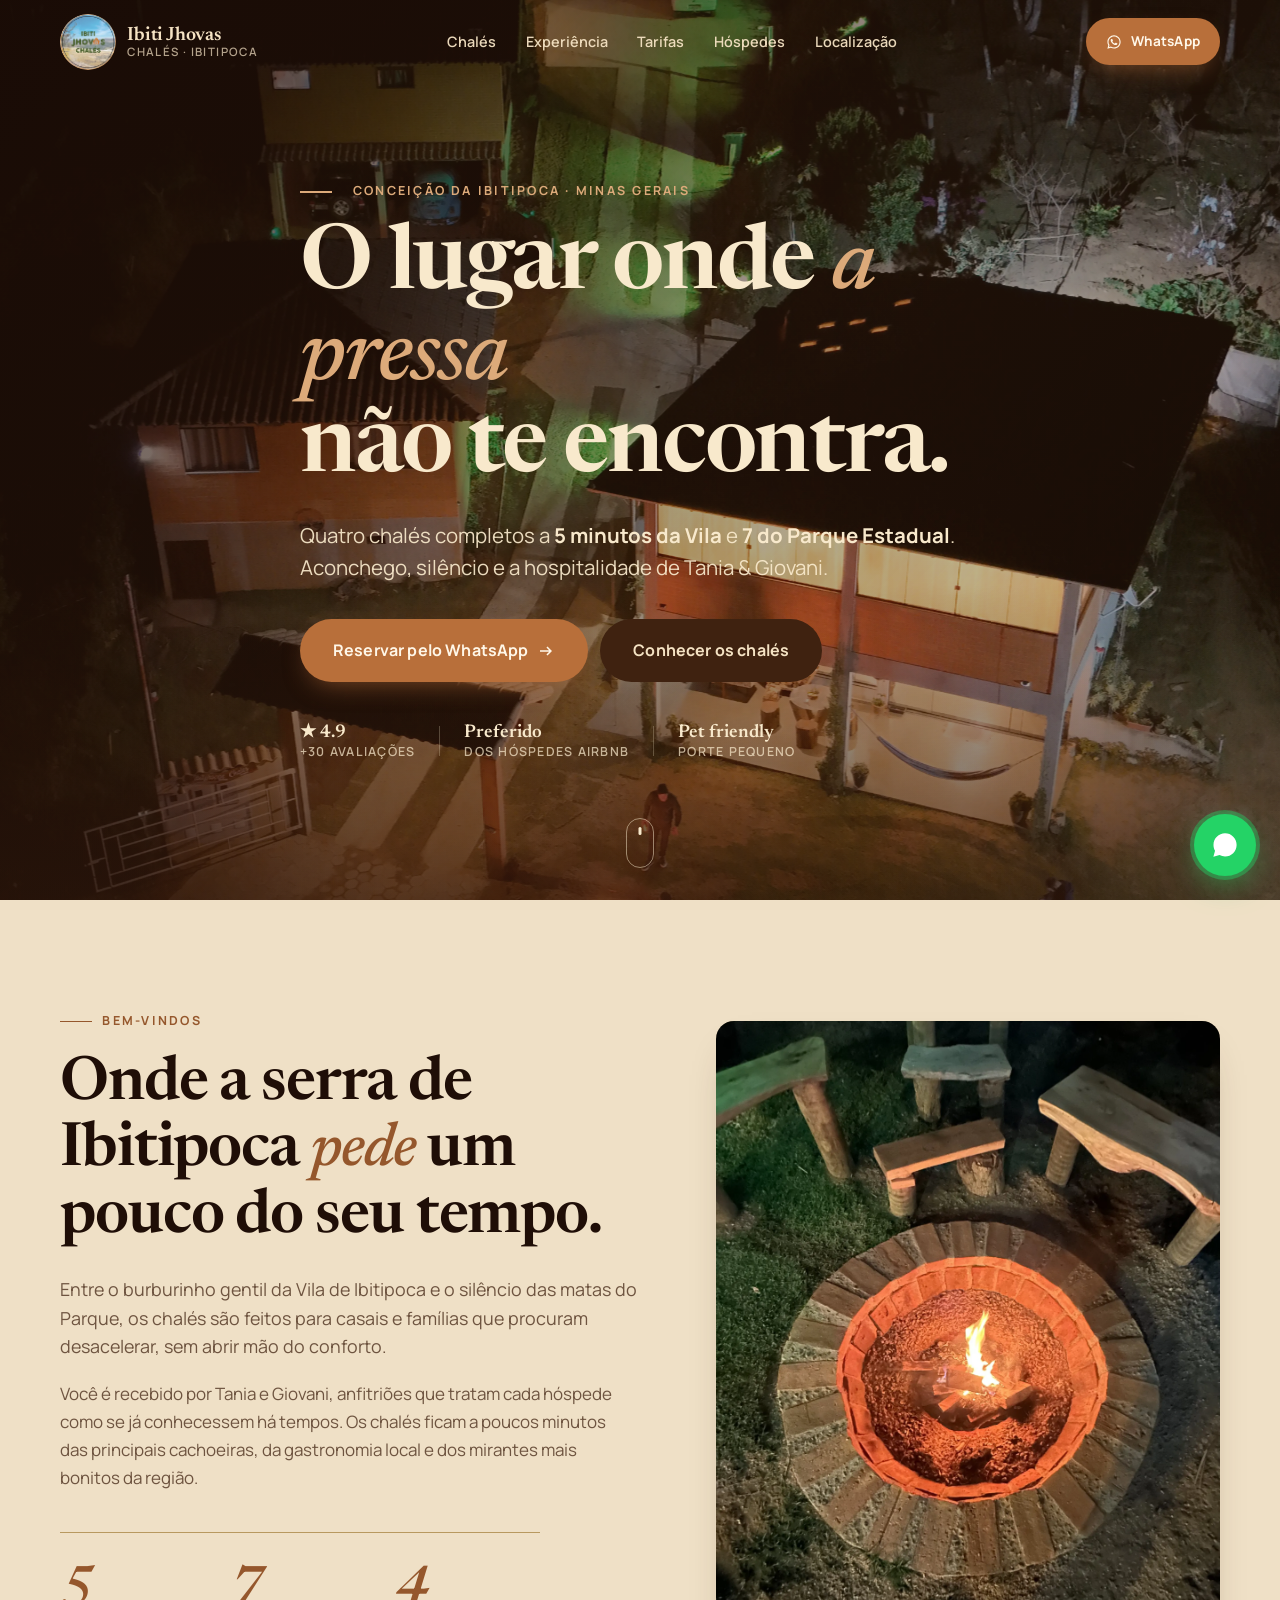
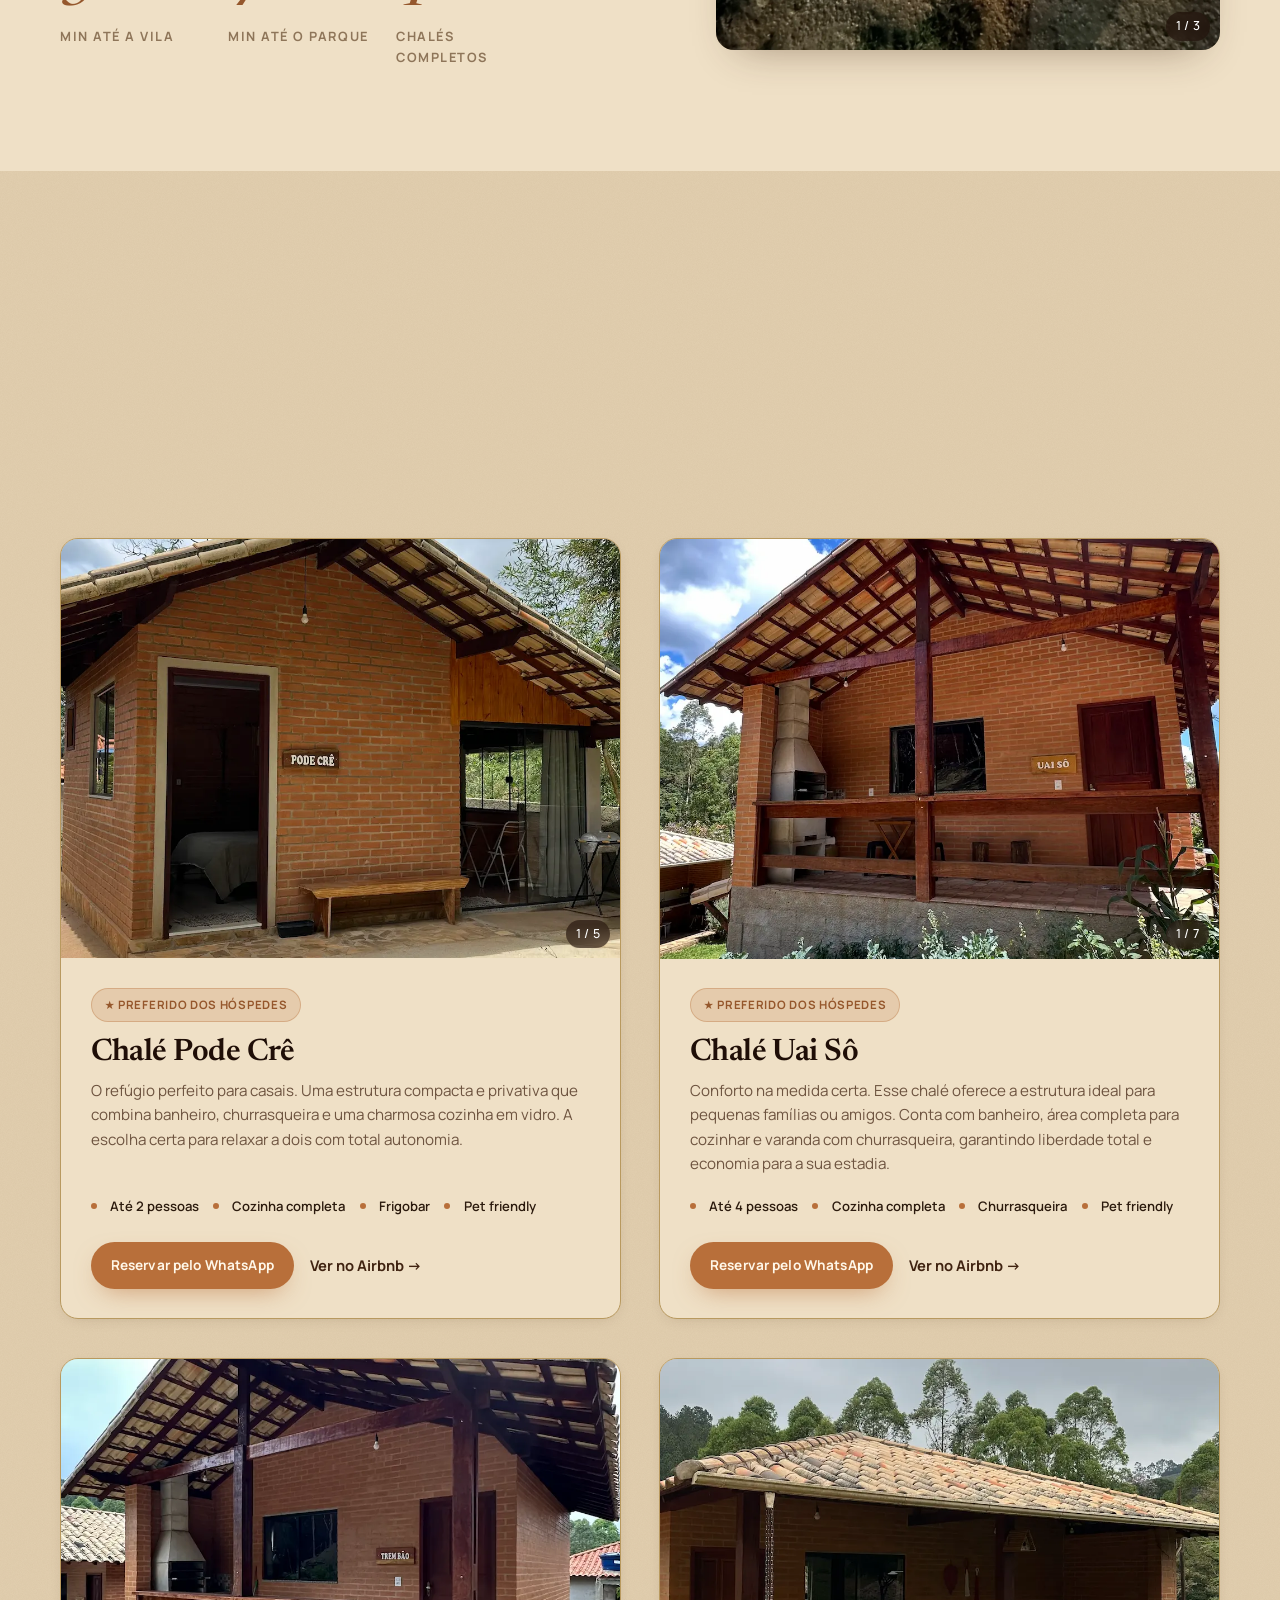
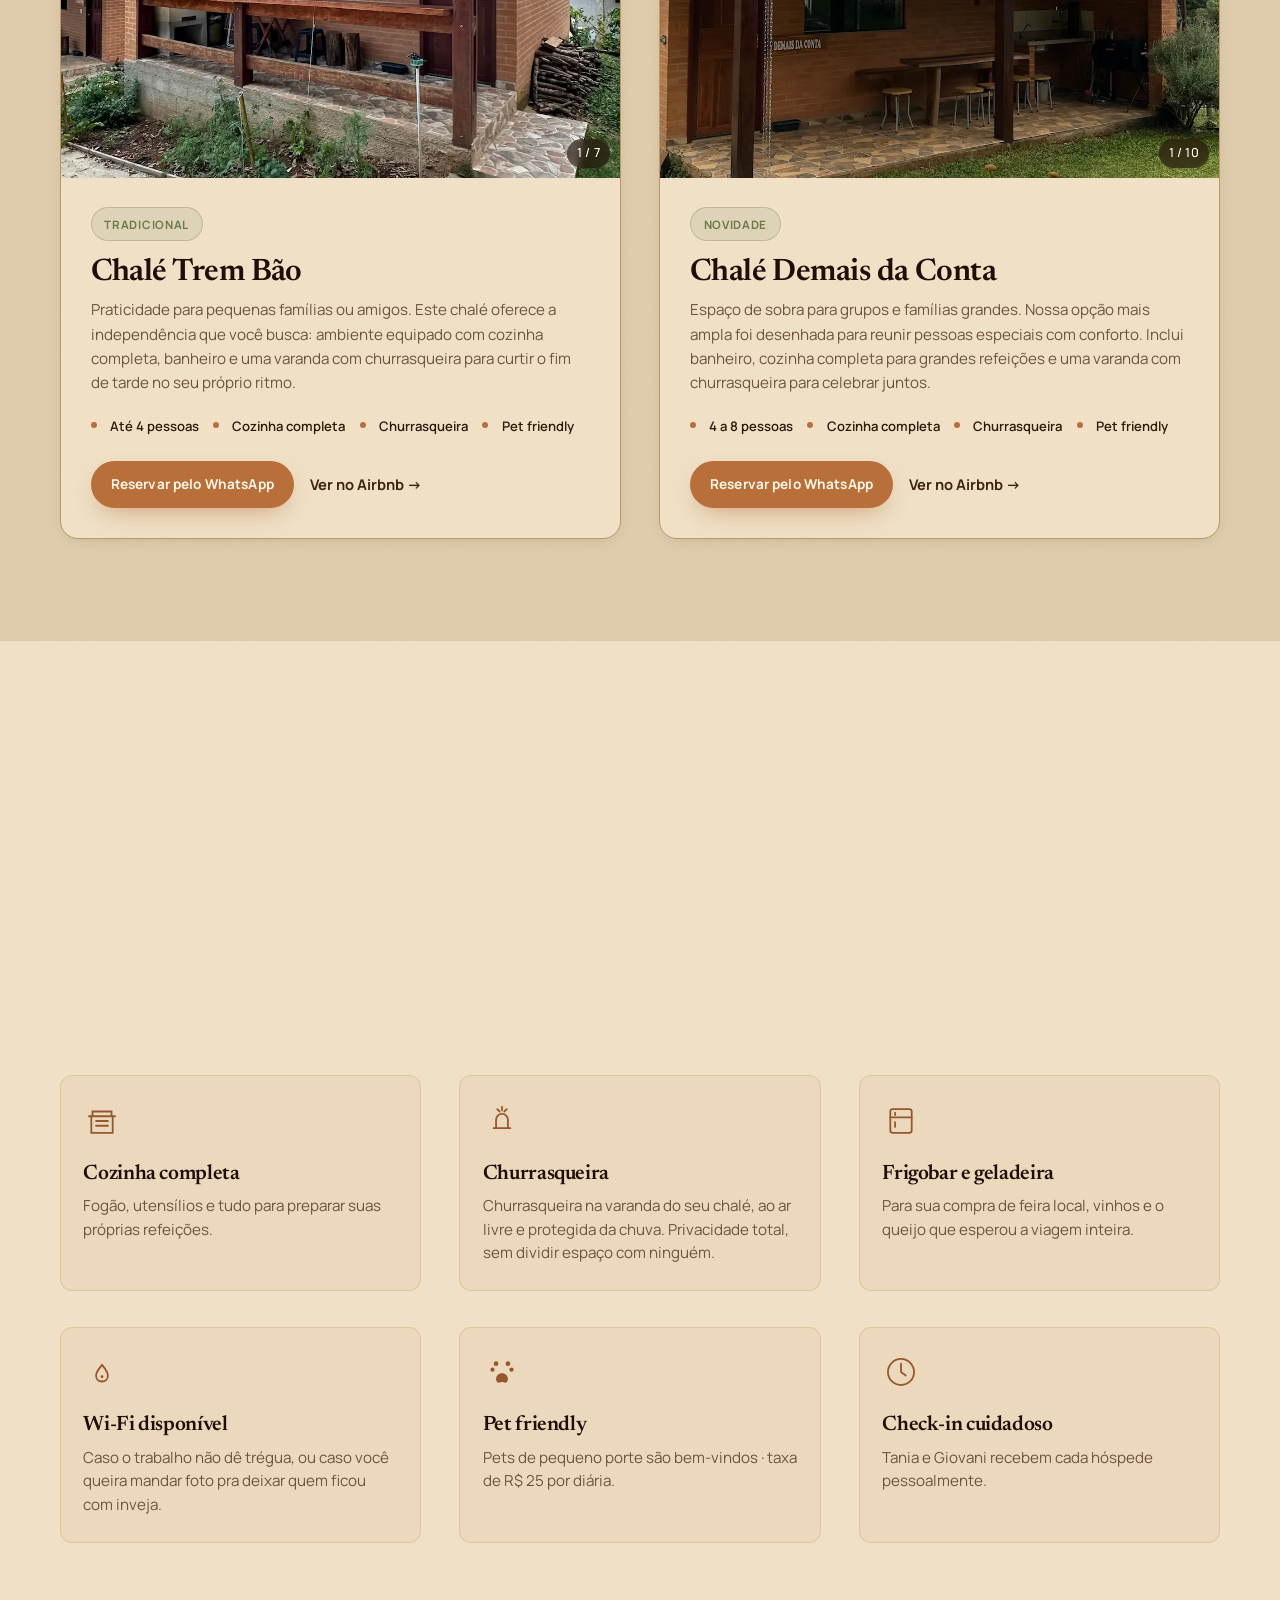
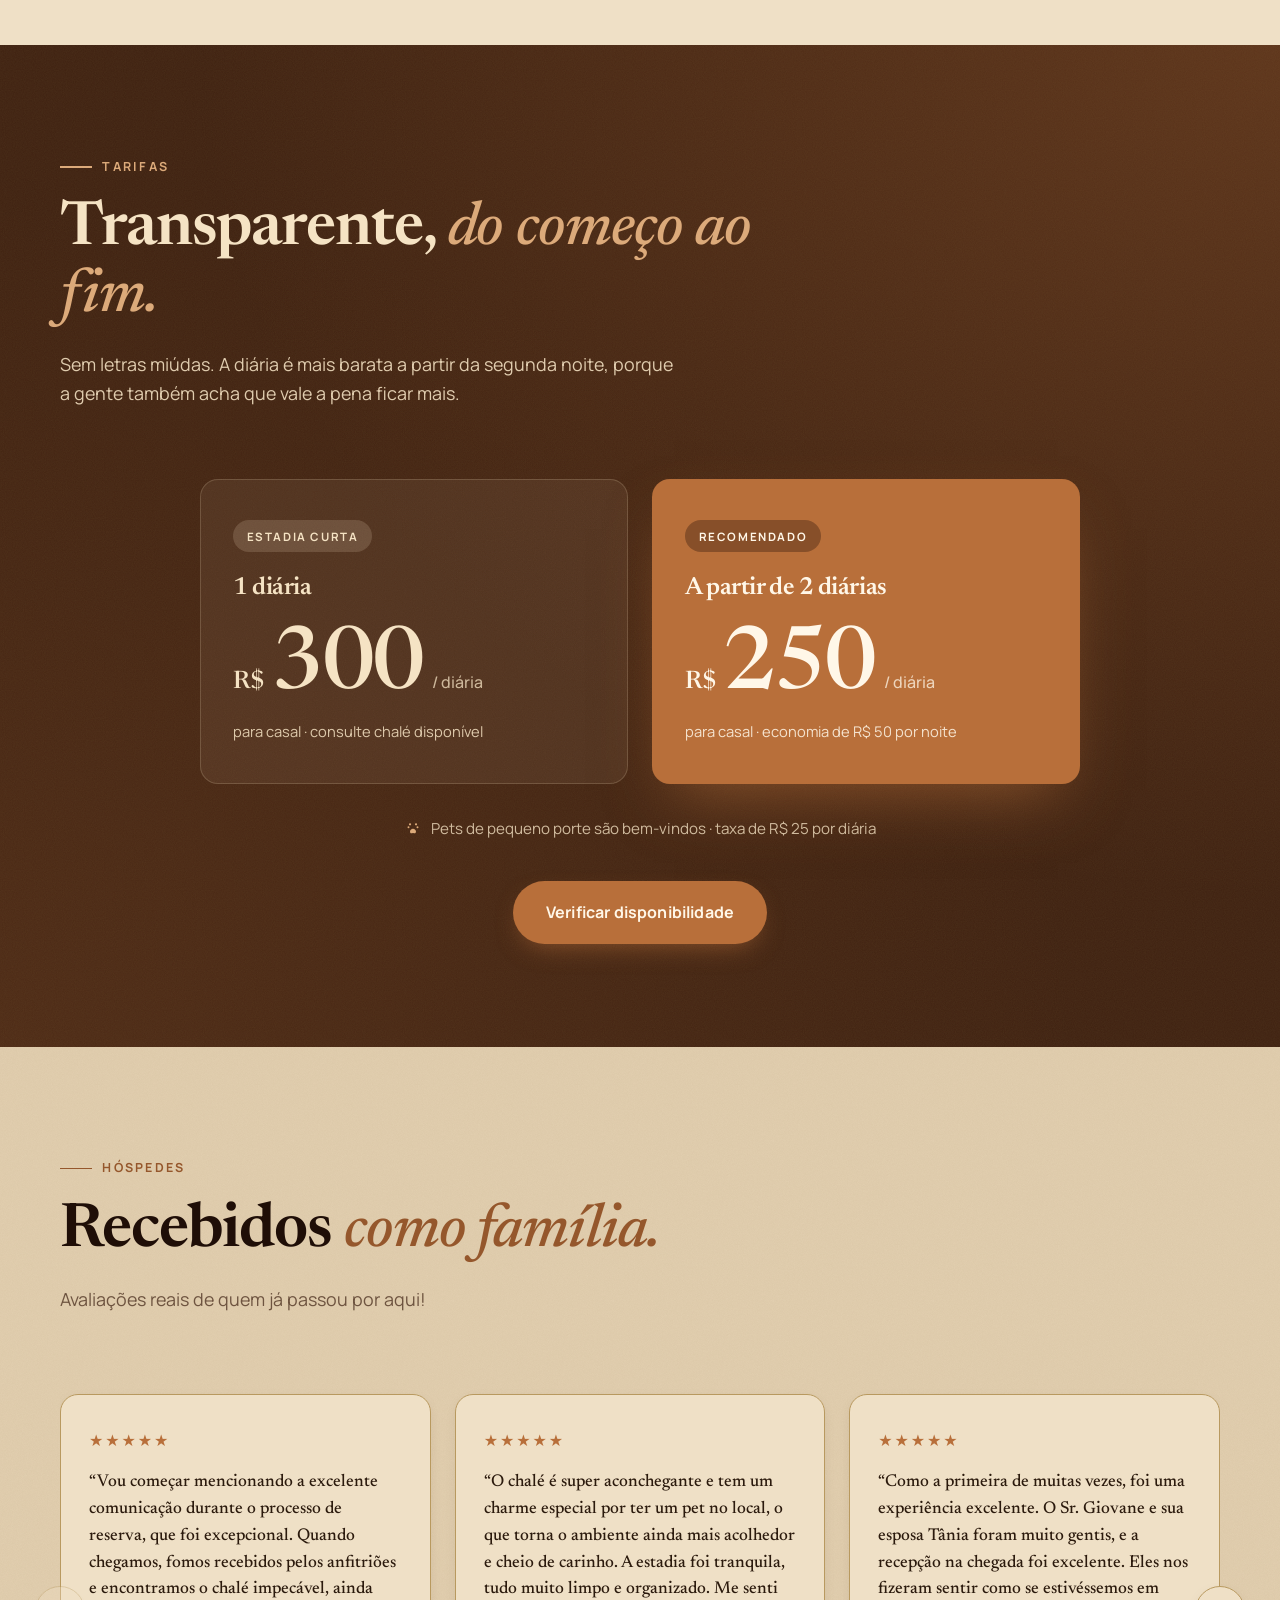
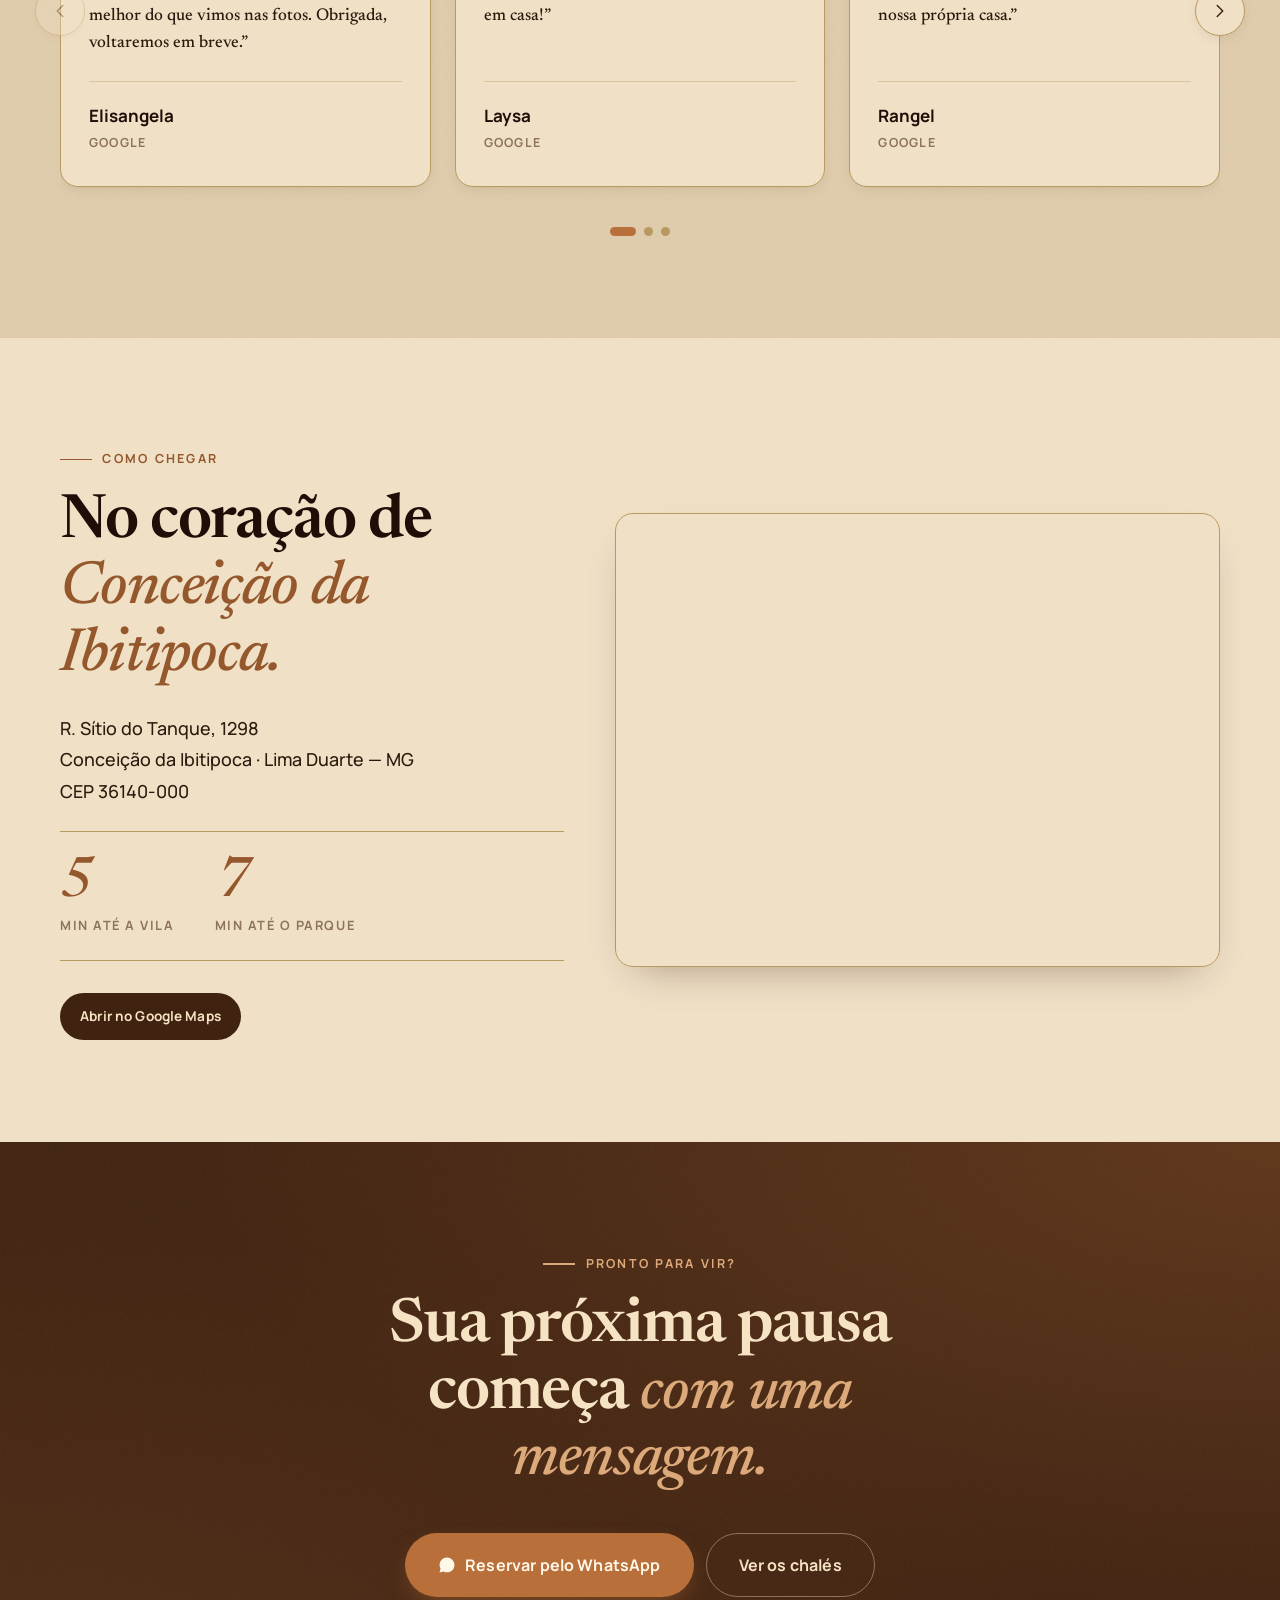
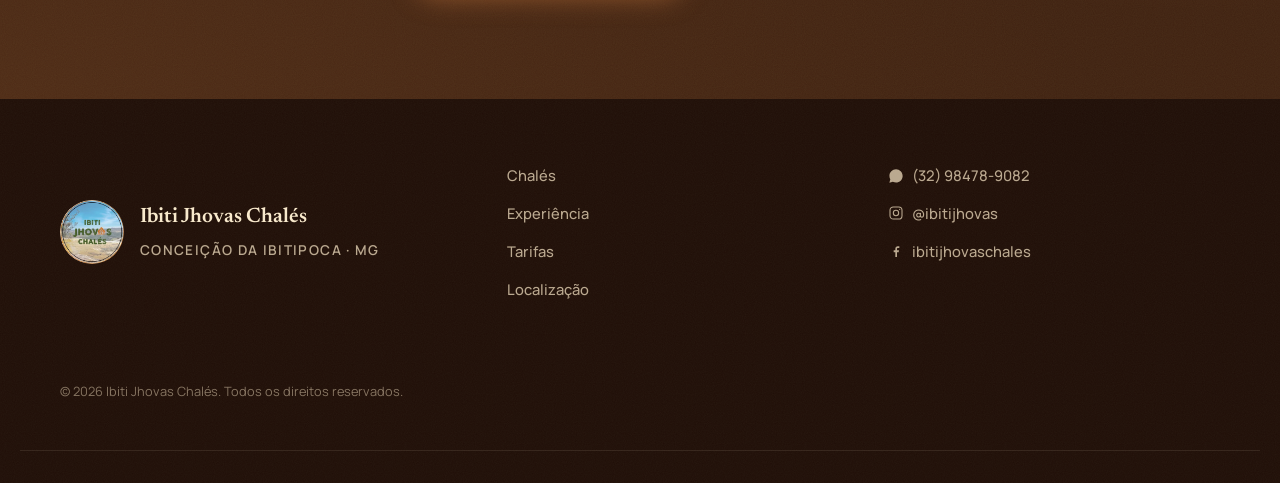
==== index.html @ 6d756c44 "chore: remove pixel/eventos hardcoded (migrado para o GTM) Co-Authored-By: Claude Opus 4.8 <noreply@" ====
<!doctype html>
<html lang="pt-BR">
<head>
  <meta charset="utf-8" />
  <meta name="viewport" content="width=device-width, initial-scale=1.0" />
  <meta name="theme-color" content="#5C3219" />

  <!-- Google Tag Manager -->
  <script>(function(w,d,s,l,i){w[l]=w[l]||[];w[l].push({'gtm.start':
  new Date().getTime(),event:'gtm.js'});var f=d.getElementsByTagName(s)[0],
  j=d.createElement(s),dl=l!='dataLayer'?'&l='+l:'';j.async=true;j.src=
  'https://www.googletagmanager.com/gtm.js?id='+i+dl;f.parentNode.insertBefore(j,f);
  })(window,document,'script','dataLayer','GTM-WJZH2X5V');</script>
  <!-- End Google Tag Manager -->

  <title>Ibiti Jhovas Chalés · Refúgio em Conceição da Ibitipoca, MG</title>
  <meta name="description" content="Quatro chalés completos a 5 minutos da Vila e 7 do Parque Estadual de Ibitipoca. Aconchego, silêncio e a hospitalidade de Tânia & Giovani." />
  <link rel="canonical" href="/" />

  <!-- Open Graph / redes sociais -->
  <meta property="og:type" content="website" />
  <meta property="og:locale" content="pt_BR" />
  <meta property="og:title" content="Ibiti Jhovas Chalés · Refúgio em Conceição da Ibitipoca, MG" />
  <meta property="og:description" content="Quatro chalés completos a 5 min da Vila e 7 min do Parque. Recebidos com cuidado por Tânia & Giovani." />
  <meta property="og:image" content="./images/hero.webp" />

  <!-- Favicon (placeholder usa o logo enviado) -->
  <link rel="icon" type="image/webp" href="./images/logo.webp" />

  <!-- Fontes -->
  <link rel="preconnect" href="https://fonts.googleapis.com" />
  <link rel="preconnect" href="https://fonts.gstatic.com" crossorigin />
  <link rel="stylesheet" href="https://fonts.googleapis.com/css2?family=Newsreader:ital,opsz,wght@0,6..72,400..700;1,6..72,400..700&family=Manrope:wght@300..700&display=swap" />

  <!-- Preload da imagem do hero (acelera o LCP no tráfego pago) -->
  <link rel="preload" as="image" href="./images/hero.webp" />

  <link rel="stylesheet" href="./styles.css" />

  <!-- Rastreamento (Meta Pixel + eventos) migrado para o Google Tag Manager (GTM-WJZH2X5V) -->
</head>

<body>
  <!-- Google Tag Manager (noscript) -->
  <noscript><iframe src="https://www.googletagmanager.com/ns.html?id=GTM-WJZH2X5V"
  height="0" width="0" style="display:none;visibility:hidden"></iframe></noscript>
  <!-- End Google Tag Manager (noscript) -->

  <!-- ================== HEADER / NAV ================== -->
  <header class="nav" id="top">
    <div class="container nav__inner">
      <a href="#top" class="nav__brand" aria-label="Ibiti Jhovas Chalés — Início">
        <img src="./images/logo.webp" alt="" class="nav__logo" />
        <span class="nav__brand-text">
          <span class="nav__brand-name">Ibiti Jhovas</span>
          <span class="nav__brand-sub">Chalés · Ibitipoca</span>
        </span>
      </a>

      <nav class="nav__links" aria-label="Navegação principal">
        <a href="#chales">Chalés</a>
        <a href="#experiencia">Experiência</a>
        <a href="#valores">Tarifas</a>
        <a href="#depoimentos">Hóspedes</a>
        <a href="#localizacao">Localização</a>
      </nav>

      <a class="btn btn--small btn--primary nav__cta"
         href="https://wa.me/5532984789082?text=Ol%C3%A1!%20Vim%20pelo%20site%20e%20gostaria%20de%20saber%20sobre%20disponibilidade%20nos%20chal%C3%A9s."
         target="_blank" rel="noopener"
         data-cta="nav-whatsapp">
        <svg viewBox="0 0 24 24" width="16" height="16" aria-hidden="true"><path fill="currentColor" d="M12.04 2C6.58 2 2.13 6.45 2.13 11.91c0 1.75.46 3.45 1.32 4.95L2.05 22l5.25-1.38a9.86 9.86 0 0 0 4.74 1.21h.01c5.46 0 9.91-4.45 9.91-9.91 0-2.65-1.03-5.14-2.91-7.01A9.82 9.82 0 0 0 12.04 2zm0 18.15h-.01a8.2 8.2 0 0 1-4.18-1.15l-.3-.18-3.11.82.83-3.04-.2-.31a8.18 8.18 0 0 1-1.26-4.38c0-4.54 3.7-8.23 8.24-8.23 2.2 0 4.27.86 5.82 2.42a8.18 8.18 0 0 1 2.41 5.83c0 4.54-3.7 8.23-8.24 8.23zm4.52-6.16c-.25-.12-1.47-.72-1.7-.81-.23-.08-.39-.12-.56.12-.16.25-.64.81-.78.97-.14.16-.29.18-.54.06-.25-.12-1.04-.38-1.99-1.22-.74-.66-1.23-1.47-1.38-1.72-.14-.25-.02-.39.11-.51.11-.11.25-.29.37-.43.12-.14.16-.25.25-.41.08-.16.04-.31-.02-.43-.06-.12-.56-1.34-.76-1.84-.2-.48-.4-.42-.56-.42-.14-.01-.31-.01-.48-.01s-.43.06-.66.31c-.23.25-.86.84-.86 2.06s.88 2.39 1 2.55c.12.16 1.74 2.66 4.21 3.73.59.25 1.04.4 1.4.52.59.19 1.12.16 1.55.1.47-.07 1.47-.6 1.68-1.18.21-.58.21-1.08.14-1.18-.06-.1-.22-.16-.47-.28z"/></svg>
        WhatsApp
      </a>

      <button class="nav__toggle" type="button" aria-label="Abrir menu" aria-expanded="false" aria-controls="mobile-menu">
        <span></span><span></span><span></span>
      </button>
    </div>

    <div class="nav__mobile" id="mobile-menu" hidden>
      <a href="#chales">Chalés</a>
      <a href="#experiencia">Experiência</a>
      <a href="#valores">Tarifas</a>
      <a href="#depoimentos">Hóspedes</a>
      <a href="#localizacao">Localização</a>
    </div>
  </header>


  <!-- ================== HERO ================== -->
  <section class="hero" aria-labelledby="hero-title">
    <div class="hero__media">
      <img src="./images/hero.webp" alt="Vista dos Ibiti Jhovas Chalés em Conceição da Ibitipoca" fetchpriority="high" />
      <div class="hero__media-overlay" aria-hidden="true"></div>
    </div>

    <div class="hero__content">
      <div class="container hero__container">
        <span class="eyebrow eyebrow--light">
          <span class="eyebrow__dot"></span> Conceição da Ibitipoca · Minas Gerais
        </span>

        <h1 id="hero-title" class="hero__title">
          O lugar onde <em>a pressa</em><br/>
          <span class="hero__title-2">não te encontra.</span>
        </h1>

        <p class="hero__sub">
          Quatro chalés completos a <strong>5 minutos da Vila</strong> e <strong>7 do Parque Estadual</strong>.
          Aconchego, silêncio e a hospitalidade de Tania &amp; Giovani.
        </p>

        <div class="hero__cta">
          <a class="btn btn--primary btn--large"
             href="https://wa.me/5532984789082?text=Ol%C3%A1!%20Vim%20pelo%20site%20e%20gostaria%20de%20saber%20sobre%20disponibilidade%20nos%20chal%C3%A9s."
             target="_blank" rel="noopener"
             data-cta="hero-whatsapp">
            Reservar pelo WhatsApp
            <svg viewBox="0 0 24 24" width="18" height="18" aria-hidden="true"><path fill="currentColor" d="M14 6l-1.41 1.41L16.17 11H4v2h12.17l-3.58 3.59L14 18l6-6z"/></svg>
          </a>
          <a class="btn btn--secondary btn--large" href="#chales">Conhecer os chalés</a>
        </div>

        <ul class="hero__trust" aria-label="Avaliações">
          <li>
            <strong>★ 4.9</strong>
            <span>+30 avaliações</span>
          </li>
          <li class="hero__trust-sep" aria-hidden="true"></li>
          <li>
            <strong>Preferido</strong>
            <span>dos hóspedes Airbnb</span>
          </li>
          <li class="hero__trust-sep" aria-hidden="true"></li>
          <li>
            <strong>Pet friendly</strong>
            <span>porte pequeno</span>
          </li>
        </ul>
      </div>
    </div>

    <a class="hero__scroll" href="#sobre" aria-label="Rolar para a próxima seção">
      <span></span>
    </a>
  </section>


  <!-- ================== SOBRE / INTRO ================== -->
  <section class="intro section" id="sobre" aria-labelledby="intro-title">
    <div class="container intro__grid reveal">
      <div class="intro__text">
        <span class="eyebrow">Bem-vindos</span>
        <h2 id="intro-title" class="h2">
          Onde a serra de Ibitipoca <em>pede</em> um pouco do seu tempo.
        </h2>
        <p class="lede">
          Entre o burburinho gentil da Vila de Ibitipoca e o silêncio das matas do Parque,
          os chalés são feitos para casais e famílias que
          procuram desacelerar, sem abrir mão do conforto.
        </p>
        <p>
          Você é recebido por Tania e Giovani, anfitriões que tratam cada hóspede como se já
          conhecessem há tempos. Os chalés ficam a poucos minutos das principais cachoeiras,
          da gastronomia local e dos mirantes mais bonitos da região.
        </p>

        <div class="intro__highlights">
          <div>
            <span class="big-num">5</span>
            <span>min até a Vila</span>
          </div>
          <div>
            <span class="big-num">7</span>
            <span>min até o Parque</span>
          </div>
          <div>
            <span class="big-num">4</span>
            <span>chalés completos</span>
          </div>
        </div>
      </div>

      <figure class="intro__photo intro__photo--gallery" data-gallery>
        <div class="intro__photo-track" data-track>
          <img src="./images/area-fogueira.webp" alt="Fogueira acesa ao entardecer no espaço comum dos chalés" loading="lazy" />
          <img src="./images/area-fogueira-noite.webp" alt="Fogueira acesa à noite no espaço comum" loading="lazy" />
          <img src="./images/area-piscina.webp" alt="Piscina dos Ibiti Jhovas Chalés" loading="lazy" />
        </div>
        <button class="intro__photo-nav intro__photo-nav--prev" type="button" data-prev aria-label="Foto anterior">
          <svg viewBox="0 0 24 24" width="20" height="20" aria-hidden="true"><path fill="none" stroke="currentColor" stroke-width="1.8" stroke-linecap="round" stroke-linejoin="round" d="M15 18l-6-6 6-6"/></svg>
        </button>
        <button class="intro__photo-nav intro__photo-nav--next" type="button" data-next aria-label="Próxima foto">
          <svg viewBox="0 0 24 24" width="20" height="20" aria-hidden="true"><path fill="none" stroke="currentColor" stroke-width="1.8" stroke-linecap="round" stroke-linejoin="round" d="M9 18l6-6-6-6"/></svg>
        </button>
        <span class="intro__photo-counter" data-counter aria-live="polite">1 / 3</span>
      </figure>
    </div>
  </section>


  <!-- ================== OS CHALÉS ================== -->
  <section class="chales section section--cream" id="chales" aria-labelledby="chales-title">
    <div class="container">
      <header class="section__head reveal">
        <span class="eyebrow">Acomodações</span>
        <h2 id="chales-title" class="h2">
          Quatro chalés, <em>um só convite</em>.
        </h2>
        <p class="lede">
          Cada chalé tem nome próprio, charme próprio e cozinha completa.
          A reserva é feita diretamente com a gente pelo WhatsApp ou pelo Airbnb.
        </p>
      </header>

      <div class="chales__grid">

        <!-- Chalé Pode Crê -->
        <article class="chale-card reveal">
          <div class="chale-card__media chale-card__gallery" data-gallery>
            <div class="chale-card__track" data-track>
              <img src="./images/chale-pode-cre/Frente.webp" alt="Fachada do Chalé Pode Crê" loading="lazy" />
              <img src="./images/chale-pode-cre/Vista.webp" alt="Vista a partir do Chalé Pode Crê" loading="lazy" />
              <img src="./images/chale-pode-cre/Quarto.webp" alt="Quarto do Chalé Pode Crê" loading="lazy" />
              <img src="./images/chale-pode-cre/Cozinha_1.webp" alt="Cozinha do Chalé Pode Crê" loading="lazy" />
              <img src="./images/chale-pode-cre/Banheiro.webp" alt="Banheiro do Chalé Pode Crê" loading="lazy" />
            </div>
            <button class="chale-card__nav chale-card__nav--prev" type="button" data-prev aria-label="Foto anterior">
              <svg viewBox="0 0 24 24" width="20" height="20" aria-hidden="true"><path fill="none" stroke="currentColor" stroke-width="1.8" stroke-linecap="round" stroke-linejoin="round" d="M15 18l-6-6 6-6"/></svg>
            </button>
            <button class="chale-card__nav chale-card__nav--next" type="button" data-next aria-label="Próxima foto">
              <svg viewBox="0 0 24 24" width="20" height="20" aria-hidden="true"><path fill="none" stroke="currentColor" stroke-width="1.8" stroke-linecap="round" stroke-linejoin="round" d="M9 18l6-6-6-6"/></svg>
            </button>
            <span class="chale-card__counter" data-counter aria-live="polite">1 / 5</span>
          </div>
          <div class="chale-card__body">
            <div class="chale-card__badges">
              <span class="badge badge--airbnb">★ Preferido dos hóspedes</span>
            </div>
            <h3 class="chale-card__name">Chalé Pode Crê</h3>
            <p class="chale-card__desc">
              O refúgio perfeito para casais. Uma estrutura compacta e privativa que combina
              banheiro, churrasqueira e uma charmosa cozinha em vidro. A escolha certa para
              relaxar a dois com total autonomia.
            </p>
            <ul class="chale-card__meta">
              <li>Até 2 pessoas</li>
              <li>Cozinha completa</li>
              <li>Frigobar</li>
              <li>Pet friendly</li>
            </ul>
            <div class="chale-card__actions">
              <a class="btn btn--primary btn--small" target="_blank" rel="noopener"
                 href="https://wa.me/5532984789082?text=Ol%C3%A1!%20Vim%20pelo%20site%20e%20tenho%20interesse%20no%20Chal%C3%A9%20Pode%20Cr%C3%AA."
                 data-cta="chale-pode-cre-whatsapp">
                Reservar pelo WhatsApp
              </a>
              <a class="btn-link" target="_blank" rel="noopener"
                 href="https://www.airbnb.com.br/rooms/1216608289338170598"
                 data-cta="chale-pode-cre-airbnb">
                Ver no Airbnb →
              </a>
            </div>
          </div>
        </article>

        <!-- Chalé Uai Sô -->
        <article class="chale-card reveal">
          <div class="chale-card__media chale-card__gallery" data-gallery>
            <div class="chale-card__track" data-track>
              <img src="./images/chale-uai-so/Frente.webp" alt="Fachada do Chalé Uai Sô" loading="lazy" />
              <img src="./images/chale-uai-so/Varanda.webp" alt="Varanda do Chalé Uai Sô" loading="lazy" />
              <img src="./images/chale-uai-so/Dentro_Geral.webp" alt="Interior do Chalé Uai Sô" loading="lazy" />
              <img src="./images/chale-uai-so/Cama.webp" alt="Quarto do Chalé Uai Sô" loading="lazy" />
              <img src="./images/chale-uai-so/Cozinha.webp" alt="Cozinha do Chalé Uai Sô" loading="lazy" />
              <img src="./images/chale-uai-so/Cozinha_2.webp" alt="Detalhe da cozinha do Chalé Uai Sô" loading="lazy" />
              <img src="./images/chale-uai-so/Banheiro.webp" alt="Banheiro do Chalé Uai Sô" loading="lazy" />
            </div>
            <button class="chale-card__nav chale-card__nav--prev" type="button" data-prev aria-label="Foto anterior">
              <svg viewBox="0 0 24 24" width="20" height="20" aria-hidden="true"><path fill="none" stroke="currentColor" stroke-width="1.8" stroke-linecap="round" stroke-linejoin="round" d="M15 18l-6-6 6-6"/></svg>
            </button>
            <button class="chale-card__nav chale-card__nav--next" type="button" data-next aria-label="Próxima foto">
              <svg viewBox="0 0 24 24" width="20" height="20" aria-hidden="true"><path fill="none" stroke="currentColor" stroke-width="1.8" stroke-linecap="round" stroke-linejoin="round" d="M9 18l6-6-6-6"/></svg>
            </button>
            <span class="chale-card__counter" data-counter aria-live="polite">1 / 7</span>
          </div>
          <div class="chale-card__body">
            <div class="chale-card__badges">
              <span class="badge badge--airbnb">★ Preferido dos hóspedes</span>
            </div>
            <h3 class="chale-card__name">Chalé Uai Sô</h3>
            <p class="chale-card__desc">
              Conforto na medida certa. Esse chalé oferece a estrutura ideal para pequenas
              famílias ou amigos. Conta com banheiro, área completa para cozinhar e varanda
              com churrasqueira, garantindo liberdade total e economia para a sua estadia.
            </p>
            <ul class="chale-card__meta">
              <li>Até 4 pessoas</li>
              <li>Cozinha completa</li>
              <li>Churrasqueira</li>
              <li>Pet friendly</li>
            </ul>
            <div class="chale-card__actions">
              <a class="btn btn--primary btn--small" target="_blank" rel="noopener"
                 href="https://wa.me/5532984789082?text=Ol%C3%A1!%20Vim%20pelo%20site%20e%20tenho%20interesse%20no%20Chal%C3%A9%20Uai%20S%C3%B4."
                 data-cta="chale-uai-so-whatsapp">
                Reservar pelo WhatsApp
              </a>
              <a class="btn-link" target="_blank" rel="noopener"
                 href="https://www.airbnb.com.br/rooms/1211599839389237705"
                 data-cta="chale-uai-so-airbnb">
                Ver no Airbnb →
              </a>
            </div>
          </div>
        </article>

        <!-- Chalé Trem Bão -->
        <article class="chale-card reveal">
          <div class="chale-card__media chale-card__gallery" data-gallery>
            <div class="chale-card__track" data-track>
              <img src="./images/chale-trem-bao/Frente.webp" alt="Fachada do Chalé Trem Bão com placa em madeira" loading="lazy" />
              <img src="./images/chale-trem-bao/Varanda.webp" alt="Varanda do Chalé Trem Bão" loading="lazy" />
              <img src="./images/chale-trem-bao/Dentro_Geral.webp" alt="Interior do Chalé Trem Bão" loading="lazy" />
              <img src="./images/chale-trem-bao/Cozinha_1.webp" alt="Cozinha do Chalé Trem Bão" loading="lazy" />
              <img src="./images/chale-trem-bao/Cozinha_2.webp" alt="Detalhe da cozinha do Chalé Trem Bão" loading="lazy" />
              <img src="./images/chale-trem-bao/Cozinha_3.webp" alt="Outro ângulo da cozinha do Chalé Trem Bão" loading="lazy" />
              <img src="./images/chale-trem-bao/Banheiro.webp" alt="Banheiro do Chalé Trem Bão" loading="lazy" />
            </div>
            <button class="chale-card__nav chale-card__nav--prev" type="button" data-prev aria-label="Foto anterior">
              <svg viewBox="0 0 24 24" width="20" height="20" aria-hidden="true"><path fill="none" stroke="currentColor" stroke-width="1.8" stroke-linecap="round" stroke-linejoin="round" d="M15 18l-6-6 6-6"/></svg>
            </button>
            <button class="chale-card__nav chale-card__nav--next" type="button" data-next aria-label="Próxima foto">
              <svg viewBox="0 0 24 24" width="20" height="20" aria-hidden="true"><path fill="none" stroke="currentColor" stroke-width="1.8" stroke-linecap="round" stroke-linejoin="round" d="M9 18l6-6-6-6"/></svg>
            </button>
            <span class="chale-card__counter" data-counter aria-live="polite">1 / 7</span>
          </div>
          <div class="chale-card__body">
            <div class="chale-card__badges">
              <span class="badge badge--soft">Tradicional</span>
            </div>
            <h3 class="chale-card__name">Chalé Trem Bão</h3>
            <p class="chale-card__desc">
              Praticidade para pequenas famílias ou amigos. Este chalé oferece a independência
              que você busca: ambiente equipado com cozinha completa, banheiro e uma varanda
              com churrasqueira para curtir o fim de tarde no seu próprio ritmo.
            </p>
            <ul class="chale-card__meta">
              <li>Até 4 pessoas</li>
              <li>Cozinha completa</li>
              <li>Churrasqueira</li>
              <li>Pet friendly</li>
            </ul>
            <div class="chale-card__actions">
              <a class="btn btn--primary btn--small" target="_blank" rel="noopener"
                 href="https://wa.me/5532984789082?text=Ol%C3%A1!%20Vim%20pelo%20site%20e%20tenho%20interesse%20no%20Chal%C3%A9%20Trem%20B%C3%A3o."
                 data-cta="chale-trem-bao-whatsapp">
                Reservar pelo WhatsApp
              </a>
              <a class="btn-link" target="_blank" rel="noopener"
                 href="https://www.airbnb.com.br/rooms/1226760146619483748"
                 data-cta="chale-trem-bao-airbnb">
                Ver no Airbnb →
              </a>
            </div>
          </div>
        </article>

        <!-- Chalé Demais da Conta -->
        <article class="chale-card reveal">
          <div class="chale-card__media chale-card__gallery" data-gallery>
            <div class="chale-card__track" data-track>
              <img src="./images/chale-demais/Frente.webp" alt="Fachada do Chalé Demais da Conta" loading="lazy" />
              <img src="./images/chale-demais/Varanda_1.webp" alt="Varanda do Chalé Demais da Conta" loading="lazy" />
              <img src="./images/chale-demais/Varanda_2.webp" alt="Outro ângulo da varanda do Chalé Demais da Conta" loading="lazy" />
              <img src="./images/chale-demais/Dentro_Geral.webp" alt="Interior do Chalé Demais da Conta" loading="lazy" />
              <img src="./images/chale-demais/Sofa.webp" alt="Sala do Chalé Demais da Conta" loading="lazy" />
              <img src="./images/chale-demais/Quarto_1.webp" alt="Quarto do Chalé Demais da Conta" loading="lazy" />
              <img src="./images/chale-demais/Quarto_2.webp" alt="Segundo quarto do Chalé Demais da Conta" loading="lazy" />
              <img src="./images/chale-demais/Cozinha_1.webp" alt="Cozinha do Chalé Demais da Conta" loading="lazy" />
              <img src="./images/chale-demais/Cozinha_2.webp" alt="Detalhe da cozinha do Chalé Demais da Conta" loading="lazy" />
              <img src="./images/chale-demais/Banheiro.webp" alt="Banheiro do Chalé Demais da Conta" loading="lazy" />
            </div>
            <button class="chale-card__nav chale-card__nav--prev" type="button" data-prev aria-label="Foto anterior">
              <svg viewBox="0 0 24 24" width="20" height="20" aria-hidden="true"><path fill="none" stroke="currentColor" stroke-width="1.8" stroke-linecap="round" stroke-linejoin="round" d="M15 18l-6-6 6-6"/></svg>
            </button>
            <button class="chale-card__nav chale-card__nav--next" type="button" data-next aria-label="Próxima foto">
              <svg viewBox="0 0 24 24" width="20" height="20" aria-hidden="true"><path fill="none" stroke="currentColor" stroke-width="1.8" stroke-linecap="round" stroke-linejoin="round" d="M9 18l6-6-6-6"/></svg>
            </button>
            <span class="chale-card__counter" data-counter aria-live="polite">1 / 10</span>
          </div>
          <div class="chale-card__body">
            <div class="chale-card__badges">
              <span class="badge badge--soft">Novidade</span>
            </div>
            <h3 class="chale-card__name">Chalé Demais da Conta</h3>
            <p class="chale-card__desc">
              Espaço de sobra para grupos e famílias grandes. Nossa opção mais ampla foi
              desenhada para reunir pessoas especiais com conforto. Inclui banheiro, cozinha
              completa para grandes refeições e uma varanda com churrasqueira para celebrar juntos.
            </p>
            <ul class="chale-card__meta">
              <li>4 a 8 pessoas</li>
              <li>Cozinha completa</li>
              <li>Churrasqueira</li>
              <li>Pet friendly</li>
            </ul>
            <div class="chale-card__actions">
              <a class="btn btn--primary btn--small" target="_blank" rel="noopener"
                 href="https://wa.me/5532984789082?text=Ol%C3%A1!%20Vim%20pelo%20site%20e%20tenho%20interesse%20no%20Chal%C3%A9%20Demais%20da%20Conta."
                 data-cta="chale-demais-whatsapp">
                Reservar pelo WhatsApp
              </a>
              <a class="btn-link" target="_blank" rel="noopener"
                 href="https://www.airbnb.com.br/rooms/1216592617285512392"
                 data-cta="chale-demais-airbnb">
                Ver no Airbnb →
              </a>
            </div>
          </div>
        </article>

      </div>
    </div>
  </section>


  <!-- ================== A EXPERIÊNCIA / DIFERENCIAIS ================== -->
  <section class="experiencia section" id="experiencia" aria-labelledby="exp-title">
    <div class="container">
      <header class="section__head reveal">
        <span class="eyebrow">Detalhes que importam</span>
        <h2 id="exp-title" class="h2">
          Tudo o que você precisa. <em>Nada que você não precise.</em>
        </h2>
        <p class="lede">
          Os chalés são completos, você chega com sua mala, enche a geladeira, acende a churrasqueira e o resto a Mantiqueira faz por você.
        </p>
      </header>

      <ul class="features-grid reveal">
        <li>
          <svg class="feature-icon" viewBox="0 0 32 32" aria-hidden="true"><path d="M5 12h22M8 12V8h16v4M7 12v14h18V12M11 16h10M11 20h10" fill="none" stroke="currentColor" stroke-width="1.5" stroke-linecap="round"/></svg>
          <h3>Cozinha completa</h3>
          <p>Fogão, utensílios e tudo para preparar suas próprias refeições.</p>
        </li>
        <li>
          <svg class="feature-icon" viewBox="0 0 32 32" aria-hidden="true"><path d="M9 22h14M11 22v-7a5 5 0 0 1 10 0v7M16 4v3M12 6l2 2M20 6l-2 2" fill="none" stroke="currentColor" stroke-width="1.5" stroke-linecap="round"/></svg>
          <h3>Churrasqueira</h3>
          <p>Churrasqueira na varanda do seu chalé, ao ar livre e protegida da chuva. Privacidade total, sem dividir espaço com ninguém.</p>
        </li>
        <li>
          <svg class="feature-icon" viewBox="0 0 32 32" aria-hidden="true"><rect x="7" y="6" width="18" height="20" rx="2" fill="none" stroke="currentColor" stroke-width="1.5"/><path d="M7 13h18M11 9v2M11 17v4" fill="none" stroke="currentColor" stroke-width="1.5" stroke-linecap="round"/></svg>
          <h3>Frigobar e geladeira</h3>
          <p>Para sua compra de feira local, vinhos e o queijo que esperou a viagem inteira.</p>
        </li>
        <li>
          <svg class="feature-icon" viewBox="0 0 32 32" aria-hidden="true"><path d="M16 24c-3 0-5-2-5-5 0-3 5-9 5-9s5 6 5 9c0 3-2 5-5 5z" fill="none" stroke="currentColor" stroke-width="1.5"/><circle cx="16" cy="20" r="1.2" fill="currentColor"/></svg>
          <h3>Wi‑Fi disponível</h3>
          <p>Caso o trabalho não dê trégua, ou caso você queira mandar foto pra deixar quem ficou com inveja.</p>
        </li>
        <li>
          <svg class="feature-icon" viewBox="0 0 32 32" aria-hidden="true"><circle cx="11" cy="9" r="2" fill="currentColor"/><circle cx="21" cy="9" r="2" fill="currentColor"/><circle cx="8" cy="14" r="1.8" fill="currentColor"/><circle cx="24" cy="14" r="1.8" fill="currentColor"/><path d="M11 22c0-3 2-5 5-5s5 2 5 5c0 1.5-1 3-2.5 3-1 0-1.5-.5-2.5-.5s-1.5.5-2.5.5C12 25 11 23.5 11 22z" fill="currentColor"/></svg>
          <h3>Pet friendly</h3>
          <p>Pets de pequeno porte são bem‑vindos · taxa de R$ 25 por diária.</p>
        </li>
        <li>
          <svg class="feature-icon" viewBox="0 0 32 32" aria-hidden="true"><circle cx="16" cy="16" r="11" fill="none" stroke="currentColor" stroke-width="1.5"/><path d="M16 9v7l4 3" fill="none" stroke="currentColor" stroke-width="1.5" stroke-linecap="round"/></svg>
          <h3>Check‑in cuidadoso</h3>
          <p>Tania e Giovani recebem cada hóspede pessoalmente.</p>
        </li>
      </ul>
    </div>
  </section>


  <!-- ================== VALORES / TARIFAS ================== -->
  <section class="valores section section--wood" id="valores" aria-labelledby="val-title">
    <div class="container">
      <header class="section__head section__head--light reveal">
        <span class="eyebrow eyebrow--light">Tarifas</span>
        <h2 id="val-title" class="h2 h2--light">
          Transparente, <em>do começo ao fim.</em>
        </h2>
        <p class="lede lede--light">
          Sem letras miúdas. A diária é mais barata a partir da segunda noite, porque a gente também acha que vale a pena ficar mais.
        </p>
      </header>

      <div class="valores__grid reveal">
        <div class="valor-card">
          <span class="valor-card__label">Estadia curta</span>
          <h3 class="valor-card__name">1 diária</h3>
          <div class="valor-card__price">
            <span class="valor-card__currency">R$</span>
            <span class="valor-card__amount">300</span>
            <span class="valor-card__per">/ diária</span>
          </div>
          <p class="valor-card__detail">para casal · consulte chalé disponível</p>
        </div>

        <div class="valor-card valor-card--feature">
          <span class="valor-card__label">Recomendado</span>
          <h3 class="valor-card__name">A partir de 2 diárias</h3>
          <div class="valor-card__price">
            <span class="valor-card__currency">R$</span>
            <span class="valor-card__amount">250</span>
            <span class="valor-card__per">/ diária</span>
          </div>
          <p class="valor-card__detail">para casal · economia de R$ 50 por noite</p>
        </div>
      </div>

      <p class="valores__pet reveal">
        <svg viewBox="0 0 24 24" width="18" height="18" aria-hidden="true"><circle cx="8" cy="7" r="1.5" fill="currentColor"/><circle cx="16" cy="7" r="1.5" fill="currentColor"/><circle cx="6" cy="11" r="1.3" fill="currentColor"/><circle cx="18" cy="11" r="1.3" fill="currentColor"/><path d="M8 17c0-2.2 1.8-4 4-4s4 1.8 4 4c0 1.2-.8 2-2 2s-1-.4-2-.4-.5.4-2 .4-2-.8-2-2z" fill="currentColor"/></svg>
        Pets de pequeno porte são bem‑vindos · taxa de R$ 25 por diária
      </p>

      <div class="valores__cta reveal">
        <a class="btn btn--primary btn--large"
           href="https://wa.me/5532984789082?text=Ol%C3%A1!%20Vim%20pelo%20site%20e%20gostaria%20de%20verificar%20disponibilidade%20e%20valores."
           target="_blank" rel="noopener"
           data-cta="valores-whatsapp">
          Verificar disponibilidade
        </a>
      </div>
    </div>
  </section>


  <!-- ================== EVENTOS (oculto temporariamente — descomentar para reativar) ==================
  <section class="eventos section" id="eventos" aria-labelledby="eve-title">
    <div class="container eventos__grid reveal">
      <div class="eventos__text">
        <span class="eyebrow">Espaço para eventos</span>
        <h2 id="eve-title" class="h2">
          O seu encontro especial <em>em Ibitipoca.</em>
        </h2>
        <p class="lede">
          Temos um espaço dedicado que pode ser alugado para confraternizações, aniversários,
          casamentos pequenos e encontros de família — sempre com a privacidade e a calma
          que definem o lugar.
        </p>
        <p>
          Cada evento tem uma cara, e por isso preferimos conversar antes de fechar preço:
          conta o que você tem em mente que a gente monta uma proposta sob medida.
        </p>
        <a class="btn btn--secondary btn--large"
           href="https://wa.me/5532984789082?text=Ol%C3%A1!%20Vim%20pelo%20site%20e%20gostaria%20de%20consultar%20disponibilidade%20do%20espa%C3%A7o%20para%20eventos."
           target="_blank" rel="noopener"
           data-cta="eventos-whatsapp">
          Consultar disponibilidade
          <svg viewBox="0 0 24 24" width="18" height="18" aria-hidden="true"><path fill="currentColor" d="M14 6l-1.41 1.41L16.17 11H4v2h12.17l-3.58 3.59L14 18l6-6z"/></svg>
        </a>
      </div>

      <div class="eventos__visual" aria-hidden="true">
        <div class="eventos__sticker">
          <span class="eventos__sticker-num">∞</span>
          <span class="eventos__sticker-text">possibilidades</span>
        </div>
        <div class="eventos__tags">
          <span>Aniversários</span>
          <span>Bodas</span>
          <span>Casamentos íntimos</span>
          <span>Encontros de família</span>
          <span>Confraternizações</span>
          <span>Retreats</span>
        </div>
      </div>
    </div>
  </section>
  ================== /EVENTOS ================== -->


  <!-- ================== DEPOIMENTOS ================== -->
  <section class="depoimentos section section--cream" id="depoimentos" aria-labelledby="dep-title">
    <div class="container">
      <header class="section__head reveal">
        <span class="eyebrow">Hóspedes</span>
        <h2 id="dep-title" class="h2">
          Recebidos <em>como família.</em>
        </h2>
        <p class="lede">
          Avaliações reais de quem já passou por aqui!
        </p>
      </header>

      <div class="depoimentos__carousel reveal" data-carousel>
        <button class="depoimentos__nav depoimentos__nav--prev" type="button" aria-label="Depoimento anterior" data-prev>
          <svg viewBox="0 0 24 24" width="22" height="22" aria-hidden="true"><path fill="none" stroke="currentColor" stroke-width="1.6" stroke-linecap="round" stroke-linejoin="round" d="M15 18l-6-6 6-6"/></svg>
        </button>

        <div class="depoimentos__track" data-track>

          <figure class="dep-card">
            <div class="dep-card__stars" aria-label="5 estrelas">★★★★★</div>
            <blockquote>
              <p>“Vou começar mencionando a excelente comunicação durante o processo de reserva, que foi excepcional. Quando chegamos, fomos recebidos pelos anfitriões e encontramos o chalé impecável, ainda melhor do que vimos nas fotos. Obrigada, voltaremos em breve.”</p>
            </blockquote>
            <figcaption>
              <strong>Elisangela</strong>
              <span>Google</span>
            </figcaption>
          </figure>

          <figure class="dep-card">
            <div class="dep-card__stars" aria-label="5 estrelas">★★★★★</div>
            <blockquote>
              <p>“O chalé é super aconchegante e tem um charme especial por ter um pet no local, o que torna o ambiente ainda mais acolhedor e cheio de carinho. A estadia foi tranquila, tudo muito limpo e organizado. Me senti em casa!”</p>
            </blockquote>
            <figcaption>
              <strong>Laysa</strong>
              <span>Google</span>
            </figcaption>
          </figure>

          <figure class="dep-card">
            <div class="dep-card__stars" aria-label="5 estrelas">★★★★★</div>
            <blockquote>
              <p>“Como a primeira de muitas vezes, foi uma experiência excelente. O Sr. Giovane e sua esposa Tânia foram muito gentis, e a recepção na chegada foi excelente. Eles nos fizeram sentir como se estivéssemos em nossa própria casa.”</p>
            </blockquote>
            <figcaption>
              <strong>Rangel</strong>
              <span>Google</span>
            </figcaption>
          </figure>

          <figure class="dep-card">
            <div class="dep-card__stars" aria-label="5 estrelas">★★★★★</div>
            <blockquote>
              <p>“Experiência incrível! Passei o Ano Novo lá com meu namorado. Os anfitriões são atenciosos e gentis, e o chalé tem tudo o que você precisa. Recomendo e com certeza voltarei!”</p>
            </blockquote>
            <figcaption>
              <strong>Fefê</strong>
              <span>Google</span>
            </figcaption>
          </figure>

          <figure class="dep-card">
            <div class="dep-card__stars" aria-label="5 estrelas">★★★★★</div>
            <blockquote>
              <p>“A melhor recepção, um lugar acolhedor, muito bem cuidado e que transmite uma paz incrível. Dá para sentir o carinho e a atenção em cada detalhe. Recomendo de coração a todos que procuram um lugar tranquilo, confortável e cheio de boas energias.”</p>
            </blockquote>
            <figcaption>
              <strong>Isabela</strong>
              <span>Google</span>
            </figcaption>
          </figure>

          <figure class="dep-card">
            <div class="dep-card__stars" aria-label="5 estrelas">★★★★★</div>
            <blockquote>
              <p>“Estadia maravilhosa, vale muito a visita. O chalé em que ficamos estava impecável, muito limpo, com todos os utensílios necessários. Os anfitriões, Tânia e Giovani, foram muito prestativos e atenciosos. Voltaremos em breve!”</p>
            </blockquote>
            <figcaption>
              <strong>Cristiane</strong>
              <span>Google</span>
            </figcaption>
          </figure>

          <figure class="dep-card">
            <div class="dep-card__stars" aria-label="5 estrelas">★★★★★</div>
            <blockquote>
              <p>“Sensacional, tudo perfeito, que lugar tranquilo, tudo novinho e extremamente limpo, área de churrasco, sinuca, fogueira, obrigado aos anfitriões, atendimento impecável, voltaremos muito mais vezes, recomendo.”</p>
            </blockquote>
            <figcaption>
              <strong>Alexandre</strong>
              <span>Google</span>
            </figcaption>
          </figure>

        </div>

        <button class="depoimentos__nav depoimentos__nav--next" type="button" aria-label="Próximo depoimento" data-next>
          <svg viewBox="0 0 24 24" width="22" height="22" aria-hidden="true"><path fill="none" stroke="currentColor" stroke-width="1.6" stroke-linecap="round" stroke-linejoin="round" d="M9 18l6-6-6-6"/></svg>
        </button>

        <div class="depoimentos__dots" data-dots aria-hidden="true"></div>
      </div>
    </div>
  </section>


  <!-- ================== LOCALIZAÇÃO ================== -->
  <section class="localizacao section" id="localizacao" aria-labelledby="loc-title">
    <div class="container localizacao__grid reveal">
      <div class="localizacao__text">
        <span class="eyebrow">Como chegar</span>
        <h2 id="loc-title" class="h2">
          No coração de <em>Conceição da Ibitipoca.</em>
        </h2>
        <address class="localizacao__address">
          R. Sítio do Tanque, 1298<br/>
          Conceição da Ibitipoca · Lima Duarte — MG<br/>
          CEP 36140‑000
        </address>

        <ul class="localizacao__distancias">
          <li>
            <span class="big-num">5</span>
            <span>min até a Vila</span>
          </li>
          <li>
            <span class="big-num">7</span>
            <span>min até o Parque</span>
          </li>
        </ul>

        <div class="localizacao__actions">
          <a class="btn btn--secondary btn--small" target="_blank" rel="noopener"
             href="https://www.google.com/maps/dir/?api=1&destination=Ibiti+Jhovas+Chal%C3%A9s+Concei%C3%A7%C3%A3o+da+Ibitipoca">
            Abrir no Google Maps
          </a>
          <!-- Botão do Waze oculto temporariamente — descomentar para reativar
          <a class="btn btn--ghost btn--small" target="_blank" rel="noopener"
             href="https://waze.com/ul?q=Ibiti+Jhovas+Chal%C3%A9s+Concei%C3%A7%C3%A3o+da+Ibitipoca">
            Ir com Waze
          </a>
          -->

        </div>
      </div>

      <div class="localizacao__map">
        <iframe
          title="Mapa do Ibiti Jhovas Chalés"
          src="https://www.google.com/maps?q=R.+S%C3%ADtio+do+Tanque,+1298,+Concei%C3%A7%C3%A3o+da+Ibitipoca,+Lima+Duarte+-+MG,+36140-000&output=embed"
          loading="lazy"
          referrerpolicy="no-referrer-when-downgrade"
          allowfullscreen></iframe>
      </div>
    </div>
  </section>


  <!-- ================== CTA FINAL ================== -->
  <section class="cta-final section section--wood" aria-labelledby="cta-title">
    <div class="container cta-final__inner reveal">
      <span class="eyebrow eyebrow--light">Pronto para vir?</span>
      <h2 id="cta-title" class="h2 h2--light cta-final__title">
        Sua próxima pausa começa <em>com uma mensagem.</em>
      </h2>
      <div class="cta-final__actions">
        <a class="btn btn--primary btn--large"
           href="https://wa.me/5532984789082?text=Ol%C3%A1!%20Vim%20pelo%20site%20e%20gostaria%20de%20fazer%20uma%20reserva."
           target="_blank" rel="noopener"
           data-cta="cta-final-whatsapp">
          <svg viewBox="0 0 24 24" width="18" height="18" aria-hidden="true"><path fill="currentColor" d="M12.04 2C6.58 2 2.13 6.45 2.13 11.91c0 1.75.46 3.45 1.32 4.95L2.05 22l5.25-1.38a9.86 9.86 0 0 0 4.74 1.21h.01c5.46 0 9.91-4.45 9.91-9.91 0-2.65-1.03-5.14-2.91-7.01A9.82 9.82 0 0 0 12.04 2z"/></svg>
          Reservar pelo WhatsApp
        </a>
        <a class="btn btn--ghost btn--ghost--light btn--large" href="#chales">
          Ver os chalés
        </a>
      </div>
    </div>
  </section>


  <!-- ================== FOOTER ================== -->
  <footer class="footer">
    <div class="container footer__inner">
      <div class="footer__brand">
        <img src="./images/logo.webp" alt="" class="footer__logo" />
        <div>
          <strong>Ibiti Jhovas Chalés</strong>
          <span>Conceição da Ibitipoca · MG</span>
        </div>
      </div>

      <nav class="footer__nav" aria-label="Rodapé">
        <a href="#chales">Chalés</a>
        <a href="#experiencia">Experiência</a>
        <a href="#valores">Tarifas</a>
        <a href="#localizacao">Localização</a>
      </nav>

      <div class="footer__contact">
        <a href="https://wa.me/5532984789082" target="_blank" rel="noopener" data-cta="footer-whatsapp">
          <svg viewBox="0 0 24 24" width="16" height="16" aria-hidden="true"><path fill="currentColor" d="M12.04 2C6.58 2 2.13 6.45 2.13 11.91c0 1.75.46 3.45 1.32 4.95L2.05 22l5.25-1.38a9.86 9.86 0 0 0 4.74 1.21h.01c5.46 0 9.91-4.45 9.91-9.91 0-2.65-1.03-5.14-2.91-7.01A9.82 9.82 0 0 0 12.04 2z"/></svg>
          (32) 98478‑9082
        </a>
        <a href="https://www.instagram.com/ibitijhovas/" target="_blank" rel="noopener">
          <svg viewBox="0 0 24 24" width="16" height="16" aria-hidden="true"><rect x="3" y="3" width="18" height="18" rx="5" fill="none" stroke="currentColor" stroke-width="1.6"/><circle cx="12" cy="12" r="4" fill="none" stroke="currentColor" stroke-width="1.6"/><circle cx="17.5" cy="6.5" r="1" fill="currentColor"/></svg>
          @ibitijhovas
        </a>
        <a href="https://www.facebook.com/ibitijhovaschales/" target="_blank" rel="noopener">
          <svg viewBox="0 0 24 24" width="16" height="16" aria-hidden="true"><path fill="currentColor" d="M13.5 21v-7h2.5l.5-3h-3V9c0-.9.3-1.5 1.6-1.5H17V5c-.3 0-1.2-.1-2.3-.1-2.3 0-3.7 1.4-3.7 3.9V11H8.5v3H11v7h2.5z"/></svg>
          ibitijhovaschales
        </a>
      </div>

      <div class="footer__legal">
        <p>© <span data-year>2026</span> Ibiti Jhovas Chalés. Todos os direitos reservados.</p>
      </div>
    </div>
  </footer>


  <!-- ================== WHATSAPP FLOAT ================== -->
  <a class="wa-float"
     href="https://wa.me/5532984789082?text=Ol%C3%A1!%20Vim%20pelo%20site%20e%20gostaria%20de%20saber%20sobre%20disponibilidade."
     target="_blank" rel="noopener"
     aria-label="Falar pelo WhatsApp"
     data-cta="floating-whatsapp">
    <svg viewBox="0 0 24 24" width="28" height="28" aria-hidden="true"><path fill="currentColor" d="M12.04 2C6.58 2 2.13 6.45 2.13 11.91c0 1.75.46 3.45 1.32 4.95L2.05 22l5.25-1.38a9.86 9.86 0 0 0 4.74 1.21h.01c5.46 0 9.91-4.45 9.91-9.91 0-2.65-1.03-5.14-2.91-7.01A9.82 9.82 0 0 0 12.04 2zm4.52 13.99c-.25-.12-1.47-.72-1.7-.81-.23-.08-.39-.12-.56.12-.16.25-.64.81-.78.97-.14.16-.29.18-.54.06-.25-.12-1.04-.38-1.99-1.22-.74-.66-1.23-1.47-1.38-1.72-.14-.25-.02-.39.11-.51.11-.11.25-.29.37-.43.12-.14.16-.25.25-.41.08-.16.04-.31-.02-.43-.06-.12-.56-1.34-.76-1.84-.2-.48-.4-.42-.56-.42-.14-.01-.31-.01-.48-.01s-.43.06-.66.31c-.23.25-.86.84-.86 2.06s.88 2.39 1 2.55c.12.16 1.74 2.66 4.21 3.73.59.25 1.04.4 1.4.52.59.19 1.12.16 1.55.1.47-.07 1.47-.6 1.68-1.18.21-.58.21-1.08.14-1.18-.06-.1-.22-.16-.47-.28z"/></svg>
  </a>

  <script src="./script.js" defer></script>
</body>
</html>
---- styles.css ----
/* ==========================================================================
   Ibiti Jhovas Chalés — Landing Page
   Estilo: calor mineiro, paleta terra + madeira saturada, papel pardo
   ========================================================================== */

/* ===================== Reset & base ===================== */

*, *::before, *::after { box-sizing: border-box; }

html { scroll-behavior: smooth; -webkit-text-size-adjust: 100%; }

body {
  margin: 0;
  font-family: 'Manrope', system-ui, -apple-system, Segoe UI, sans-serif;
  font-weight: 400;
  font-size: 17px;
  line-height: 1.65;
  color: var(--ink);
  background: var(--paper);
  background-image:
    url("data:image/svg+xml;utf8,<svg xmlns='http://www.w3.org/2000/svg' width='240' height='240'><filter id='n'><feTurbulence type='fractalNoise' baseFrequency='0.85' numOctaves='2' stitchTiles='stitch'/><feColorMatrix values='0 0 0 0 0.35  0 0 0 0 0.22  0 0 0 0 0.1  0 0 0 0.08 0'/></filter><rect width='100%25' height='100%25' filter='url(%23n)'/></svg>");
  background-attachment: fixed;
  -webkit-font-smoothing: antialiased;
  text-rendering: optimizeLegibility;
}

img { display: block; max-width: 100%; height: auto; }
a { color: inherit; text-decoration: none; }
button { font: inherit; cursor: pointer; }

/* ===================== Tokens ===================== */

:root {
  /* Cor — paleta esquentada */
  --terracotta:       #B86F3A;
  --terracotta-deep:  #95572C;
  --terracotta-soft:  #DCAA7A;

  --wood:             #6B3A1A;
  --wood-deep:        #3F2210;
  --wood-darkest:     #1F0E07;

  --moss:             #6B7A4A;

  --ink:              #2B1A0D;
  --ink-soft:         #6E5440;
  --ink-mute:         #8E7559;

  --paper:            #EFE0C6;
  --paper-soft:       #E8D5B0;
  --cream:            #E2CFB0;
  --cream-deep:       #C9B594;
  --line:             #B8995F;

  /* Espaços */
  --container: 1240px;
  --pad: clamp(1.25rem, 4vw, 2.5rem);
  --section-y: clamp(4rem, 8vw, 7rem);

  /* Radius e shadow */
  --r-sm: 8px;
  --r:    12px;
  --r-lg: 18px;

  --shadow-sm: 0 4px 16px -8px rgba(63, 34, 16, 0.25);
  --shadow:    0 18px 40px -22px rgba(63, 34, 16, 0.45);
  --shadow-lg: 0 32px 80px -30px rgba(63, 34, 16, 0.55);
}

/* ===================== Tipografia ===================== */

h1, h2, h3, h4 {
  font-family: 'Newsreader', Georgia, serif;
  font-weight: 600;
  font-variation-settings: 'opsz' 24;
  letter-spacing: -0.018em;
  line-height: 1.08;
  color: var(--wood-darkest);
  margin: 0;
}

h2 em, h1 em {
  font-style: italic;
  font-weight: 500;
  color: var(--terracotta-deep);
  font-variation-settings: 'opsz' 24;
}

.h2 {
  font-size: clamp(2.2rem, 4.8vw, 3.9rem);
  max-width: 22ch;
  font-variation-settings: 'opsz' 48;
}

.h2--light { color: #F5E3C4; }
.h2--light em { color: var(--terracotta-soft); }

.lede {
  font-size: clamp(1.06rem, 1.4vw, 1.2rem);
  color: var(--ink-soft);
  max-width: 56ch;
  margin: 1.25rem 0 0;
  line-height: 1.6;
}

.lede--light { color: rgba(245,227,196,0.88); }

.eyebrow {
  display: inline-flex;
  align-items: center;
  gap: 0.65rem;
  font-family: 'Manrope', sans-serif;
  font-size: 0.78rem;
  font-weight: 700;
  letter-spacing: 0.18em;
  text-transform: uppercase;
  color: var(--terracotta-deep);
  margin-bottom: 1.25rem;
}

.eyebrow::before {
  content: '';
  width: 32px;
  height: 1.5px;
  background: currentColor;
  display: inline-block;
}

.eyebrow--light { color: var(--terracotta-soft); }

.big-num {
  font-family: 'Newsreader', serif;
  font-size: clamp(2.4rem, 4.5vw, 3.4rem);
  font-weight: 500;
  font-style: italic;
  font-variation-settings: 'opsz' 72;
  color: var(--terracotta-deep);
  line-height: 1;
  display: block;
}

/* ===================== Layout ===================== */

.container {
  width: 100%;
  max-width: var(--container);
  margin: 0 auto;
  padding-inline: var(--pad);
}

.section {
  padding-block: var(--section-y);
  position: relative;
}

.section--cream {
  background: var(--cream);
  position: relative;
}
.section--cream::before {
  content: '';
  position: absolute;
  inset: 0;
  background-image:
    url("data:image/svg+xml;utf8,<svg xmlns='http://www.w3.org/2000/svg' width='160' height='160'><filter id='n'><feTurbulence type='fractalNoise' baseFrequency='1.2' numOctaves='2' stitchTiles='stitch'/><feColorMatrix values='0 0 0 0 0.25  0 0 0 0 0.15  0 0 0 0 0.05  0 0 0 0.12 0'/></filter><rect width='100%25' height='100%25' filter='url(%23n)'/></svg>");
  opacity: 0.6;
  pointer-events: none;
}

.section--wood {
  background: var(--wood-deep);
  color: rgba(245,227,196,0.9);
  position: relative;
  overflow: hidden;
}

.section--wood::before {
  content: '';
  position: absolute;
  inset: 0;
  background:
    radial-gradient(ellipse at top right, rgba(184,111,58,0.25), transparent 60%),
    radial-gradient(ellipse at bottom left, rgba(184,111,58,0.12), transparent 60%),
    url("data:image/svg+xml;utf8,<svg xmlns='http://www.w3.org/2000/svg' width='200' height='200'><filter id='n'><feTurbulence type='fractalNoise' baseFrequency='0.9' numOctaves='3' stitchTiles='stitch'/><feColorMatrix values='0 0 0 0 1  0 0 0 0 0.85  0 0 0 0 0.6  0 0 0 0.05 0'/></filter><rect width='100%25' height='100%25' filter='url(%23n)'/></svg>");
  pointer-events: none;
}

.section__head {
  max-width: 760px;
  margin-bottom: clamp(3rem, 6vw, 4.5rem);
}

.section__head--light { color: #F5E3C4; }

/* ===================== Botões ===================== */

.btn {
  display: inline-flex;
  align-items: center;
  justify-content: center;
  gap: 0.55rem;
  padding: 1rem 1.7rem;
  border-radius: 999px;
  border: 1.5px solid transparent;
  font-family: 'Manrope', sans-serif;
  font-weight: 700;
  font-size: 0.95rem;
  letter-spacing: 0.01em;
  transition: all 0.25s cubic-bezier(0.2, 0.7, 0.3, 1);
  white-space: nowrap;
  text-align: center;
}

.btn--large { padding: 1.1rem 2rem; font-size: 1rem; }
.btn--small { padding: 0.7rem 1.2rem; font-size: 0.85rem; }

.btn--primary {
  background: var(--terracotta);
  color: #FFF7E8;
  box-shadow: 0 10px 26px -10px rgba(184,111,58,0.65);
}
.btn--primary:hover {
  background: var(--terracotta-deep);
  transform: translateY(-2px);
  box-shadow: 0 16px 34px -12px rgba(149,87,44,0.75);
}

.btn--secondary {
  background: var(--wood-deep);
  color: #F5E3C4;
}
.btn--secondary:hover {
  background: var(--wood-darkest);
  transform: translateY(-2px);
}

.btn--ghost {
  background: transparent;
  color: var(--wood-deep);
  border-color: var(--wood-deep);
}
.btn--ghost:hover {
  background: var(--wood-deep);
  color: #F5E3C4;
}

.btn--ghost--light {
  color: #F5E3C4;
  border-color: rgba(245,227,196,0.4);
}
.btn--ghost--light:hover {
  background: #F5E3C4;
  color: var(--wood-deep);
}

.btn-link {
  display: inline-flex;
  align-items: center;
  gap: 0.3rem;
  color: var(--wood-deep);
  font-weight: 700;
  font-size: 0.92rem;
  border-bottom: 1.5px solid transparent;
  padding: 0.2rem 0;
  transition: all 0.2s ease;
}
.btn-link:hover {
  color: var(--terracotta-deep);
  border-bottom-color: currentColor;
}

/* ===================== Nav ===================== */

.nav {
  position: fixed;
  top: 0; left: 0; right: 0;
  z-index: 50;
  padding-block: 0.85rem;
  background: rgba(239, 224, 198, 0);
  transition: background 0.3s ease, box-shadow 0.3s ease, padding 0.3s ease;
}
.nav.is-scrolled {
  background: rgba(239, 224, 198, 0.96);
  backdrop-filter: blur(10px) saturate(1.1);
  -webkit-backdrop-filter: blur(10px) saturate(1.1);
  box-shadow: 0 1px 0 rgba(63, 34, 16, 0.1);
  padding-block: 0.5rem;
}

.nav__inner {
  display: flex;
  align-items: center;
  justify-content: space-between;
  gap: 1.5rem;
}

.nav__brand {
  display: flex;
  align-items: center;
  gap: 0.7rem;
}
.nav__logo {
  width: 56px; height: 56px;
  border-radius: 50%;
  object-fit: cover;
}
.nav__brand-text { display: flex; flex-direction: column; line-height: 1.1; }
.nav__brand-name {
  font-family: 'Newsreader', serif;
  font-size: 1.2rem;
  font-weight: 600;
  color: var(--wood-darkest);
  letter-spacing: -0.01em;
  font-variation-settings: 'opsz' 24;
}
.nav__brand-sub {
  font-size: 0.72rem;
  color: var(--ink-mute);
  text-transform: uppercase;
  letter-spacing: 0.12em;
  font-weight: 600;
}

.nav__links {
  display: flex;
  gap: 1.85rem;
  font-size: 0.9rem;
  font-weight: 600;
}
.nav__links a {
  color: var(--wood-darkest);
  opacity: 0.82;
  transition: opacity 0.2s ease, color 0.2s ease;
  position: relative;
  padding: 0.3rem 0;
}
.nav__links a:hover { opacity: 1; color: var(--terracotta-deep); }

.nav__toggle {
  display: none;
  background: transparent;
  border: 0;
  padding: 0.5rem;
  width: 44px; height: 44px;
  flex-direction: column;
  justify-content: center;
  gap: 5px;
}
.nav__toggle span {
  display: block;
  width: 22px; height: 2px;
  background: var(--wood-darkest);
  transition: transform 0.25s, opacity 0.25s;
}
.nav__toggle[aria-expanded="true"] span:nth-child(1) { transform: translateY(7px) rotate(45deg); }
.nav__toggle[aria-expanded="true"] span:nth-child(2) { opacity: 0; }
.nav__toggle[aria-expanded="true"] span:nth-child(3) { transform: translateY(-7px) rotate(-45deg); }

.nav__mobile {
  display: none;
  flex-direction: column;
  padding: 1rem var(--pad) 1.5rem;
  background: var(--paper);
  border-top: 1px solid var(--line);
  gap: 0.25rem;
}
.nav__mobile a {
  padding: 0.95rem 0.5rem;
  border-bottom: 1px solid rgba(184, 153, 95, 0.4);
  font-family: 'Newsreader', serif;
  font-size: 1.25rem;
  font-weight: 600;
  color: var(--wood-darkest);
}
.nav__mobile a:last-child { border-bottom: 0; }

.nav:not(.is-scrolled) .nav__brand-name,
.nav:not(.is-scrolled) .nav__links a {
  color: #F5E3C4;
}
.nav:not(.is-scrolled) .nav__brand-sub { color: rgba(245, 227, 196, 0.7); }
.nav:not(.is-scrolled) .nav__links a { opacity: 0.95; }
.nav:not(.is-scrolled) .nav__toggle span { background: #F5E3C4; }


/* ===================== Hero ===================== */

.hero {
  position: relative;
  min-height: 100vh;
  min-height: 100svh;
  display: flex;
  align-items: center;
  overflow: hidden;
  color: #F5E3C4;
}

.hero__media {
  position: absolute;
  inset: 0;
  z-index: 0;
}
.hero__media img {
  width: 100%; height: 100%;
  object-fit: cover;
  object-position: center 40%;
  transform: scale(1.08);
  animation: heroZoom 20s ease-out forwards;
  filter: saturate(1.05) contrast(1.02);
}
.hero__media-overlay {
  position: absolute;
  inset: 0;
  background:
    linear-gradient(135deg, rgba(31,14,7,0.82) 0%, rgba(63,34,16,0.45) 55%, rgba(107,58,26,0.2) 100%),
    linear-gradient(0deg, rgba(31,14,7,0.65) 0%, rgba(31,14,7,0) 35%);
}

@keyframes heroZoom {
  from { transform: scale(1.18); }
  to   { transform: scale(1.04); }
}

.hero__content {
  position: relative;
  z-index: 2;
  width: 100%;
  padding-top: 6rem;
  padding-bottom: 4rem;
}

.hero__container {
  max-width: 760px;
}

.hero__title {
  font-size: clamp(2.8rem, 7vw, 5.6rem);
  line-height: 1.02;
  color: #F8E9CC;
  letter-spacing: -0.025em;
  margin-bottom: 1.5rem;
  font-weight: 600;
  font-variation-settings: 'opsz' 72;
}
.hero__title em {
  font-style: italic;
  color: var(--terracotta-soft);
  font-weight: 500;
}
.hero__title-2 { display: inline-block; }

.hero__sub {
  font-size: clamp(1.08rem, 1.6vw, 1.32rem);
  max-width: 56ch;
  margin: 0 0 2.2rem;
  color: rgba(248, 233, 204, 0.92);
  line-height: 1.55;
}
.hero__sub strong { color: #F8E9CC; font-weight: 700; }

.hero__cta {
  display: flex;
  flex-wrap: wrap;
  gap: 0.75rem;
  margin-bottom: 2.5rem;
}

.hero__trust {
  display: flex;
  align-items: center;
  gap: 1.5rem;
  list-style: none;
  padding: 0;
  margin: 0;
  flex-wrap: wrap;
}
.hero__trust li {
  display: flex;
  flex-direction: column;
  line-height: 1.2;
}
.hero__trust strong {
  font-family: 'Newsreader', serif;
  font-size: 1.15rem;
  font-weight: 600;
  color: #F8E9CC;
  font-variation-settings: 'opsz' 24;
}
.hero__trust span {
  font-size: 0.78rem;
  text-transform: uppercase;
  letter-spacing: 0.1em;
  color: rgba(248, 233, 204, 0.72);
  font-weight: 600;
}
.hero__trust-sep {
  width: 1px; height: 30px;
  background: rgba(248, 233, 204, 0.25);
}

.hero__scroll {
  position: absolute;
  bottom: 2rem;
  left: 50%;
  transform: translateX(-50%);
  width: 28px;
  height: 50px;
  border: 1.5px solid rgba(248, 233, 204, 0.5);
  border-radius: 999px;
  z-index: 2;
  display: none;
}
.hero__scroll span {
  position: absolute;
  top: 8px; left: 50%;
  width: 3px; height: 8px;
  background: #F8E9CC;
  border-radius: 999px;
  transform: translateX(-50%);
  animation: scrollDot 1.8s infinite ease-in-out;
}
@keyframes scrollDot {
  0% { opacity: 0; transform: translate(-50%, 0); }
  35% { opacity: 1; }
  100% { opacity: 0; transform: translate(-50%, 14px); }
}

@media (min-width: 900px) {
  .hero__scroll { display: block; }
}


/* ===================== Intro / Sobre ===================== */

.intro__grid {
  display: grid;
  grid-template-columns: 1.15fr 1fr;
  gap: clamp(2.5rem, 6vw, 5rem);
  align-items: center;
  position: relative;
  z-index: 1;
}

.intro__text .lede { margin-top: 1.5rem; }
.intro__text p { margin: 1.2rem 0 0; max-width: 56ch; color: var(--ink-soft); }

.intro__highlights {
  display: grid;
  grid-template-columns: repeat(3, 1fr);
  gap: 1.5rem;
  margin-top: 2.5rem;
  padding-top: 2rem;
  border-top: 1.5px solid var(--line);
  max-width: 480px;
}
.intro__highlights > div { display: flex; flex-direction: column; }
.intro__highlights span:not(.big-num) {
  font-size: 0.8rem;
  color: var(--ink-mute);
  text-transform: uppercase;
  letter-spacing: 0.12em;
  margin-top: 0.4rem;
  font-weight: 700;
}

.intro__photo {
  margin: 0;
  position: relative;
}
.intro__photo img {
  width: 100%;
  aspect-ratio: 4/5;
  object-fit: cover;
  border-radius: var(--r-lg);
  box-shadow: var(--shadow);
}
.intro__photo figcaption {
  position: absolute;
  bottom: -1.25rem;
  right: 1.5rem;
  background: var(--terracotta);
  color: #F8E9CC;
  padding: 0.8rem 1.4rem;
  border-radius: 999px;
  font-family: 'Newsreader', serif;
  font-style: italic;
  font-size: 1rem;
  font-weight: 500;
  box-shadow: var(--shadow);
  font-variation-settings: 'opsz' 24;
  transform: rotate(-2deg);
}

/* ---- Carrossel do espaço (dentro da intro) ---- */
.intro__photo--gallery {
  border-radius: var(--r-lg);
  overflow: hidden;
  box-shadow: var(--shadow);
  aspect-ratio: 4/5;
  background: var(--cream-deep);
}
.intro__photo-track {
  display: flex;
  width: 100%;
  height: 100%;
  overflow-x: auto;
  overflow-y: hidden;
  scroll-snap-type: x mandatory;
  scroll-behavior: smooth;
  -webkit-overflow-scrolling: touch;
  scrollbar-width: none;
}
.intro__photo-track::-webkit-scrollbar { display: none; }
.intro__photo--gallery .intro__photo-track img {
  flex: 0 0 100%;
  width: 100%;
  height: 100%;
  aspect-ratio: auto;
  object-fit: cover;
  border-radius: 0;
  box-shadow: none;
  scroll-snap-align: start;
  scroll-snap-stop: always;
  user-select: none;
  -webkit-user-drag: none;
}
.intro__photo-nav {
  position: absolute;
  top: 50%;
  transform: translateY(-50%);
  width: 38px;
  height: 38px;
  border-radius: 999px;
  border: none;
  background: rgba(31, 14, 7, 0.55);
  color: #fff;
  display: flex;
  align-items: center;
  justify-content: center;
  cursor: pointer;
  opacity: 0;
  transition: opacity 0.25s ease, background 0.2s ease, transform 0.2s ease;
  z-index: 2;
  backdrop-filter: blur(4px);
  -webkit-backdrop-filter: blur(4px);
}
.intro__photo-nav:hover { background: rgba(31, 14, 7, 0.8); }
.intro__photo-nav:disabled { opacity: 0 !important; pointer-events: none; }
.intro__photo-nav--prev { left: 10px; }
.intro__photo-nav--next { right: 10px; }
.intro__photo--gallery:hover .intro__photo-nav,
.intro__photo--gallery:focus-within .intro__photo-nav { opacity: 1; }
@media (hover: none) {
  .intro__photo-nav { opacity: 1; }
}
.intro__photo-counter {
  position: absolute;
  bottom: 10px;
  right: 10px;
  padding: 4px 10px;
  border-radius: 999px;
  background: rgba(31, 14, 7, 0.6);
  color: #fff;
  font-size: 0.78rem;
  font-family: 'Manrope', sans-serif;
  font-weight: 500;
  letter-spacing: 0.02em;
  backdrop-filter: blur(4px);
  -webkit-backdrop-filter: blur(4px);
  z-index: 2;
}

@media (max-width: 860px) {
  .intro__grid { grid-template-columns: 1fr; }
  .intro__photo { order: -1; }
  .intro__photo img { aspect-ratio: 4/3; }
  .intro__photo--gallery { aspect-ratio: 4/3; }
  .intro__highlights { grid-template-columns: repeat(3, 1fr); }
}


/* ===================== Chalés ===================== */

.chales__grid {
  display: grid;
  grid-template-columns: repeat(2, 1fr);
  gap: clamp(1.5rem, 3vw, 2.5rem);
  position: relative;
  z-index: 1;
}

@media (max-width: 720px) {
  .chales__grid { grid-template-columns: 1fr; }
}

.chale-card {
  background: var(--paper);
  border-radius: var(--r-lg);
  overflow: hidden;
  border: 1.5px solid var(--line);
  display: flex;
  flex-direction: column;
  transition: transform 0.4s cubic-bezier(0.2,0.7,0.3,1), box-shadow 0.4s ease, border-color 0.3s ease;
  box-shadow: var(--shadow-sm);
}
.chale-card:hover {
  transform: translateY(-6px);
  box-shadow: var(--shadow);
  border-color: var(--terracotta);
}

.chale-card__media {
  position: relative;
  aspect-ratio: 4/3;
  background: var(--cream-deep);
  overflow: hidden;
}
.chale-card__media > img {
  width: 100%; height: 100%;
  object-fit: cover;
  transition: transform 0.6s ease;
}
.chale-card:hover .chale-card__media > img { transform: scale(1.05); }

/* ---- Mini-carrossel dentro do card ---- */
.chale-card__gallery { position: relative; }

.chale-card__track {
  display: flex;
  width: 100%;
  height: 100%;
  overflow-x: auto;
  overflow-y: hidden;
  scroll-snap-type: x mandatory;
  scroll-behavior: smooth;
  -webkit-overflow-scrolling: touch;
  scrollbar-width: none;
}
.chale-card__track::-webkit-scrollbar { display: none; }

.chale-card__track img {
  flex: 0 0 100%;
  width: 100%;
  height: 100%;
  object-fit: cover;
  scroll-snap-align: start;
  scroll-snap-stop: always;
  user-select: none;
  -webkit-user-drag: none;
}

.chale-card__nav {
  position: absolute;
  top: 50%;
  transform: translateY(-50%);
  width: 38px;
  height: 38px;
  border-radius: 999px;
  border: none;
  background: rgba(31, 14, 7, 0.55);
  color: #fff;
  display: flex;
  align-items: center;
  justify-content: center;
  cursor: pointer;
  opacity: 0;
  transition: opacity 0.25s ease, background 0.2s ease, transform 0.2s ease;
  z-index: 2;
  backdrop-filter: blur(4px);
  -webkit-backdrop-filter: blur(4px);
}
.chale-card__nav:hover { background: rgba(31, 14, 7, 0.8); }
.chale-card__nav:disabled { opacity: 0 !important; pointer-events: none; }
.chale-card__nav--prev { left: 10px; }
.chale-card__nav--next { right: 10px; }

.chale-card__gallery:hover .chale-card__nav,
.chale-card__gallery:focus-within .chale-card__nav { opacity: 1; }

@media (hover: none) {
  .chale-card__nav { opacity: 1; }
}

.chale-card__counter {
  position: absolute;
  bottom: 10px;
  right: 10px;
  padding: 4px 10px;
  border-radius: 999px;
  background: rgba(31, 14, 7, 0.6);
  color: #fff;
  font-size: 0.78rem;
  font-family: 'Manrope', sans-serif;
  font-weight: 500;
  letter-spacing: 0.02em;
  backdrop-filter: blur(4px);
  -webkit-backdrop-filter: blur(4px);
  z-index: 2;
  pointer-events: none;
}

.chale-card__media--placeholder {
  display: flex; align-items: center; justify-content: center;
  position: relative;
}
.chale-card__media--placeholder::before {
  font-family: 'Newsreader', serif;
  font-size: clamp(2rem, 5vw, 2.8rem);
  font-style: italic;
  font-weight: 500;
  font-variation-settings: 'opsz' 72;
  color: rgba(248, 233, 204, 0.65);
  letter-spacing: -0.02em;
  text-shadow: 0 2px 12px rgba(31, 14, 7, 0.3);
}

.placeholder-uai-so {
  background:
    radial-gradient(circle at 30% 30%, rgba(220, 170, 122, 0.5), transparent 50%),
    radial-gradient(circle at 70% 70%, rgba(149, 87, 44, 0.5), transparent 55%),
    linear-gradient(135deg, #6B3A1A 0%, #3F2210 100%);
}
.placeholder-pode-cre {
  background:
    radial-gradient(circle at 70% 20%, rgba(220, 170, 122, 0.55), transparent 55%),
    radial-gradient(circle at 20% 80%, rgba(107, 122, 74, 0.35), transparent 55%),
    linear-gradient(135deg, #7A3F1F 0%, #2E1A0E 100%);
}
.placeholder-demais {
  background:
    radial-gradient(circle at 50% 30%, rgba(184, 111, 58, 0.55), transparent 60%),
    linear-gradient(160deg, #8E5024 0%, #3F2210 100%);
}

.placeholder-uai-so::before { content: 'Uai Sô'; }
.placeholder-pode-cre::before { content: 'Pode Crê'; }
.placeholder-demais::before { content: 'Demais da Conta'; }

.placeholder-label {
  position: absolute;
  bottom: 1rem; right: 1rem;
  font-size: 0.72rem;
  text-transform: uppercase;
  letter-spacing: 0.14em;
  font-weight: 700;
  color: rgba(248, 233, 204, 0.85);
  background: rgba(31, 14, 7, 0.55);
  padding: 0.4rem 0.8rem;
  border-radius: 999px;
  z-index: 1;
  backdrop-filter: blur(4px);
}

.chale-card__body {
  padding: 1.85rem;
  display: flex;
  flex-direction: column;
  flex: 1;
}

.chale-card__badges {
  display: flex;
  gap: 0.4rem;
  margin-bottom: 0.9rem;
  flex-wrap: wrap;
}

.badge {
  display: inline-flex;
  align-items: center;
  font-size: 0.72rem;
  font-weight: 700;
  letter-spacing: 0.06em;
  padding: 0.4rem 0.8rem;
  border-radius: 999px;
  text-transform: uppercase;
}
.badge--airbnb {
  background: rgba(184, 111, 58, 0.18);
  color: var(--terracotta-deep);
  border: 1.5px solid rgba(184, 111, 58, 0.35);
}
.badge--soft {
  background: rgba(107, 122, 74, 0.12);
  color: var(--moss);
  border: 1.5px solid rgba(107, 122, 74, 0.3);
}

.chale-card__name {
  font-size: clamp(1.6rem, 2.4vw, 2rem);
  margin-bottom: 0.6rem;
  font-variation-settings: 'opsz' 36;
  font-weight: 600;
}

.chale-card__desc {
  color: var(--ink-soft);
  font-size: 0.95rem;
  margin: 0 0 1.25rem;
  flex: 1;
  line-height: 1.6;
}

.chale-card__meta {
  display: flex;
  flex-wrap: wrap;
  gap: 0.4rem 0.9rem;
  list-style: none;
  padding: 0;
  margin: 0 0 1.5rem;
}
.chale-card__meta li {
  font-size: 0.82rem;
  color: var(--ink);
  position: relative;
  padding-left: 1.2rem;
  font-weight: 600;
}
.chale-card__meta li::before {
  content: '';
  position: absolute;
  left: 0;
  top: 0.5em;
  width: 6px; height: 6px;
  background: var(--terracotta);
  border-radius: 50%;
}

.chale-card__actions {
  display: flex;
  align-items: center;
  gap: 1rem;
  flex-wrap: wrap;
}


/* ===================== Experiência / Features ===================== */

.features-grid {
  display: grid;
  grid-template-columns: repeat(3, 1fr);
  gap: clamp(1.5rem, 2.8vw, 2.2rem) clamp(1.5rem, 3vw, 3rem);
  list-style: none;
  padding: 0;
  margin: 0;
  position: relative;
  z-index: 1;
}

@media (max-width: 880px) { .features-grid { grid-template-columns: repeat(2, 1fr); } }
@media (max-width: 540px) { .features-grid { grid-template-columns: 1fr; } }

.features-grid li {
  padding: 1.6rem 1.4rem;
  background: rgba(184, 111, 58, 0.06);
  border-radius: var(--r);
  border: 1px solid rgba(184, 153, 95, 0.3);
  transition: all 0.3s ease;
}
.features-grid li:hover {
  background: rgba(184, 111, 58, 0.11);
  border-color: var(--terracotta);
  transform: translateY(-2px);
}

.feature-icon {
  width: 38px; height: 38px;
  color: var(--terracotta-deep);
  margin-bottom: 1rem;
}

.features-grid h3 {
  font-size: 1.3rem;
  margin-bottom: 0.5rem;
  color: var(--wood-darkest);
  font-weight: 600;
  font-variation-settings: 'opsz' 24;
}
.features-grid p {
  color: var(--ink-soft);
  font-size: 0.95rem;
  margin: 0;
  max-width: 36ch;
  line-height: 1.55;
}


/* ===================== Valores / Tarifas ===================== */

.valores__grid {
  display: grid;
  grid-template-columns: repeat(2, 1fr);
  gap: 1.5rem;
  max-width: 880px;
  margin: 0 auto;
  position: relative;
  z-index: 1;
}

@media (max-width: 720px) {
  .valores__grid { grid-template-columns: 1fr; }
}

.valor-card {
  background: rgba(245, 227, 196, 0.07);
  border: 1.5px solid rgba(245, 227, 196, 0.18);
  border-radius: var(--r-lg);
  padding: 2.5rem 2rem;
  color: #F5E3C4;
  position: relative;
  transition: transform 0.3s ease, background 0.3s ease;
}
.valor-card:hover {
  transform: translateY(-4px);
  background: rgba(245, 227, 196, 0.11);
}

.valor-card--feature {
  background: var(--terracotta);
  border-color: transparent;
  color: #FFF7E8;
  box-shadow: 0 28px 60px -22px rgba(184, 111, 58, 0.6);
}
.valor-card--feature:hover { background: var(--terracotta-deep); }

.valor-card__label {
  display: inline-block;
  font-size: 0.72rem;
  text-transform: uppercase;
  letter-spacing: 0.14em;
  padding: 0.4rem 0.85rem;
  background: rgba(245, 227, 196, 0.16);
  border-radius: 999px;
  margin-bottom: 1.5rem;
  font-weight: 700;
}
.valor-card--feature .valor-card__label {
  background: rgba(31, 14, 7, 0.32);
  color: #FFF7E8;
}

.valor-card__name {
  font-size: 1.55rem;
  color: inherit;
  margin-bottom: 1.5rem;
  font-weight: 600;
  font-variation-settings: 'opsz' 24;
}

.valor-card__price {
  display: flex;
  align-items: baseline;
  gap: 0.15rem;
  margin-bottom: 0.6rem;
  font-family: 'Newsreader', serif;
  font-variation-settings: 'opsz' 72;
}
.valor-card__currency {
  font-size: 1.5rem;
  font-weight: 500;
  margin-right: 0.25rem;
}
.valor-card__amount {
  font-size: clamp(3.8rem, 7.5vw, 5.4rem);
  font-weight: 500;
  line-height: 0.95;
  letter-spacing: -0.04em;
}
.valor-card__per {
  font-size: 1rem;
  font-family: 'Manrope', sans-serif;
  font-weight: 500;
  opacity: 0.75;
  margin-left: 0.4rem;
}

.valor-card__detail {
  font-size: 0.92rem;
  margin: 0;
  opacity: 0.85;
}

.valores__pet {
  display: flex;
  align-items: center;
  justify-content: center;
  gap: 0.6rem;
  margin-top: 2rem;
  font-size: 0.95rem;
  color: rgba(245, 227, 196, 0.78);
  position: relative;
  z-index: 1;
}
.valores__pet svg { color: var(--terracotta-soft); }

.valores__cta {
  text-align: center;
  margin-top: 2.5rem;
  position: relative;
  z-index: 1;
}


/* ===================== Eventos ===================== */

.eventos__grid {
  display: grid;
  grid-template-columns: 1fr 1fr;
  gap: clamp(2rem, 5vw, 4rem);
  align-items: center;
  position: relative;
  z-index: 1;
}

@media (max-width: 880px) {
  .eventos__grid { grid-template-columns: 1fr; }
}

.eventos__text .btn { margin-top: 2rem; }

.eventos__visual {
  position: relative;
  aspect-ratio: 1/1;
  background: linear-gradient(135deg, var(--paper-soft) 0%, var(--cream-deep) 100%);
  border-radius: var(--r-lg);
  padding: 3rem 2rem;
  display: flex;
  flex-direction: column;
  justify-content: space-between;
  overflow: hidden;
  border: 1.5px solid var(--line);
}

.eventos__visual::before {
  content: '';
  position: absolute;
  top: -60px; right: -60px;
  width: 220px; height: 220px;
  border-radius: 50%;
  background: radial-gradient(circle, rgba(184, 111, 58, 0.3) 0%, transparent 70%);
}

.eventos__sticker {
  position: relative;
  z-index: 1;
}
.eventos__sticker-num {
  font-family: 'Newsreader', serif;
  font-size: clamp(5rem, 12vw, 9rem);
  font-style: italic;
  font-weight: 500;
  font-variation-settings: 'opsz' 72;
  color: var(--terracotta-deep);
  line-height: 0.85;
  display: block;
}
.eventos__sticker-text {
  font-family: 'Newsreader', serif;
  font-size: clamp(1.35rem, 2.5vw, 1.75rem);
  font-style: italic;
  font-weight: 500;
  color: var(--wood-deep);
  margin-left: 0.5rem;
  font-variation-settings: 'opsz' 24;
}

.eventos__tags {
  display: flex;
  flex-wrap: wrap;
  gap: 0.5rem;
  position: relative;
  z-index: 1;
}
.eventos__tags span {
  padding: 0.5rem 1rem;
  background: var(--paper);
  border: 1.5px solid rgba(184, 153, 95, 0.5);
  border-radius: 999px;
  font-size: 0.85rem;
  color: var(--wood-deep);
  font-weight: 600;
}


/* ===================== Depoimentos ===================== */

.depoimentos__carousel {
  position: relative;
  z-index: 1;
}

.depoimentos__track {
  display: flex;
  gap: 1.5rem;
  overflow-x: auto;
  scroll-snap-type: x mandatory;
  scroll-padding: 0;
  padding: 0.5rem 0 2rem;
  scrollbar-width: none;
  -ms-overflow-style: none;
}
.depoimentos__track::-webkit-scrollbar { display: none; }

.dep-card {
  flex: 0 0 calc(33.333% - 1rem);
  min-width: 320px;
  scroll-snap-align: start;
  background: var(--paper);
  border: 1.5px solid var(--line);
  border-radius: var(--r-lg);
  padding: 2rem 1.75rem;
  margin: 0;
  display: flex;
  flex-direction: column;
  position: relative;
  box-shadow: var(--shadow-sm);
}

@media (max-width: 900px) {
  .dep-card { flex: 0 0 calc(80% - 1rem); }
}

.dep-card__stars {
  color: var(--terracotta);
  font-size: 1rem;
  letter-spacing: 0.12em;
  margin-bottom: 1rem;
}

.dep-card blockquote {
  margin: 0 0 1.5rem;
  font-family: 'Newsreader', serif;
  font-size: 1.08rem;
  line-height: 1.55;
  color: var(--ink);
  font-weight: 500;
  flex: 1;
  font-variation-settings: 'opsz' 18;
}
.dep-card blockquote p { margin: 0; }

.dep-card figcaption {
  display: flex;
  flex-direction: column;
  padding-top: 1.25rem;
  border-top: 1.5px solid rgba(184, 153, 95, 0.4);
}
.dep-card figcaption strong {
  color: var(--wood-darkest);
  font-weight: 700;
  margin-bottom: 0.2rem;
}
.dep-card figcaption span {
  font-size: 0.78rem;
  color: var(--ink-mute);
  text-transform: uppercase;
  letter-spacing: 0.1em;
  font-weight: 700;
}

.depoimentos__nav {
  position: absolute;
  top: 50%;
  transform: translateY(-50%);
  width: 50px; height: 50px;
  border-radius: 50%;
  background: var(--paper);
  border: 1.5px solid var(--line);
  color: var(--wood-deep);
  display: flex;
  align-items: center;
  justify-content: center;
  z-index: 2;
  transition: all 0.2s ease;
  box-shadow: var(--shadow-sm);
}
.depoimentos__nav:hover {
  background: var(--terracotta);
  color: #F8E9CC;
  border-color: var(--terracotta);
}
.depoimentos__nav:disabled {
  opacity: 0.35;
  cursor: not-allowed;
}
.depoimentos__nav--prev { left: -25px; }
.depoimentos__nav--next { right: -25px; }

@media (max-width: 760px) {
  .depoimentos__nav { display: none; }
}

.depoimentos__dots {
  display: flex;
  justify-content: center;
  gap: 0.5rem;
  margin-top: 0.5rem;
}
.depoimentos__dots button {
  width: 9px; height: 9px;
  border-radius: 50%;
  background: var(--line);
  border: 0;
  padding: 0;
  transition: all 0.2s ease;
}
.depoimentos__dots button.is-active {
  background: var(--terracotta);
  width: 26px;
  border-radius: 999px;
}


/* ===================== Localização ===================== */

.localizacao__grid {
  display: grid;
  grid-template-columns: 1fr 1.2fr;
  gap: clamp(2rem, 4vw, 4rem);
  align-items: center;
}

@media (max-width: 880px) {
  .localizacao__grid { grid-template-columns: 1fr; }
}

.localizacao__address {
  font-style: normal;
  font-size: 1.12rem;
  line-height: 1.75;
  margin: 1.5rem 0;
  color: var(--ink);
  font-weight: 500;
}

.localizacao__distancias {
  display: flex;
  gap: 2.5rem;
  list-style: none;
  padding: 1.5rem 0;
  border-top: 1.5px solid var(--line);
  border-bottom: 1.5px solid var(--line);
  margin: 1.5rem 0 2rem;
}
.localizacao__distancias li { display: flex; flex-direction: column; }
.localizacao__distancias span:not(.big-num) {
  font-size: 0.8rem;
  color: var(--ink-mute);
  text-transform: uppercase;
  letter-spacing: 0.12em;
  margin-top: 0.3rem;
  font-weight: 700;
}

.localizacao__actions {
  display: flex;
  gap: 0.75rem;
  flex-wrap: wrap;
}

.localizacao__map {
  border-radius: var(--r-lg);
  overflow: hidden;
  border: 1.5px solid var(--line);
  aspect-ratio: 4/3;
  box-shadow: var(--shadow);
}
.localizacao__map iframe {
  width: 100%; height: 100%;
  border: 0;
  filter: saturate(0.9) contrast(1.04) sepia(0.05);
}


/* ===================== CTA Final ===================== */

.cta-final__inner {
  text-align: center;
  max-width: 720px;
  position: relative;
  z-index: 1;
  margin: 0 auto;
}
.cta-final__inner .eyebrow {
  display: inline-flex;
}
.cta-final__title {
  max-width: 22ch;
  margin: 0 auto;
}
.cta-final__inner .lede {
  margin-left: auto;
  margin-right: auto;
}

.cta-final__actions {
  display: flex;
  justify-content: center;
  gap: 0.75rem;
  flex-wrap: wrap;
  margin-top: 2.5rem;
}


/* ===================== Footer ===================== */

.footer {
  background: var(--wood-darkest);
  color: rgba(245, 227, 196, 0.72);
  padding: 4rem 0 2rem;
  position: relative;
  overflow: hidden;
}

.footer::before {
  content: '';
  position: absolute;
  inset: 0;
  background: url("data:image/svg+xml;utf8,<svg xmlns='http://www.w3.org/2000/svg' width='200' height='200'><filter id='n'><feTurbulence type='fractalNoise' baseFrequency='0.9' numOctaves='3' stitchTiles='stitch'/><feColorMatrix values='0 0 0 0 1  0 0 0 0 0.85  0 0 0 0 0.6  0 0 0 0.04 0'/></filter><rect width='100%25' height='100%25' filter='url(%23n)'/></svg>");
  pointer-events: none;
}

.footer__inner {
  display: grid;
  grid-template-columns: 1.2fr 1fr 1fr;
  gap: 3rem;
  padding-bottom: 3rem;
  border-bottom: 1px solid rgba(245, 227, 196, 0.1);
  position: relative;
  z-index: 1;
}

@media (max-width: 760px) {
  .footer__inner { grid-template-columns: 1fr; gap: 2rem; }
}

.footer__brand {
  display: flex;
  gap: 1rem;
  align-items: center;
}
.footer__logo {
  width: 64px; height: 64px;
  border-radius: 50%;
}
.footer__brand strong {
  color: #F8E9CC;
  font-family: 'Newsreader', serif;
  font-size: 1.3rem;
  font-weight: 600;
  display: block;
  font-variation-settings: 'opsz' 24;
}
.footer__brand span {
  font-size: 0.85rem;
  text-transform: uppercase;
  letter-spacing: 0.1em;
  font-weight: 600;
}

.footer__nav,
.footer__contact {
  display: flex;
  flex-direction: column;
  gap: 0.85rem;
}
.footer__nav a,
.footer__contact a {
  font-size: 0.92rem;
  font-weight: 500;
  display: inline-flex;
  align-items: center;
  gap: 0.55rem;
  transition: color 0.2s ease;
}
.footer__nav a:hover,
.footer__contact a:hover { color: var(--terracotta-soft); }

.footer__legal {
  padding-top: 2rem;
  font-size: 0.8rem;
  display: flex;
  justify-content: space-between;
  flex-wrap: wrap;
  gap: 0.5rem;
  position: relative;
  z-index: 1;
}
.footer__legal p { margin: 0; opacity: 0.65; }


/* ===================== Floating WhatsApp ===================== */

.wa-float {
  position: fixed;
  bottom: 1.5rem;
  right: 1.5rem;
  width: 62px; height: 62px;
  border-radius: 50%;
  background: #25D366;
  color: #FFF;
  display: flex;
  align-items: center;
  justify-content: center;
  z-index: 40;
  box-shadow: 0 12px 32px -8px rgba(37, 211, 102, 0.65);
  transition: transform 0.25s ease;
}
.wa-float:hover { transform: scale(1.08); }

.wa-float::before {
  content: '';
  position: absolute;
  inset: -4px;
  border-radius: 50%;
  background: #25D366;
  opacity: 0.4;
  animation: pulse 2s infinite;
  z-index: -1;
}
@keyframes pulse {
  0% { transform: scale(1); opacity: 0.4; }
  100% { transform: scale(1.4); opacity: 0; }
}


/* ===================== Reveal on scroll ===================== */

.reveal {
  opacity: 0;
  transform: translateY(28px);
  transition: opacity 0.9s cubic-bezier(0.2,0.7,0.3,1), transform 0.9s cubic-bezier(0.2,0.7,0.3,1);
}
.reveal.is-visible {
  opacity: 1;
  transform: translateY(0);
}

@media (prefers-reduced-motion: reduce) {
  .reveal { opacity: 1; transform: none; transition: none; }
  .hero__media img { animation: none; transform: none; }
  .wa-float::before { animation: none; }
  html { scroll-behavior: auto; }
}


/* ===================== Áreas Comuns ===================== */

.areas__grid {
  display: grid;
  grid-template-columns: repeat(2, 1fr);
  gap: clamp(1.5rem, 3vw, 2.5rem);
  position: relative;
  z-index: 1;
}

@media (max-width: 720px) {
  .areas__grid { grid-template-columns: 1fr; }
}

.area-card {
  margin: 0;
  background: var(--paper);
  border-radius: var(--r-lg);
  overflow: hidden;
  border: 1.5px solid var(--line);
  box-shadow: var(--shadow-sm);
  transition: transform 0.4s cubic-bezier(0.2,0.7,0.3,1), box-shadow 0.4s ease, border-color 0.3s ease;
  display: flex;
  flex-direction: column;
}
.area-card:hover {
  transform: translateY(-4px);
  box-shadow: var(--shadow-md);
  border-color: var(--terracotta);
}

.area-card__media {
  position: relative;
  aspect-ratio: 4/3;
  overflow: hidden;
  background: var(--cream-deep);
}
.area-card__media img {
  width: 100%; height: 100%;
  object-fit: cover;
  transition: transform 0.6s ease;
}
.area-card:hover .area-card__media img { transform: scale(1.05); }

.area-card__caption {
  padding: 1.4rem 1.5rem 1.6rem;
}
.area-card__name {
  font-family: 'Newsreader', serif;
  font-weight: 600;
  font-size: clamp(1.25rem, 2.4vw, 1.55rem);
  margin: 0 0 0.4rem;
  color: var(--ink);
}
.area-card__caption p {
  margin: 0;
  color: var(--ink-soft);
  line-height: 1.55;
}


/* ===================== Responsive Nav ===================== */

@media (max-width: 960px) {
  .nav__links { display: none; }
  .nav__cta { display: none; }
  .nav__toggle { display: flex; }
  .nav.is-open .nav__mobile { display: flex; }
}
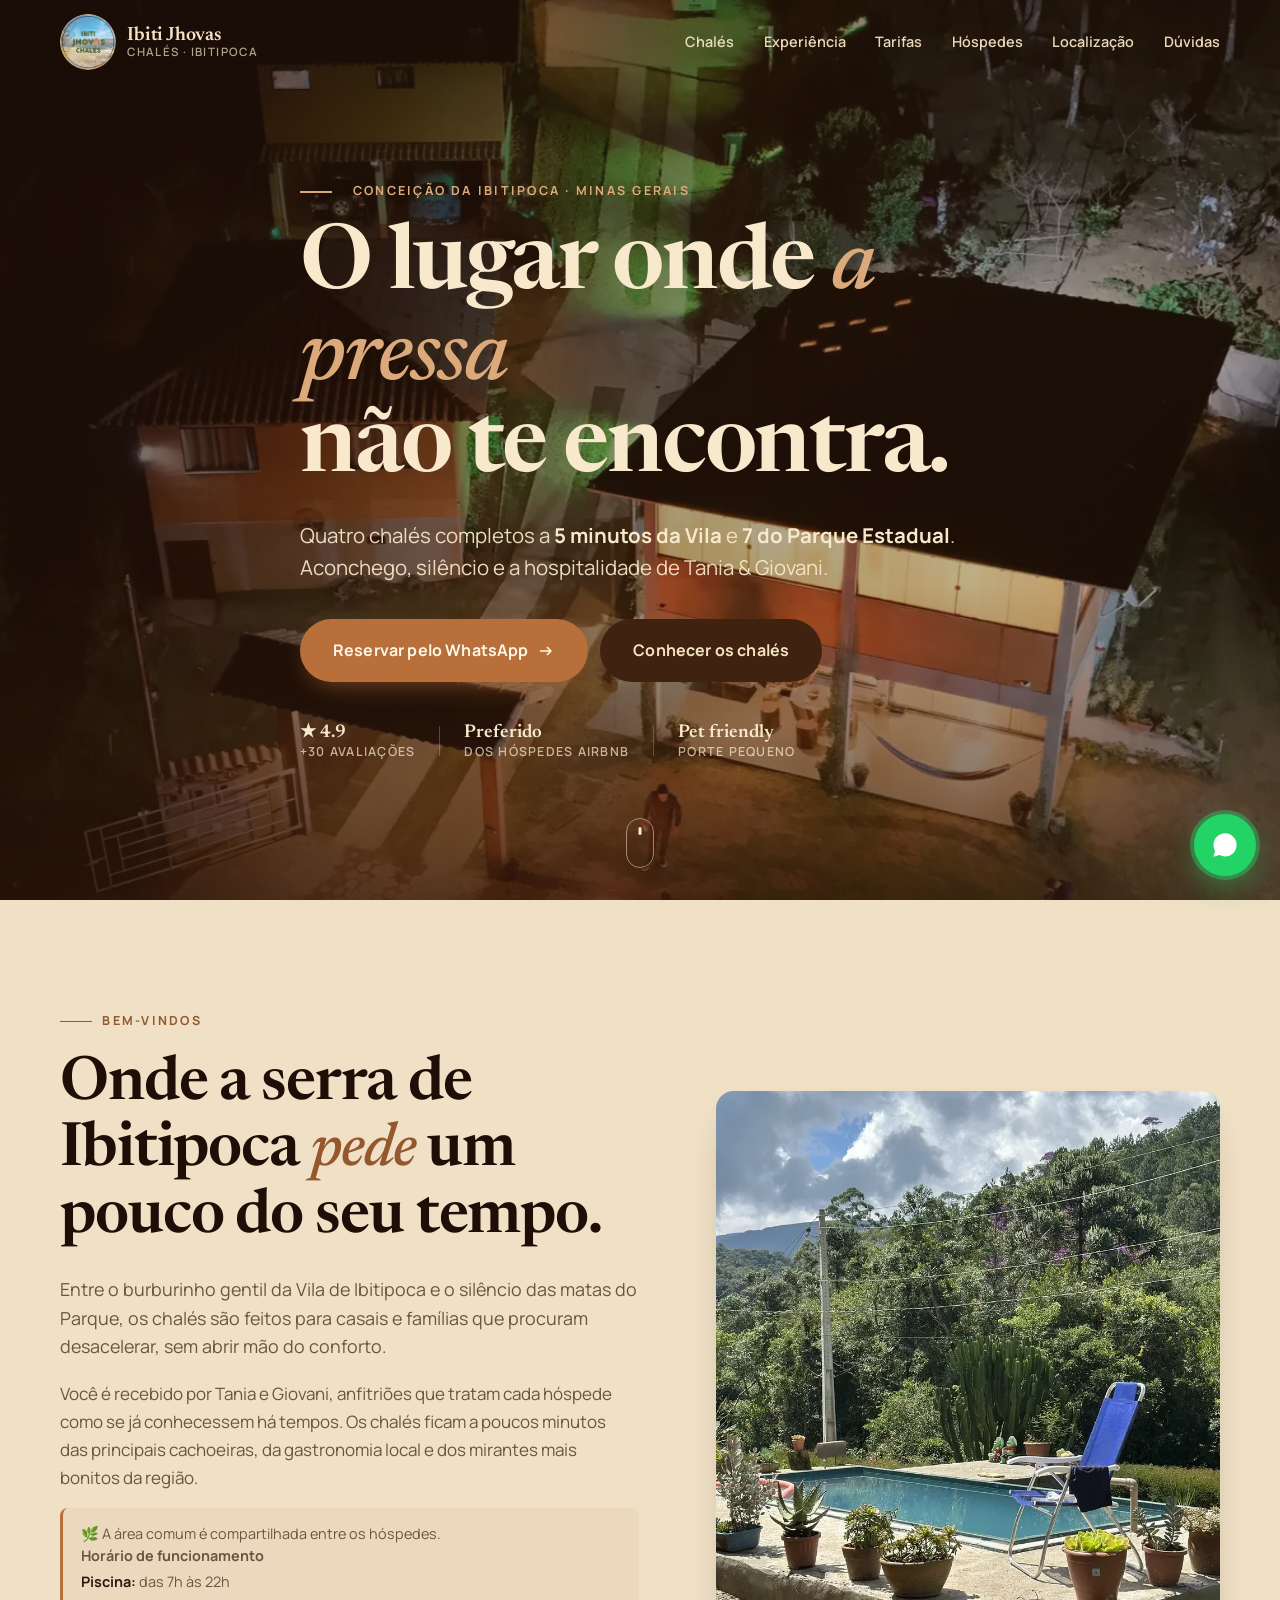
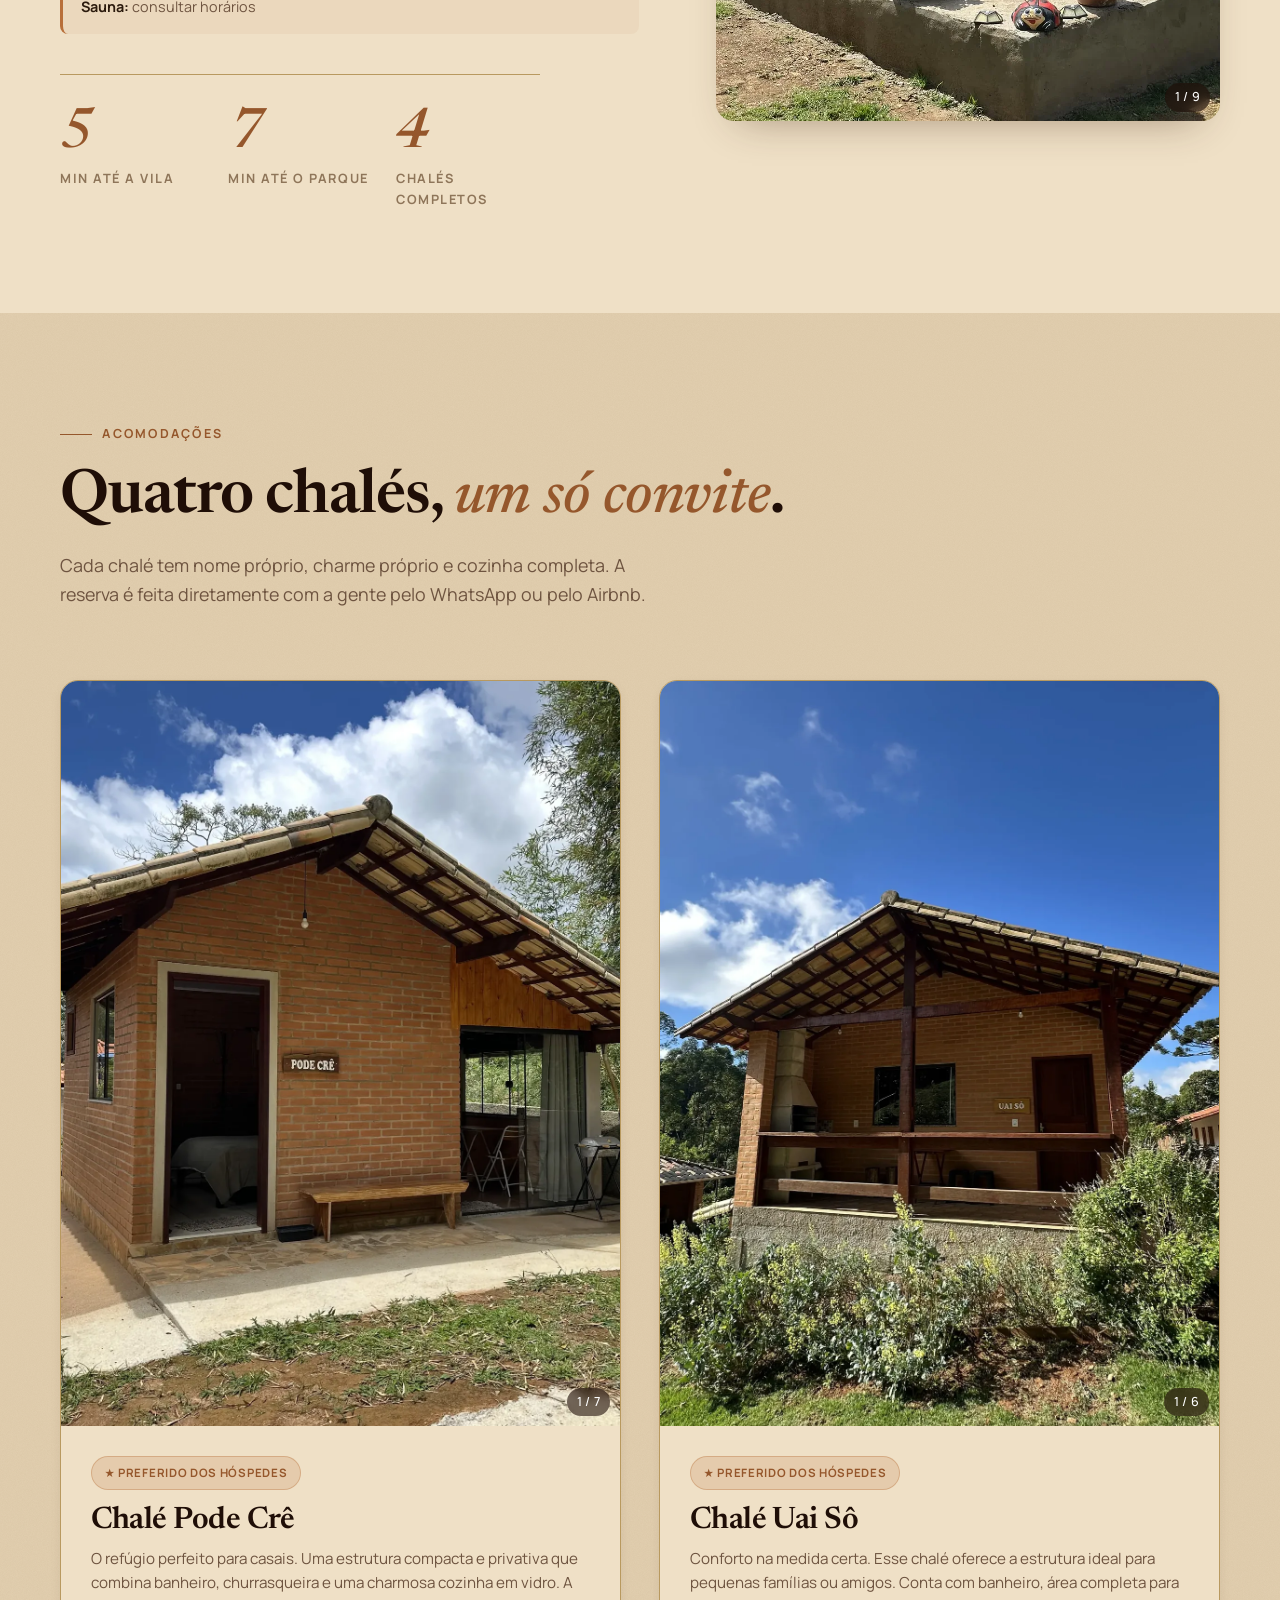
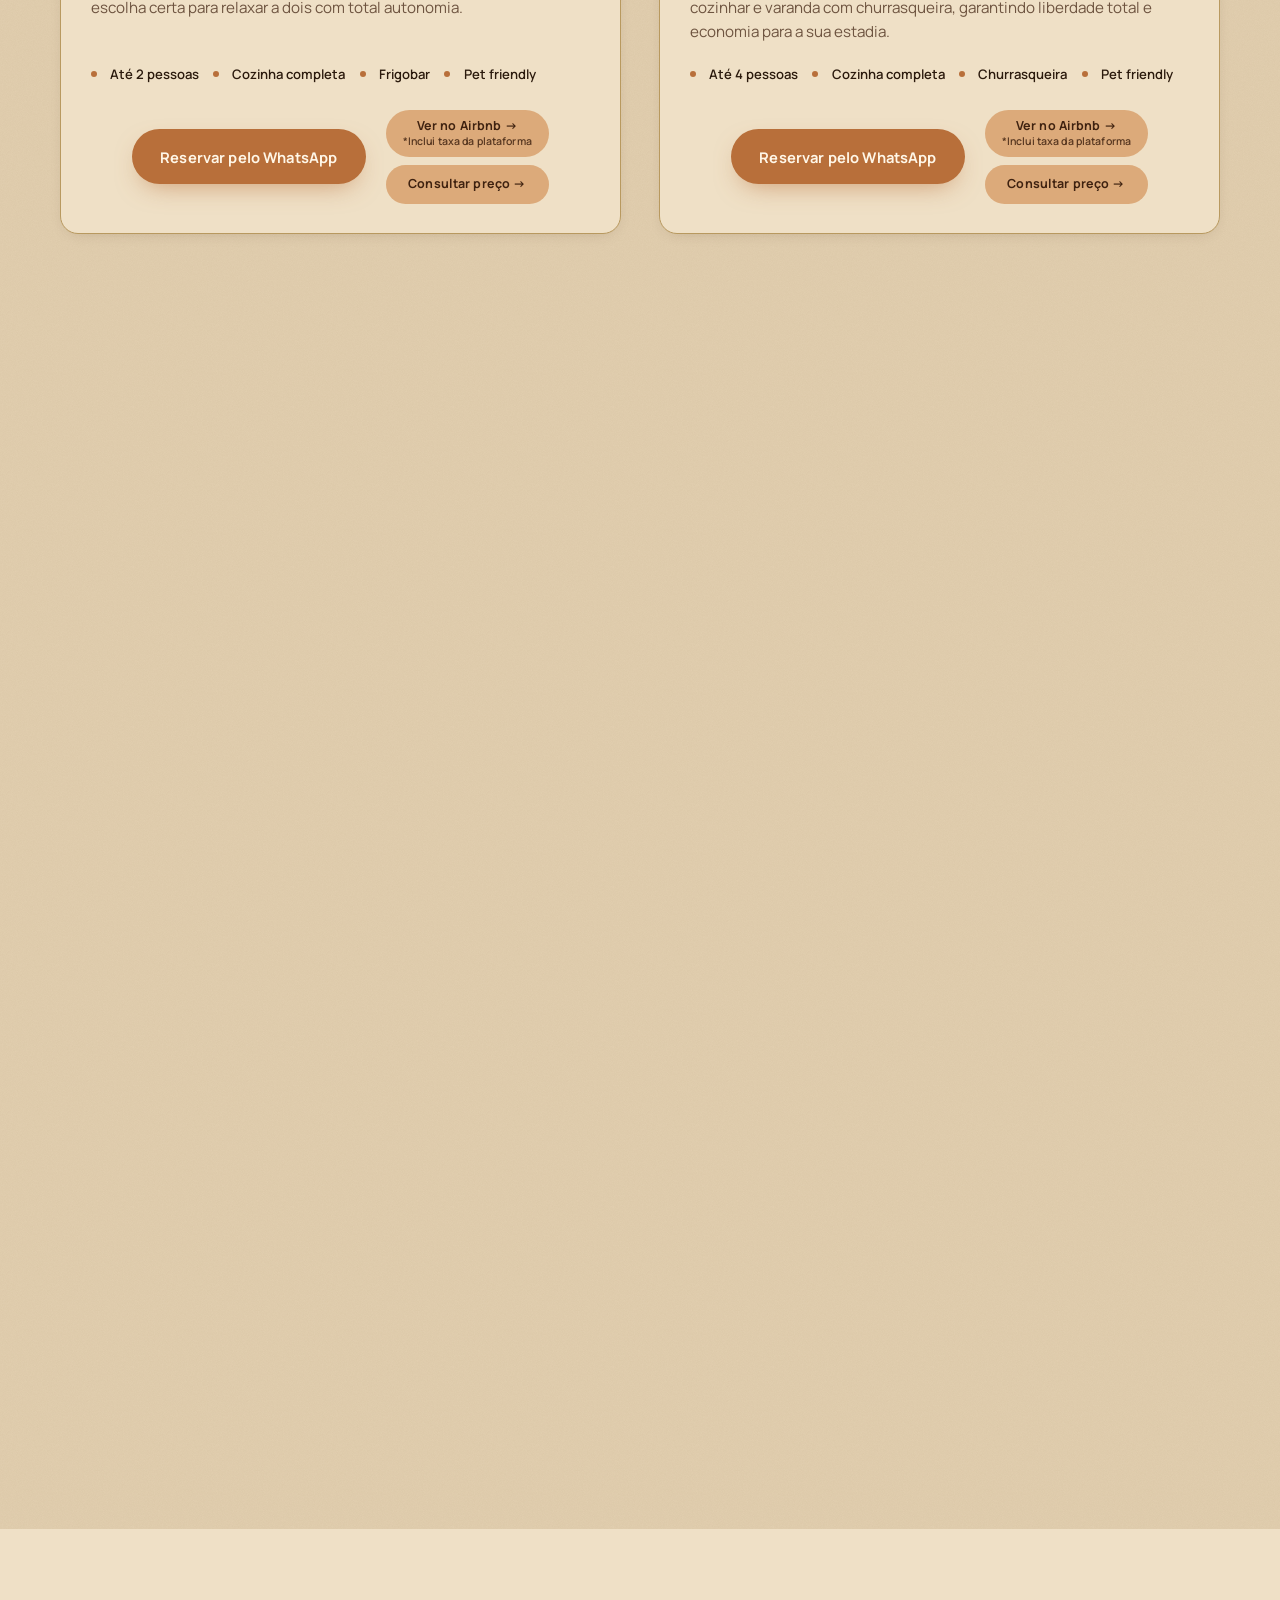
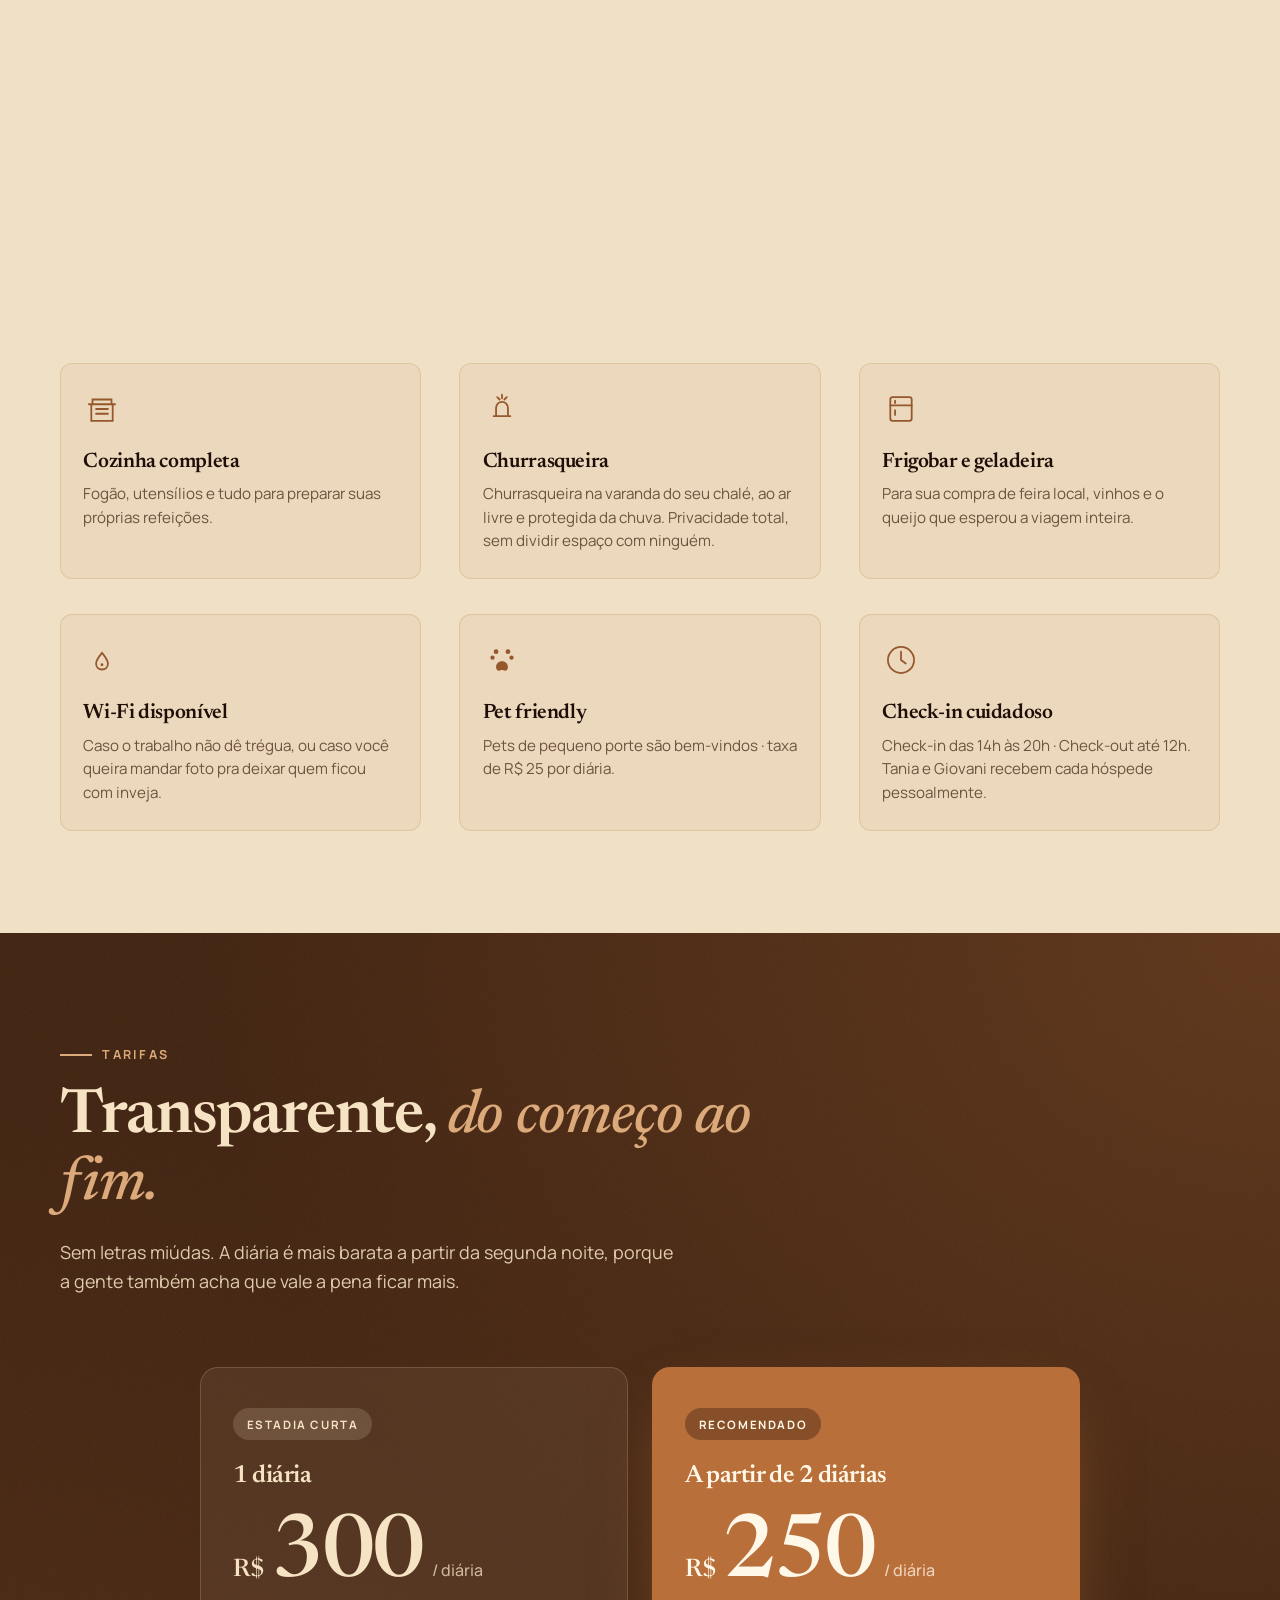
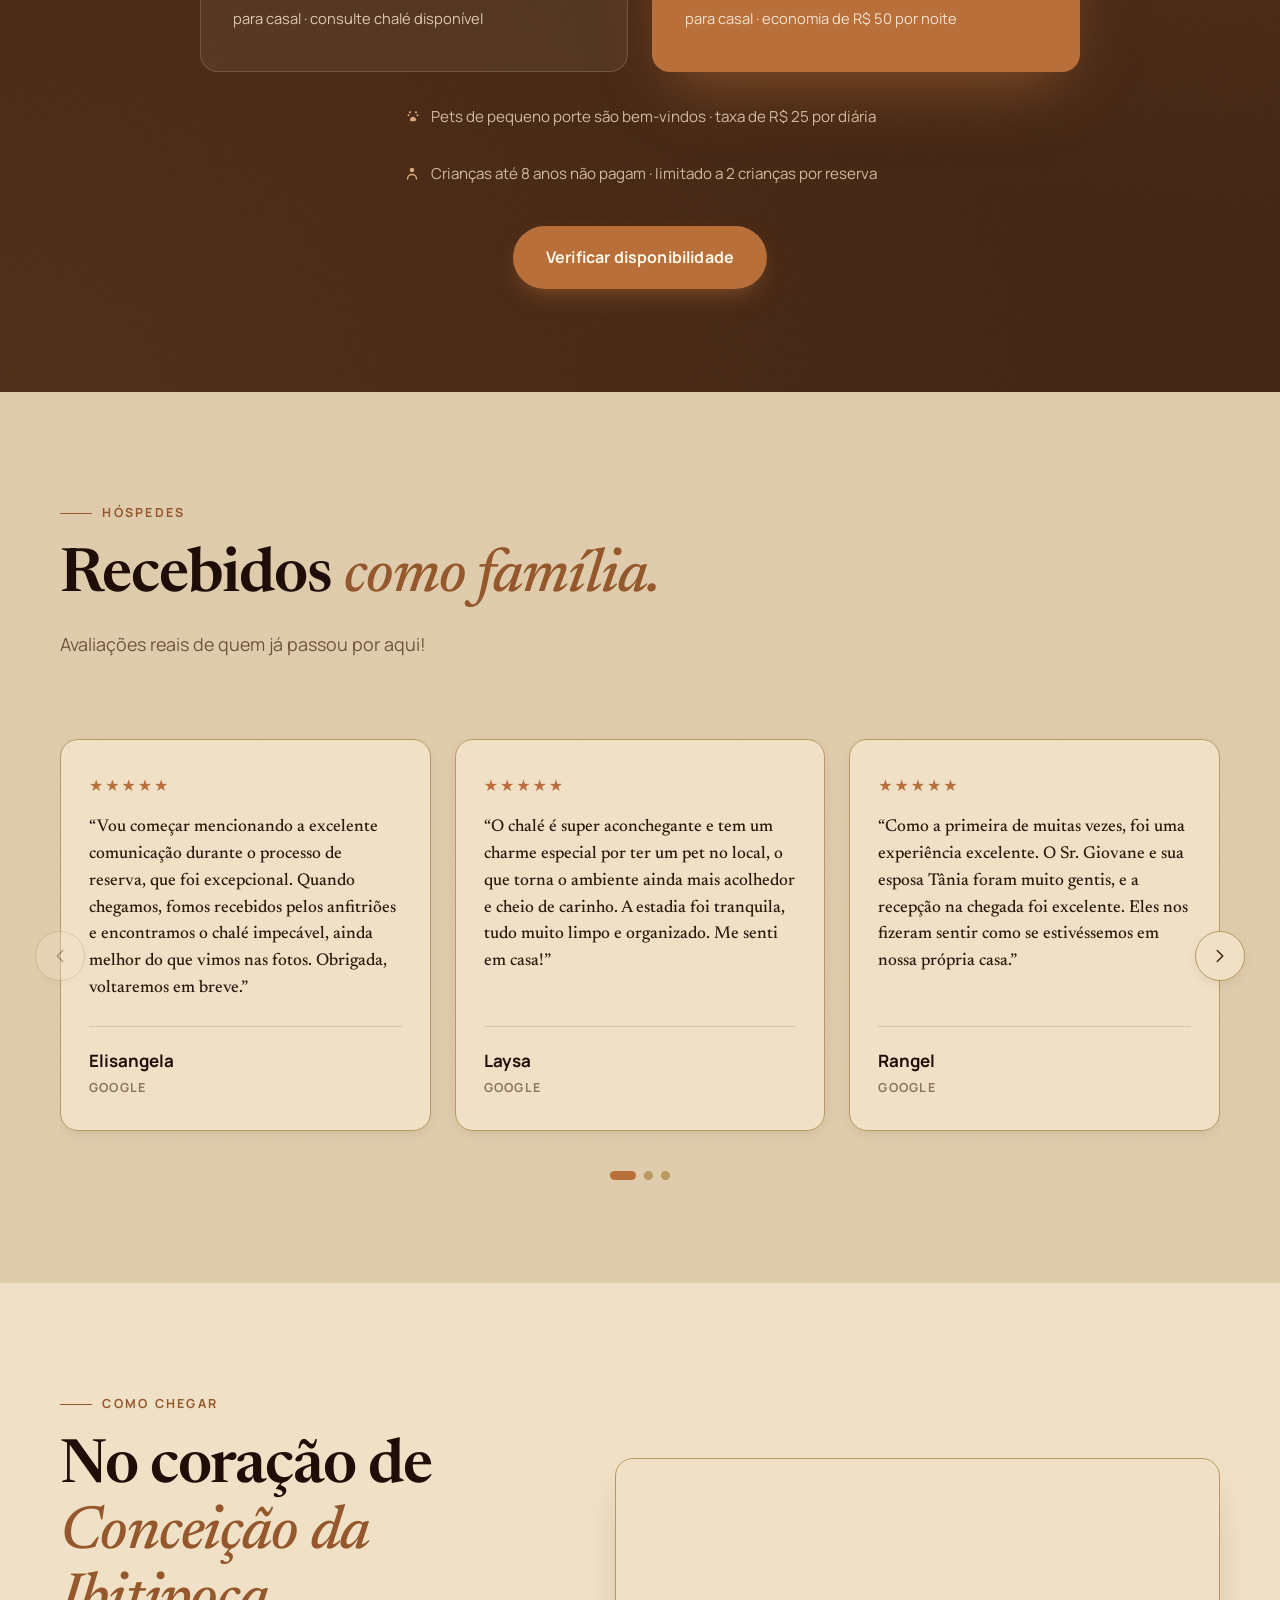
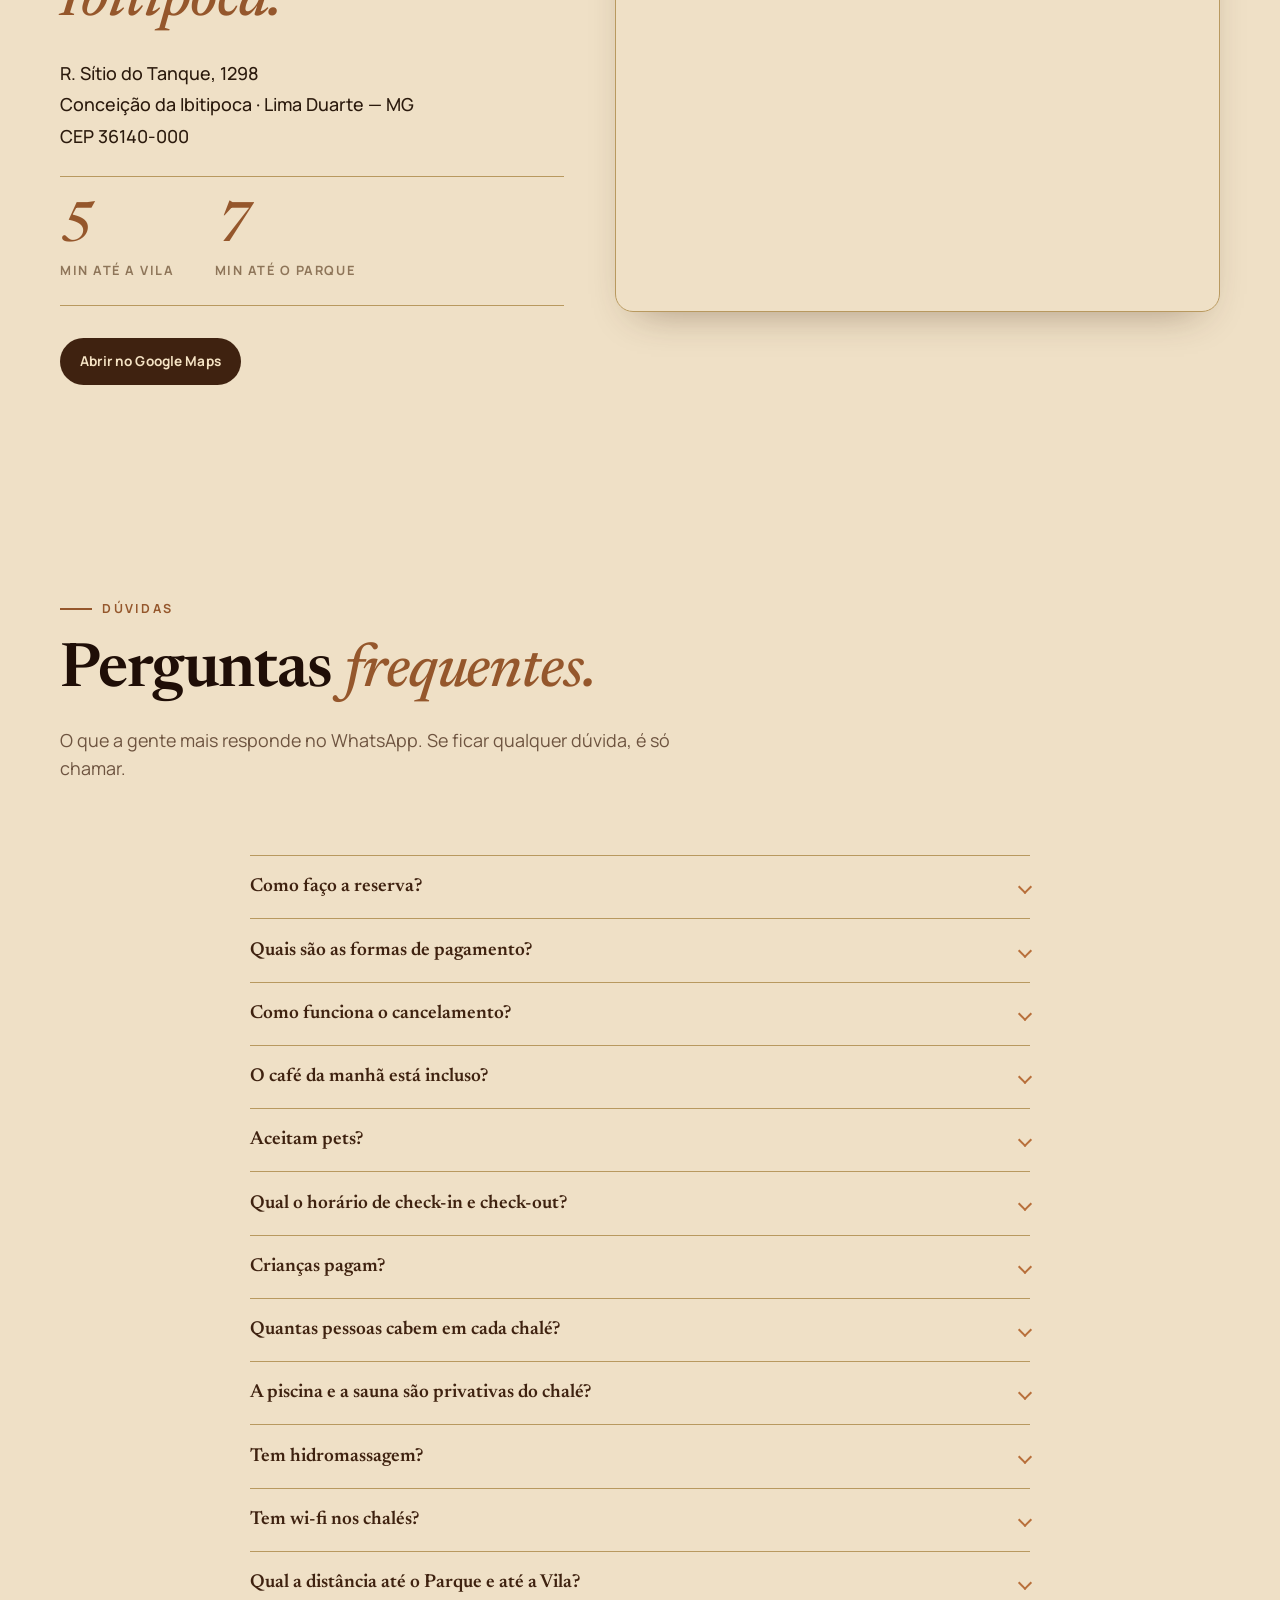
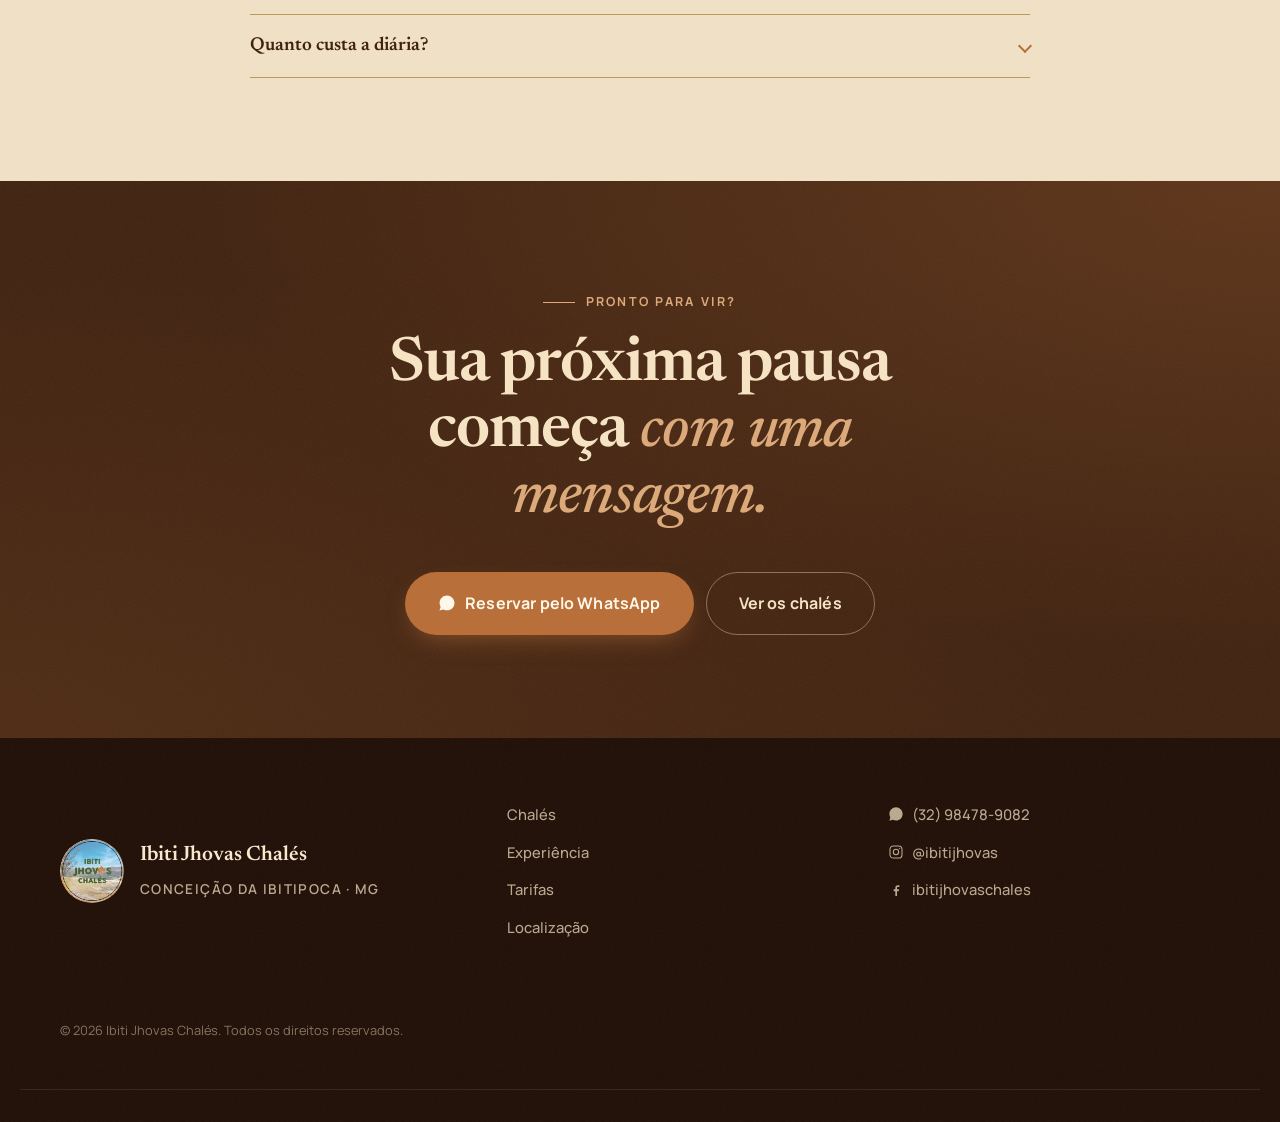
==== commit a24f6d16: "feat: FAQ, lightbox, cards verticais e curadoria completa das fotos Site - FAQ em accordion com 13 p" ====
--- a/index.html
+++ b/index.html
@@ -22,7 +22,7 @@
   <meta property="og:locale" content="pt_BR" />
   <meta property="og:title" content="Ibiti Jhovas Chalés · Refúgio em Conceição da Ibitipoca, MG" />
   <meta property="og:description" content="Quatro chalés completos a 5 min da Vila e 7 min do Parque. Recebidos com cuidado por Tânia & Giovani." />
-  <meta property="og:image" content="./images/hero.webp" />
+  <meta property="og:image" content="./images/Utilizar/Hero/hero.webp" />
 
   <!-- Favicon (placeholder usa o logo enviado) -->
   <link rel="icon" type="image/webp" href="./images/logo.webp" />
@@ -33,11 +33,48 @@
   <link rel="stylesheet" href="https://fonts.googleapis.com/css2?family=Newsreader:ital,opsz,wght@0,6..72,400..700;1,6..72,400..700&family=Manrope:wght@300..700&display=swap" />
 
   <!-- Preload da imagem do hero (acelera o LCP no tráfego pago) -->
-  <link rel="preload" as="image" href="./images/hero.webp" />
+  <link rel="preload" as="image" href="./images/Utilizar/Hero/hero.webp" />
 
   <link rel="stylesheet" href="./styles.css" />
 
   <!-- Rastreamento (Meta Pixel + eventos) migrado para o Google Tag Manager (GTM-WJZH2X5V) -->
+
+  <!-- Estilos do modal de pré-reserva -->
+  <style>
+    .prereserva[hidden]{ display:none; }
+    .prereserva{ position:fixed; inset:0; z-index:1000; display:flex; align-items:center; justify-content:center; padding:1rem; }
+    .prereserva__overlay{ position:absolute; inset:0; background:rgba(31,14,7,.6); }
+    .prereserva__box{ position:relative; width:100%; max-width:440px; max-height:92vh; overflow-y:auto; background:var(--paper); border:1px solid var(--line); border-radius:var(--r-lg); box-shadow:var(--shadow-lg); padding:clamp(1.5rem,4vw,2.25rem); }
+    .prereserva__close{ position:absolute; top:.6rem; right:.85rem; background:none; border:none; font-size:1.9rem; line-height:1; color:var(--ink-soft); }
+    .prereserva__titulo{ font-family:'Newsreader',Georgia,serif; font-size:1.7rem; margin:0 0 .25rem; color:var(--wood-deep); }
+    .prereserva__sub{ margin:0 0 1.25rem; font-size:.82rem; color:var(--ink-soft); line-height:1.5; }
+    .prereserva__form{ display:flex; flex-direction:column; gap:.85rem; }
+    .prereserva__label{ display:flex; flex-direction:column; gap:.3rem; font-size:.82rem; font-weight:700; color:var(--ink); }
+    .prereserva__label input, .prereserva__label select{ font:inherit; font-weight:400; padding:.6rem .7rem; border:1px solid var(--line); border-radius:var(--r-sm); background:#fff; color:var(--ink); }
+    .prereserva__label input:focus, .prereserva__label select:focus{ outline:2px solid var(--terracotta); outline-offset:1px; }
+    .prereserva__row{ display:flex; gap:.7rem; }
+    .prereserva__row .prereserva__label{ flex:1; }
+    .prereserva__nota{ margin:.15rem 0 .1rem; font-size:.82rem; color:var(--ink-soft); }
+    .prereserva__enviar{ margin-top:.4rem; padding:.85rem; border:none; border-radius:var(--r); background:var(--terracotta); color:#fff; font-weight:700; font-size:1rem; }
+    .prereserva__enviar:hover{ background:var(--terracotta-deep); }
+    .prereserva__aviso{ margin:.6rem 0 0; font-size:.75rem; color:var(--ink-mute); text-align:center; line-height:1.45; }
+    body.modal-aberto{ overflow:hidden; }
+    .chale-card__actions{ flex-direction:row; align-items:center; justify-content:center; gap:1.25rem; flex-wrap:wrap; }
+    .chale-card__actions .btn--primary{ padding:.9rem 1.7rem; font-size:.92rem; }
+    .chale-card__sec{ display:flex; flex-direction:column; align-items:stretch; gap:.5rem; }
+    .btn--xs{ padding:.5rem 1rem; font-size:.78rem; }
+    .chale-card__actions .btn--secondary{ background:var(--terracotta-soft); color:var(--wood-deep); }
+    .chale-card__actions .btn--secondary:hover{ background:var(--line); }
+    .btn--stacked{ flex-direction:column; gap:.1rem; line-height:1.2; }
+    .btn--stacked .btn-sub{ font-size:.66rem; font-weight:600; opacity:.85; }
+    @media (max-width:600px){ .chale-card__actions{ flex-direction:column; align-items:stretch; gap:.65rem; } }
+    .intro__area-nota{ margin-top:1rem; font-size:.9rem; color:var(--ink-soft); background:rgba(184,111,58,0.06); border-left:3px solid var(--terracotta); padding:.9rem 1.1rem; border-radius:var(--r-sm); line-height:1.55; }
+    .intro__area-nota p{ margin:0; }
+    .intro__area-nota__titulo{ margin-top:1.15rem; font-weight:700; color:var(--ink); }
+    .intro__area-nota__lista{ margin:.25rem 0 0; padding:0; list-style:none; }
+    .intro__area-nota__lista li{ margin:.12rem 0; }
+    .intro__area-nota__lista strong{ color:var(--ink); font-weight:700; }
+  </style>
 </head>
 
 <body>
@@ -63,15 +100,12 @@
         <a href="#valores">Tarifas</a>
         <a href="#depoimentos">Hóspedes</a>
         <a href="#localizacao">Localização</a>
+        <a href="#faq">Dúvidas</a>
       </nav>
 
-      <a class="btn btn--small btn--primary nav__cta"
-         href="https://wa.me/5532984789082?text=Ol%C3%A1!%20Vim%20pelo%20site%20e%20gostaria%20de%20saber%20sobre%20disponibilidade%20nos%20chal%C3%A9s."
-         target="_blank" rel="noopener"
-         data-cta="nav-whatsapp">
-        <svg viewBox="0 0 24 24" width="16" height="16" aria-hidden="true"><path fill="currentColor" d="M12.04 2C6.58 2 2.13 6.45 2.13 11.91c0 1.75.46 3.45 1.32 4.95L2.05 22l5.25-1.38a9.86 9.86 0 0 0 4.74 1.21h.01c5.46 0 9.91-4.45 9.91-9.91 0-2.65-1.03-5.14-2.91-7.01A9.82 9.82 0 0 0 12.04 2zm0 18.15h-.01a8.2 8.2 0 0 1-4.18-1.15l-.3-.18-3.11.82.83-3.04-.2-.31a8.18 8.18 0 0 1-1.26-4.38c0-4.54 3.7-8.23 8.24-8.23 2.2 0 4.27.86 5.82 2.42a8.18 8.18 0 0 1 2.41 5.83c0 4.54-3.7 8.23-8.24 8.23zm4.52-6.16c-.25-.12-1.47-.72-1.7-.81-.23-.08-.39-.12-.56.12-.16.25-.64.81-.78.97-.14.16-.29.18-.54.06-.25-.12-1.04-.38-1.99-1.22-.74-.66-1.23-1.47-1.38-1.72-.14-.25-.02-.39.11-.51.11-.11.25-.29.37-.43.12-.14.16-.25.25-.41.08-.16.04-.31-.02-.43-.06-.12-.56-1.34-.76-1.84-.2-.48-.4-.42-.56-.42-.14-.01-.31-.01-.48-.01s-.43.06-.66.31c-.23.25-.86.84-.86 2.06s.88 2.39 1 2.55c.12.16 1.74 2.66 4.21 3.73.59.25 1.04.4 1.4.52.59.19 1.12.16 1.55.1.47-.07 1.47-.6 1.68-1.18.21-.58.21-1.08.14-1.18-.06-.1-.22-.16-.47-.28z"/></svg>
-        WhatsApp
-      </a>
+      <!-- Botão de WhatsApp do menu removido em 31/07/2026:
+           só o flutuante (inferior direito) fica como canal de dúvida.
+           Os demais CTAs passam pelo formulário de pré-reserva. -->
 
       <button class="nav__toggle" type="button" aria-label="Abrir menu" aria-expanded="false" aria-controls="mobile-menu">
         <span></span><span></span><span></span>
@@ -84,6 +118,7 @@
       <a href="#valores">Tarifas</a>
       <a href="#depoimentos">Hóspedes</a>
       <a href="#localizacao">Localização</a>
+      <a href="#faq">Dúvidas</a>
     </div>
   </header>
 
@@ -91,7 +126,7 @@
   <!-- ================== HERO ================== -->
   <section class="hero" aria-labelledby="hero-title">
     <div class="hero__media">
-      <img src="./images/hero.webp" alt="Vista dos Ibiti Jhovas Chalés em Conceição da Ibitipoca" fetchpriority="high" />
+      <img src="./images/Utilizar/Hero/hero.webp" alt="Vista dos Ibiti Jhovas Chalés em Conceição da Ibitipoca" fetchpriority="high" />
       <div class="hero__media-overlay" aria-hidden="true"></div>
     </div>
 
@@ -166,6 +201,15 @@
           da gastronomia local e dos mirantes mais bonitos da região.
         </p>
 
+        <div class="intro__area-nota">
+          <p>🌿 A área comum é compartilhada entre os hóspedes.</p>
+          <p class="intro__area-nota__titulo">Horário de funcionamento</p>
+          <ul class="intro__area-nota__lista">
+            <li><strong>Piscina:</strong> das 7h às 22h</li>
+            <li><strong>Sauna:</strong> consultar horários</li>
+          </ul>
+        </div>
+
         <div class="intro__highlights">
           <div>
             <span class="big-num">5</span>
@@ -184,17 +228,23 @@
 
       <figure class="intro__photo intro__photo--gallery" data-gallery>
         <div class="intro__photo-track" data-track>
-          <img src="./images/area-fogueira.webp" alt="Fogueira acesa ao entardecer no espaço comum dos chalés" loading="lazy" />
-          <img src="./images/area-fogueira-noite.webp" alt="Fogueira acesa à noite no espaço comum" loading="lazy" />
-          <img src="./images/area-piscina.webp" alt="Piscina dos Ibiti Jhovas Chalés" loading="lazy" />
-        </div>
+              <img src="./images/Utilizar/area/Piscina.webp" alt="Piscina da área comum dos Ibiti Jhovas Chalés" loading="lazy" />
+              <img src="./images/Utilizar/area/Fogueira.webp" alt="Fogueira acesa no espaço comum" loading="lazy" />
+              <img src="./images/Utilizar/area/Sauna.webp" alt="Sauna da área comum" loading="lazy" />
+              <img src="./images/Utilizar/area/Sinuca_1.webp" alt="Mesa de sinuca da área comum" loading="lazy" />
+              <img src="./images/Utilizar/area/Sinuca_2.webp" alt="Mesa de sinuca no espaço comum" loading="lazy" />
+              <img src="./images/Utilizar/area/Rede.webp" alt="Rede para descanso na área comum" loading="lazy" />
+              <img src="./images/Utilizar/area/Vinhos.webp" alt="Adega com seleção de vinhos" loading="lazy" />
+              <img src="./images/Utilizar/area/Banco%20caixa%20dagua.webp" alt="Banco no jardim da área comum" loading="lazy" />
+              <img src="./images/Utilizar/area/Ca%CC%83ofitrio%CC%83es.webp" alt="Cãofitriões" loading="lazy" />
+            </div>
         <button class="intro__photo-nav intro__photo-nav--prev" type="button" data-prev aria-label="Foto anterior">
           <svg viewBox="0 0 24 24" width="20" height="20" aria-hidden="true"><path fill="none" stroke="currentColor" stroke-width="1.8" stroke-linecap="round" stroke-linejoin="round" d="M15 18l-6-6 6-6"/></svg>
         </button>
         <button class="intro__photo-nav intro__photo-nav--next" type="button" data-next aria-label="Próxima foto">
           <svg viewBox="0 0 24 24" width="20" height="20" aria-hidden="true"><path fill="none" stroke="currentColor" stroke-width="1.8" stroke-linecap="round" stroke-linejoin="round" d="M9 18l6-6-6-6"/></svg>
         </button>
-        <span class="intro__photo-counter" data-counter aria-live="polite">1 / 3</span>
+        <span class="intro__photo-counter" data-counter aria-live="polite">1 / 9</span>
       </figure>
     </div>
   </section>
@@ -220,11 +270,13 @@
         <article class="chale-card reveal">
           <div class="chale-card__media chale-card__gallery" data-gallery>
             <div class="chale-card__track" data-track>
-              <img src="./images/chale-pode-cre/Frente.webp" alt="Fachada do Chalé Pode Crê" loading="lazy" />
-              <img src="./images/chale-pode-cre/Vista.webp" alt="Vista a partir do Chalé Pode Crê" loading="lazy" />
-              <img src="./images/chale-pode-cre/Quarto.webp" alt="Quarto do Chalé Pode Crê" loading="lazy" />
-              <img src="./images/chale-pode-cre/Cozinha_1.webp" alt="Cozinha do Chalé Pode Crê" loading="lazy" />
-              <img src="./images/chale-pode-cre/Banheiro.webp" alt="Banheiro do Chalé Pode Crê" loading="lazy" />
+              <img src="./images/Utilizar/chale-pode-cre/Frente.webp" alt="Fachada do Chalé Pode Crê" loading="lazy" />
+              <img src="./images/Utilizar/chale-pode-cre/Vista.webp" alt="Vista a partir do Chalé Pode Crê" loading="lazy" />
+              <img src="./images/Utilizar/chale-pode-cre/Quarto.webp" alt="Quarto do Chalé Pode Crê" loading="lazy" />
+              <img src="./images/Utilizar/chale-pode-cre/Cozinha_1.webp" alt="Cozinha equipada do Chalé Pode Crê" loading="lazy" />
+              <img src="./images/Utilizar/chale-pode-cre/Cozinha_2.webp" alt="Cozinha equipada do Chalé Pode Crê" loading="lazy" />
+              <img src="./images/Utilizar/chale-pode-cre/Cozinha_3.webp" alt="Cozinha equipada do Chalé Pode Crê" loading="lazy" />
+              <img src="./images/Utilizar/chale-pode-cre/Banheiro.webp" alt="Banheiro do Chalé Pode Crê" loading="lazy" />
             </div>
             <button class="chale-card__nav chale-card__nav--prev" type="button" data-prev aria-label="Foto anterior">
               <svg viewBox="0 0 24 24" width="20" height="20" aria-hidden="true"><path fill="none" stroke="currentColor" stroke-width="1.8" stroke-linecap="round" stroke-linejoin="round" d="M15 18l-6-6 6-6"/></svg>
@@ -232,7 +284,7 @@
             <button class="chale-card__nav chale-card__nav--next" type="button" data-next aria-label="Próxima foto">
               <svg viewBox="0 0 24 24" width="20" height="20" aria-hidden="true"><path fill="none" stroke="currentColor" stroke-width="1.8" stroke-linecap="round" stroke-linejoin="round" d="M9 18l6-6-6-6"/></svg>
             </button>
-            <span class="chale-card__counter" data-counter aria-live="polite">1 / 5</span>
+            <span class="chale-card__counter" data-counter aria-live="polite">1 / 7</span>
           </div>
           <div class="chale-card__body">
             <div class="chale-card__badges">
@@ -256,11 +308,15 @@
                  data-cta="chale-pode-cre-whatsapp">
                 Reservar pelo WhatsApp
               </a>
-              <a class="btn-link" target="_blank" rel="noopener"
+              <div class="chale-card__sec">
+              <a class="btn btn--secondary btn--xs btn--stacked" target="_blank" rel="noopener"
                  href="https://www.airbnb.com.br/rooms/1216608289338170598"
                  data-cta="chale-pode-cre-airbnb">
-                Ver no Airbnb →
+                <span>Ver no Airbnb →</span>
+                <span class="btn-sub">*Inclui taxa da plataforma</span>
               </a>
+              <a class="btn btn--secondary btn--xs" href="#valores">Consultar preço →</a>
+              </div>
             </div>
           </div>
         </article>
@@ -269,13 +325,12 @@
         <article class="chale-card reveal">
           <div class="chale-card__media chale-card__gallery" data-gallery>
             <div class="chale-card__track" data-track>
-              <img src="./images/chale-uai-so/Frente.webp" alt="Fachada do Chalé Uai Sô" loading="lazy" />
-              <img src="./images/chale-uai-so/Varanda.webp" alt="Varanda do Chalé Uai Sô" loading="lazy" />
-              <img src="./images/chale-uai-so/Dentro_Geral.webp" alt="Interior do Chalé Uai Sô" loading="lazy" />
-              <img src="./images/chale-uai-so/Cama.webp" alt="Quarto do Chalé Uai Sô" loading="lazy" />
-              <img src="./images/chale-uai-so/Cozinha.webp" alt="Cozinha do Chalé Uai Sô" loading="lazy" />
-              <img src="./images/chale-uai-so/Cozinha_2.webp" alt="Detalhe da cozinha do Chalé Uai Sô" loading="lazy" />
-              <img src="./images/chale-uai-so/Banheiro.webp" alt="Banheiro do Chalé Uai Sô" loading="lazy" />
+              <img src="./images/Utilizar/chale-uai-so/Frente.webp" alt="Fachada do Chalé Uai Sô" loading="lazy" />
+              <img src="./images/Utilizar/chale-uai-so/Varanda.webp" alt="Varanda do Chalé Uai Sô" loading="lazy" />
+              <img src="./images/Utilizar/chale-uai-so/Dentro_Geral.webp" alt="Interior do Chalé Uai Sô" loading="lazy" />
+              <img src="./images/Utilizar/chale-uai-so/Cama.webp" alt="Quarto do Chalé Uai Sô" loading="lazy" />
+              <img src="./images/Utilizar/chale-uai-so/Cozinha.webp" alt="Cozinha equipada do Chalé Uai Sô" loading="lazy" />
+              <img src="./images/Utilizar/chale-uai-so/Banheiro.webp" alt="Banheiro do Chalé Uai Sô" loading="lazy" />
             </div>
             <button class="chale-card__nav chale-card__nav--prev" type="button" data-prev aria-label="Foto anterior">
               <svg viewBox="0 0 24 24" width="20" height="20" aria-hidden="true"><path fill="none" stroke="currentColor" stroke-width="1.8" stroke-linecap="round" stroke-linejoin="round" d="M15 18l-6-6 6-6"/></svg>
@@ -283,7 +338,7 @@
             <button class="chale-card__nav chale-card__nav--next" type="button" data-next aria-label="Próxima foto">
               <svg viewBox="0 0 24 24" width="20" height="20" aria-hidden="true"><path fill="none" stroke="currentColor" stroke-width="1.8" stroke-linecap="round" stroke-linejoin="round" d="M9 18l6-6-6-6"/></svg>
             </button>
-            <span class="chale-card__counter" data-counter aria-live="polite">1 / 7</span>
+            <span class="chale-card__counter" data-counter aria-live="polite">1 / 6</span>
           </div>
           <div class="chale-card__body">
             <div class="chale-card__badges">
@@ -307,11 +362,15 @@
                  data-cta="chale-uai-so-whatsapp">
                 Reservar pelo WhatsApp
               </a>
-              <a class="btn-link" target="_blank" rel="noopener"
+              <div class="chale-card__sec">
+              <a class="btn btn--secondary btn--xs btn--stacked" target="_blank" rel="noopener"
                  href="https://www.airbnb.com.br/rooms/1211599839389237705"
                  data-cta="chale-uai-so-airbnb">
-                Ver no Airbnb →
+                <span>Ver no Airbnb →</span>
+                <span class="btn-sub">*Inclui taxa da plataforma</span>
               </a>
+              <a class="btn btn--secondary btn--xs" href="#valores">Consultar preço →</a>
+              </div>
             </div>
           </div>
         </article>
@@ -320,13 +379,12 @@
         <article class="chale-card reveal">
           <div class="chale-card__media chale-card__gallery" data-gallery>
             <div class="chale-card__track" data-track>
-              <img src="./images/chale-trem-bao/Frente.webp" alt="Fachada do Chalé Trem Bão com placa em madeira" loading="lazy" />
-              <img src="./images/chale-trem-bao/Varanda.webp" alt="Varanda do Chalé Trem Bão" loading="lazy" />
-              <img src="./images/chale-trem-bao/Dentro_Geral.webp" alt="Interior do Chalé Trem Bão" loading="lazy" />
-              <img src="./images/chale-trem-bao/Cozinha_1.webp" alt="Cozinha do Chalé Trem Bão" loading="lazy" />
-              <img src="./images/chale-trem-bao/Cozinha_2.webp" alt="Detalhe da cozinha do Chalé Trem Bão" loading="lazy" />
-              <img src="./images/chale-trem-bao/Cozinha_3.webp" alt="Outro ângulo da cozinha do Chalé Trem Bão" loading="lazy" />
-              <img src="./images/chale-trem-bao/Banheiro.webp" alt="Banheiro do Chalé Trem Bão" loading="lazy" />
+              <img src="./images/Utilizar/chale-trem-bao/Frente.webp" alt="Fachada do Chalé Trem Bão" loading="lazy" />
+              <img src="./images/Utilizar/chale-trem-bao/Varanda.webp" alt="Varanda do Chalé Trem Bão" loading="lazy" />
+              <img src="./images/Utilizar/chale-trem-bao/Dentro_Geral.webp" alt="Interior do Chalé Trem Bão" loading="lazy" />
+              <img src="./images/Utilizar/chale-trem-bao/Cozinha_1.webp" alt="Cozinha equipada do Chalé Trem Bão" loading="lazy" />
+              <img src="./images/Utilizar/chale-trem-bao/Cozinha_2.webp" alt="Cozinha equipada do Chalé Trem Bão" loading="lazy" />
+              <img src="./images/Utilizar/chale-trem-bao/Banheiro.webp" alt="Banheiro do Chalé Trem Bão" loading="lazy" />
             </div>
             <button class="chale-card__nav chale-card__nav--prev" type="button" data-prev aria-label="Foto anterior">
               <svg viewBox="0 0 24 24" width="20" height="20" aria-hidden="true"><path fill="none" stroke="currentColor" stroke-width="1.8" stroke-linecap="round" stroke-linejoin="round" d="M15 18l-6-6 6-6"/></svg>
@@ -334,7 +392,7 @@
             <button class="chale-card__nav chale-card__nav--next" type="button" data-next aria-label="Próxima foto">
               <svg viewBox="0 0 24 24" width="20" height="20" aria-hidden="true"><path fill="none" stroke="currentColor" stroke-width="1.8" stroke-linecap="round" stroke-linejoin="round" d="M9 18l6-6-6-6"/></svg>
             </button>
-            <span class="chale-card__counter" data-counter aria-live="polite">1 / 7</span>
+            <span class="chale-card__counter" data-counter aria-live="polite">1 / 6</span>
           </div>
           <div class="chale-card__body">
             <div class="chale-card__badges">
@@ -358,11 +416,15 @@
                  data-cta="chale-trem-bao-whatsapp">
                 Reservar pelo WhatsApp
               </a>
-              <a class="btn-link" target="_blank" rel="noopener"
+              <div class="chale-card__sec">
+              <a class="btn btn--secondary btn--xs btn--stacked" target="_blank" rel="noopener"
                  href="https://www.airbnb.com.br/rooms/1226760146619483748"
                  data-cta="chale-trem-bao-airbnb">
-                Ver no Airbnb →
+                <span>Ver no Airbnb →</span>
+                <span class="btn-sub">*Inclui taxa da plataforma</span>
               </a>
+              <a class="btn btn--secondary btn--xs" href="#valores">Consultar preço →</a>
+              </div>
             </div>
           </div>
         </article>
@@ -371,16 +433,15 @@
         <article class="chale-card reveal">
           <div class="chale-card__media chale-card__gallery" data-gallery>
             <div class="chale-card__track" data-track>
-              <img src="./images/chale-demais/Frente.webp" alt="Fachada do Chalé Demais da Conta" loading="lazy" />
-              <img src="./images/chale-demais/Varanda_1.webp" alt="Varanda do Chalé Demais da Conta" loading="lazy" />
-              <img src="./images/chale-demais/Varanda_2.webp" alt="Outro ângulo da varanda do Chalé Demais da Conta" loading="lazy" />
-              <img src="./images/chale-demais/Dentro_Geral.webp" alt="Interior do Chalé Demais da Conta" loading="lazy" />
-              <img src="./images/chale-demais/Sofa.webp" alt="Sala do Chalé Demais da Conta" loading="lazy" />
-              <img src="./images/chale-demais/Quarto_1.webp" alt="Quarto do Chalé Demais da Conta" loading="lazy" />
-              <img src="./images/chale-demais/Quarto_2.webp" alt="Segundo quarto do Chalé Demais da Conta" loading="lazy" />
-              <img src="./images/chale-demais/Cozinha_1.webp" alt="Cozinha do Chalé Demais da Conta" loading="lazy" />
-              <img src="./images/chale-demais/Cozinha_2.webp" alt="Detalhe da cozinha do Chalé Demais da Conta" loading="lazy" />
-              <img src="./images/chale-demais/Banheiro.webp" alt="Banheiro do Chalé Demais da Conta" loading="lazy" />
+              <img src="./images/Utilizar/chale-demais/Frente.webp" alt="Fachada do Chalé Demais da Conta" loading="lazy" />
+              <img src="./images/Utilizar/chale-demais/Varanda_1.webp" alt="Varanda do Chalé Demais da Conta" loading="lazy" />
+              <img src="./images/Utilizar/chale-demais/Varanda_2.webp" alt="Varanda do Chalé Demais da Conta" loading="lazy" />
+              <img src="./images/Utilizar/chale-demais/Dentro_Geral.webp" alt="Interior do Chalé Demais da Conta" loading="lazy" />
+              <img src="./images/Utilizar/chale-demais/Sofa.webp" alt="Sala do Chalé Demais da Conta" loading="lazy" />
+              <img src="./images/Utilizar/chale-demais/Quarto_1.webp" alt="Quarto do Chalé Demais da Conta" loading="lazy" />
+              <img src="./images/Utilizar/chale-demais/Quarto_2.webp" alt="Quarto do Chalé Demais da Conta" loading="lazy" />
+              <img src="./images/Utilizar/chale-demais/Cozinha_2.webp" alt="Cozinha equipada do Chalé Demais da Conta" loading="lazy" />
+              <img src="./images/Utilizar/chale-demais/Banheiro.webp" alt="Banheiro do Chalé Demais da Conta" loading="lazy" />
             </div>
             <button class="chale-card__nav chale-card__nav--prev" type="button" data-prev aria-label="Foto anterior">
               <svg viewBox="0 0 24 24" width="20" height="20" aria-hidden="true"><path fill="none" stroke="currentColor" stroke-width="1.8" stroke-linecap="round" stroke-linejoin="round" d="M15 18l-6-6 6-6"/></svg>
@@ -388,7 +449,7 @@
             <button class="chale-card__nav chale-card__nav--next" type="button" data-next aria-label="Próxima foto">
               <svg viewBox="0 0 24 24" width="20" height="20" aria-hidden="true"><path fill="none" stroke="currentColor" stroke-width="1.8" stroke-linecap="round" stroke-linejoin="round" d="M9 18l6-6-6-6"/></svg>
             </button>
-            <span class="chale-card__counter" data-counter aria-live="polite">1 / 10</span>
+            <span class="chale-card__counter" data-counter aria-live="polite">1 / 9</span>
           </div>
           <div class="chale-card__body">
             <div class="chale-card__badges">
@@ -412,11 +473,15 @@
                  data-cta="chale-demais-whatsapp">
                 Reservar pelo WhatsApp
               </a>
-              <a class="btn-link" target="_blank" rel="noopener"
+              <div class="chale-card__sec">
+              <a class="btn btn--secondary btn--xs btn--stacked" target="_blank" rel="noopener"
                  href="https://www.airbnb.com.br/rooms/1216592617285512392"
                  data-cta="chale-demais-airbnb">
-                Ver no Airbnb →
+                <span>Ver no Airbnb →</span>
+                <span class="btn-sub">*Inclui taxa da plataforma</span>
               </a>
+              <a class="btn btn--secondary btn--xs" href="#valores">Consultar preço →</a>
+              </div>
             </div>
           </div>
         </article>
@@ -468,7 +533,7 @@
         <li>
           <svg class="feature-icon" viewBox="0 0 32 32" aria-hidden="true"><circle cx="16" cy="16" r="11" fill="none" stroke="currentColor" stroke-width="1.5"/><path d="M16 9v7l4 3" fill="none" stroke="currentColor" stroke-width="1.5" stroke-linecap="round"/></svg>
           <h3>Check‑in cuidadoso</h3>
-          <p>Tania e Giovani recebem cada hóspede pessoalmente.</p>
+          <p>Check-in das 14h às 20h · Check-out até 12h. Tania e Giovani recebem cada hóspede pessoalmente.</p>
         </li>
       </ul>
     </div>
@@ -515,6 +580,11 @@
       <p class="valores__pet reveal">
         <svg viewBox="0 0 24 24" width="18" height="18" aria-hidden="true"><circle cx="8" cy="7" r="1.5" fill="currentColor"/><circle cx="16" cy="7" r="1.5" fill="currentColor"/><circle cx="6" cy="11" r="1.3" fill="currentColor"/><circle cx="18" cy="11" r="1.3" fill="currentColor"/><path d="M8 17c0-2.2 1.8-4 4-4s4 1.8 4 4c0 1.2-.8 2-2 2s-1-.4-2-.4-.5.4-2 .4-2-.8-2-2z" fill="currentColor"/></svg>
         Pets de pequeno porte são bem‑vindos · taxa de R$ 25 por diária
+      </p>
+
+      <p class="valores__pet reveal">
+        <svg viewBox="0 0 24 24" width="18" height="18" aria-hidden="true"><circle cx="12" cy="8" r="3" fill="currentColor"/><path d="M6 20c0-3.4 2.7-6 6-6s6 2.6 6 6" fill="none" stroke="currentColor" stroke-width="1.8" stroke-linecap="round"/></svg>
+        Crianças até 8 anos não pagam · limitado a 2 crianças por reserva
       </p>
 
       <div class="valores__cta reveal">
@@ -735,6 +805,150 @@
   </section>
 
 
+  <!-- ================== FAQ ================== -->
+  <section class="faq section" id="faq" aria-labelledby="faq-title">
+    <div class="container">
+      <header class="section__head reveal">
+        <span class="eyebrow">Dúvidas</span>
+        <h2 id="faq-title" class="h2">Perguntas <em>frequentes.</em></h2>
+        <p class="lede">
+          O que a gente mais responde no WhatsApp. Se ficar qualquer dúvida, é só chamar.
+        </p>
+      </header>
+
+      <div class="faq__list reveal">
+
+        <details class="faq__item">
+          <summary class="faq__q">Como faço a reserva?</summary>
+          <div class="faq__a">
+            <p>Direto pelo WhatsApp, preenchendo a pré-reserva aqui no site, ou pelo link do Airbnb. Pelo Airbnb, o valor pode ser maior, pois inclui a taxa da plataforma.</p>
+          </div>
+        </details>
+
+        <details class="faq__item">
+          <summary class="faq__q">Quais são as formas de pagamento?</summary>
+          <div class="faq__a">
+            <p><strong>Reserva direta:</strong> Pix, com <strong>50% de sinal</strong> para garantir a data. O restante na chegada.</p>
+            <p><strong>Pelo Airbnb:</strong> o pagamento é processado pela plataforma, nas formas disponíveis lá. O valor pode sofrer alteração, pois pode incluir a taxa da plataforma.</p>
+          </div>
+        </details>
+
+        <details class="faq__item">
+          <summary class="faq__q">Como funciona o cancelamento?</summary>
+          <div class="faq__a">
+            <p>Nossa política é restrita: <strong>o sinal não é reembolsado e não há troca de datas</strong> após a confirmação. A data fica bloqueada exclusivamente para você.</p>
+            <p>Reservas feitas pelo Airbnb seguem a política da plataforma.</p>
+          </div>
+        </details>
+
+        <details class="faq__item">
+          <summary class="faq__q">O café da manhã está incluso?</summary>
+          <div class="faq__a">
+            <p>Não. Cada chalé tem <strong>cozinha própria equipada</strong>, para você fazer suas refeições no seu horário, com total autonomia.</p>
+          </div>
+        </details>
+
+        <details class="faq__item">
+          <summary class="faq__q">Aceitam pets?</summary>
+          <div class="faq__a">
+            <p>Sim. Pets de <strong>pequeno porte</strong>, com taxa de <strong>R$ 25 por diária</strong>.</p>
+          </div>
+        </details>
+
+        <details class="faq__item">
+          <summary class="faq__q">Qual o horário de check-in e check-out?</summary>
+          <div class="faq__a">
+            <p><strong>Check-in</strong> das 14h às 20h. <strong>Check-out</strong> até as 12h.</p>
+          </div>
+        </details>
+
+        <details class="faq__item">
+          <summary class="faq__q">Crianças pagam?</summary>
+          <div class="faq__a">
+            <p>Crianças <strong>até 8 anos não pagam</strong>, limitado a 2 por reserva. Acima dessa idade, contam como hóspedes.</p>
+          </div>
+        </details>
+
+        <details class="faq__item">
+          <summary class="faq__q">Quantas pessoas cabem em cada chalé?</summary>
+          <div class="faq__a">
+            <ul>
+              <li><strong>Pode-Cré:</strong> até 2 pessoas</li>
+              <li><strong>Uai-Só:</strong> até 4 pessoas</li>
+              <li><strong>Trem-Bão:</strong> até 4 pessoas</li>
+              <li><strong>Demais da Conta:</strong> de 4 a 8 pessoas</li>
+            </ul>
+          </div>
+        </details>
+
+        <details class="faq__item">
+          <summary class="faq__q">A piscina e a sauna são privativas do chalé?</summary>
+          <div class="faq__a">
+            <p>Não. Piscina, sauna, sinuca e fogueira ficam na <strong>área comum</strong>, compartilhada entre os quatro chalés. Piscina das <strong>7h às 22h</strong>; horários da sauna a combinar com os anfitriões.</p>
+            <p>Privativos de cada chalé: varanda, cozinha, quarto e banheiro.</p>
+          </div>
+        </details>
+
+        <details class="faq__item">
+          <summary class="faq__q">Tem hidromassagem?</summary>
+          <div class="faq__a">
+            <p>Não. A propriedade tem <strong>sauna</strong>, na área comum, com horários a combinar com os anfitriões.</p>
+          </div>
+        </details>
+
+        <details class="faq__item">
+          <summary class="faq__q">Tem wi-fi nos chalés?</summary>
+          <div class="faq__a">
+            <p>Sim. O wi-fi atende <strong>todos os chalés e a área comum</strong>.</p>
+            <p>Já o sinal de celular pode oscilar na estrada e em alguns pontos da região, variando conforme a operadora.</p>
+          </div>
+        </details>
+
+        <details class="faq__item">
+          <summary class="faq__q">Qual a distância até o Parque e até a Vila?</summary>
+          <div class="faq__a">
+            <p><strong>5 minutos</strong> da Vila e <strong>7 minutos</strong> do Parque Estadual. As principais cachoeiras ficam a poucos minutos.</p>
+            <p class="faq__nota">A visitação do Parque tem limite diário de visitantes e exige agendamento antecipado pelo <a href="https://lpv.parquedoibitipoca.com.br/" target="_blank" rel="noopener">site oficial do parque</a>.</p>
+          </div>
+        </details>
+
+        <details class="faq__item">
+          <summary class="faq__q">Quanto custa a diária?</summary>
+          <div class="faq__a">
+            <p>Para casal: <strong>R$ 300</strong> a diária avulsa e <strong>R$ 250</strong> por diária a partir de 2 noites. Chalés maiores e datas específicas podem variar. Consulte disponibilidade pelo WhatsApp.</p>
+          </div>
+        </details>
+
+
+      </div>
+    </div>
+  </section>
+
+  <!-- FAQPage: ajuda o Google e as buscas por IA a mostrarem essas respostas direto.
+       Manter em sincronia com as perguntas visiveis acima. -->
+  <script type="application/ld+json">
+  {
+    "@context": "https://schema.org",
+    "@type": "FAQPage",
+    "mainEntity": [
+      {"@type":"Question","name":"Como faço a reserva?","acceptedAnswer":{"@type":"Answer","text":"Direto pelo WhatsApp, preenchendo a pré-reserva no site, ou pelo link do Airbnb. Pelo Airbnb, o valor pode ser maior, pois inclui a taxa da plataforma."}},
+      {"@type":"Question","name":"Quais são as formas de pagamento?","acceptedAnswer":{"@type":"Answer","text":"Reserva direta: Pix, com 50% de sinal para garantir a data. O restante na chegada. Pelo Airbnb, o pagamento é processado pela plataforma, nas formas disponíveis lá, e o valor pode sofrer alteração pois pode incluir a taxa da plataforma."}},
+      {"@type":"Question","name":"Como funciona o cancelamento?","acceptedAnswer":{"@type":"Answer","text":"A política é restrita: o sinal não é reembolsado e não há troca de datas após a confirmação. Reservas feitas pelo Airbnb seguem a política da plataforma."}},
+      {"@type":"Question","name":"O café da manhã está incluso?","acceptedAnswer":{"@type":"Answer","text":"Não. Cada chalé tem cozinha própria equipada, para você fazer suas refeições no seu horário, com total autonomia."}},
+      {"@type":"Question","name":"Aceitam pets?","acceptedAnswer":{"@type":"Answer","text":"Sim. Pets de pequeno porte, com taxa de R$ 25 por diária."}},
+      {"@type":"Question","name":"Qual o horário de check-in e check-out?","acceptedAnswer":{"@type":"Answer","text":"Check-in das 14h às 20h. Check-out até as 12h."}},
+      {"@type":"Question","name":"Crianças pagam?","acceptedAnswer":{"@type":"Answer","text":"Crianças até 8 anos não pagam, limitado a 2 por reserva. Acima dessa idade, contam como hóspedes."}},
+      {"@type":"Question","name":"Quantas pessoas cabem em cada chalé?","acceptedAnswer":{"@type":"Answer","text":"Pode-Cré até 2 pessoas, Uai-Só até 4, Trem-Bão até 4 e Demais da Conta de 4 a 8 pessoas."}},
+      {"@type":"Question","name":"A piscina e a sauna são privativas do chalé?","acceptedAnswer":{"@type":"Answer","text":"Não. Piscina, sauna, sinuca e fogueira ficam na área comum, compartilhada entre os quatro chalés. A piscina funciona das 7h às 22h e os horários da sauna são combinados com os anfitriões."}},
+      {"@type":"Question","name":"Tem hidromassagem?","acceptedAnswer":{"@type":"Answer","text":"Não. A propriedade tem sauna, na área comum, com horários a combinar com os anfitriões."}},
+      {"@type":"Question","name":"Tem wi-fi nos chalés?","acceptedAnswer":{"@type":"Answer","text":"Sim. O wi-fi atende todos os chalés e a área comum. Já o sinal de celular pode oscilar na estrada e em alguns pontos da região, variando conforme a operadora."}},
+      {"@type":"Question","name":"Qual a distância até o Parque e até a Vila?","acceptedAnswer":{"@type":"Answer","text":"5 minutos da Vila de Conceição da Ibitipoca e 7 minutos do Parque Estadual do Ibitipoca. A visitação do Parque tem limite diário de visitantes e exige agendamento antecipado pelo site oficial."}},
+      {"@type":"Question","name":"Quanto custa a diária?","acceptedAnswer":{"@type":"Answer","text":"Para casal: R$ 300 a diária avulsa e R$ 250 por diária a partir de 2 noites. Chalés maiores e datas específicas podem variar."}}
+    ]
+  }
+  </script>
+
+
   <!-- ================== CTA FINAL ================== -->
   <section class="cta-final section section--wood" aria-labelledby="cta-title">
     <div class="container cta-final__inner reveal">
@@ -807,6 +1021,83 @@
     <svg viewBox="0 0 24 24" width="28" height="28" aria-hidden="true"><path fill="currentColor" d="M12.04 2C6.58 2 2.13 6.45 2.13 11.91c0 1.75.46 3.45 1.32 4.95L2.05 22l5.25-1.38a9.86 9.86 0 0 0 4.74 1.21h.01c5.46 0 9.91-4.45 9.91-9.91 0-2.65-1.03-5.14-2.91-7.01A9.82 9.82 0 0 0 12.04 2zm4.52 13.99c-.25-.12-1.47-.72-1.7-.81-.23-.08-.39-.12-.56.12-.16.25-.64.81-.78.97-.14.16-.29.18-.54.06-.25-.12-1.04-.38-1.99-1.22-.74-.66-1.23-1.47-1.38-1.72-.14-.25-.02-.39.11-.51.11-.11.25-.29.37-.43.12-.14.16-.25.25-.41.08-.16.04-.31-.02-.43-.06-.12-.56-1.34-.76-1.84-.2-.48-.4-.42-.56-.42-.14-.01-.31-.01-.48-.01s-.43.06-.66.31c-.23.25-.86.84-.86 2.06s.88 2.39 1 2.55c.12.16 1.74 2.66 4.21 3.73.59.25 1.04.4 1.4.52.59.19 1.12.16 1.55.1.47-.07 1.47-.6 1.68-1.18.21-.58.21-1.08.14-1.18-.06-.1-.22-.16-.47-.28z"/></svg>
   </a>
 
+  <!-- ================== LIGHTBOX (foto em tamanho real) ================== -->
+  <div class="lightbox" id="lightbox" hidden aria-hidden="true" role="dialog" aria-modal="true" aria-label="Foto ampliada">
+    <div class="lightbox__overlay" data-fechar-lightbox></div>
+    <button class="lightbox__close" type="button" data-fechar-lightbox aria-label="Fechar foto">&times;</button>
+    <button class="lightbox__nav lightbox__nav--prev" type="button" data-lb-prev aria-label="Foto anterior">
+      <svg viewBox="0 0 24 24" width="26" height="26" aria-hidden="true"><path fill="none" stroke="currentColor" stroke-width="2" stroke-linecap="round" stroke-linejoin="round" d="M15 18l-6-6 6-6"/></svg>
+    </button>
+    <figure class="lightbox__fig">
+      <img class="lightbox__img" id="lightbox-img" src="" alt="" />
+      <figcaption class="lightbox__cap"><span id="lightbox-cap"></span> <span class="lightbox__contador" id="lightbox-contador"></span></figcaption>
+    </figure>
+    <button class="lightbox__nav lightbox__nav--next" type="button" data-lb-next aria-label="Próxima foto">
+      <svg viewBox="0 0 24 24" width="26" height="26" aria-hidden="true"><path fill="none" stroke="currentColor" stroke-width="2" stroke-linecap="round" stroke-linejoin="round" d="M9 18l6-6-6-6"/></svg>
+    </button>
+  </div>
+
+  <!-- ================== MODAL PRÉ-RESERVA ================== -->
+  <div class="prereserva" id="prereserva" hidden role="dialog" aria-modal="true" aria-labelledby="prereserva-titulo">
+    <div class="prereserva__overlay" data-fechar-modal></div>
+    <div class="prereserva__box">
+      <button type="button" class="prereserva__close" data-fechar-modal aria-label="Fechar">&times;</button>
+      <h2 class="prereserva__titulo" id="prereserva-titulo">Pré-reserva</h2>
+      <p class="prereserva__sub">Preencha os dados abaixo para ser direcionado ao atendimento.</p>
+
+      <form class="prereserva__form" id="prereserva-form">
+        <label class="prereserva__label">
+          Nome
+          <input type="text" name="nome" required placeholder="Seu nome" autocomplete="name">
+        </label>
+
+        <label class="prereserva__label">
+          Seu WhatsApp
+          <input type="tel" name="whatsapp" required placeholder="(00) 00000-0000" autocomplete="tel">
+        </label>
+
+        <label class="prereserva__label">
+          Chalé
+          <select name="chale" id="prereserva-chale" required>
+            <option value="Ainda não escolhi">Ainda não escolhi</option>
+            <option value="Chalé Pode-Cré">Chalé Pode-Cré</option>
+            <option value="Chalé Uai-Só">Chalé Uai-Só</option>
+            <option value="Chalé Trem-Bão">Chalé Trem-Bão</option>
+            <option value="Chalé Demais da Conta">Chalé Demais da Conta</option>
+          </select>
+        </label>
+
+        <div class="prereserva__row">
+          <label class="prereserva__label">
+            Check-in
+            <input type="date" name="checkin" required>
+          </label>
+          <label class="prereserva__label">
+            Check-out
+            <input type="date" name="checkout" required>
+          </label>
+        </div>
+
+        <label class="prereserva__label">
+          Hóspedes
+          <select name="hospedes" required>
+            <option value="1">1</option>
+            <option value="2" selected>2</option>
+            <option value="3">3</option>
+            <option value="4">4</option>
+            <option value="5">5</option>
+            <option value="6 ou mais">6 ou mais</option>
+          </select>
+        </label>
+
+        <p class="prereserva__nota">🕐 Check-in das 14h às 20h · Check-out até 12h</p>
+
+        <button type="submit" class="prereserva__enviar">Enviar pré-reserva</button>
+        <p class="prereserva__aviso">A reserva só é confirmada após a continuidade do atendimento via WhatsApp.</p>
+      </form>
+    </div>
+  </div>
+
   <script src="./script.js" defer></script>
 </body>
 </html>
--- a/styles.css
+++ b/styles.css
@@ -711,7 +711,9 @@
 
 .chale-card__media {
   position: relative;
-  aspect-ratio: 4/3;
+  /* 3/4 (retrato): as fotos são todas 9:16 verticais. Em 4/3 deitado
+     o cover cortava ~58% da altura e dava sensação de zoom. */
+  aspect-ratio: 3/4;
   background: var(--cream-deep);
   overflow: hidden;
 }
@@ -1609,7 +1611,190 @@
 
 @media (max-width: 960px) {
   .nav__links { display: none; }
-  .nav__cta { display: none; }
   .nav__toggle { display: flex; }
   .nav.is-open .nav__mobile { display: flex; }
 }
+
+
+/* ===================== FAQ (accordion) ===================== */
+
+.faq__list {
+  max-width: 780px;
+  margin: 0 auto;
+  border-top: 1px solid var(--line);
+}
+
+.faq__item {
+  border-bottom: 1px solid var(--line);
+}
+
+.faq__q {
+  display: flex;
+  align-items: flex-start;
+  justify-content: space-between;
+  gap: 1rem;
+  padding: 1.15rem 0;
+  cursor: pointer;
+  list-style: none;
+  font-family: 'Newsreader', Georgia, serif;
+  font-size: clamp(1.02rem, 2.2vw, 1.18rem);
+  font-weight: 600;
+  line-height: 1.35;
+  color: var(--wood-deep);
+  transition: color .2s ease;
+}
+
+/* Esconde o marcador nativo (Safari usa ::-webkit-details-marker) */
+.faq__q::-webkit-details-marker { display: none; }
+
+.faq__q:hover { color: var(--terracotta); }
+
+.faq__q:focus-visible {
+  outline: 2px solid var(--terracotta);
+  outline-offset: 3px;
+  border-radius: var(--r-sm);
+}
+
+/* Seta desenhada em CSS, sem depender de fonte de ícone */
+.faq__q::after {
+  content: '';
+  flex: none;
+  width: 10px;
+  height: 10px;
+  margin-top: .42em;
+  border-right: 2px solid var(--terracotta);
+  border-bottom: 2px solid var(--terracotta);
+  transform: rotate(45deg);
+  transform-origin: center;
+  transition: transform .25s ease;
+}
+
+.faq__item[open] .faq__q { color: var(--terracotta); }
+.faq__item[open] .faq__q::after { transform: rotate(-135deg); }
+
+.faq__a {
+  padding: 0 0 1.3rem;
+  max-width: 66ch;
+  color: var(--ink);
+  font-size: .95rem;
+  line-height: 1.65;
+}
+
+.faq__a p { margin: 0 0 .7rem; }
+.faq__a p:last-child { margin-bottom: 0; }
+
+.faq__a ul {
+  margin: 0;
+  padding-left: 1.1rem;
+}
+
+.faq__a li { margin-bottom: .35rem; }
+.faq__a li:last-child { margin-bottom: 0; }
+
+.faq__nota {
+  font-size: .85rem;
+  color: var(--ink-soft, var(--ink));
+  opacity: .8;
+  border-left: 2px solid var(--line);
+  padding-left: .75rem;
+}
+
+@media (prefers-reduced-motion: reduce) {
+  .faq__q,
+  .faq__q::after { transition: none; }
+}
+
+
+/* ===================== Lightbox (foto em tamanho real) ===================== */
+
+.lightbox[hidden] { display: none; }
+.lightbox {
+  position: fixed;
+  inset: 0;
+  z-index: 1200;
+  display: flex;
+  align-items: center;
+  justify-content: center;
+  padding: clamp(0.75rem, 3vw, 2.5rem);
+}
+.lightbox__overlay {
+  position: absolute;
+  inset: 0;
+  background: rgba(15, 7, 3, 0.92);
+}
+
+/* dica visual de que a foto do card abre */
+[data-gallery] [data-track] img { cursor: zoom-in; }
+
+.lightbox__fig {
+  position: relative;
+  margin: 0;
+  max-width: min(100%, 1100px);
+  max-height: 100%;
+  display: flex;
+  flex-direction: column;
+  align-items: center;
+  gap: 0.6rem;
+}
+.lightbox__img {
+  max-width: 100%;
+  /* desconta a legenda pra imagem nunca estourar a tela */
+  max-height: calc(100vh - 8rem);
+  width: auto;
+  height: auto;
+  object-fit: contain;
+  border-radius: var(--r-sm);
+  box-shadow: 0 30px 90px -20px rgba(0,0,0,0.8);
+}
+.lightbox__cap {
+  color: rgba(255,255,255,0.86);
+  font-size: 0.85rem;
+  text-align: center;
+  line-height: 1.4;
+  max-width: 60ch;
+}
+.lightbox__contador {
+  color: rgba(255,255,255,0.55);
+  white-space: nowrap;
+}
+
+.lightbox__close,
+.lightbox__nav {
+  position: absolute;
+  z-index: 2;
+  display: flex;
+  align-items: center;
+  justify-content: center;
+  border: none;
+  background: rgba(255,255,255,0.12);
+  color: #fff;
+  cursor: pointer;
+  transition: background 0.2s ease, opacity 0.2s ease;
+}
+.lightbox__close:hover,
+.lightbox__nav:hover { background: rgba(255,255,255,0.26); }
+.lightbox__close:focus-visible,
+.lightbox__nav:focus-visible { outline: 2px solid #fff; outline-offset: 2px; }
+
+.lightbox__close {
+  top: clamp(0.5rem, 2vw, 1.25rem);
+  right: clamp(0.5rem, 2vw, 1.25rem);
+  width: 44px; height: 44px;
+  border-radius: 50%;
+  font-size: 1.9rem;
+  line-height: 1;
+}
+.lightbox__nav {
+  top: 50%;
+  transform: translateY(-50%);
+  width: 48px; height: 48px;
+  border-radius: 50%;
+}
+.lightbox__nav--prev { left: clamp(0.35rem, 2vw, 1.5rem); }
+.lightbox__nav--next { right: clamp(0.35rem, 2vw, 1.5rem); }
+.lightbox__nav[disabled] { opacity: 0; pointer-events: none; }
+
+@media (max-width: 560px) {
+  .lightbox__nav { width: 42px; height: 42px; }
+  .lightbox__img { max-height: calc(100vh - 9rem); }
+}
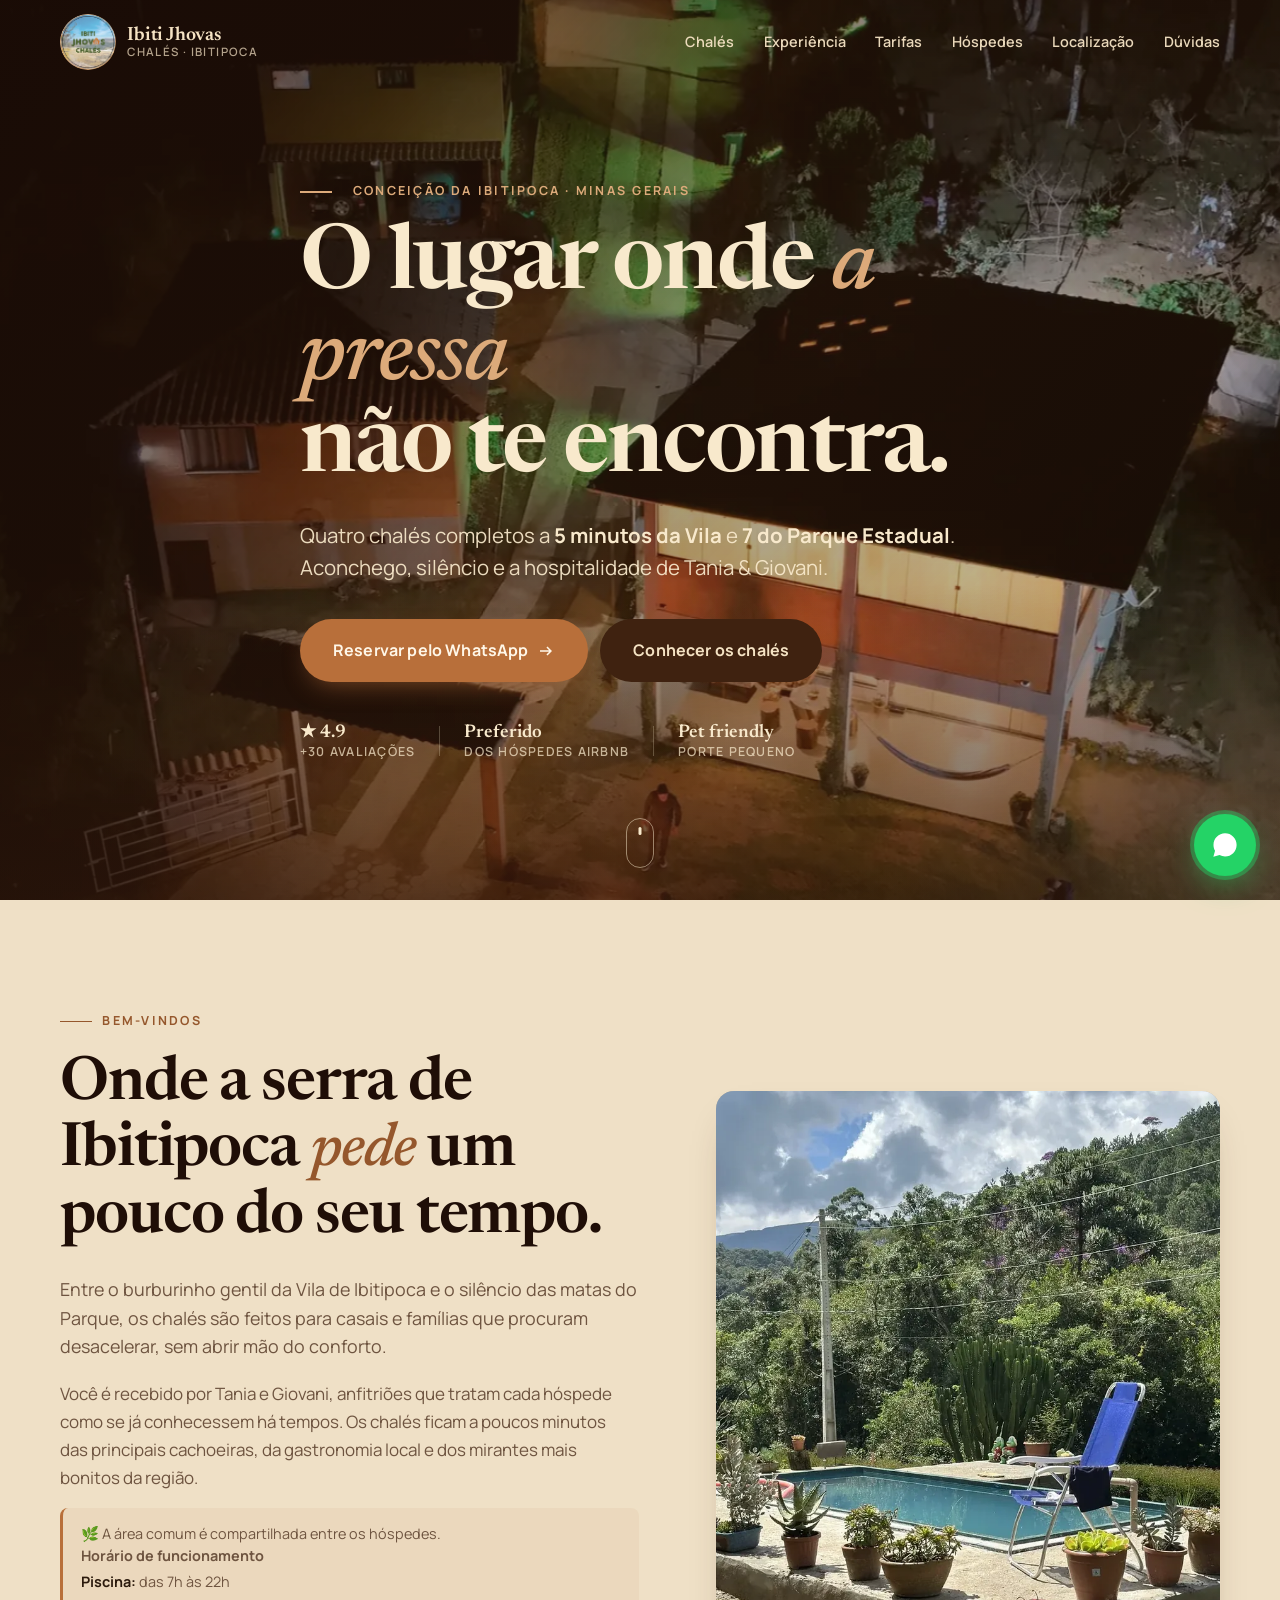
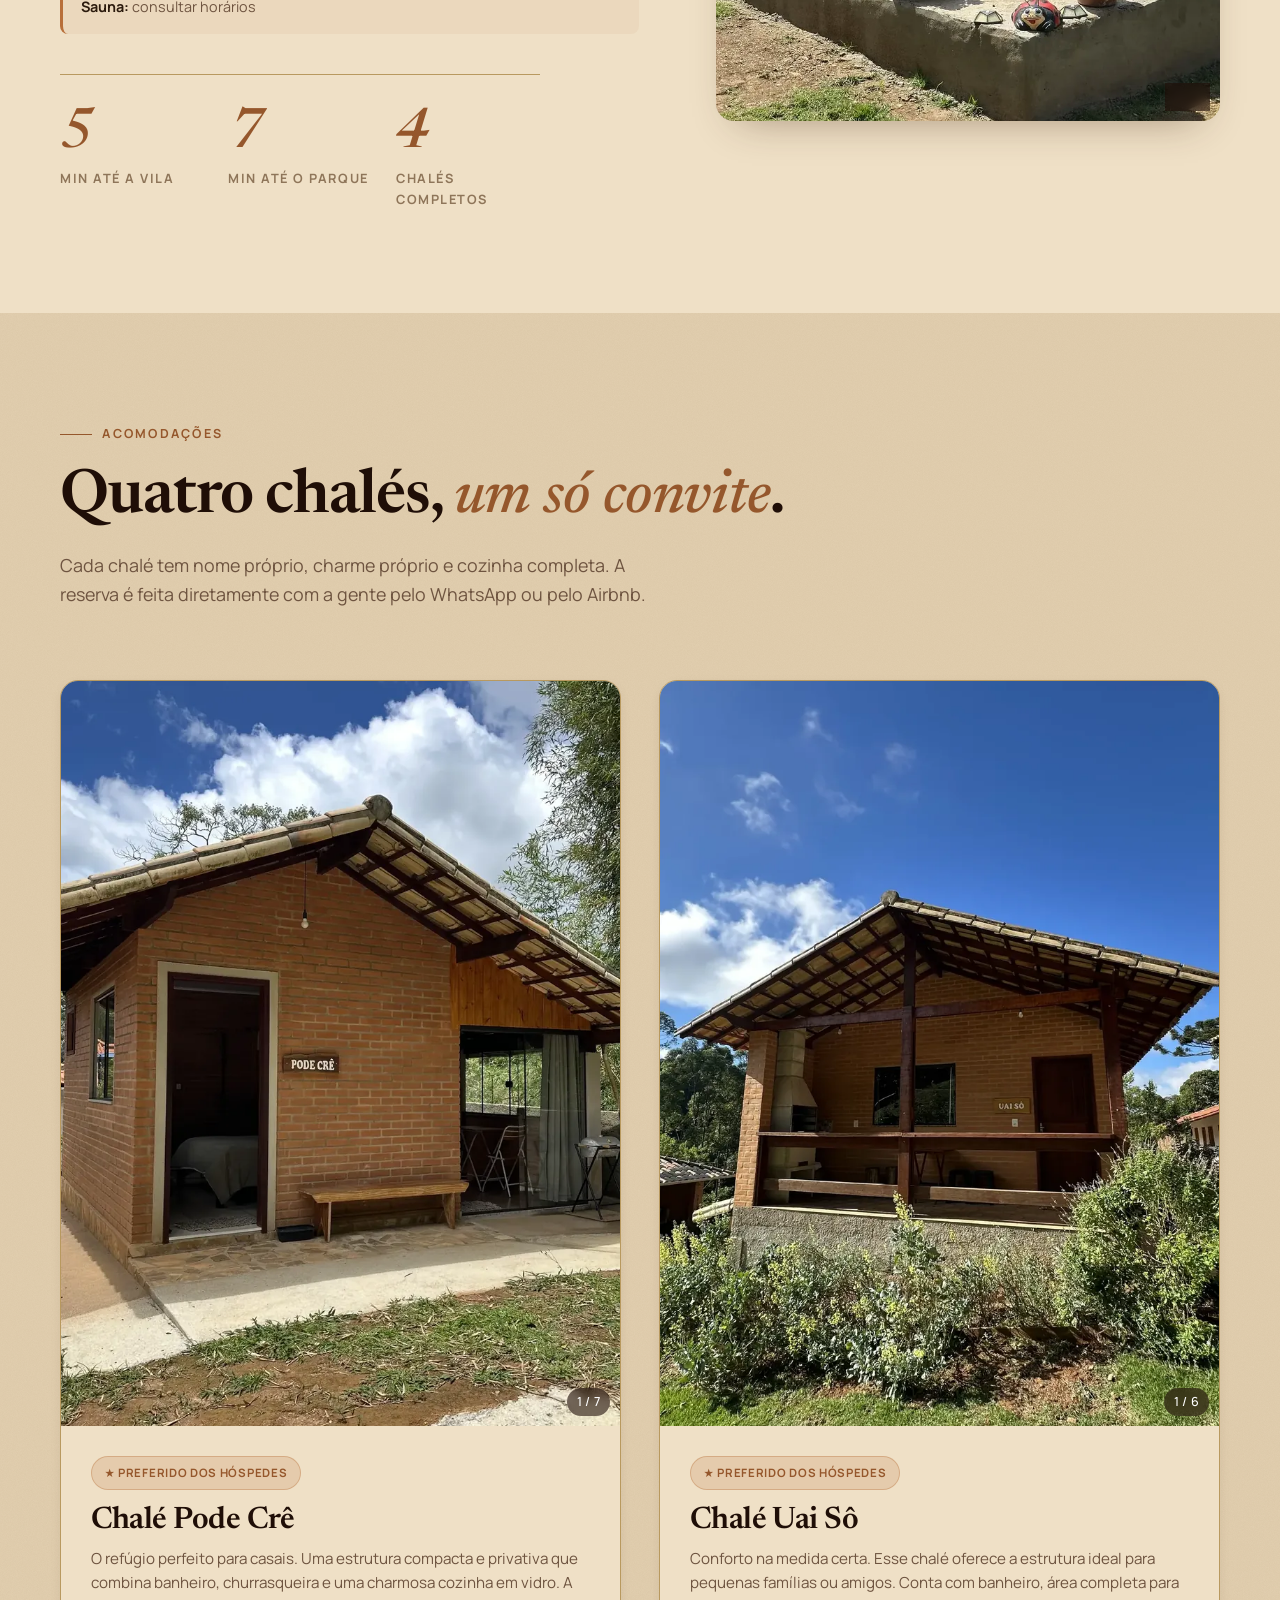
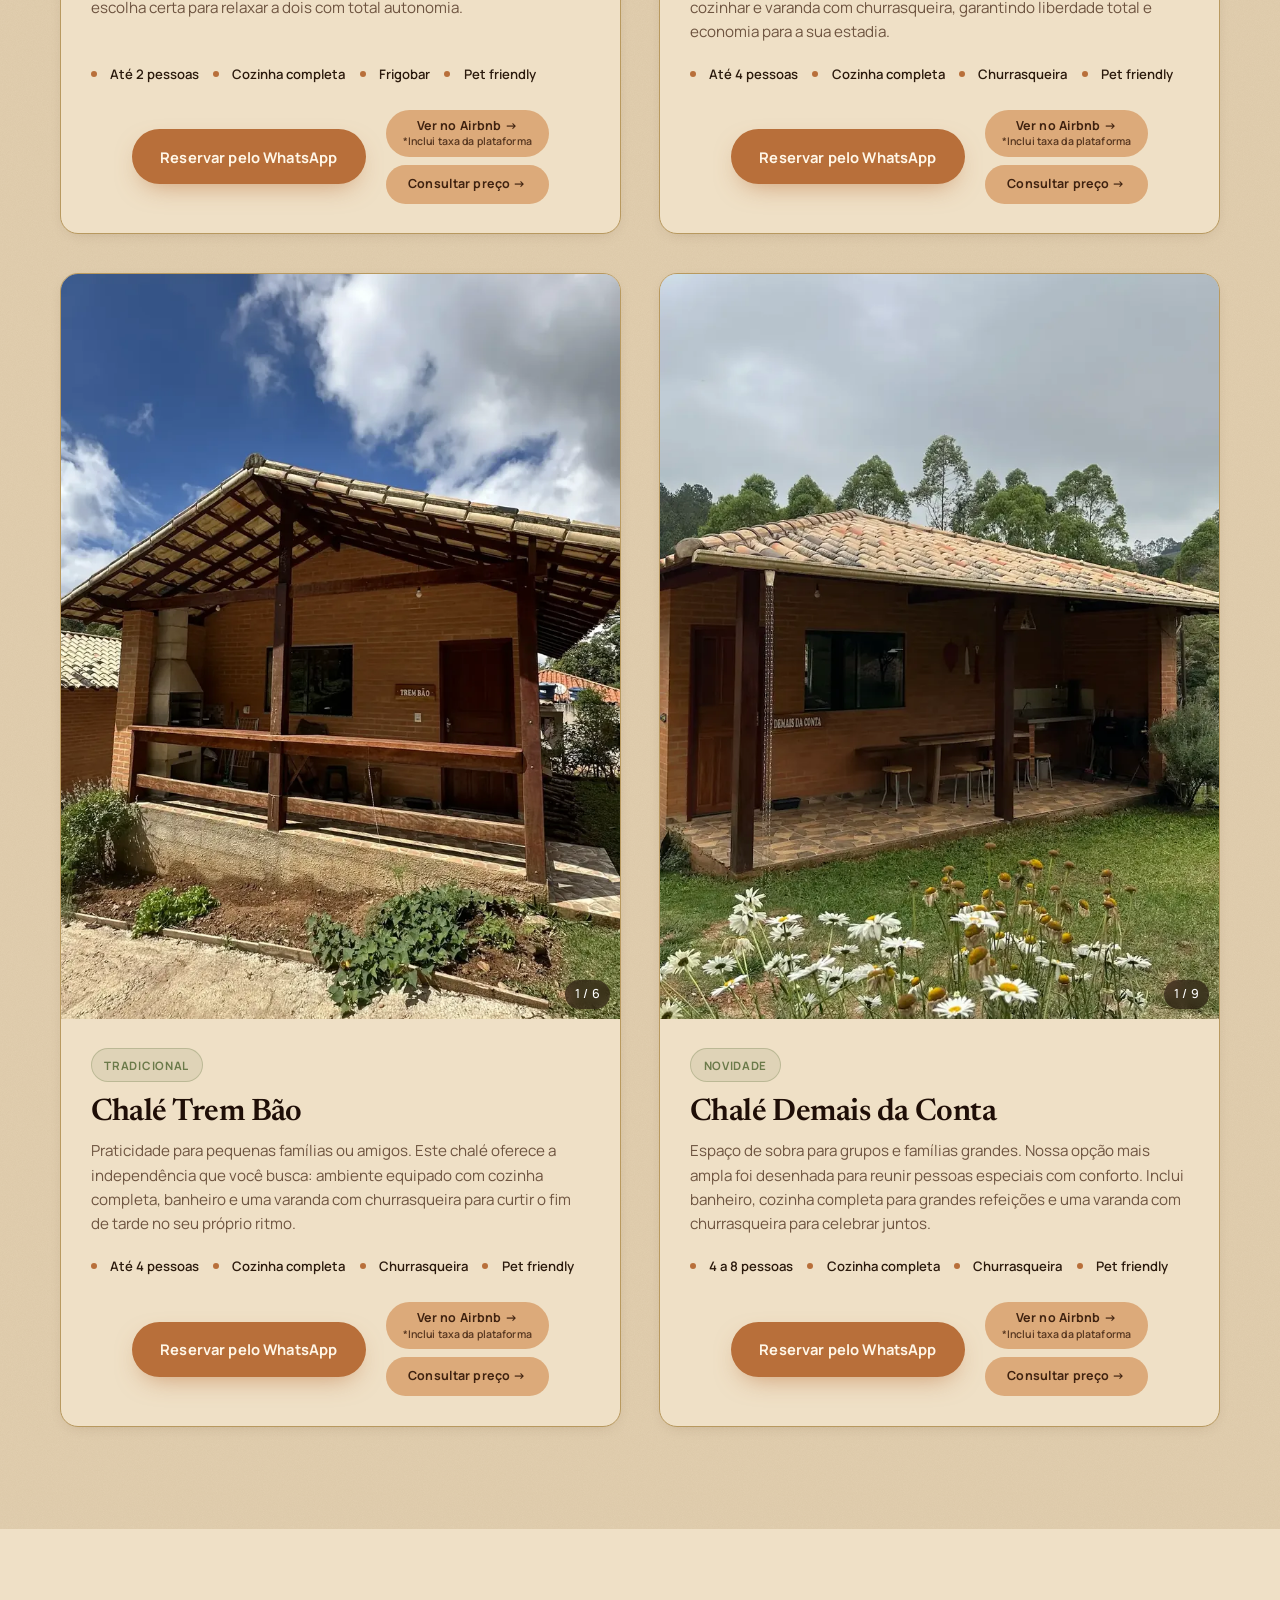
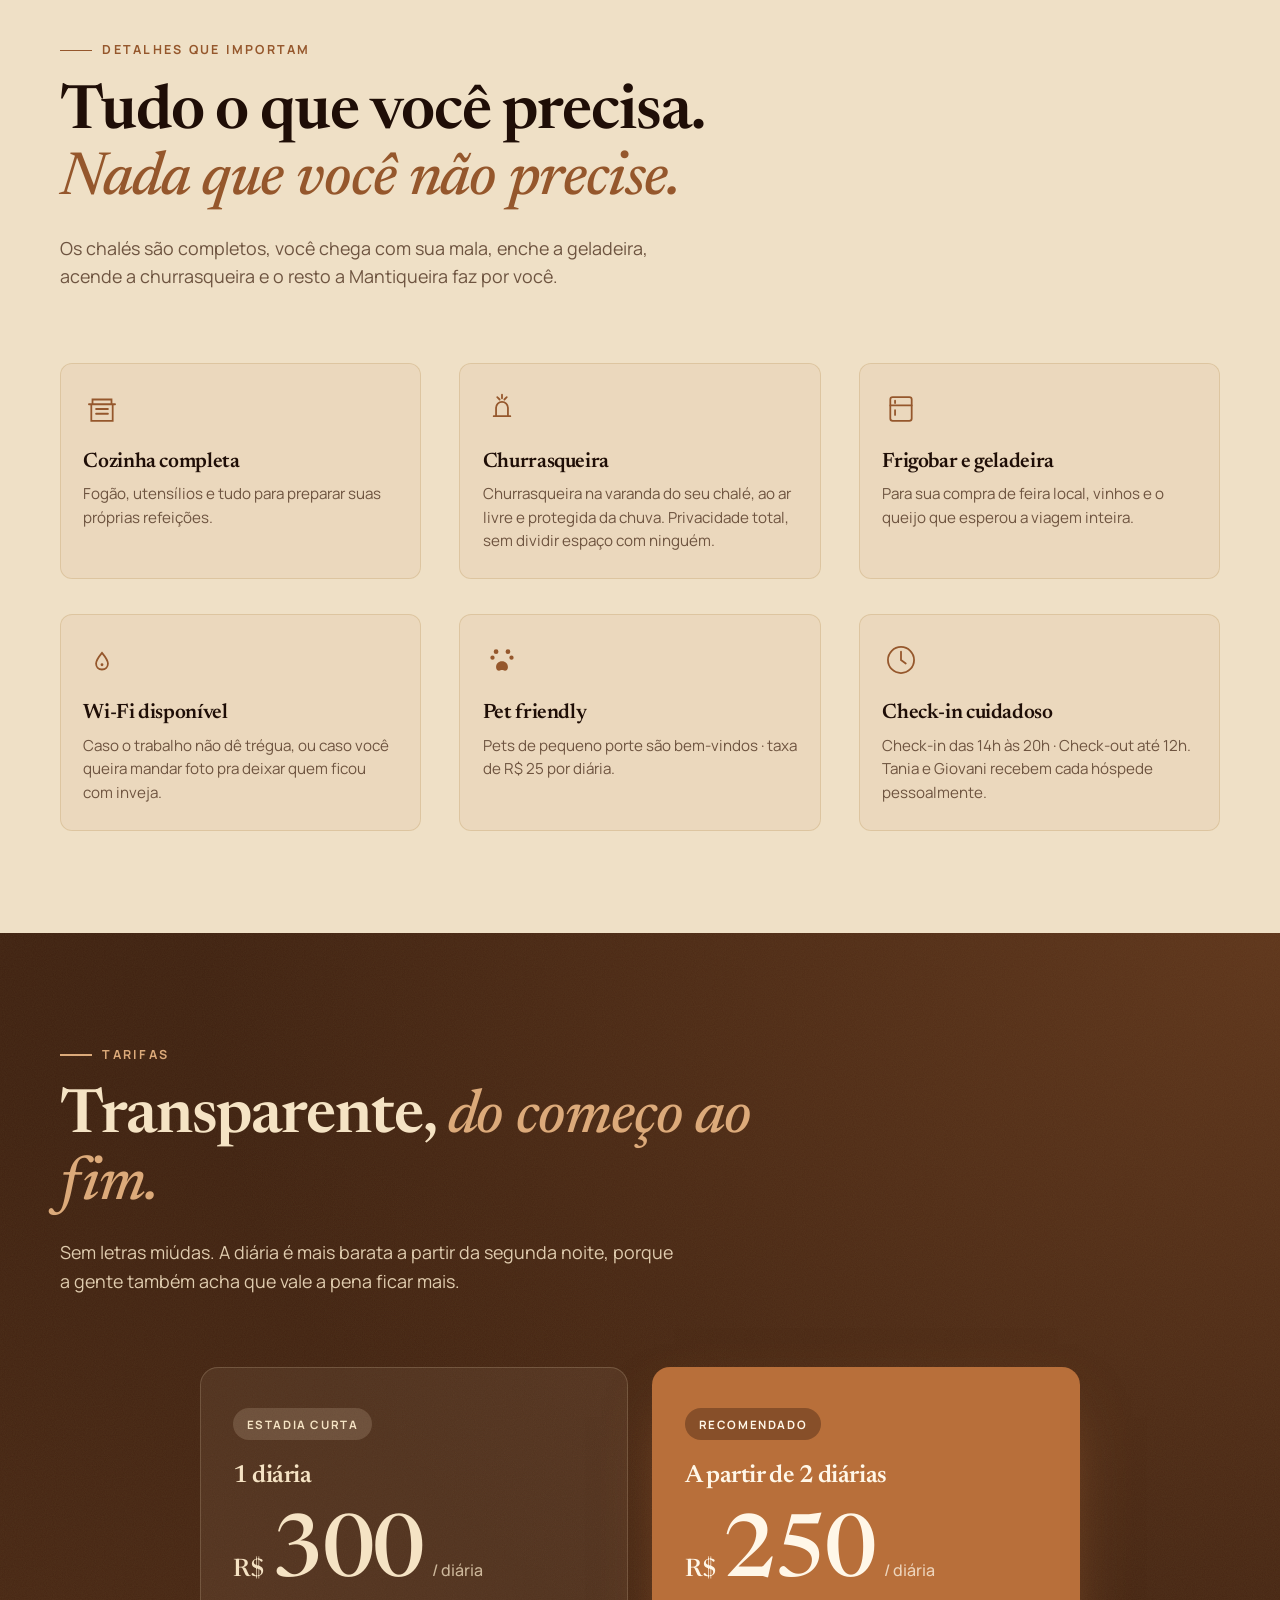
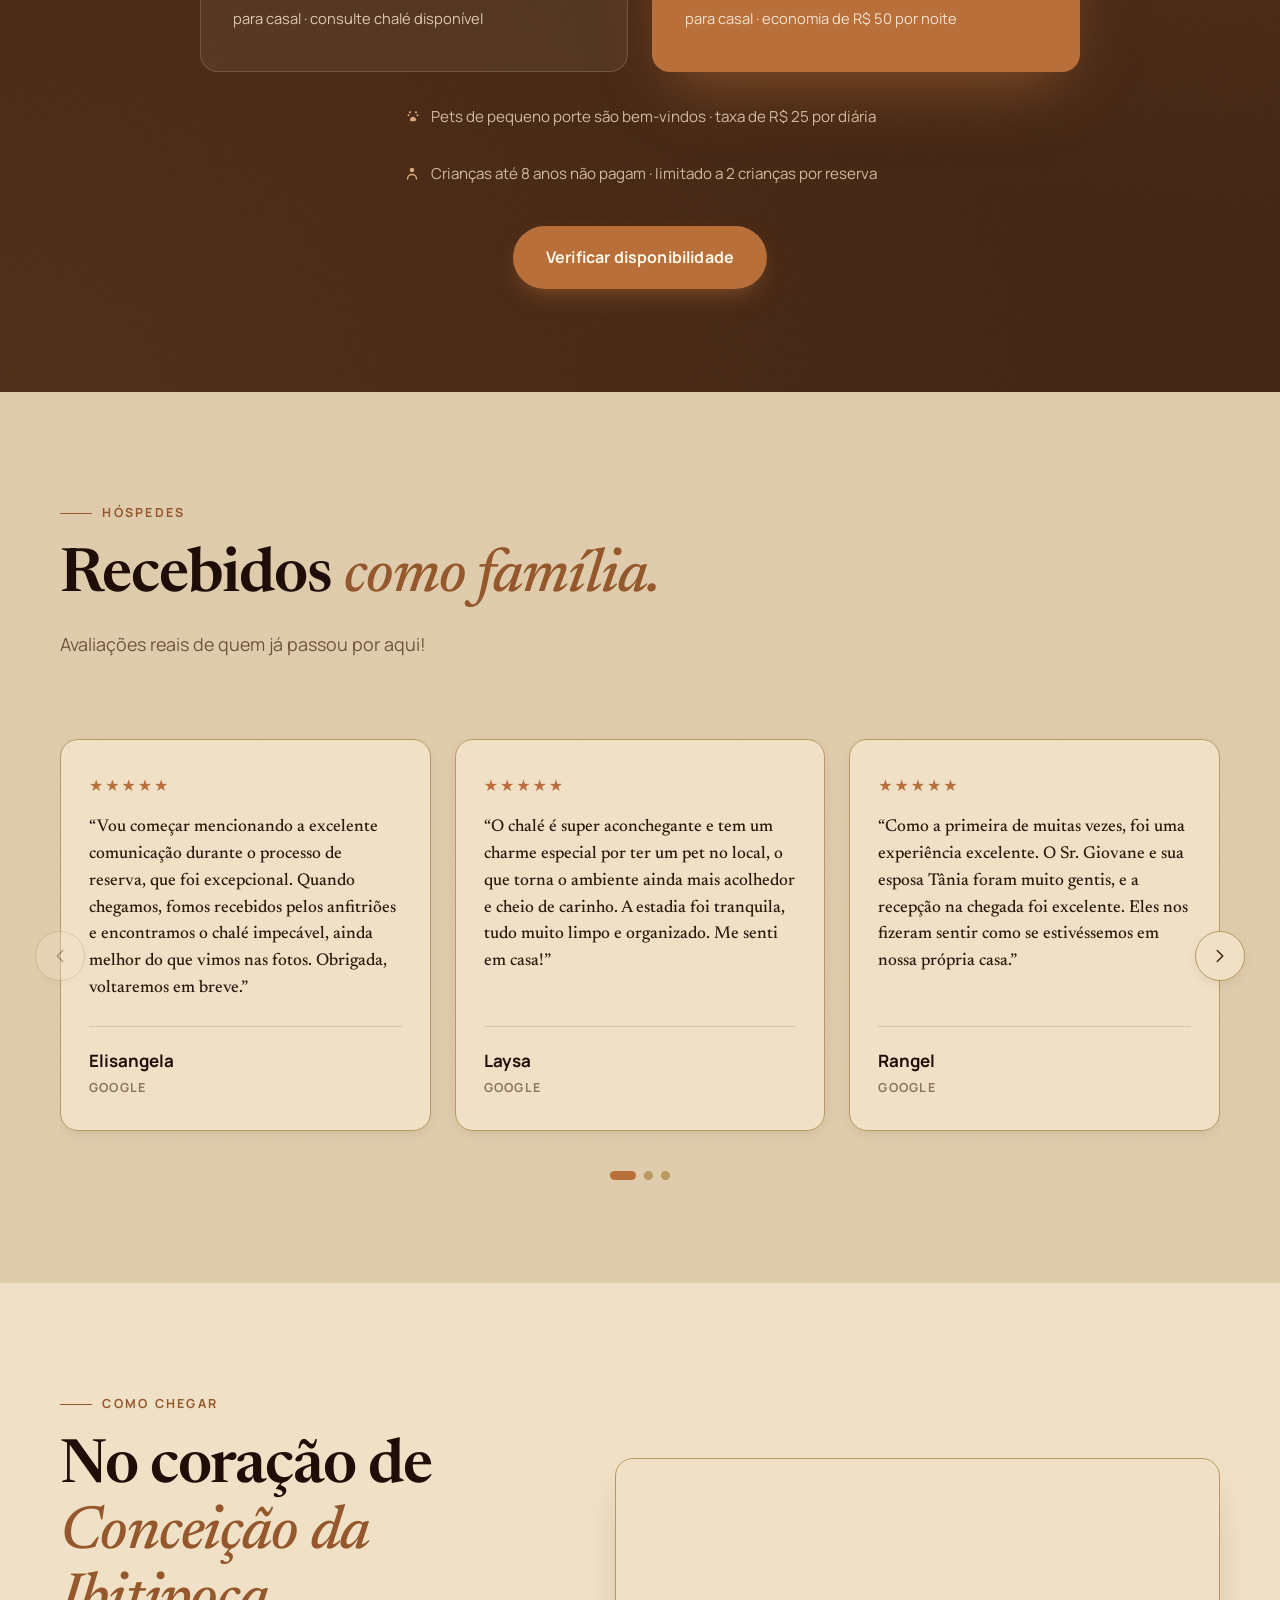
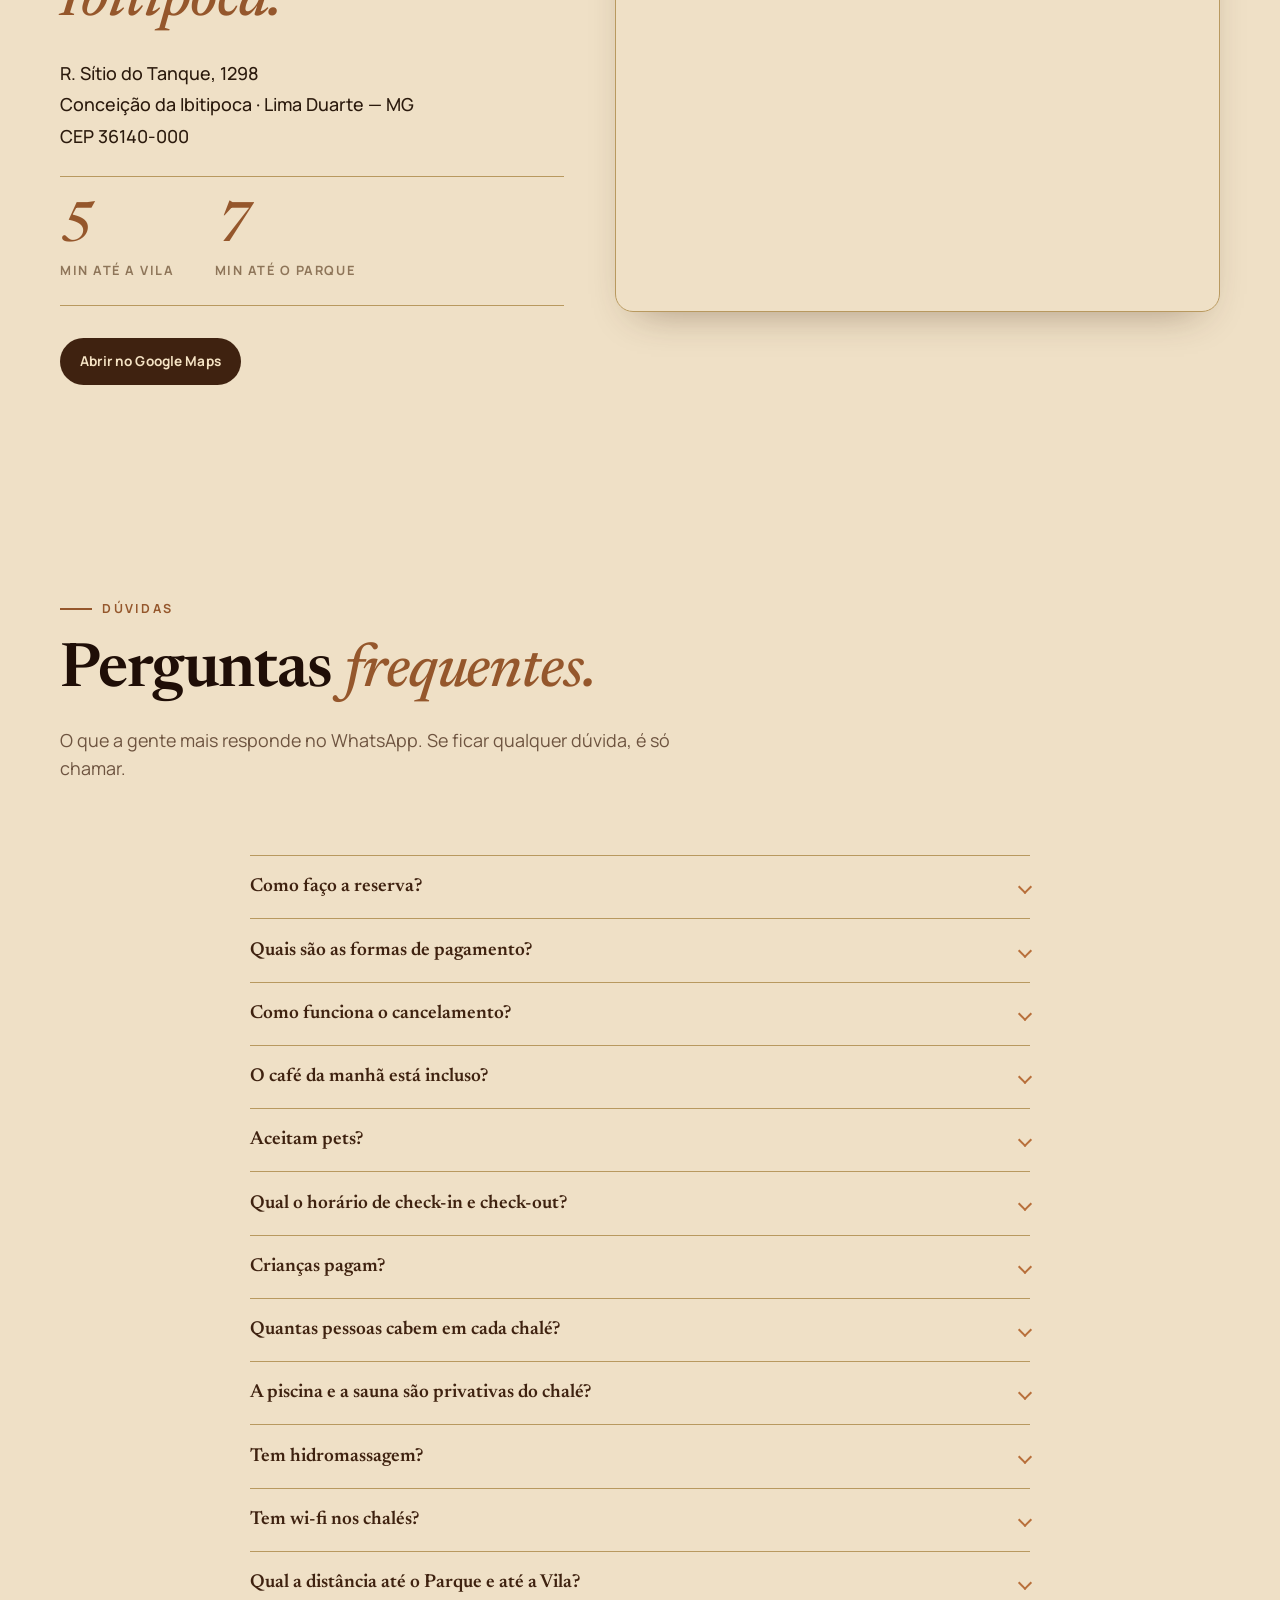
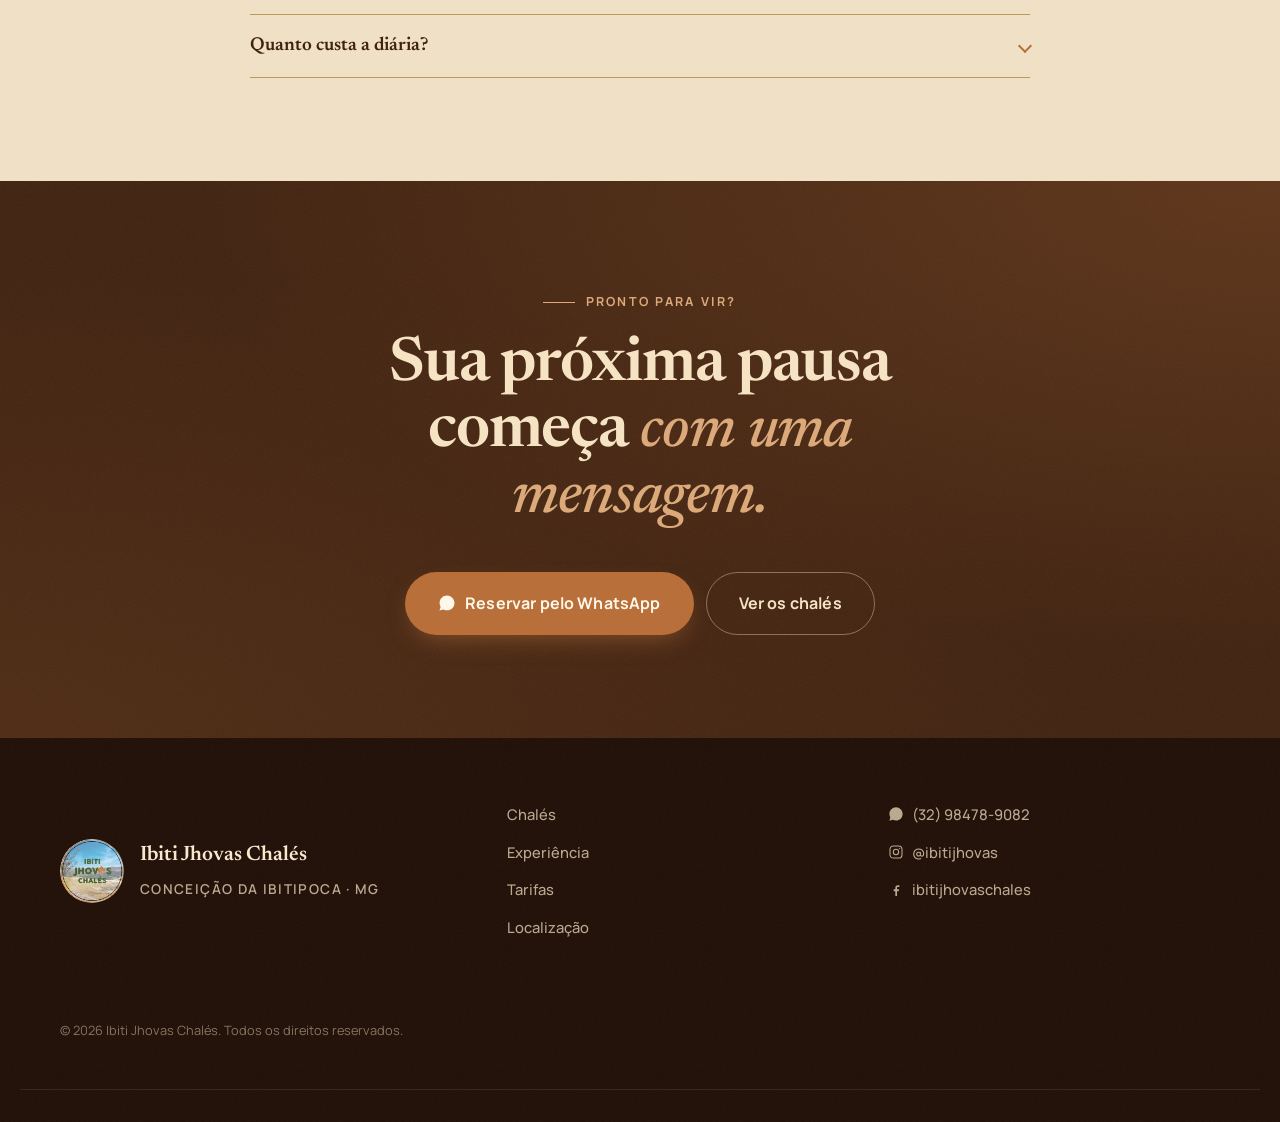
==== commit b7d1a41d: "perf: otimizações do PageSpeed (imagens, fontes, cache e canonical) Imagens - Três tamanhos por foto" ====
--- a/index.html
+++ b/index.html
@@ -15,7 +15,7 @@
 
   <title>Ibiti Jhovas Chalés · Refúgio em Conceição da Ibitipoca, MG</title>
   <meta name="description" content="Quatro chalés completos a 5 minutos da Vila e 7 do Parque Estadual de Ibitipoca. Aconchego, silêncio e a hospitalidade de Tânia & Giovani." />
-  <link rel="canonical" href="/" />
+  <link rel="canonical" href="https://ibitijhovas.vercel.app/" />
 
   <!-- Open Graph / redes sociais -->
   <meta property="og:type" content="website" />
@@ -27,13 +27,20 @@
   <!-- Favicon (placeholder usa o logo enviado) -->
   <link rel="icon" type="image/webp" href="./images/logo.webp" />
 
-  <!-- Fontes -->
+  <!-- Fontes: carregam SEM travar a tela. O texto aparece na hora com a fonte
+       do sistema e troca pela definitiva quando chega (economia de ~2,9s no 4G). -->
   <link rel="preconnect" href="https://fonts.googleapis.com" />
   <link rel="preconnect" href="https://fonts.gstatic.com" crossorigin />
-  <link rel="stylesheet" href="https://fonts.googleapis.com/css2?family=Newsreader:ital,opsz,wght@0,6..72,400..700;1,6..72,400..700&family=Manrope:wght@300..700&display=swap" />
-
-  <!-- Preload da imagem do hero (acelera o LCP no tráfego pago) -->
-  <link rel="preload" as="image" href="./images/Utilizar/Hero/hero.webp" />
+  <link rel="stylesheet" media="print" onload="this.media='all'"
+        href="https://fonts.googleapis.com/css2?family=Newsreader:ital,opsz,wght@0,6..72,400..700;1,6..72,400..700&family=Manrope:wght@300..700&display=swap" />
+  <noscript>
+    <link rel="stylesheet" href="https://fonts.googleapis.com/css2?family=Newsreader:ital,opsz,wght@0,6..72,400..700;1,6..72,400..700&family=Manrope:wght@300..700&display=swap" />
+  </noscript>
+
+  <!-- Preload do hero na versão que o celular realmente usa (acelera o LCP) -->
+  <link rel="preload" as="image" href="./images/Utilizar/Hero/hero.webp"
+        imagesrcset="./images/Utilizar/Hero/hero-400.webp 400w, ./images/Utilizar/Hero/hero-800.webp 800w, ./images/Utilizar/Hero/hero.webp 1200w"
+        imagesizes="100vw" />
 
   <link rel="stylesheet" href="./styles.css" />
 
@@ -126,7 +133,7 @@
   <!-- ================== HERO ================== -->
   <section class="hero" aria-labelledby="hero-title">
     <div class="hero__media">
-      <img src="./images/Utilizar/Hero/hero.webp" alt="Vista dos Ibiti Jhovas Chalés em Conceição da Ibitipoca" fetchpriority="high" />
+      <img src="./images/Utilizar/Hero/hero.webp" srcset="./images/Utilizar/Hero/hero-400.webp 400w, ./images/Utilizar/Hero/hero-800.webp 800w, ./images/Utilizar/Hero/hero.webp 1200w" sizes="100vw" alt="Vista dos Ibiti Jhovas Chalés em Conceição da Ibitipoca" fetchpriority="high" />
       <div class="hero__media-overlay" aria-hidden="true"></div>
     </div>
 
@@ -228,15 +235,15 @@
 
       <figure class="intro__photo intro__photo--gallery" data-gallery>
         <div class="intro__photo-track" data-track>
-              <img src="./images/Utilizar/area/Piscina.webp" alt="Piscina da área comum dos Ibiti Jhovas Chalés" loading="lazy" />
-              <img src="./images/Utilizar/area/Fogueira.webp" alt="Fogueira acesa no espaço comum" loading="lazy" />
-              <img src="./images/Utilizar/area/Sauna.webp" alt="Sauna da área comum" loading="lazy" />
-              <img src="./images/Utilizar/area/Sinuca_1.webp" alt="Mesa de sinuca da área comum" loading="lazy" />
-              <img src="./images/Utilizar/area/Sinuca_2.webp" alt="Mesa de sinuca no espaço comum" loading="lazy" />
-              <img src="./images/Utilizar/area/Rede.webp" alt="Rede para descanso na área comum" loading="lazy" />
-              <img src="./images/Utilizar/area/Vinhos.webp" alt="Adega com seleção de vinhos" loading="lazy" />
-              <img src="./images/Utilizar/area/Banco%20caixa%20dagua.webp" alt="Banco no jardim da área comum" loading="lazy" />
-              <img src="./images/Utilizar/area/Ca%CC%83ofitrio%CC%83es.webp" alt="Cãofitriões" loading="lazy" />
+              <img src="./images/Utilizar/area/Piscina.webp" srcset="./images/Utilizar/area/Piscina-400.webp 400w, ./images/Utilizar/area/Piscina-800.webp 800w, ./images/Utilizar/area/Piscina.webp 1200w" sizes="(max-width: 960px) 92vw, 45vw" alt="Piscina da área comum dos Ibiti Jhovas Chalés" loading="lazy" />
+              <img src="data:image/svg+xml,%3Csvg xmlns='http://www.w3.org/2000/svg'/%3E" data-src="./images/Utilizar/area/Fogueira.webp" data-srcset="./images/Utilizar/area/Fogueira-400.webp 400w, ./images/Utilizar/area/Fogueira-800.webp 800w, ./images/Utilizar/area/Fogueira.webp 1200w" sizes="(max-width: 960px) 92vw, 45vw" alt="Fogueira acesa no espaço comum" />
+              <img src="data:image/svg+xml,%3Csvg xmlns='http://www.w3.org/2000/svg'/%3E" data-src="./images/Utilizar/area/Sauna.webp" data-srcset="./images/Utilizar/area/Sauna-400.webp 400w, ./images/Utilizar/area/Sauna-800.webp 800w, ./images/Utilizar/area/Sauna.webp 1200w" sizes="(max-width: 960px) 92vw, 45vw" alt="Sauna da área comum" />
+              <img src="data:image/svg+xml,%3Csvg xmlns='http://www.w3.org/2000/svg'/%3E" data-src="./images/Utilizar/area/Sinuca_1.webp" data-srcset="./images/Utilizar/area/Sinuca_1-400.webp 400w, ./images/Utilizar/area/Sinuca_1-800.webp 800w, ./images/Utilizar/area/Sinuca_1.webp 1200w" sizes="(max-width: 960px) 92vw, 45vw" alt="Mesa de sinuca da área comum" />
+              <img src="data:image/svg+xml,%3Csvg xmlns='http://www.w3.org/2000/svg'/%3E" data-src="./images/Utilizar/area/Sinuca_2.webp" data-srcset="./images/Utilizar/area/Sinuca_2-400.webp 400w, ./images/Utilizar/area/Sinuca_2-800.webp 800w, ./images/Utilizar/area/Sinuca_2.webp 1200w" sizes="(max-width: 960px) 92vw, 45vw" alt="Mesa de sinuca no espaço comum" />
+              <img src="data:image/svg+xml,%3Csvg xmlns='http://www.w3.org/2000/svg'/%3E" data-src="./images/Utilizar/area/Rede.webp" data-srcset="./images/Utilizar/area/Rede-400.webp 400w, ./images/Utilizar/area/Rede-800.webp 800w, ./images/Utilizar/area/Rede.webp 1200w" sizes="(max-width: 960px) 92vw, 45vw" alt="Rede para descanso na área comum" />
+              <img src="data:image/svg+xml,%3Csvg xmlns='http://www.w3.org/2000/svg'/%3E" data-src="./images/Utilizar/area/Vinhos.webp" data-srcset="./images/Utilizar/area/Vinhos-400.webp 400w, ./images/Utilizar/area/Vinhos-800.webp 800w, ./images/Utilizar/area/Vinhos.webp 1200w" sizes="(max-width: 960px) 92vw, 45vw" alt="Adega com seleção de vinhos" />
+              <img src="data:image/svg+xml,%3Csvg xmlns='http://www.w3.org/2000/svg'/%3E" data-src="./images/Utilizar/area/Banco%20caixa%20dagua.webp" data-srcset="./images/Utilizar/area/Banco%20caixa%20dagua-400.webp 400w, ./images/Utilizar/area/Banco%20caixa%20dagua-800.webp 800w, ./images/Utilizar/area/Banco%20caixa%20dagua.webp 1200w" sizes="(max-width: 960px) 92vw, 45vw" alt="Banco no jardim da área comum" />
+              <img src="data:image/svg+xml,%3Csvg xmlns='http://www.w3.org/2000/svg'/%3E" data-src="./images/Utilizar/area/Ca%CC%83ofitrio%CC%83es.webp" data-srcset="./images/Utilizar/area/Ca%CC%83ofitrio%CC%83es-400.webp 400w, ./images/Utilizar/area/Ca%CC%83ofitrio%CC%83es-800.webp 800w, ./images/Utilizar/area/Ca%CC%83ofitrio%CC%83es.webp 1200w" sizes="(max-width: 960px) 92vw, 45vw" alt="Cãofitriões" />
             </div>
         <button class="intro__photo-nav intro__photo-nav--prev" type="button" data-prev aria-label="Foto anterior">
           <svg viewBox="0 0 24 24" width="20" height="20" aria-hidden="true"><path fill="none" stroke="currentColor" stroke-width="1.8" stroke-linecap="round" stroke-linejoin="round" d="M15 18l-6-6 6-6"/></svg>
@@ -270,13 +277,13 @@
         <article class="chale-card reveal">
           <div class="chale-card__media chale-card__gallery" data-gallery>
             <div class="chale-card__track" data-track>
-              <img src="./images/Utilizar/chale-pode-cre/Frente.webp" alt="Fachada do Chalé Pode Crê" loading="lazy" />
-              <img src="./images/Utilizar/chale-pode-cre/Vista.webp" alt="Vista a partir do Chalé Pode Crê" loading="lazy" />
-              <img src="./images/Utilizar/chale-pode-cre/Quarto.webp" alt="Quarto do Chalé Pode Crê" loading="lazy" />
-              <img src="./images/Utilizar/chale-pode-cre/Cozinha_1.webp" alt="Cozinha equipada do Chalé Pode Crê" loading="lazy" />
-              <img src="./images/Utilizar/chale-pode-cre/Cozinha_2.webp" alt="Cozinha equipada do Chalé Pode Crê" loading="lazy" />
-              <img src="./images/Utilizar/chale-pode-cre/Cozinha_3.webp" alt="Cozinha equipada do Chalé Pode Crê" loading="lazy" />
-              <img src="./images/Utilizar/chale-pode-cre/Banheiro.webp" alt="Banheiro do Chalé Pode Crê" loading="lazy" />
+              <img src="./images/Utilizar/chale-pode-cre/Frente.webp" srcset="./images/Utilizar/chale-pode-cre/Frente-400.webp 400w, ./images/Utilizar/chale-pode-cre/Frente-800.webp 800w, ./images/Utilizar/chale-pode-cre/Frente.webp 1200w" sizes="(max-width: 960px) 92vw, 45vw" alt="Fachada do Chalé Pode Crê" loading="lazy" />
+              <img src="data:image/svg+xml,%3Csvg xmlns='http://www.w3.org/2000/svg'/%3E" data-src="./images/Utilizar/chale-pode-cre/Vista.webp" data-srcset="./images/Utilizar/chale-pode-cre/Vista-400.webp 400w, ./images/Utilizar/chale-pode-cre/Vista-800.webp 800w, ./images/Utilizar/chale-pode-cre/Vista.webp 1200w" sizes="(max-width: 960px) 92vw, 45vw" alt="Vista a partir do Chalé Pode Crê" />
+              <img src="data:image/svg+xml,%3Csvg xmlns='http://www.w3.org/2000/svg'/%3E" data-src="./images/Utilizar/chale-pode-cre/Quarto.webp" data-srcset="./images/Utilizar/chale-pode-cre/Quarto-400.webp 400w, ./images/Utilizar/chale-pode-cre/Quarto-800.webp 800w, ./images/Utilizar/chale-pode-cre/Quarto.webp 1200w" sizes="(max-width: 960px) 92vw, 45vw" alt="Quarto do Chalé Pode Crê" />
+              <img src="data:image/svg+xml,%3Csvg xmlns='http://www.w3.org/2000/svg'/%3E" data-src="./images/Utilizar/chale-pode-cre/Cozinha_1.webp" data-srcset="./images/Utilizar/chale-pode-cre/Cozinha_1-400.webp 400w, ./images/Utilizar/chale-pode-cre/Cozinha_1-800.webp 800w, ./images/Utilizar/chale-pode-cre/Cozinha_1.webp 1200w" sizes="(max-width: 960px) 92vw, 45vw" alt="Cozinha equipada do Chalé Pode Crê" />
+              <img src="data:image/svg+xml,%3Csvg xmlns='http://www.w3.org/2000/svg'/%3E" data-src="./images/Utilizar/chale-pode-cre/Cozinha_2.webp" data-srcset="./images/Utilizar/chale-pode-cre/Cozinha_2-400.webp 400w, ./images/Utilizar/chale-pode-cre/Cozinha_2-800.webp 800w, ./images/Utilizar/chale-pode-cre/Cozinha_2.webp 1200w" sizes="(max-width: 960px) 92vw, 45vw" alt="Cozinha equipada do Chalé Pode Crê" />
+              <img src="data:image/svg+xml,%3Csvg xmlns='http://www.w3.org/2000/svg'/%3E" data-src="./images/Utilizar/chale-pode-cre/Cozinha_3.webp" data-srcset="./images/Utilizar/chale-pode-cre/Cozinha_3-400.webp 400w, ./images/Utilizar/chale-pode-cre/Cozinha_3-800.webp 800w, ./images/Utilizar/chale-pode-cre/Cozinha_3.webp 1200w" sizes="(max-width: 960px) 92vw, 45vw" alt="Cozinha equipada do Chalé Pode Crê" />
+              <img src="data:image/svg+xml,%3Csvg xmlns='http://www.w3.org/2000/svg'/%3E" data-src="./images/Utilizar/chale-pode-cre/Banheiro.webp" data-srcset="./images/Utilizar/chale-pode-cre/Banheiro-400.webp 400w, ./images/Utilizar/chale-pode-cre/Banheiro-800.webp 800w, ./images/Utilizar/chale-pode-cre/Banheiro.webp 1200w" sizes="(max-width: 960px) 92vw, 45vw" alt="Banheiro do Chalé Pode Crê" />
             </div>
             <button class="chale-card__nav chale-card__nav--prev" type="button" data-prev aria-label="Foto anterior">
               <svg viewBox="0 0 24 24" width="20" height="20" aria-hidden="true"><path fill="none" stroke="currentColor" stroke-width="1.8" stroke-linecap="round" stroke-linejoin="round" d="M15 18l-6-6 6-6"/></svg>
@@ -325,12 +332,12 @@
         <article class="chale-card reveal">
           <div class="chale-card__media chale-card__gallery" data-gallery>
             <div class="chale-card__track" data-track>
-              <img src="./images/Utilizar/chale-uai-so/Frente.webp" alt="Fachada do Chalé Uai Sô" loading="lazy" />
-              <img src="./images/Utilizar/chale-uai-so/Varanda.webp" alt="Varanda do Chalé Uai Sô" loading="lazy" />
-              <img src="./images/Utilizar/chale-uai-so/Dentro_Geral.webp" alt="Interior do Chalé Uai Sô" loading="lazy" />
-              <img src="./images/Utilizar/chale-uai-so/Cama.webp" alt="Quarto do Chalé Uai Sô" loading="lazy" />
-              <img src="./images/Utilizar/chale-uai-so/Cozinha.webp" alt="Cozinha equipada do Chalé Uai Sô" loading="lazy" />
-              <img src="./images/Utilizar/chale-uai-so/Banheiro.webp" alt="Banheiro do Chalé Uai Sô" loading="lazy" />
+              <img src="./images/Utilizar/chale-uai-so/Frente.webp" srcset="./images/Utilizar/chale-uai-so/Frente-400.webp 400w, ./images/Utilizar/chale-uai-so/Frente-800.webp 800w, ./images/Utilizar/chale-uai-so/Frente.webp 1200w" sizes="(max-width: 960px) 92vw, 45vw" alt="Fachada do Chalé Uai Sô" loading="lazy" />
+              <img src="data:image/svg+xml,%3Csvg xmlns='http://www.w3.org/2000/svg'/%3E" data-src="./images/Utilizar/chale-uai-so/Varanda.webp" data-srcset="./images/Utilizar/chale-uai-so/Varanda-400.webp 400w, ./images/Utilizar/chale-uai-so/Varanda-800.webp 800w, ./images/Utilizar/chale-uai-so/Varanda.webp 1200w" sizes="(max-width: 960px) 92vw, 45vw" alt="Varanda do Chalé Uai Sô" />
+              <img src="data:image/svg+xml,%3Csvg xmlns='http://www.w3.org/2000/svg'/%3E" data-src="./images/Utilizar/chale-uai-so/Dentro_Geral.webp" data-srcset="./images/Utilizar/chale-uai-so/Dentro_Geral-400.webp 400w, ./images/Utilizar/chale-uai-so/Dentro_Geral-800.webp 800w, ./images/Utilizar/chale-uai-so/Dentro_Geral.webp 1200w" sizes="(max-width: 960px) 92vw, 45vw" alt="Interior do Chalé Uai Sô" />
+              <img src="data:image/svg+xml,%3Csvg xmlns='http://www.w3.org/2000/svg'/%3E" data-src="./images/Utilizar/chale-uai-so/Cama.webp" data-srcset="./images/Utilizar/chale-uai-so/Cama-400.webp 400w, ./images/Utilizar/chale-uai-so/Cama-800.webp 800w, ./images/Utilizar/chale-uai-so/Cama.webp 1200w" sizes="(max-width: 960px) 92vw, 45vw" alt="Quarto do Chalé Uai Sô" />
+              <img src="data:image/svg+xml,%3Csvg xmlns='http://www.w3.org/2000/svg'/%3E" data-src="./images/Utilizar/chale-uai-so/Cozinha.webp" data-srcset="./images/Utilizar/chale-uai-so/Cozinha-400.webp 400w, ./images/Utilizar/chale-uai-so/Cozinha-800.webp 800w, ./images/Utilizar/chale-uai-so/Cozinha.webp 1200w" sizes="(max-width: 960px) 92vw, 45vw" alt="Cozinha equipada do Chalé Uai Sô" />
+              <img src="data:image/svg+xml,%3Csvg xmlns='http://www.w3.org/2000/svg'/%3E" data-src="./images/Utilizar/chale-uai-so/Banheiro.webp" data-srcset="./images/Utilizar/chale-uai-so/Banheiro-400.webp 400w, ./images/Utilizar/chale-uai-so/Banheiro-800.webp 800w, ./images/Utilizar/chale-uai-so/Banheiro.webp 1200w" sizes="(max-width: 960px) 92vw, 45vw" alt="Banheiro do Chalé Uai Sô" />
             </div>
             <button class="chale-card__nav chale-card__nav--prev" type="button" data-prev aria-label="Foto anterior">
               <svg viewBox="0 0 24 24" width="20" height="20" aria-hidden="true"><path fill="none" stroke="currentColor" stroke-width="1.8" stroke-linecap="round" stroke-linejoin="round" d="M15 18l-6-6 6-6"/></svg>
@@ -379,12 +386,12 @@
         <article class="chale-card reveal">
           <div class="chale-card__media chale-card__gallery" data-gallery>
             <div class="chale-card__track" data-track>
-              <img src="./images/Utilizar/chale-trem-bao/Frente.webp" alt="Fachada do Chalé Trem Bão" loading="lazy" />
-              <img src="./images/Utilizar/chale-trem-bao/Varanda.webp" alt="Varanda do Chalé Trem Bão" loading="lazy" />
-              <img src="./images/Utilizar/chale-trem-bao/Dentro_Geral.webp" alt="Interior do Chalé Trem Bão" loading="lazy" />
-              <img src="./images/Utilizar/chale-trem-bao/Cozinha_1.webp" alt="Cozinha equipada do Chalé Trem Bão" loading="lazy" />
-              <img src="./images/Utilizar/chale-trem-bao/Cozinha_2.webp" alt="Cozinha equipada do Chalé Trem Bão" loading="lazy" />
-              <img src="./images/Utilizar/chale-trem-bao/Banheiro.webp" alt="Banheiro do Chalé Trem Bão" loading="lazy" />
+              <img src="./images/Utilizar/chale-trem-bao/Frente.webp" srcset="./images/Utilizar/chale-trem-bao/Frente-400.webp 400w, ./images/Utilizar/chale-trem-bao/Frente-800.webp 800w, ./images/Utilizar/chale-trem-bao/Frente.webp 1200w" sizes="(max-width: 960px) 92vw, 45vw" alt="Fachada do Chalé Trem Bão" loading="lazy" />
+              <img src="data:image/svg+xml,%3Csvg xmlns='http://www.w3.org/2000/svg'/%3E" data-src="./images/Utilizar/chale-trem-bao/Varanda.webp" data-srcset="./images/Utilizar/chale-trem-bao/Varanda-400.webp 400w, ./images/Utilizar/chale-trem-bao/Varanda-800.webp 800w, ./images/Utilizar/chale-trem-bao/Varanda.webp 1200w" sizes="(max-width: 960px) 92vw, 45vw" alt="Varanda do Chalé Trem Bão" />
+              <img src="data:image/svg+xml,%3Csvg xmlns='http://www.w3.org/2000/svg'/%3E" data-src="./images/Utilizar/chale-trem-bao/Dentro_Geral.webp" data-srcset="./images/Utilizar/chale-trem-bao/Dentro_Geral-400.webp 400w, ./images/Utilizar/chale-trem-bao/Dentro_Geral-800.webp 800w, ./images/Utilizar/chale-trem-bao/Dentro_Geral.webp 1200w" sizes="(max-width: 960px) 92vw, 45vw" alt="Interior do Chalé Trem Bão" />
+              <img src="data:image/svg+xml,%3Csvg xmlns='http://www.w3.org/2000/svg'/%3E" data-src="./images/Utilizar/chale-trem-bao/Cozinha_1.webp" data-srcset="./images/Utilizar/chale-trem-bao/Cozinha_1-400.webp 400w, ./images/Utilizar/chale-trem-bao/Cozinha_1-800.webp 800w, ./images/Utilizar/chale-trem-bao/Cozinha_1.webp 1200w" sizes="(max-width: 960px) 92vw, 45vw" alt="Cozinha equipada do Chalé Trem Bão" />
+              <img src="data:image/svg+xml,%3Csvg xmlns='http://www.w3.org/2000/svg'/%3E" data-src="./images/Utilizar/chale-trem-bao/Cozinha_2.webp" data-srcset="./images/Utilizar/chale-trem-bao/Cozinha_2-400.webp 400w, ./images/Utilizar/chale-trem-bao/Cozinha_2-800.webp 800w, ./images/Utilizar/chale-trem-bao/Cozinha_2.webp 1200w" sizes="(max-width: 960px) 92vw, 45vw" alt="Cozinha equipada do Chalé Trem Bão" />
+              <img src="data:image/svg+xml,%3Csvg xmlns='http://www.w3.org/2000/svg'/%3E" data-src="./images/Utilizar/chale-trem-bao/Banheiro.webp" data-srcset="./images/Utilizar/chale-trem-bao/Banheiro-400.webp 400w, ./images/Utilizar/chale-trem-bao/Banheiro-800.webp 800w, ./images/Utilizar/chale-trem-bao/Banheiro.webp 1200w" sizes="(max-width: 960px) 92vw, 45vw" alt="Banheiro do Chalé Trem Bão" />
             </div>
             <button class="chale-card__nav chale-card__nav--prev" type="button" data-prev aria-label="Foto anterior">
               <svg viewBox="0 0 24 24" width="20" height="20" aria-hidden="true"><path fill="none" stroke="currentColor" stroke-width="1.8" stroke-linecap="round" stroke-linejoin="round" d="M15 18l-6-6 6-6"/></svg>
@@ -433,15 +440,15 @@
         <article class="chale-card reveal">
           <div class="chale-card__media chale-card__gallery" data-gallery>
             <div class="chale-card__track" data-track>
-              <img src="./images/Utilizar/chale-demais/Frente.webp" alt="Fachada do Chalé Demais da Conta" loading="lazy" />
-              <img src="./images/Utilizar/chale-demais/Varanda_1.webp" alt="Varanda do Chalé Demais da Conta" loading="lazy" />
-              <img src="./images/Utilizar/chale-demais/Varanda_2.webp" alt="Varanda do Chalé Demais da Conta" loading="lazy" />
-              <img src="./images/Utilizar/chale-demais/Dentro_Geral.webp" alt="Interior do Chalé Demais da Conta" loading="lazy" />
-              <img src="./images/Utilizar/chale-demais/Sofa.webp" alt="Sala do Chalé Demais da Conta" loading="lazy" />
-              <img src="./images/Utilizar/chale-demais/Quarto_1.webp" alt="Quarto do Chalé Demais da Conta" loading="lazy" />
-              <img src="./images/Utilizar/chale-demais/Quarto_2.webp" alt="Quarto do Chalé Demais da Conta" loading="lazy" />
-              <img src="./images/Utilizar/chale-demais/Cozinha_2.webp" alt="Cozinha equipada do Chalé Demais da Conta" loading="lazy" />
-              <img src="./images/Utilizar/chale-demais/Banheiro.webp" alt="Banheiro do Chalé Demais da Conta" loading="lazy" />
+              <img src="./images/Utilizar/chale-demais/Frente.webp" srcset="./images/Utilizar/chale-demais/Frente-400.webp 400w, ./images/Utilizar/chale-demais/Frente-800.webp 800w, ./images/Utilizar/chale-demais/Frente.webp 1200w" sizes="(max-width: 960px) 92vw, 45vw" alt="Fachada do Chalé Demais da Conta" loading="lazy" />
+              <img src="data:image/svg+xml,%3Csvg xmlns='http://www.w3.org/2000/svg'/%3E" data-src="./images/Utilizar/chale-demais/Varanda_1.webp" data-srcset="./images/Utilizar/chale-demais/Varanda_1-400.webp 400w, ./images/Utilizar/chale-demais/Varanda_1-800.webp 800w, ./images/Utilizar/chale-demais/Varanda_1.webp 1200w" sizes="(max-width: 960px) 92vw, 45vw" alt="Varanda do Chalé Demais da Conta" />
+              <img src="data:image/svg+xml,%3Csvg xmlns='http://www.w3.org/2000/svg'/%3E" data-src="./images/Utilizar/chale-demais/Varanda_2.webp" data-srcset="./images/Utilizar/chale-demais/Varanda_2-400.webp 400w, ./images/Utilizar/chale-demais/Varanda_2-800.webp 800w, ./images/Utilizar/chale-demais/Varanda_2.webp 1200w" sizes="(max-width: 960px) 92vw, 45vw" alt="Varanda do Chalé Demais da Conta" />
+              <img src="data:image/svg+xml,%3Csvg xmlns='http://www.w3.org/2000/svg'/%3E" data-src="./images/Utilizar/chale-demais/Dentro_Geral.webp" data-srcset="./images/Utilizar/chale-demais/Dentro_Geral-400.webp 400w, ./images/Utilizar/chale-demais/Dentro_Geral-800.webp 800w, ./images/Utilizar/chale-demais/Dentro_Geral.webp 1200w" sizes="(max-width: 960px) 92vw, 45vw" alt="Interior do Chalé Demais da Conta" />
+              <img src="data:image/svg+xml,%3Csvg xmlns='http://www.w3.org/2000/svg'/%3E" data-src="./images/Utilizar/chale-demais/Sofa.webp" data-srcset="./images/Utilizar/chale-demais/Sofa-400.webp 400w, ./images/Utilizar/chale-demais/Sofa-800.webp 800w, ./images/Utilizar/chale-demais/Sofa.webp 1200w" sizes="(max-width: 960px) 92vw, 45vw" alt="Sala do Chalé Demais da Conta" />
+              <img src="data:image/svg+xml,%3Csvg xmlns='http://www.w3.org/2000/svg'/%3E" data-src="./images/Utilizar/chale-demais/Quarto_1.webp" data-srcset="./images/Utilizar/chale-demais/Quarto_1-400.webp 400w, ./images/Utilizar/chale-demais/Quarto_1-800.webp 800w, ./images/Utilizar/chale-demais/Quarto_1.webp 1200w" sizes="(max-width: 960px) 92vw, 45vw" alt="Quarto do Chalé Demais da Conta" />
+              <img src="data:image/svg+xml,%3Csvg xmlns='http://www.w3.org/2000/svg'/%3E" data-src="./images/Utilizar/chale-demais/Quarto_2.webp" data-srcset="./images/Utilizar/chale-demais/Quarto_2-400.webp 400w, ./images/Utilizar/chale-demais/Quarto_2-800.webp 800w, ./images/Utilizar/chale-demais/Quarto_2.webp 1200w" sizes="(max-width: 960px) 92vw, 45vw" alt="Quarto do Chalé Demais da Conta" />
+              <img src="data:image/svg+xml,%3Csvg xmlns='http://www.w3.org/2000/svg'/%3E" data-src="./images/Utilizar/chale-demais/Cozinha_2.webp" data-srcset="./images/Utilizar/chale-demais/Cozinha_2-400.webp 400w, ./images/Utilizar/chale-demais/Cozinha_2-800.webp 800w, ./images/Utilizar/chale-demais/Cozinha_2.webp 1200w" sizes="(max-width: 960px) 92vw, 45vw" alt="Cozinha equipada do Chalé Demais da Conta" />
+              <img src="data:image/svg+xml,%3Csvg xmlns='http://www.w3.org/2000/svg'/%3E" data-src="./images/Utilizar/chale-demais/Banheiro.webp" data-srcset="./images/Utilizar/chale-demais/Banheiro-400.webp 400w, ./images/Utilizar/chale-demais/Banheiro-800.webp 800w, ./images/Utilizar/chale-demais/Banheiro.webp 1200w" sizes="(max-width: 960px) 92vw, 45vw" alt="Banheiro do Chalé Demais da Conta" />
             </div>
             <button class="chale-card__nav chale-card__nav--prev" type="button" data-prev aria-label="Foto anterior">
               <svg viewBox="0 0 24 24" width="20" height="20" aria-hidden="true"><path fill="none" stroke="currentColor" stroke-width="1.8" stroke-linecap="round" stroke-linejoin="round" d="M15 18l-6-6 6-6"/></svg>
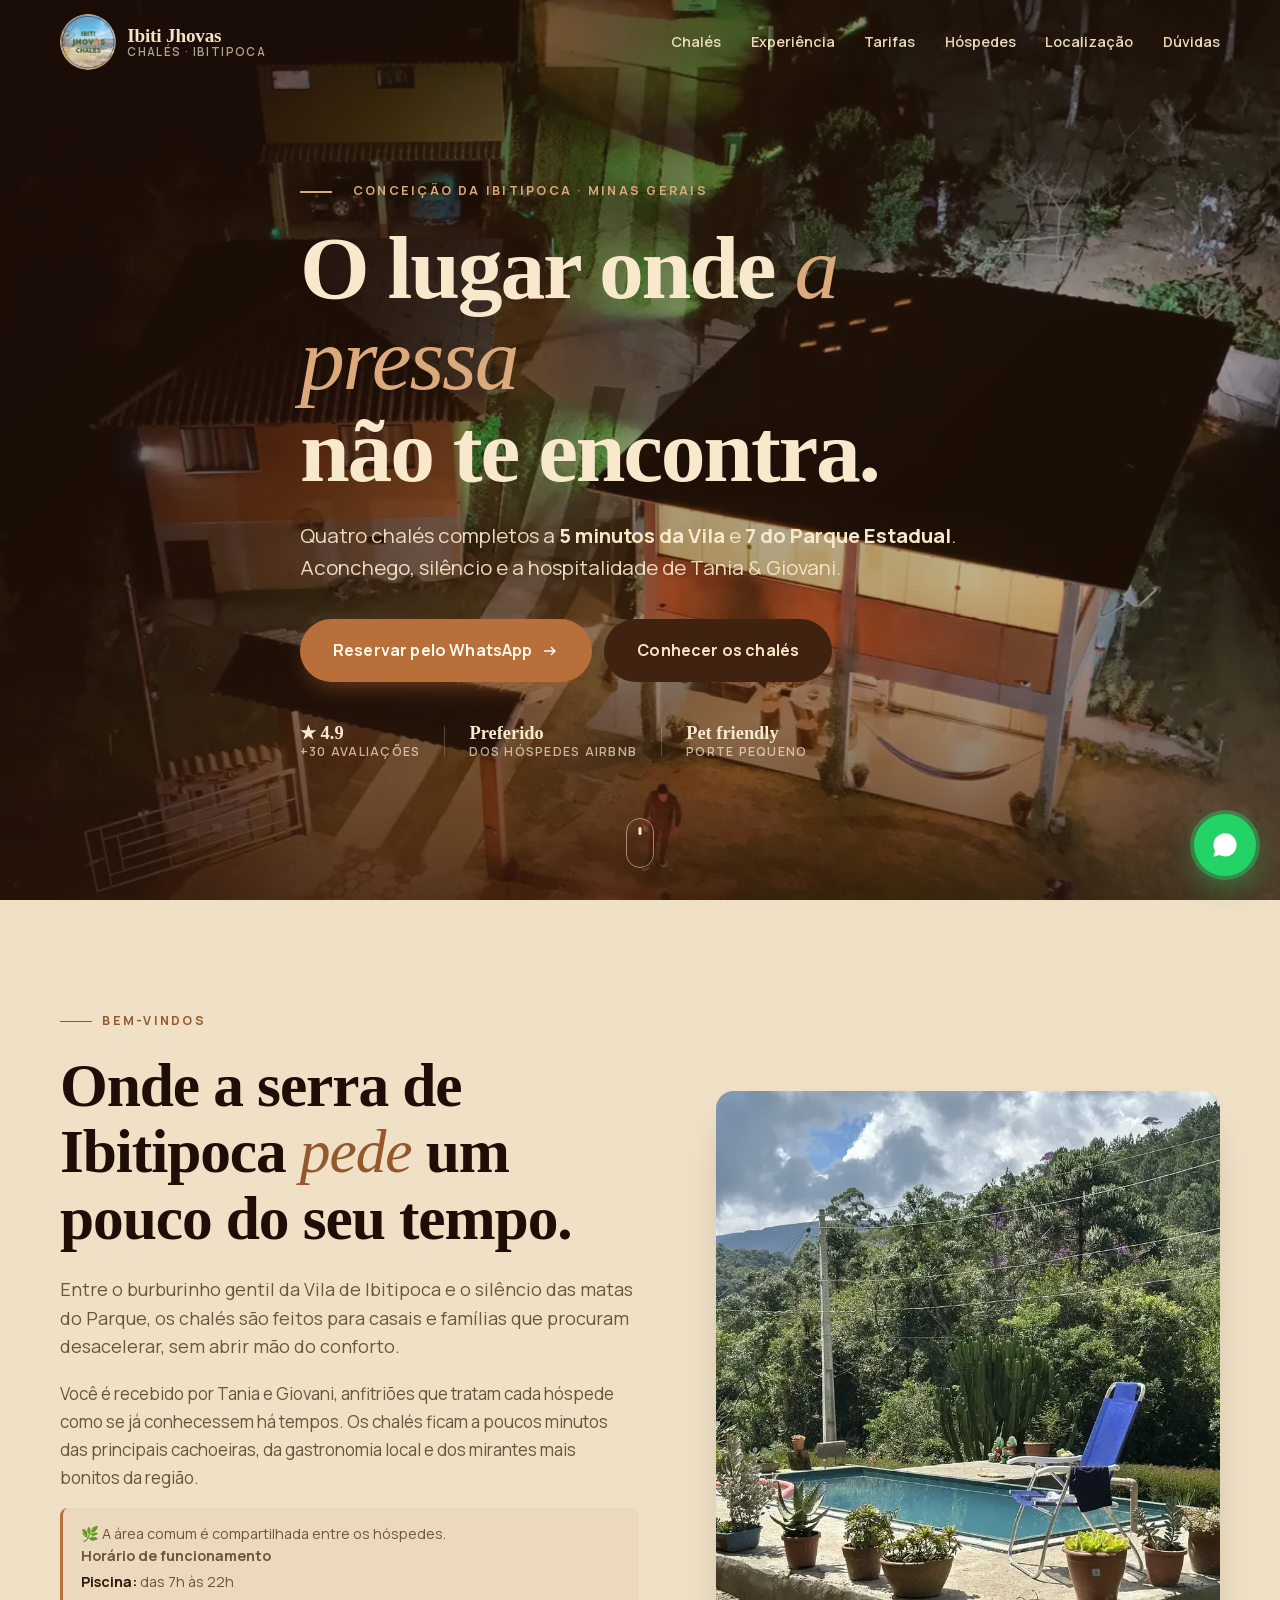
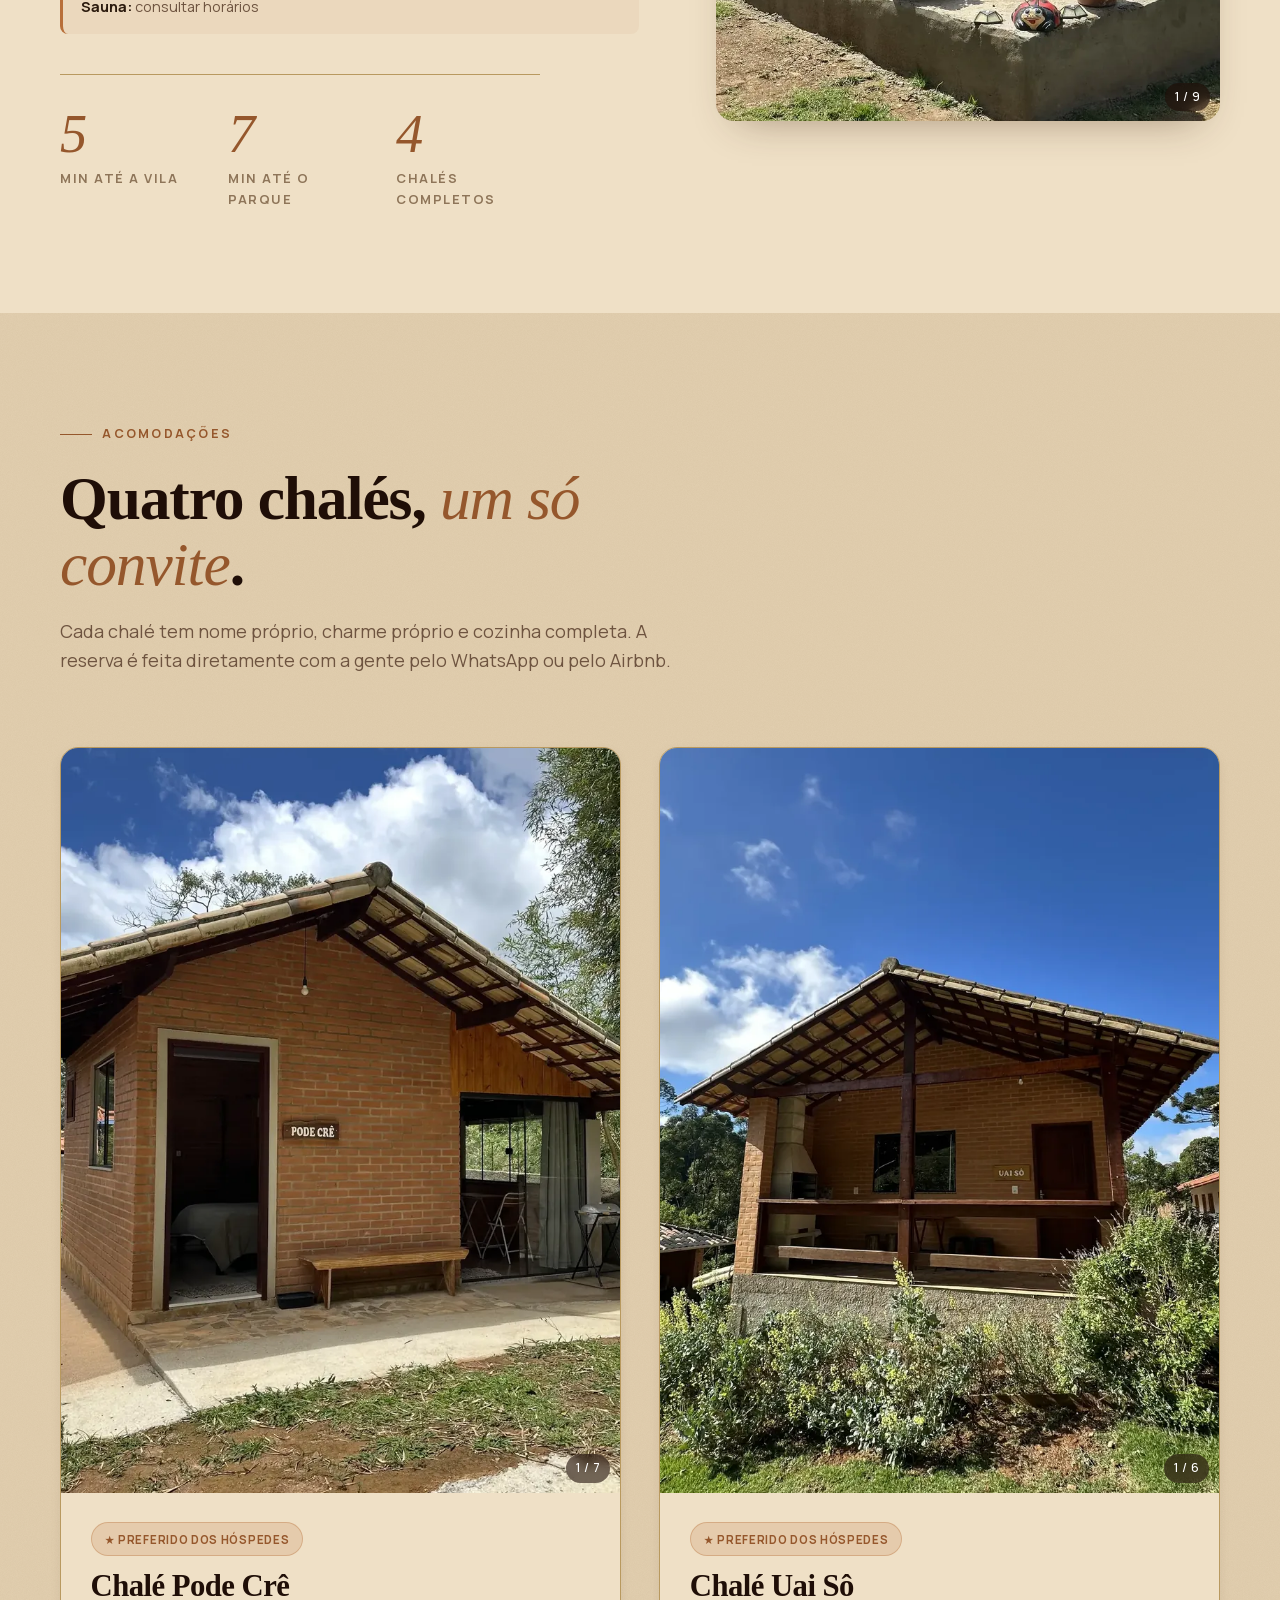
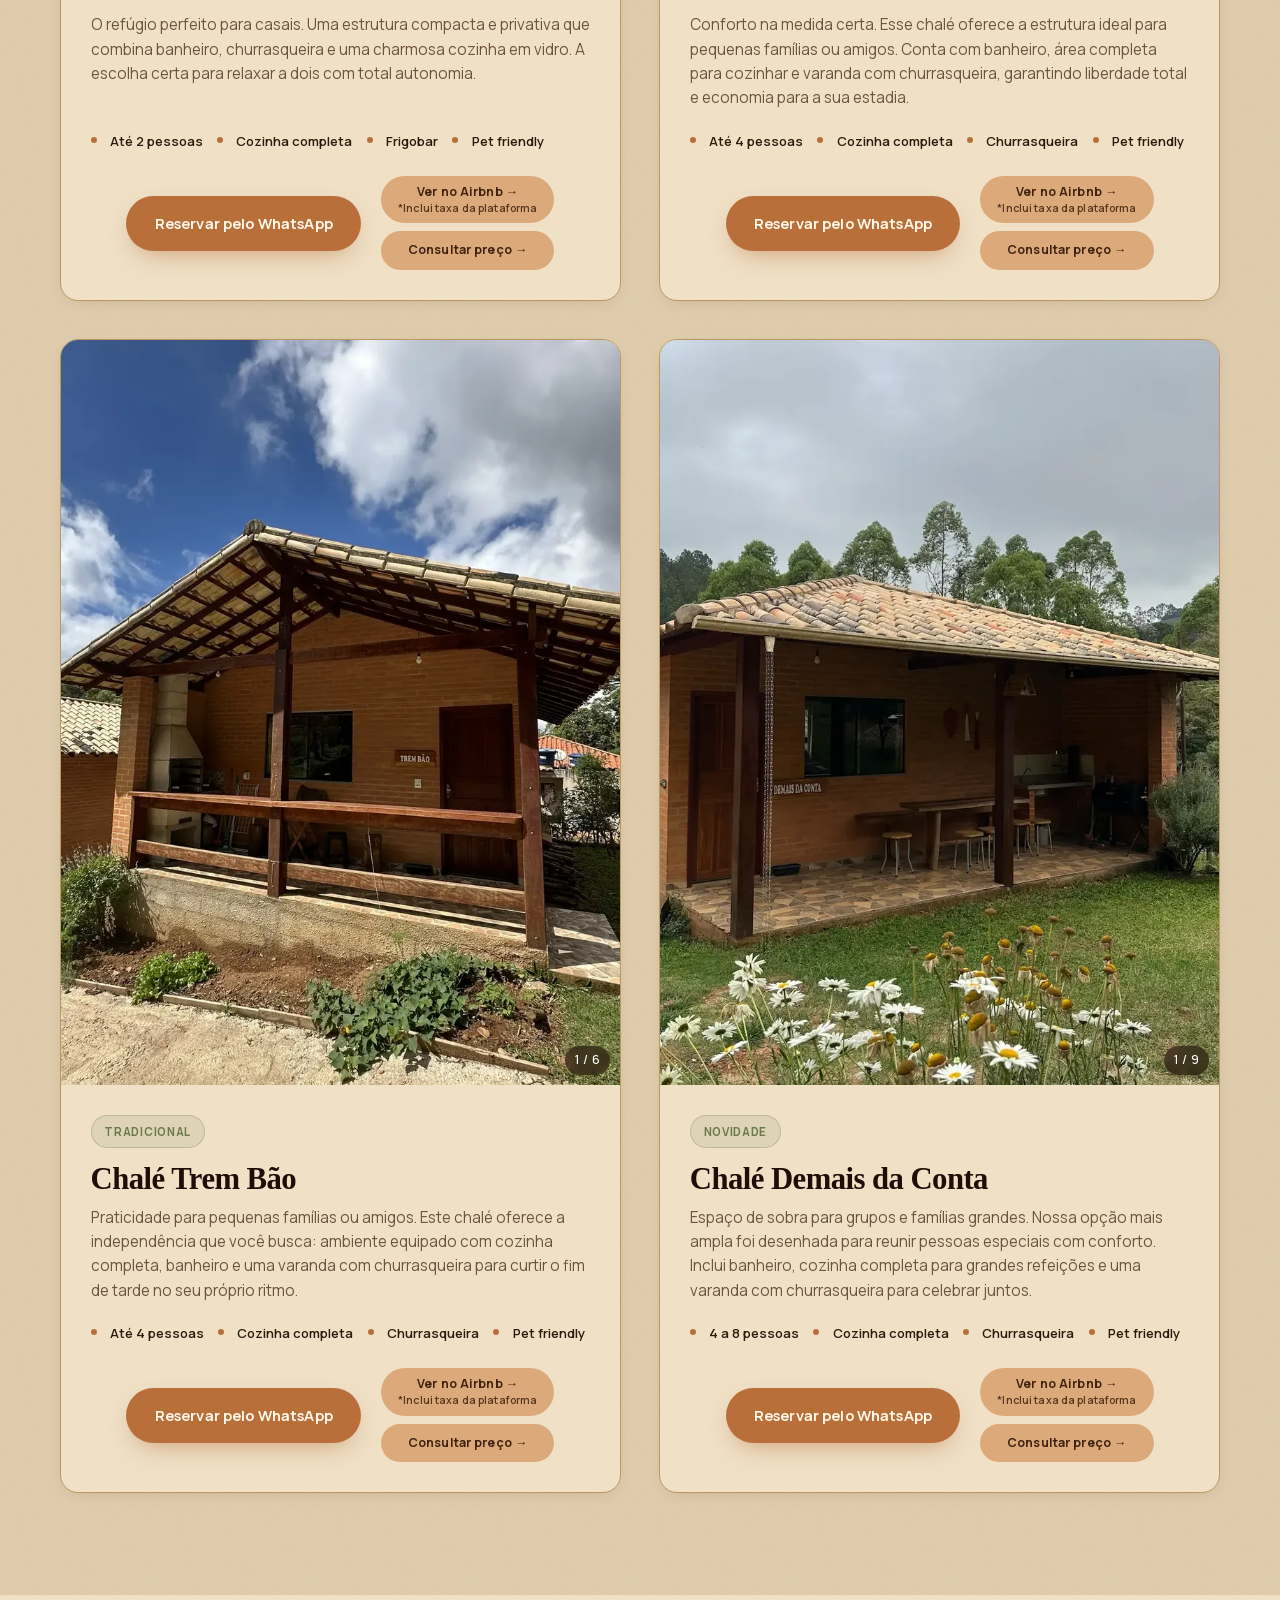
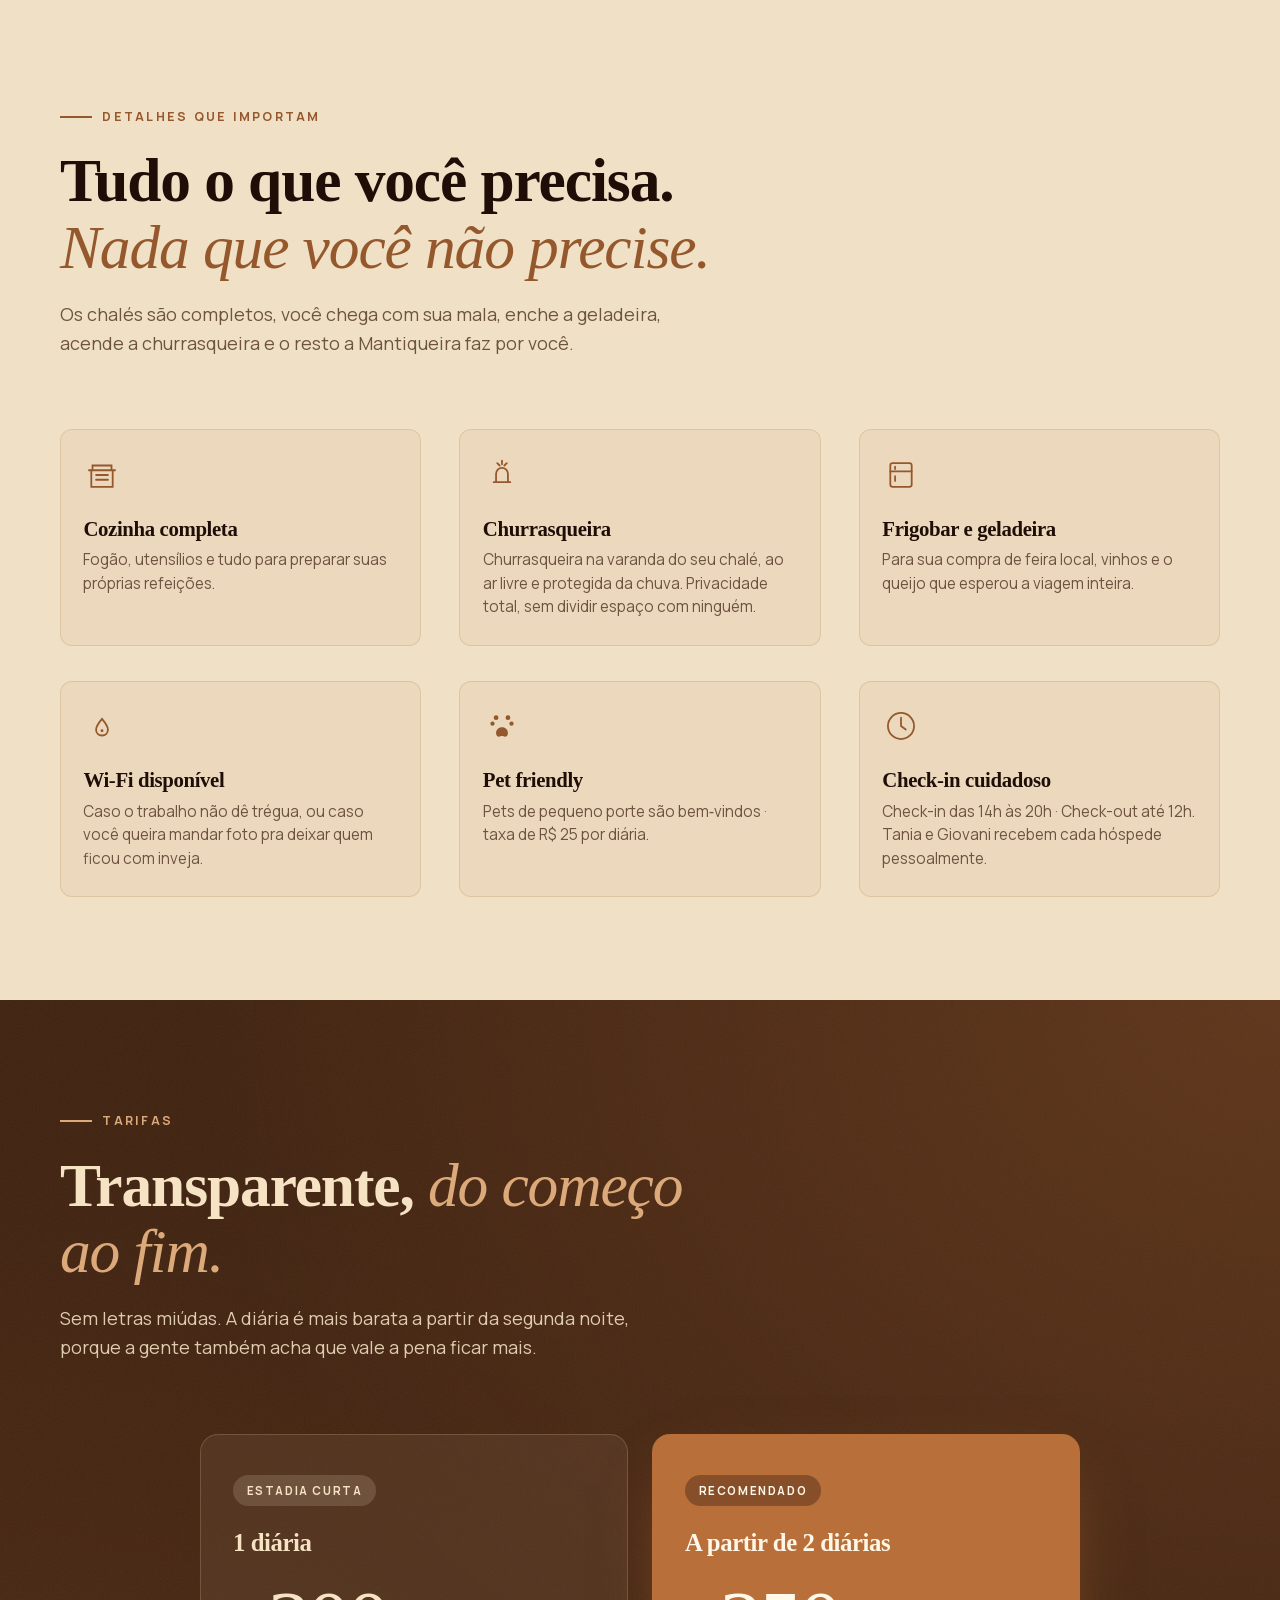
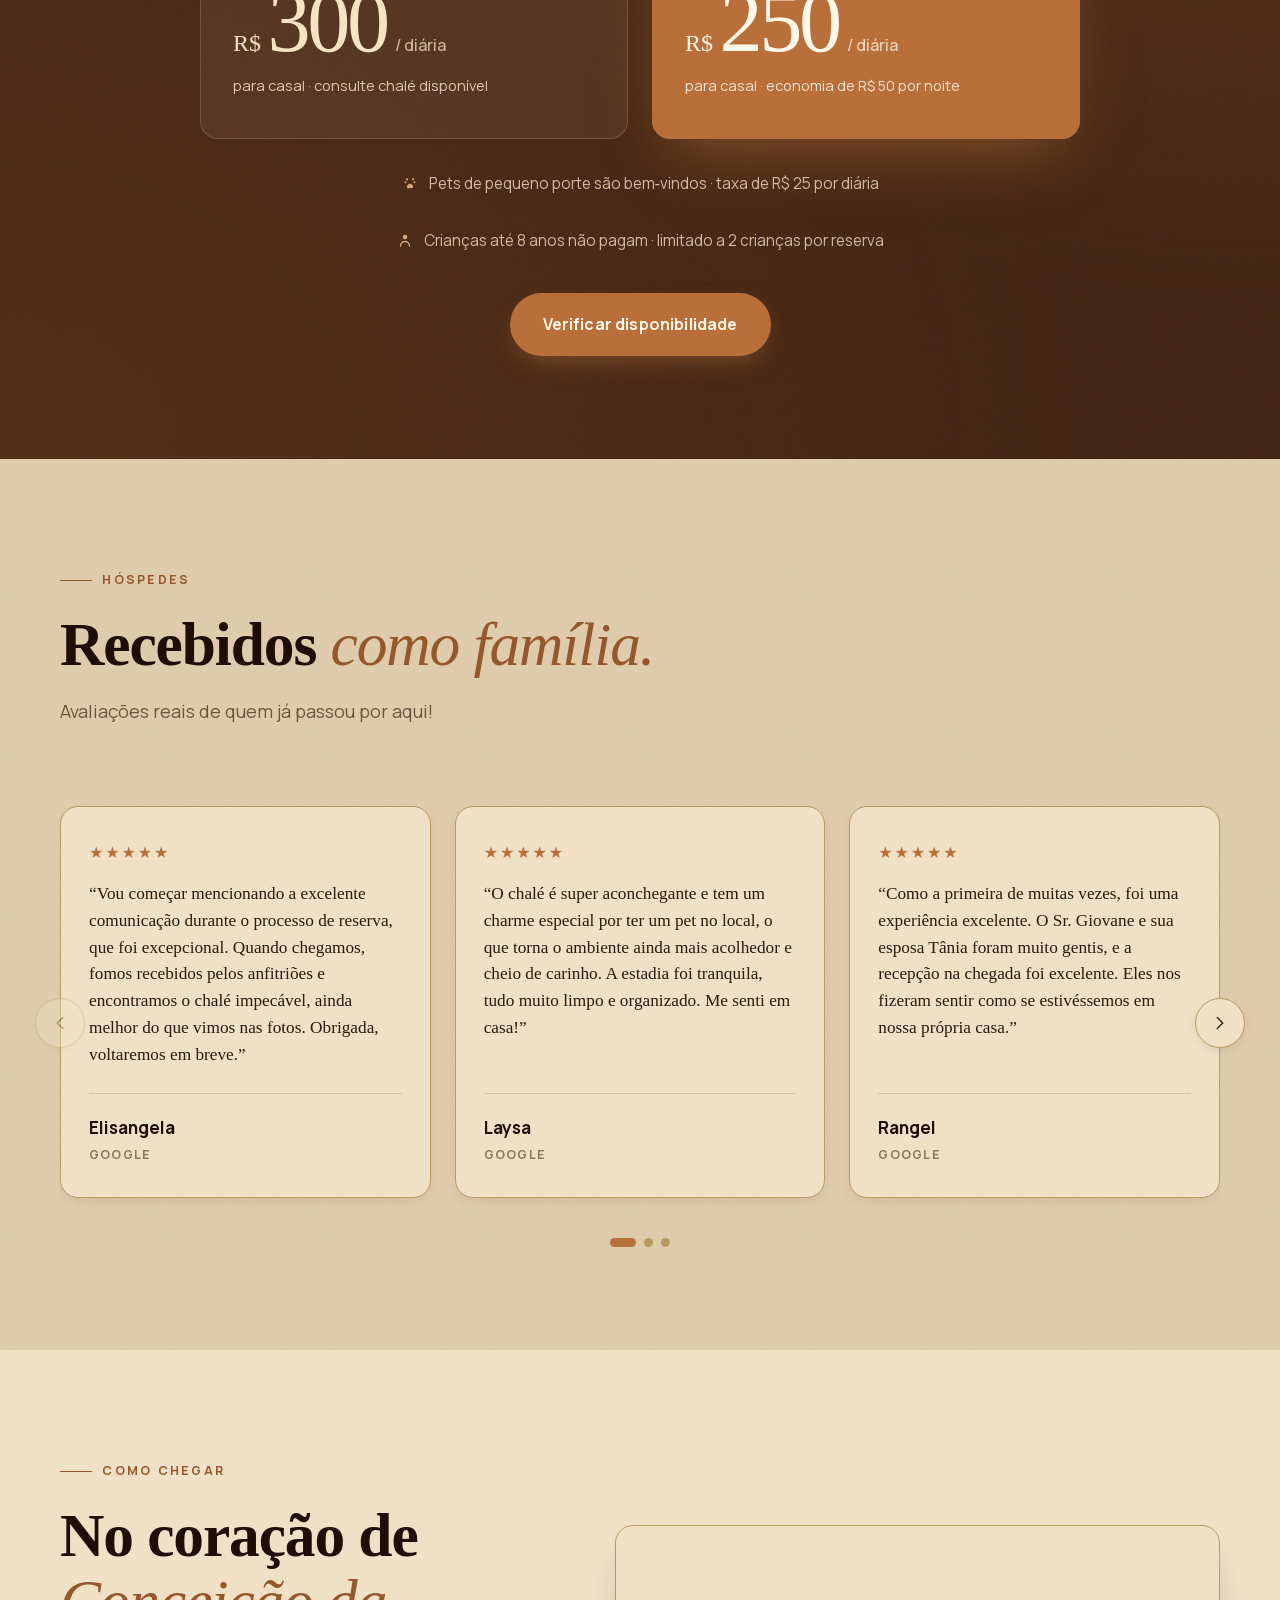
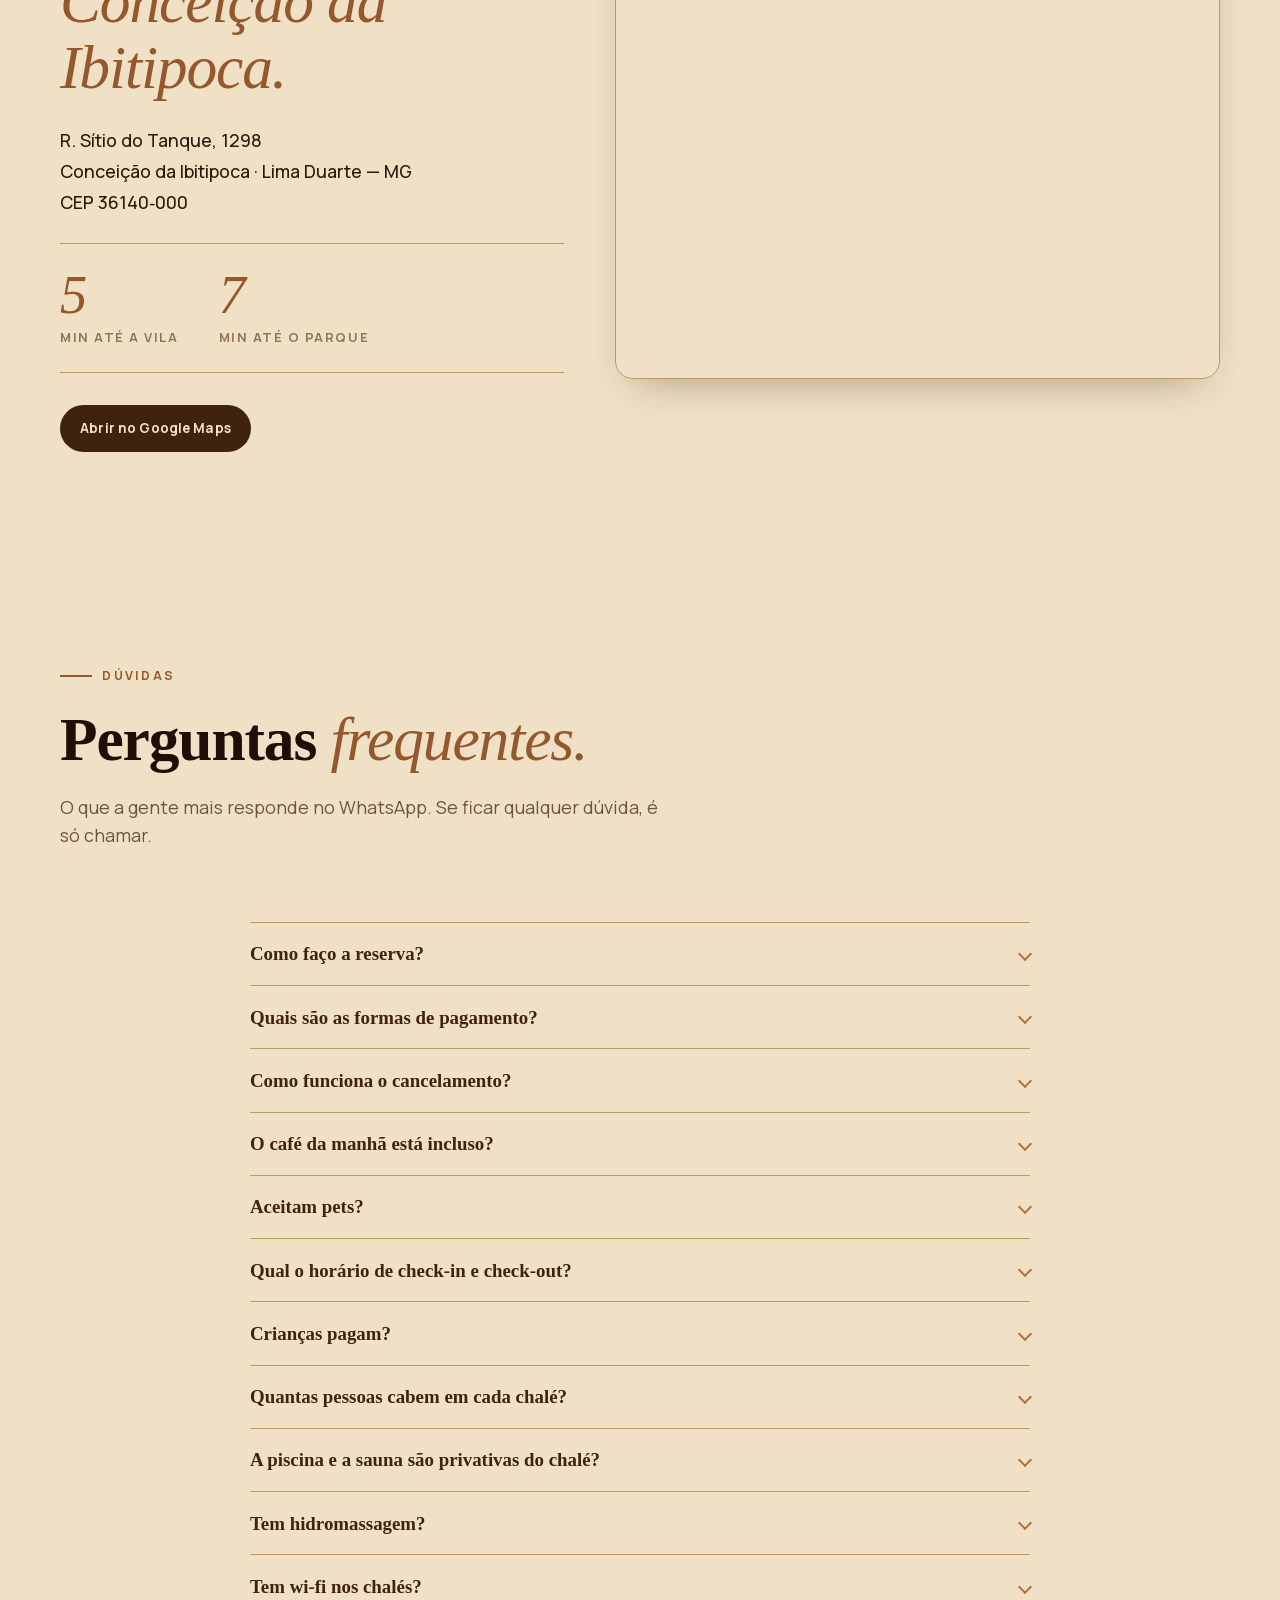
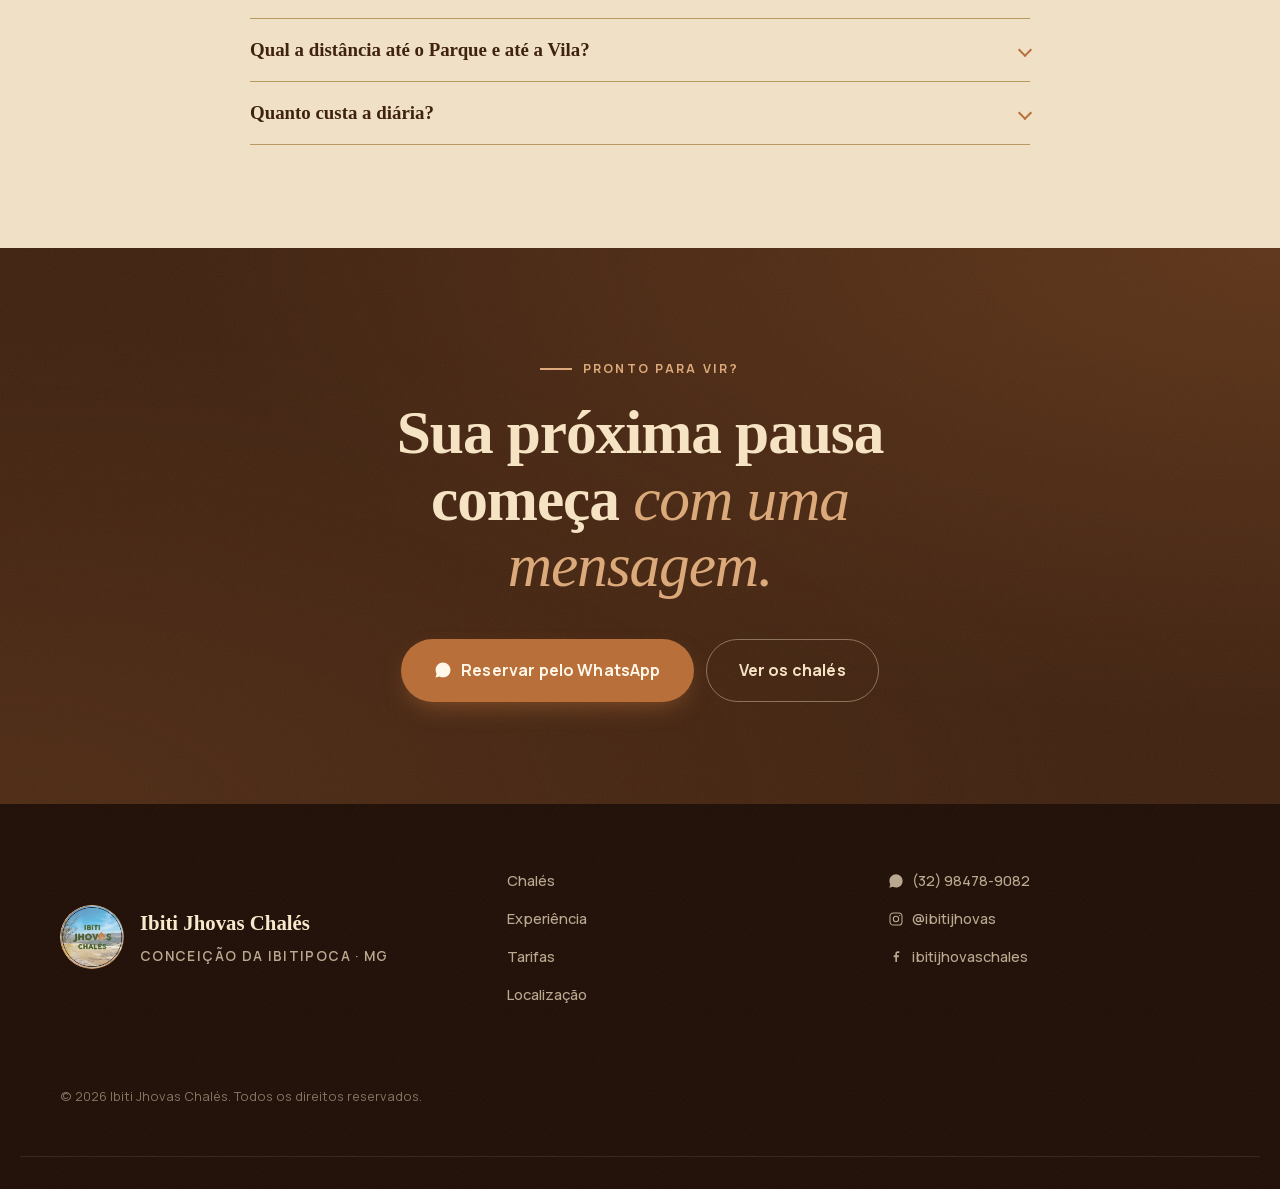
==== commit bee5e051: "fix: foto quebrada, formulário no iPhone e fontes locais Foto dos cãofitriões (404) - O Mac grava o " ====
--- a/index.html
+++ b/index.html
@@ -27,15 +27,14 @@
   <!-- Favicon (placeholder usa o logo enviado) -->
   <link rel="icon" type="image/webp" href="./images/logo.webp" />
 
-  <!-- Fontes: carregam SEM travar a tela. O texto aparece na hora com a fonte
-       do sistema e troca pela definitiva quando chega (economia de ~2,9s no 4G). -->
-  <link rel="preconnect" href="https://fonts.googleapis.com" />
-  <link rel="preconnect" href="https://fonts.gstatic.com" crossorigin />
-  <link rel="stylesheet" media="print" onload="this.media='all'"
-        href="https://fonts.googleapis.com/css2?family=Newsreader:ital,opsz,wght@0,6..72,400..700;1,6..72,400..700&family=Manrope:wght@300..700&display=swap" />
-  <noscript>
-    <link rel="stylesheet" href="https://fonts.googleapis.com/css2?family=Newsreader:ital,opsz,wght@0,6..72,400..700;1,6..72,400..700&family=Manrope:wght@300..700&display=swap" />
-  </noscript>
+  <!-- Fontes hospedadas no próprio site. Antes vinham do Google, o que exigia
+       conversar com dois domínios externos e fazia o texto trocar de fonte
+       DEPOIS da página aparecer (CLS de 0,459 no WebPageTest).
+       Agora chegam junto com a página e o texto já nasce certo. -->
+  <link rel="preload" as="font" type="font/woff2" crossorigin
+        href="./fonts/manrope-normal-latin.woff2" />
+  <link rel="preload" as="font" type="font/woff2" crossorigin
+        href="./fonts/newsreader-normal-latin.woff2" />
 
   <!-- Preload do hero na versão que o celular realmente usa (acelera o LCP) -->
   <link rel="preload" as="image" href="./images/Utilizar/Hero/hero.webp"
@@ -243,7 +242,7 @@
               <img src="data:image/svg+xml,%3Csvg xmlns='http://www.w3.org/2000/svg'/%3E" data-src="./images/Utilizar/area/Rede.webp" data-srcset="./images/Utilizar/area/Rede-400.webp 400w, ./images/Utilizar/area/Rede-800.webp 800w, ./images/Utilizar/area/Rede.webp 1200w" sizes="(max-width: 960px) 92vw, 45vw" alt="Rede para descanso na área comum" />
               <img src="data:image/svg+xml,%3Csvg xmlns='http://www.w3.org/2000/svg'/%3E" data-src="./images/Utilizar/area/Vinhos.webp" data-srcset="./images/Utilizar/area/Vinhos-400.webp 400w, ./images/Utilizar/area/Vinhos-800.webp 800w, ./images/Utilizar/area/Vinhos.webp 1200w" sizes="(max-width: 960px) 92vw, 45vw" alt="Adega com seleção de vinhos" />
               <img src="data:image/svg+xml,%3Csvg xmlns='http://www.w3.org/2000/svg'/%3E" data-src="./images/Utilizar/area/Banco%20caixa%20dagua.webp" data-srcset="./images/Utilizar/area/Banco%20caixa%20dagua-400.webp 400w, ./images/Utilizar/area/Banco%20caixa%20dagua-800.webp 800w, ./images/Utilizar/area/Banco%20caixa%20dagua.webp 1200w" sizes="(max-width: 960px) 92vw, 45vw" alt="Banco no jardim da área comum" />
-              <img src="data:image/svg+xml,%3Csvg xmlns='http://www.w3.org/2000/svg'/%3E" data-src="./images/Utilizar/area/Ca%CC%83ofitrio%CC%83es.webp" data-srcset="./images/Utilizar/area/Ca%CC%83ofitrio%CC%83es-400.webp 400w, ./images/Utilizar/area/Ca%CC%83ofitrio%CC%83es-800.webp 800w, ./images/Utilizar/area/Ca%CC%83ofitrio%CC%83es.webp 1200w" sizes="(max-width: 960px) 92vw, 45vw" alt="Cãofitriões" />
+              <img src="data:image/svg+xml,%3Csvg xmlns='http://www.w3.org/2000/svg'/%3E" data-src="./images/Utilizar/area/C%C3%A3ofitri%C3%B5es.webp" data-srcset="./images/Utilizar/area/C%C3%A3ofitri%C3%B5es-400.webp 400w, ./images/Utilizar/area/C%C3%A3ofitri%C3%B5es-800.webp 800w, ./images/Utilizar/area/C%C3%A3ofitri%C3%B5es.webp 1200w" sizes="(max-width: 960px) 92vw, 45vw" alt="Cãofitriões" />
             </div>
         <button class="intro__photo-nav intro__photo-nav--prev" type="button" data-prev aria-label="Foto anterior">
           <svg viewBox="0 0 24 24" width="20" height="20" aria-hidden="true"><path fill="none" stroke="currentColor" stroke-width="1.8" stroke-linecap="round" stroke-linejoin="round" d="M15 18l-6-6 6-6"/></svg>
--- a/styles.css
+++ b/styles.css
@@ -1,3 +1,39 @@
+/* ===================== Fontes (hospedadas localmente) =====================
+   Vinham do Google Fonts. Trazidas pra cá em 31/07/2026 para matar o
+   CLS de 0,459: a troca de fonte acontecia depois da página desenhar.
+   ========================================================================== */
+
+/* Manrope normal */
+@font-face {
+  font-family: 'Manrope';
+  font-style: normal;
+  font-weight: 300 700;
+  font-display: swap;
+  src: url(./fonts/manrope-normal-latin.woff2) format('woff2');
+  unicode-range: U+0000-00FF, U+0131, U+0152-0153, U+02BB-02BC, U+02C6, U+02DA, U+02DC, U+0304, U+0308, U+0329, U+2000-206F, U+20AC, U+2122, U+2191, U+2193, U+2212, U+2215, U+FEFF, U+FFFD;
+}
+
+/* Newsreader italic */
+@font-face {
+  font-family: 'Newsreader';
+  font-style: italic;
+  font-weight: 400 700;
+  font-display: optional;
+  src: url(./fonts/newsreader-italic-latin.woff2) format('woff2');
+  unicode-range: U+0000-00FF, U+0131, U+0152-0153, U+02BB-02BC, U+02C6, U+02DA, U+02DC, U+0304, U+0308, U+0329, U+2000-206F, U+20AC, U+2122, U+2191, U+2193, U+2212, U+2215, U+FEFF, U+FFFD;
+}
+
+/* Newsreader normal */
+@font-face {
+  font-family: 'Newsreader';
+  font-style: normal;
+  font-weight: 400 700;
+  font-display: swap;
+  src: url(./fonts/newsreader-normal-latin.woff2) format('woff2');
+  unicode-range: U+0000-00FF, U+0131, U+0152-0153, U+02BB-02BC, U+02C6, U+02DA, U+02DC, U+0304, U+0308, U+0329, U+2000-206F, U+20AC, U+2122, U+2191, U+2193, U+2212, U+2215, U+FEFF, U+FFFD;
+}
+
+
 /* ==========================================================================
    Ibiti Jhovas Chalés — Landing Page
    Estilo: calor mineiro, paleta terra + madeira saturada, papel pardo
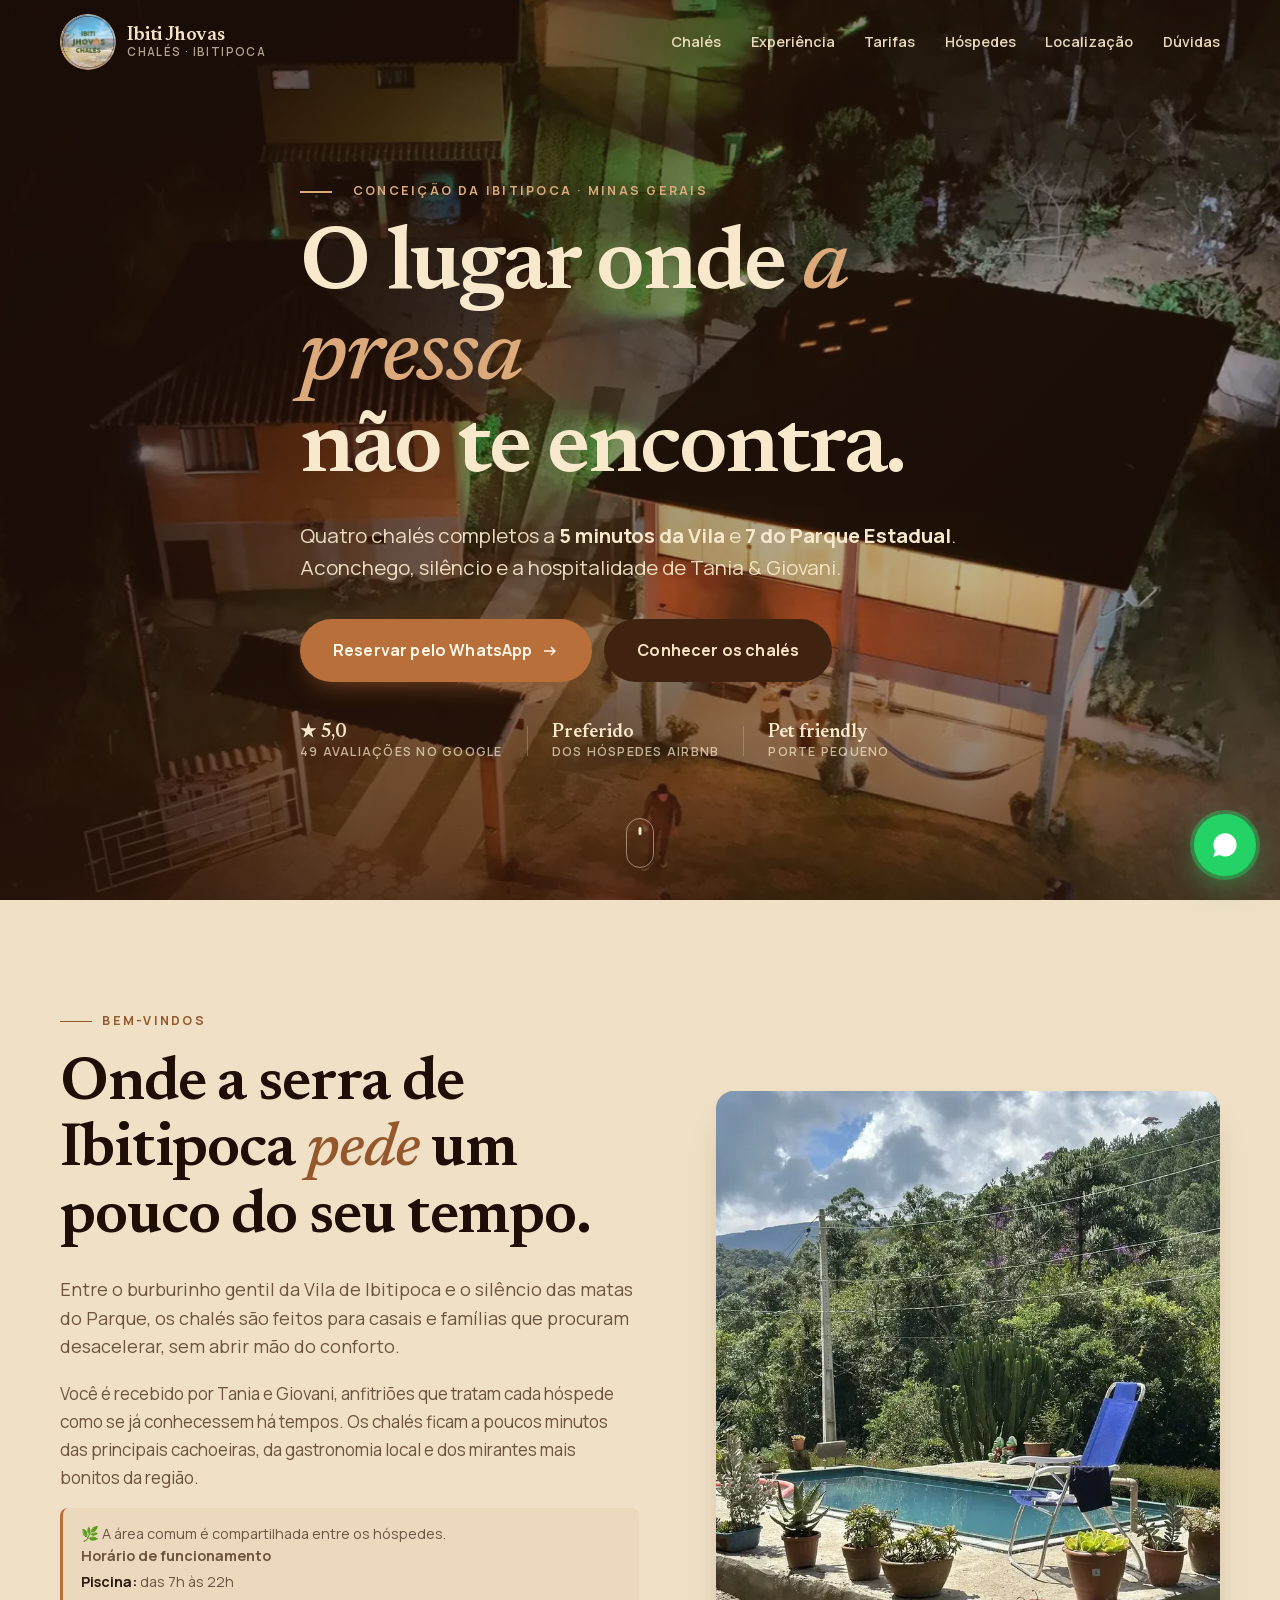
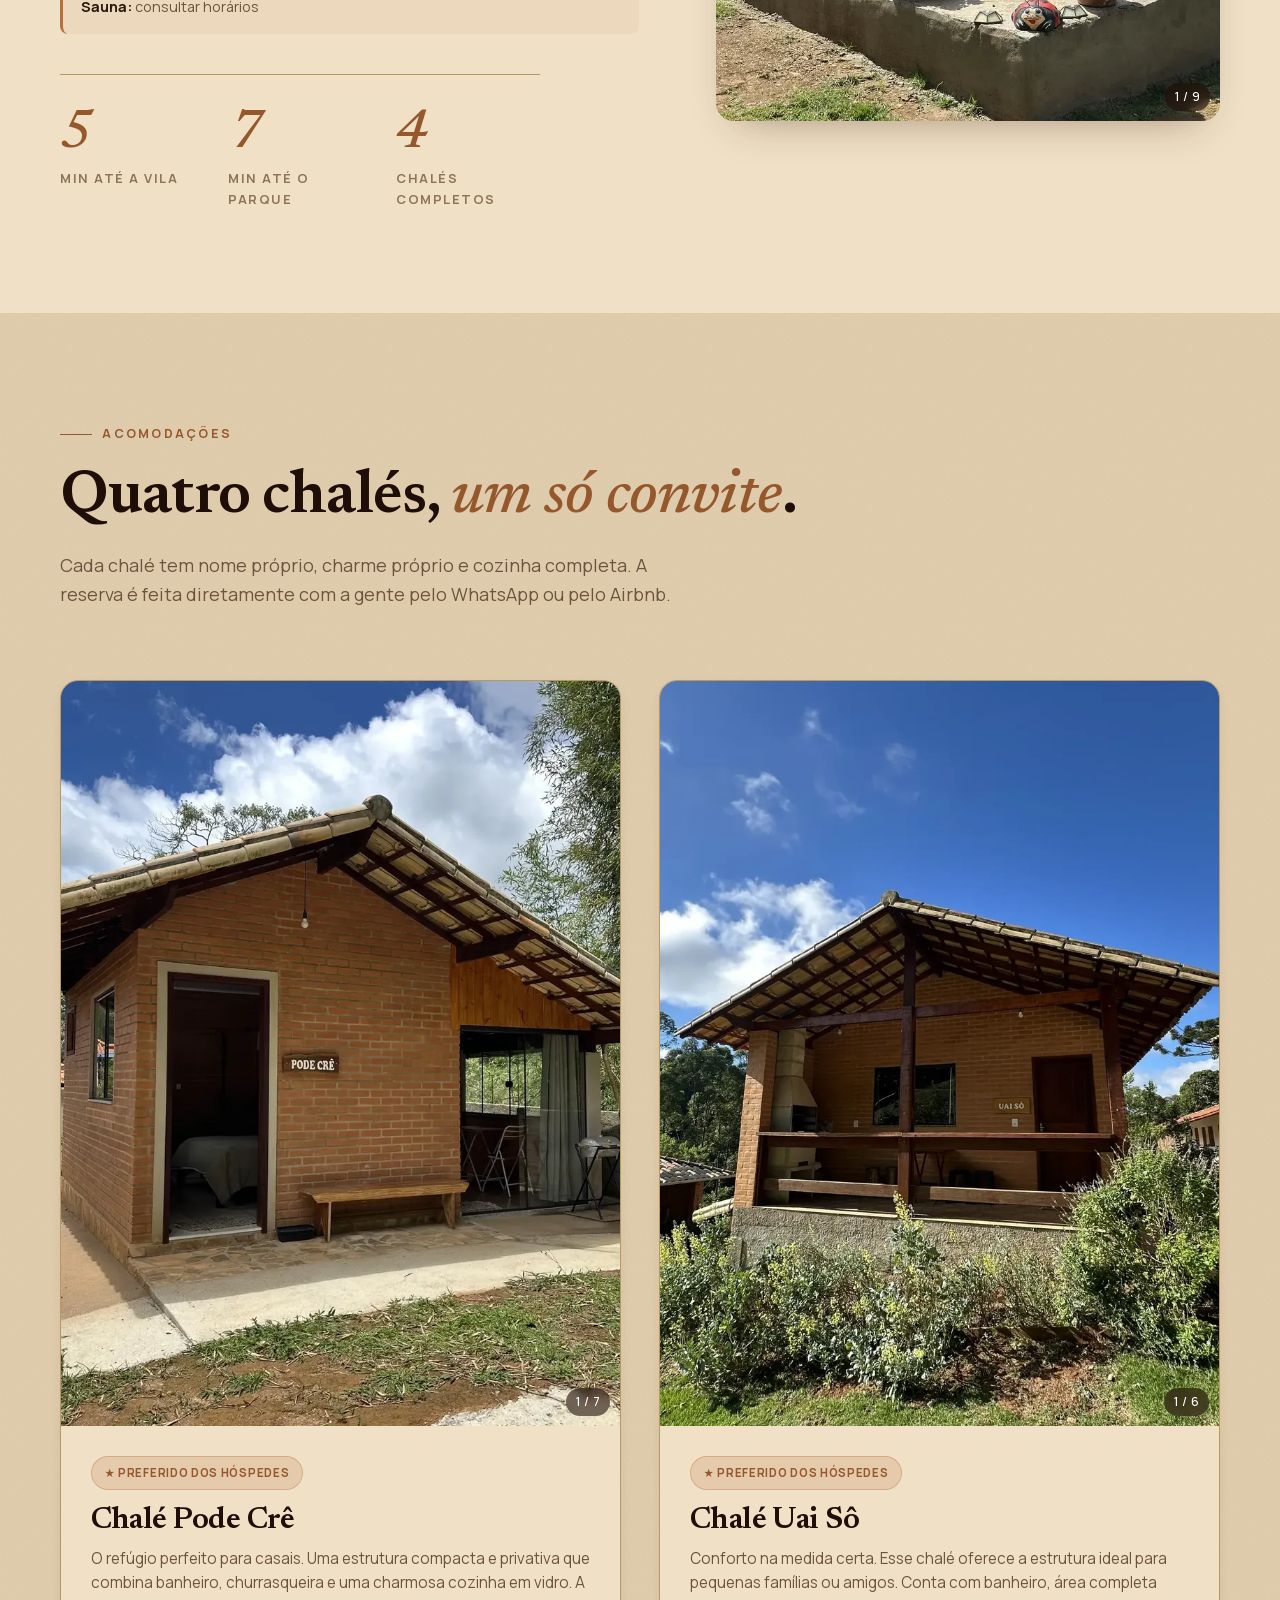
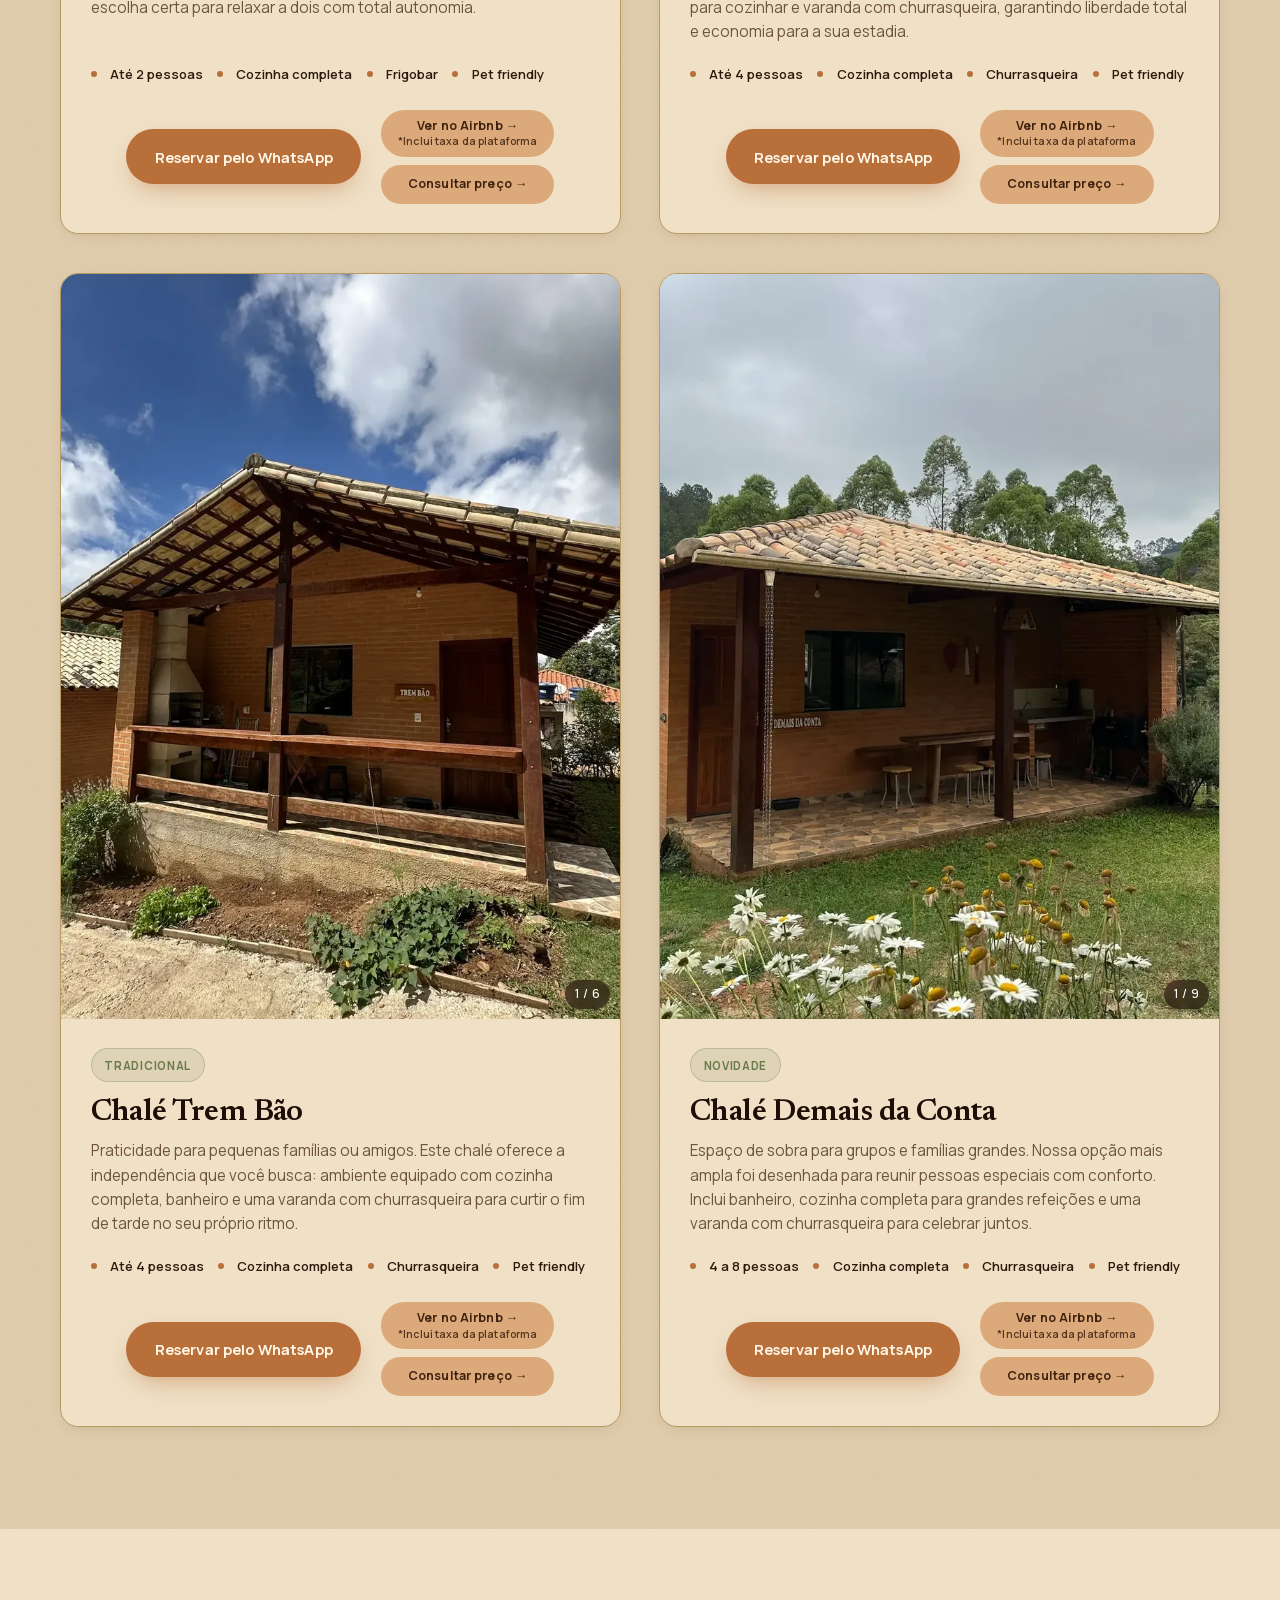
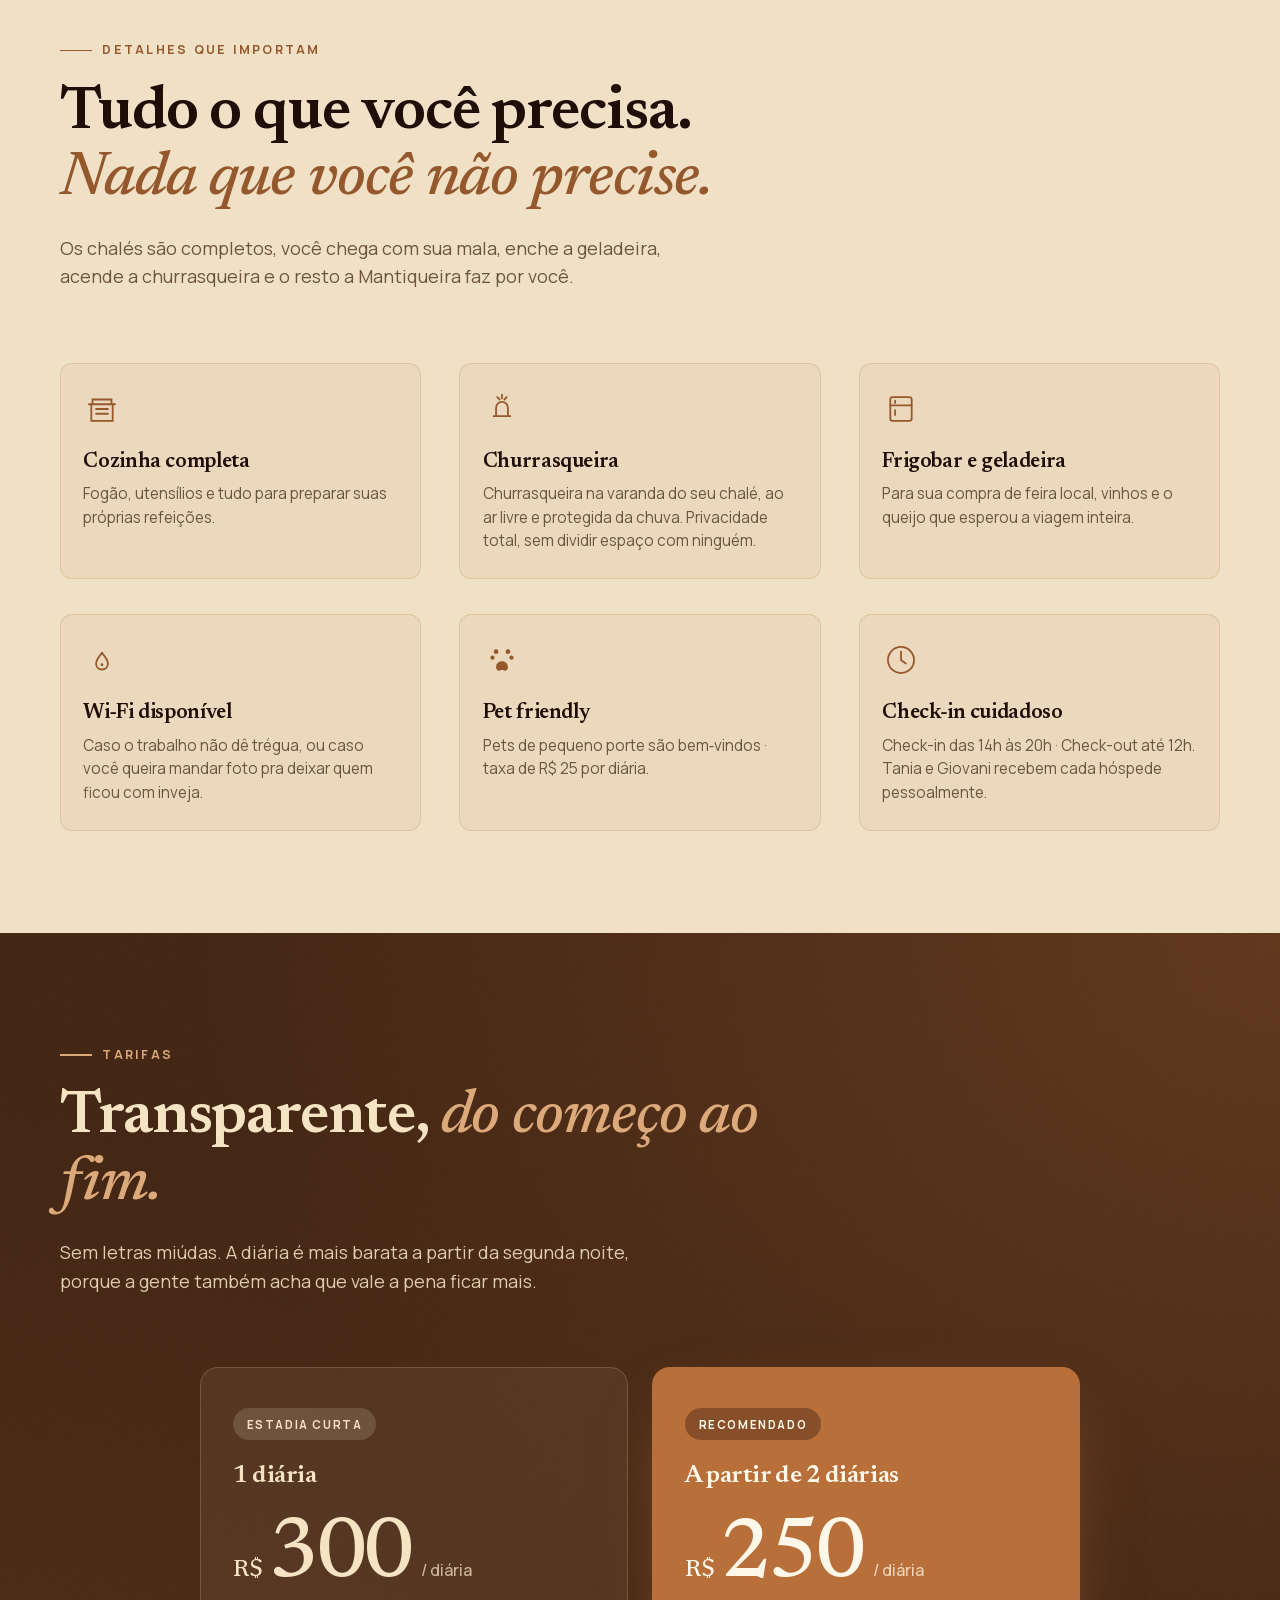
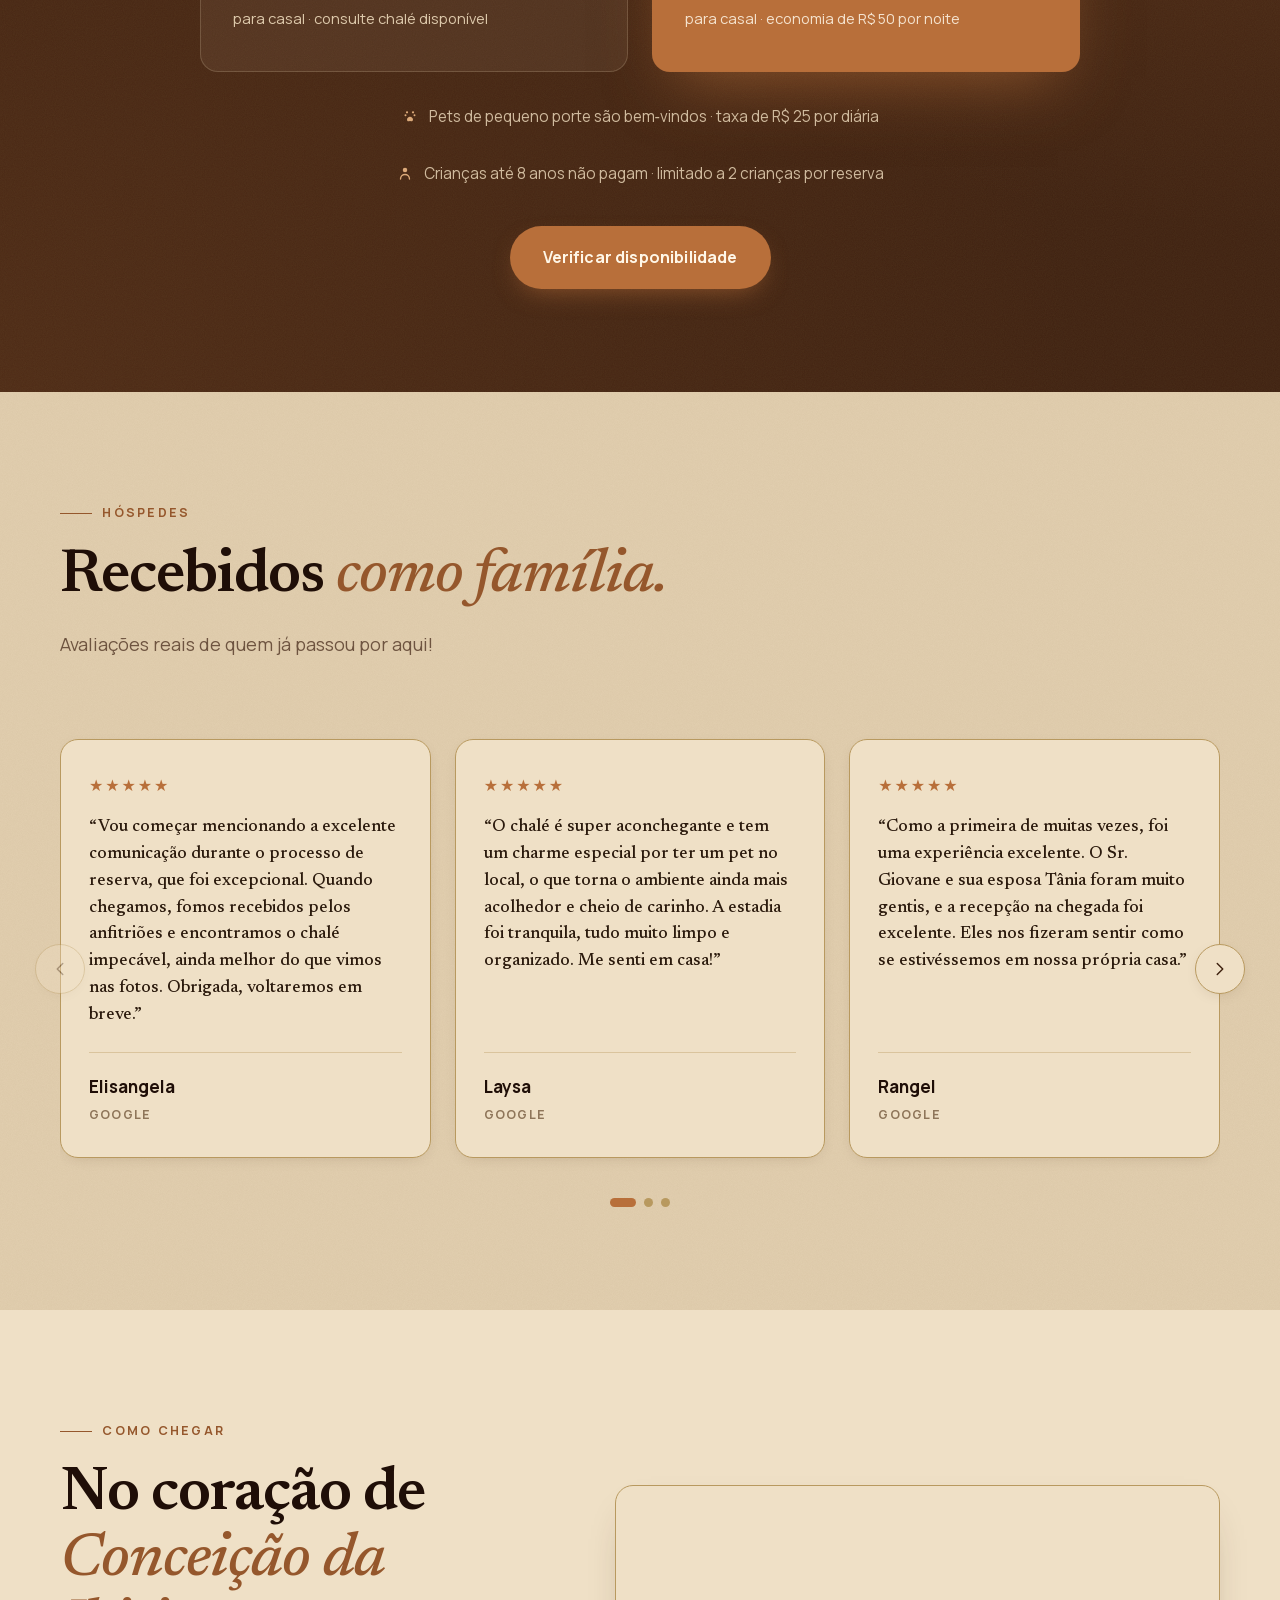
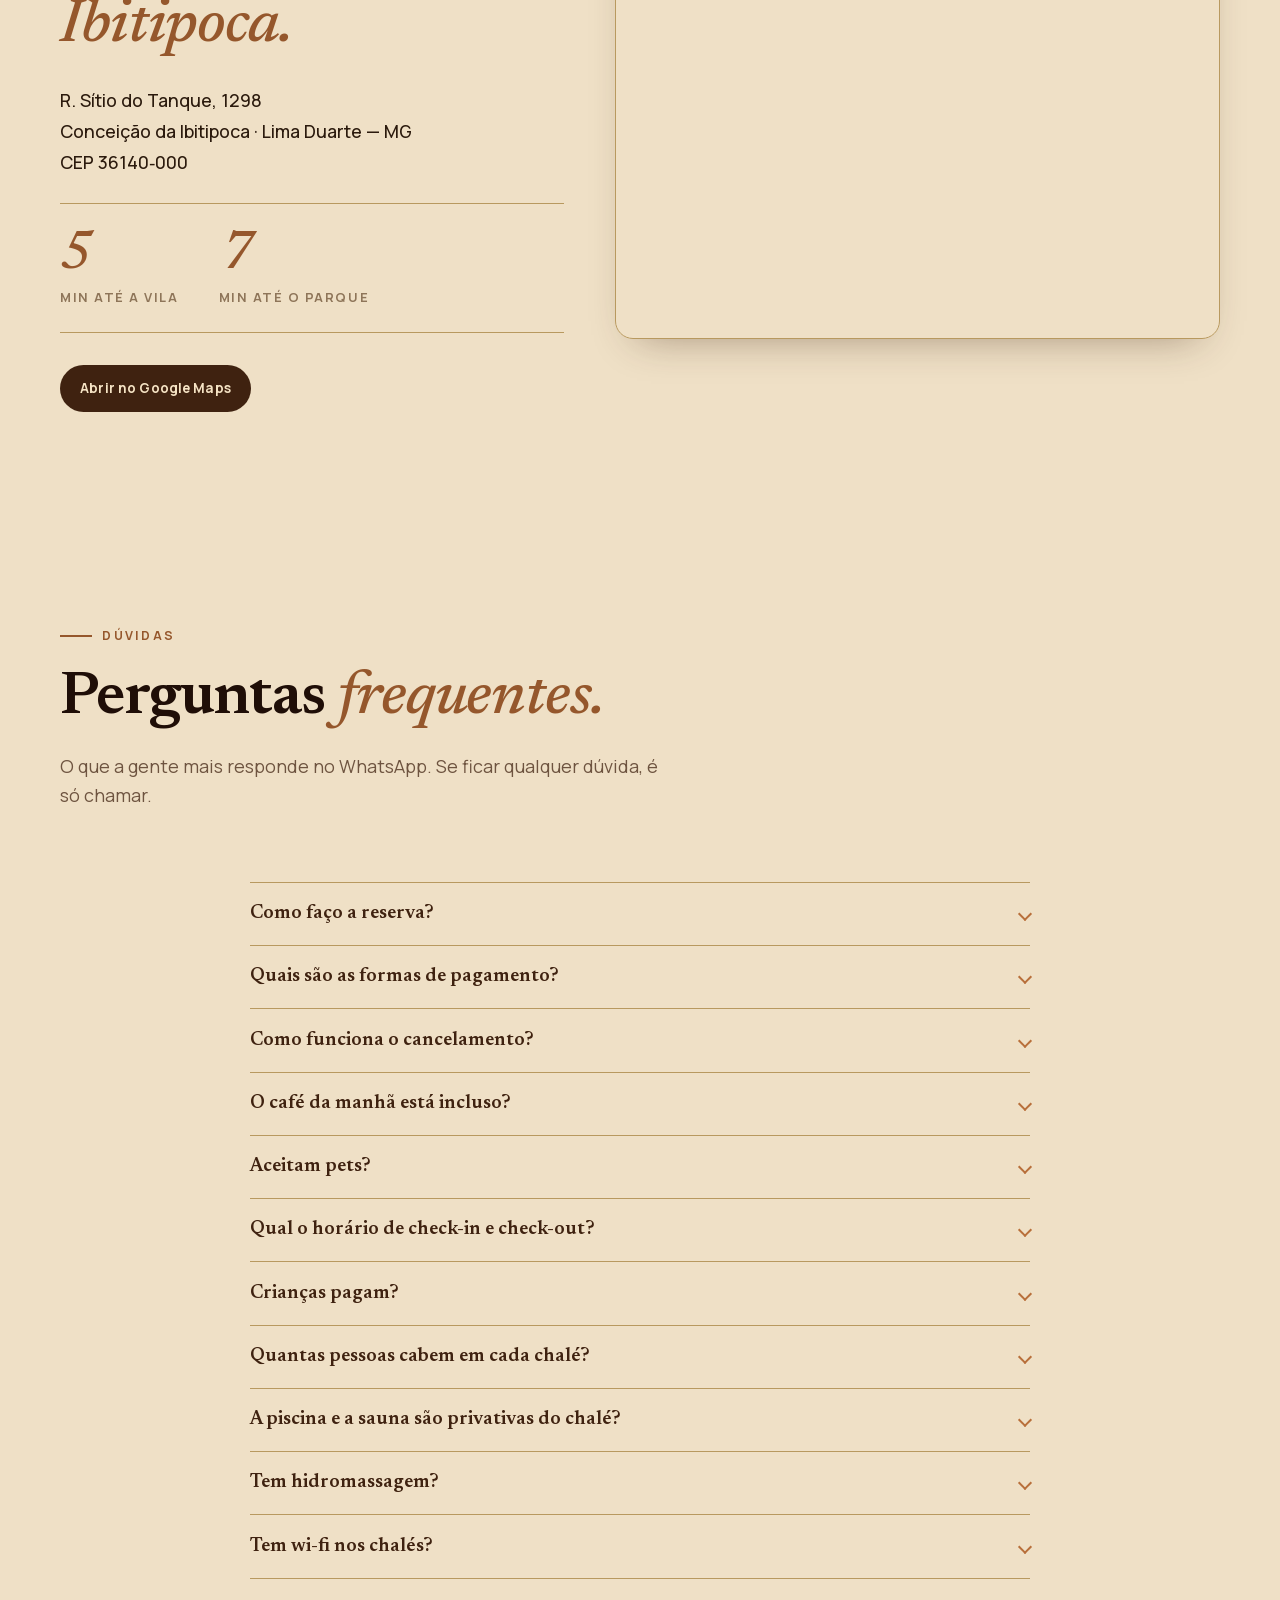
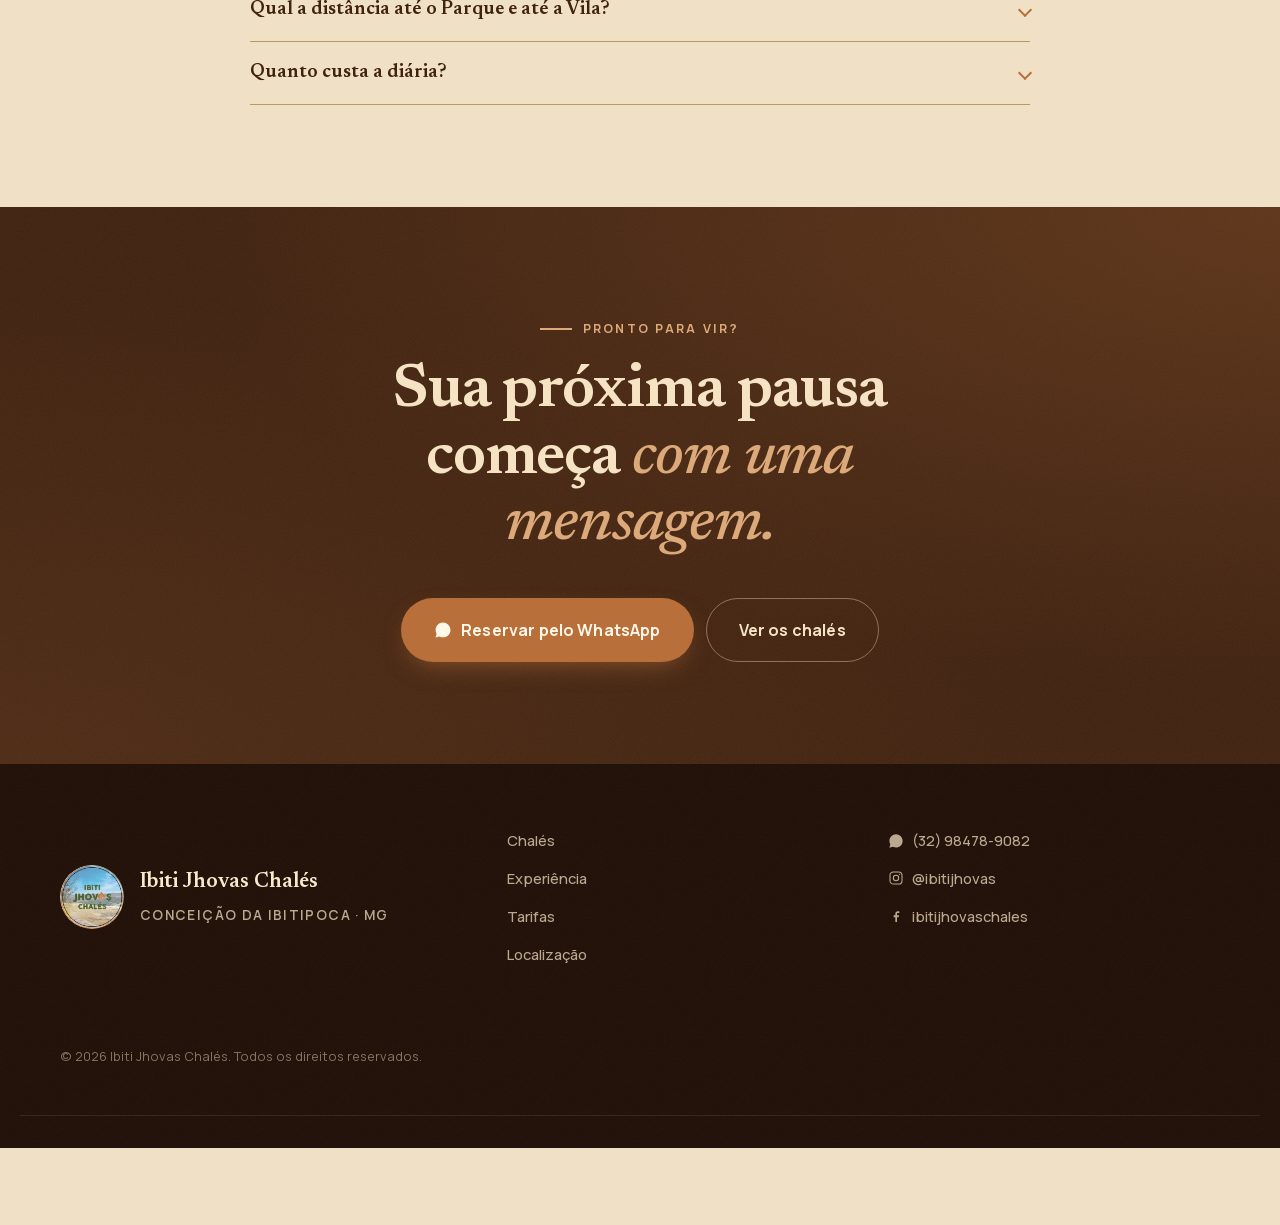
==== commit 3a2613f0: "fix: nota real do Google e recupera o LCP que as fontes tinham piorado Prova social - Topo do site m" ====
--- a/index.html
+++ b/index.html
@@ -31,15 +31,17 @@
        conversar com dois domínios externos e fazia o texto trocar de fonte
        DEPOIS da página aparecer (CLS de 0,459 no WebPageTest).
        Agora chegam junto com a página e o texto já nasce certo. -->
+  <!-- Só as duas que desenham a primeira tela (47 KB). As outras entram
+       depois, sem disputar banda com a imagem do hero, que é o que o LCP mede. -->
   <link rel="preload" as="font" type="font/woff2" crossorigin
         href="./fonts/manrope-normal-latin.woff2" />
   <link rel="preload" as="font" type="font/woff2" crossorigin
-        href="./fonts/newsreader-normal-latin.woff2" />
+        href="./fonts/newsreader-600.woff2" />
 
   <!-- Preload do hero na versão que o celular realmente usa (acelera o LCP) -->
   <link rel="preload" as="image" href="./images/Utilizar/Hero/hero.webp"
         imagesrcset="./images/Utilizar/Hero/hero-400.webp 400w, ./images/Utilizar/Hero/hero-800.webp 800w, ./images/Utilizar/Hero/hero.webp 1200w"
-        imagesizes="100vw" />
+        imagesizes="(max-width: 900px) 55vw, 100vw" />
 
   <link rel="stylesheet" href="./styles.css" />
 
@@ -132,7 +134,7 @@
   <!-- ================== HERO ================== -->
   <section class="hero" aria-labelledby="hero-title">
     <div class="hero__media">
-      <img src="./images/Utilizar/Hero/hero.webp" srcset="./images/Utilizar/Hero/hero-400.webp 400w, ./images/Utilizar/Hero/hero-800.webp 800w, ./images/Utilizar/Hero/hero.webp 1200w" sizes="100vw" alt="Vista dos Ibiti Jhovas Chalés em Conceição da Ibitipoca" fetchpriority="high" />
+      <img src="./images/Utilizar/Hero/hero.webp" srcset="./images/Utilizar/Hero/hero-400.webp 400w, ./images/Utilizar/Hero/hero-800.webp 800w, ./images/Utilizar/Hero/hero.webp 1200w" sizes="(max-width: 900px) 55vw, 100vw" alt="Vista dos Ibiti Jhovas Chalés em Conceição da Ibitipoca" fetchpriority="high" />
       <div class="hero__media-overlay" aria-hidden="true"></div>
     </div>
 
@@ -165,8 +167,8 @@
 
         <ul class="hero__trust" aria-label="Avaliações">
           <li>
-            <strong>★ 4.9</strong>
-            <span>+30 avaliações</span>
+            <strong>★ 5,0</strong>
+            <span>49 avaliações no Google</span>
           </li>
           <li class="hero__trust-sep" aria-hidden="true"></li>
           <li>
--- a/styles.css
+++ b/styles.css
@@ -2,6 +2,36 @@
    Vinham do Google Fonts. Trazidas pra cá em 31/07/2026 para matar o
    CLS de 0,459: a troca de fonte acontecia depois da página desenhar.
    ========================================================================== */
+
+/* Newsreader 500 normal */
+@font-face {
+  font-family: 'Newsreader';
+  font-style: normal;
+  font-weight: 500;
+  font-display: swap;
+  src: url('./fonts/newsreader-500.woff2') format('woff2');
+  unicode-range: U+0000-00FF, U+0131, U+0152-0153, U+02BB-02BC, U+02C6, U+02DA, U+02DC, U+0304, U+0308, U+0329, U+2000-206F, U+20AC, U+2122, U+2191, U+2193, U+2212, U+2215, U+FEFF, U+FFFD;
+}
+
+/* Newsreader 600 normal */
+@font-face {
+  font-family: 'Newsreader';
+  font-style: normal;
+  font-weight: 600;
+  font-display: swap;
+  src: url('./fonts/newsreader-600.woff2') format('woff2');
+  unicode-range: U+0000-00FF, U+0131, U+0152-0153, U+02BB-02BC, U+02C6, U+02DA, U+02DC, U+0304, U+0308, U+0329, U+2000-206F, U+20AC, U+2122, U+2191, U+2193, U+2212, U+2215, U+FEFF, U+FFFD;
+}
+
+/* Newsreader 500 italic */
+@font-face {
+  font-family: 'Newsreader';
+  font-style: italic;
+  font-weight: 500;
+  font-display: optional;
+  src: url('./fonts/newsreader-500-italic.woff2') format('woff2');
+  unicode-range: U+0000-00FF, U+0131, U+0152-0153, U+02BB-02BC, U+02C6, U+02DA, U+02DC, U+0304, U+0308, U+0329, U+2000-206F, U+20AC, U+2122, U+2191, U+2193, U+2212, U+2215, U+FEFF, U+FFFD;
+}
 
 /* Manrope normal */
 @font-face {
@@ -12,27 +42,6 @@
   src: url(./fonts/manrope-normal-latin.woff2) format('woff2');
   unicode-range: U+0000-00FF, U+0131, U+0152-0153, U+02BB-02BC, U+02C6, U+02DA, U+02DC, U+0304, U+0308, U+0329, U+2000-206F, U+20AC, U+2122, U+2191, U+2193, U+2212, U+2215, U+FEFF, U+FFFD;
 }
-
-/* Newsreader italic */
-@font-face {
-  font-family: 'Newsreader';
-  font-style: italic;
-  font-weight: 400 700;
-  font-display: optional;
-  src: url(./fonts/newsreader-italic-latin.woff2) format('woff2');
-  unicode-range: U+0000-00FF, U+0131, U+0152-0153, U+02BB-02BC, U+02C6, U+02DA, U+02DC, U+0304, U+0308, U+0329, U+2000-206F, U+20AC, U+2122, U+2191, U+2193, U+2212, U+2215, U+FEFF, U+FFFD;
-}
-
-/* Newsreader normal */
-@font-face {
-  font-family: 'Newsreader';
-  font-style: normal;
-  font-weight: 400 700;
-  font-display: swap;
-  src: url(./fonts/newsreader-normal-latin.woff2) format('woff2');
-  unicode-range: U+0000-00FF, U+0131, U+0152-0153, U+02BB-02BC, U+02C6, U+02DA, U+02DC, U+0304, U+0308, U+0329, U+2000-206F, U+20AC, U+2122, U+2191, U+2193, U+2212, U+2215, U+FEFF, U+FFFD;
-}
-
 
 /* ==========================================================================
    Ibiti Jhovas Chalés — Landing Page
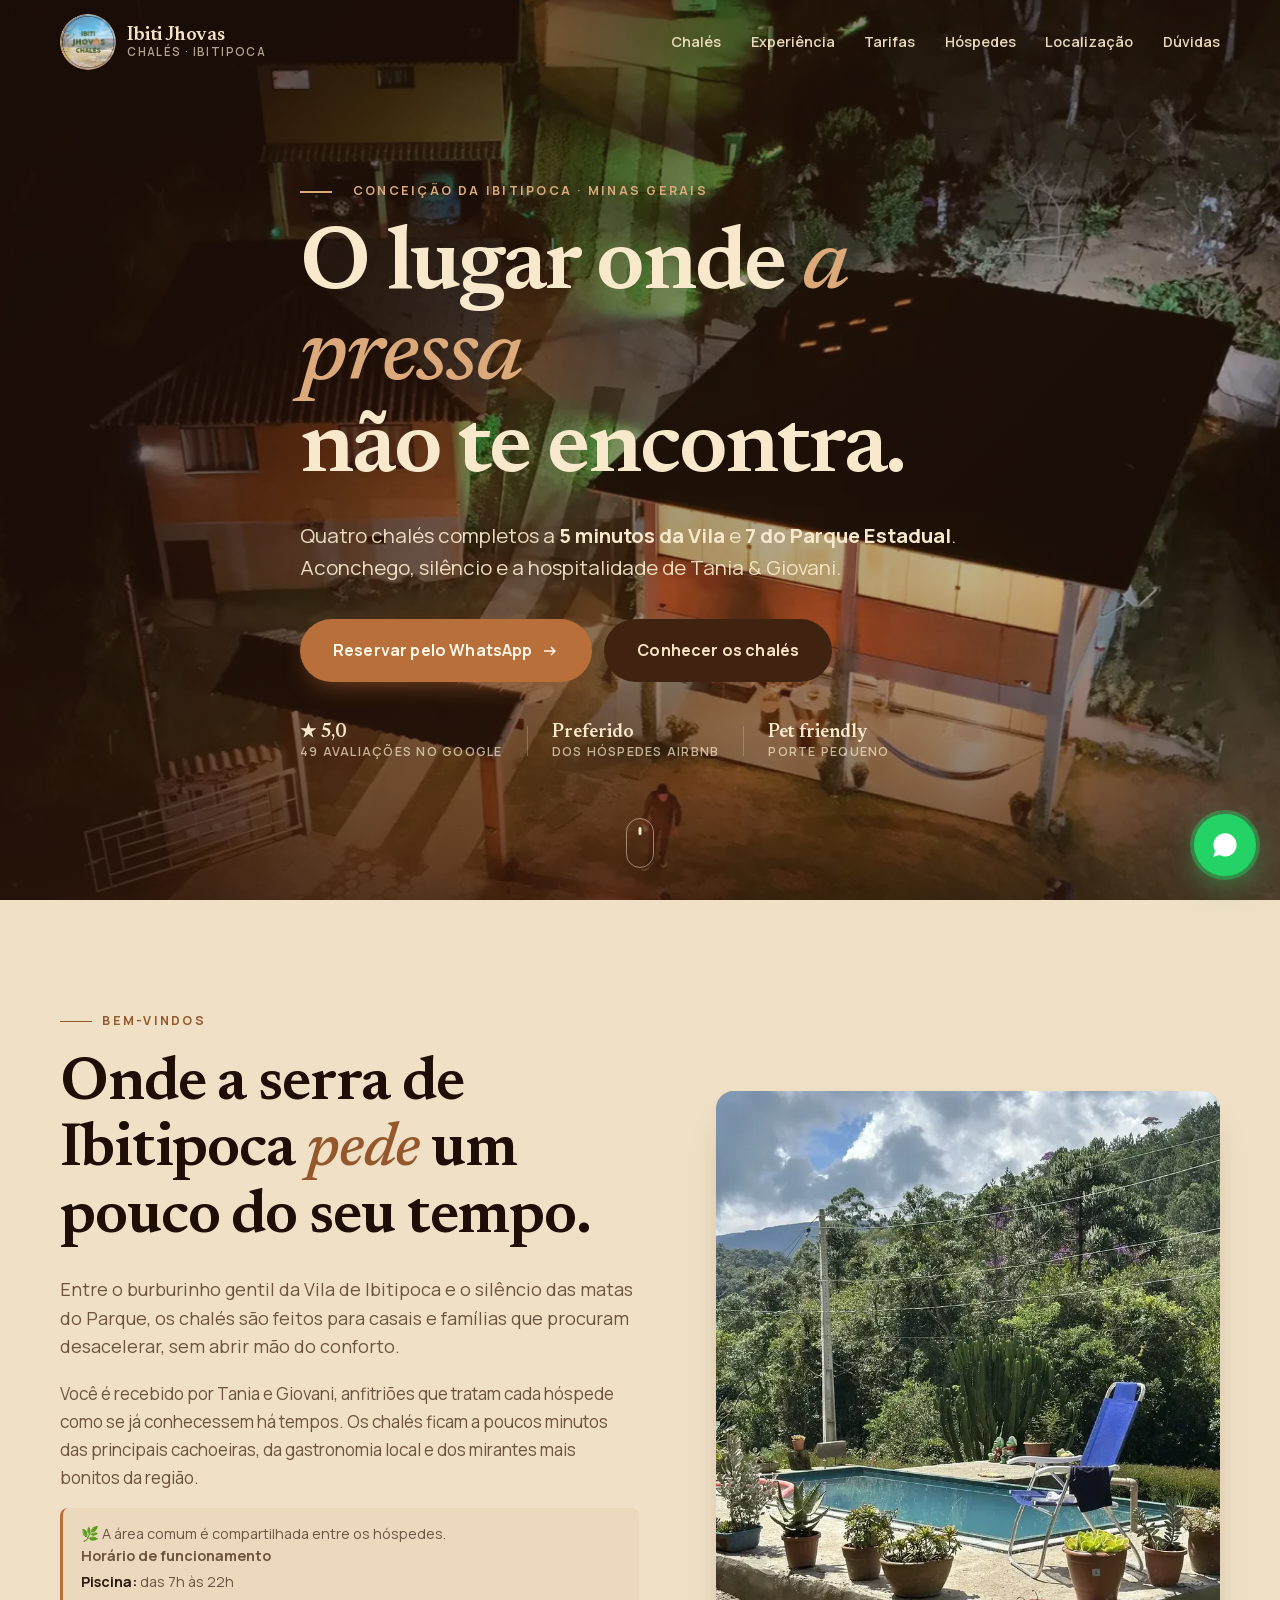
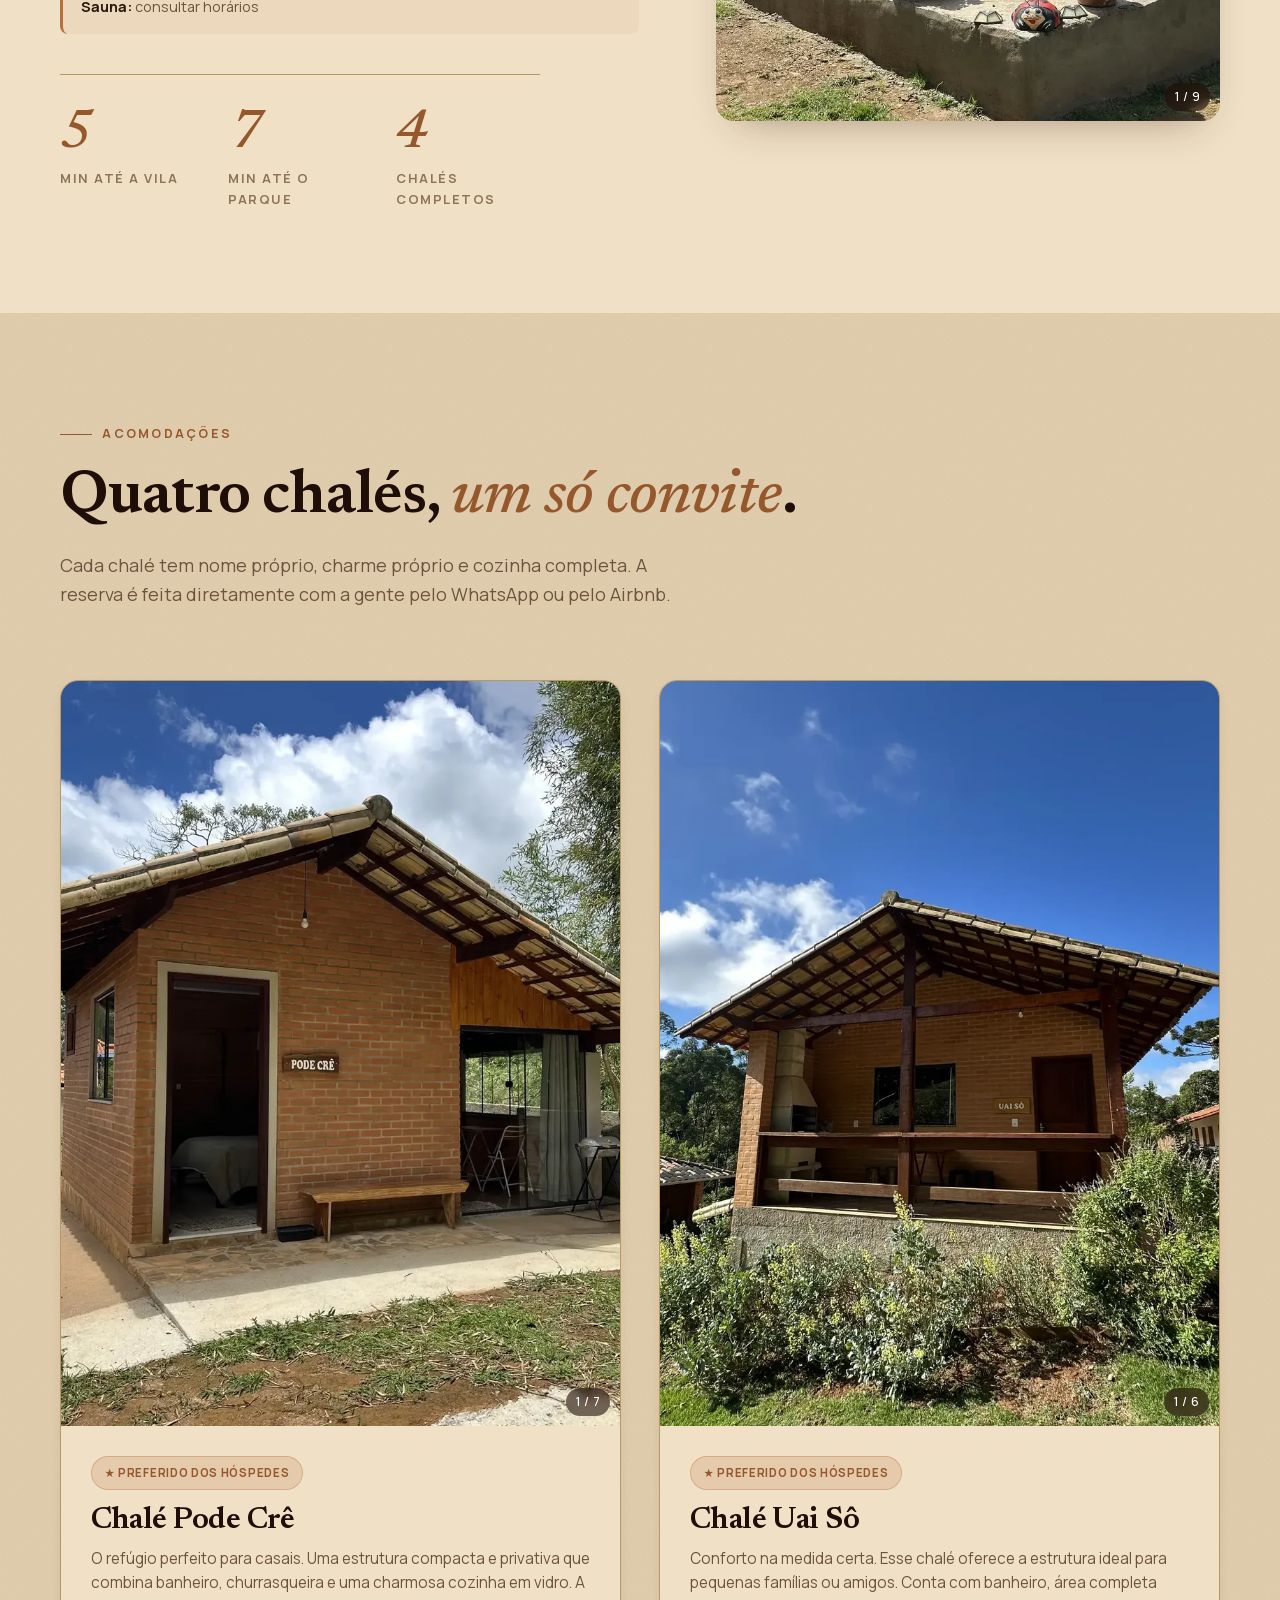
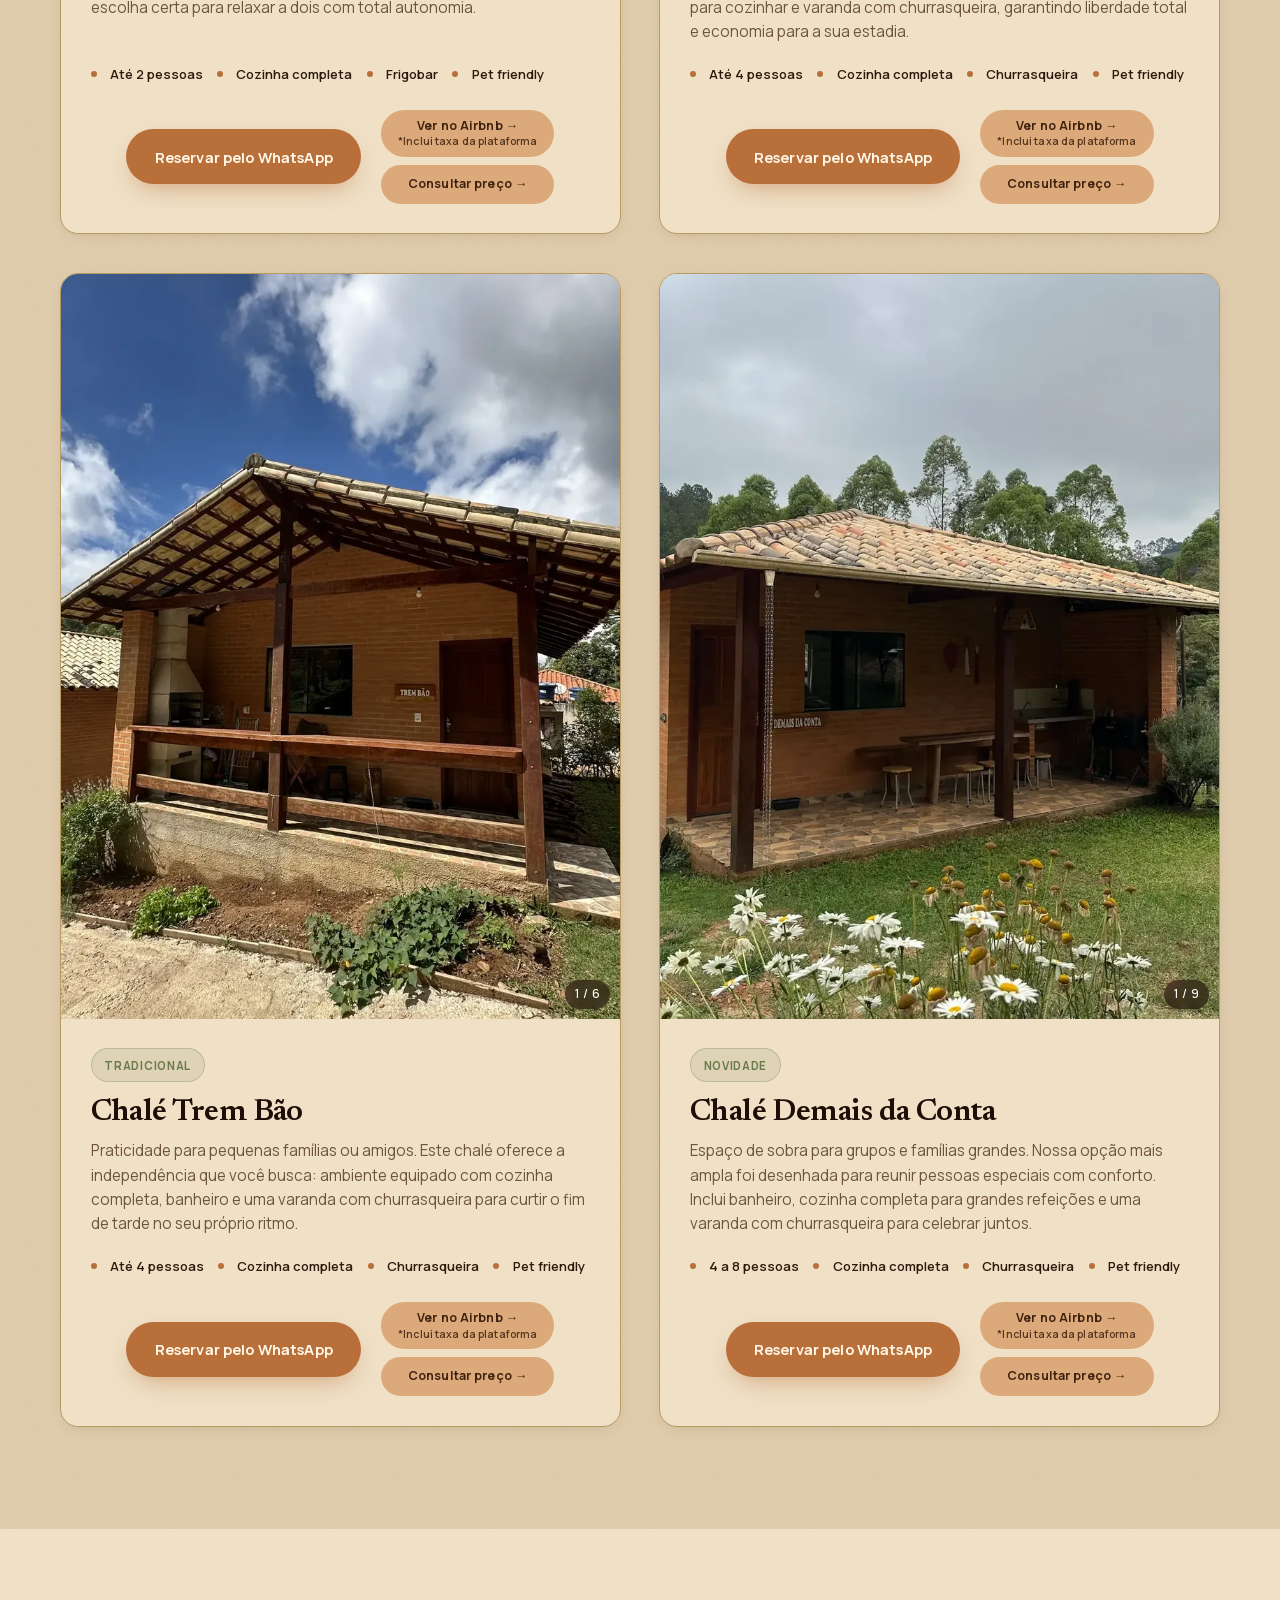
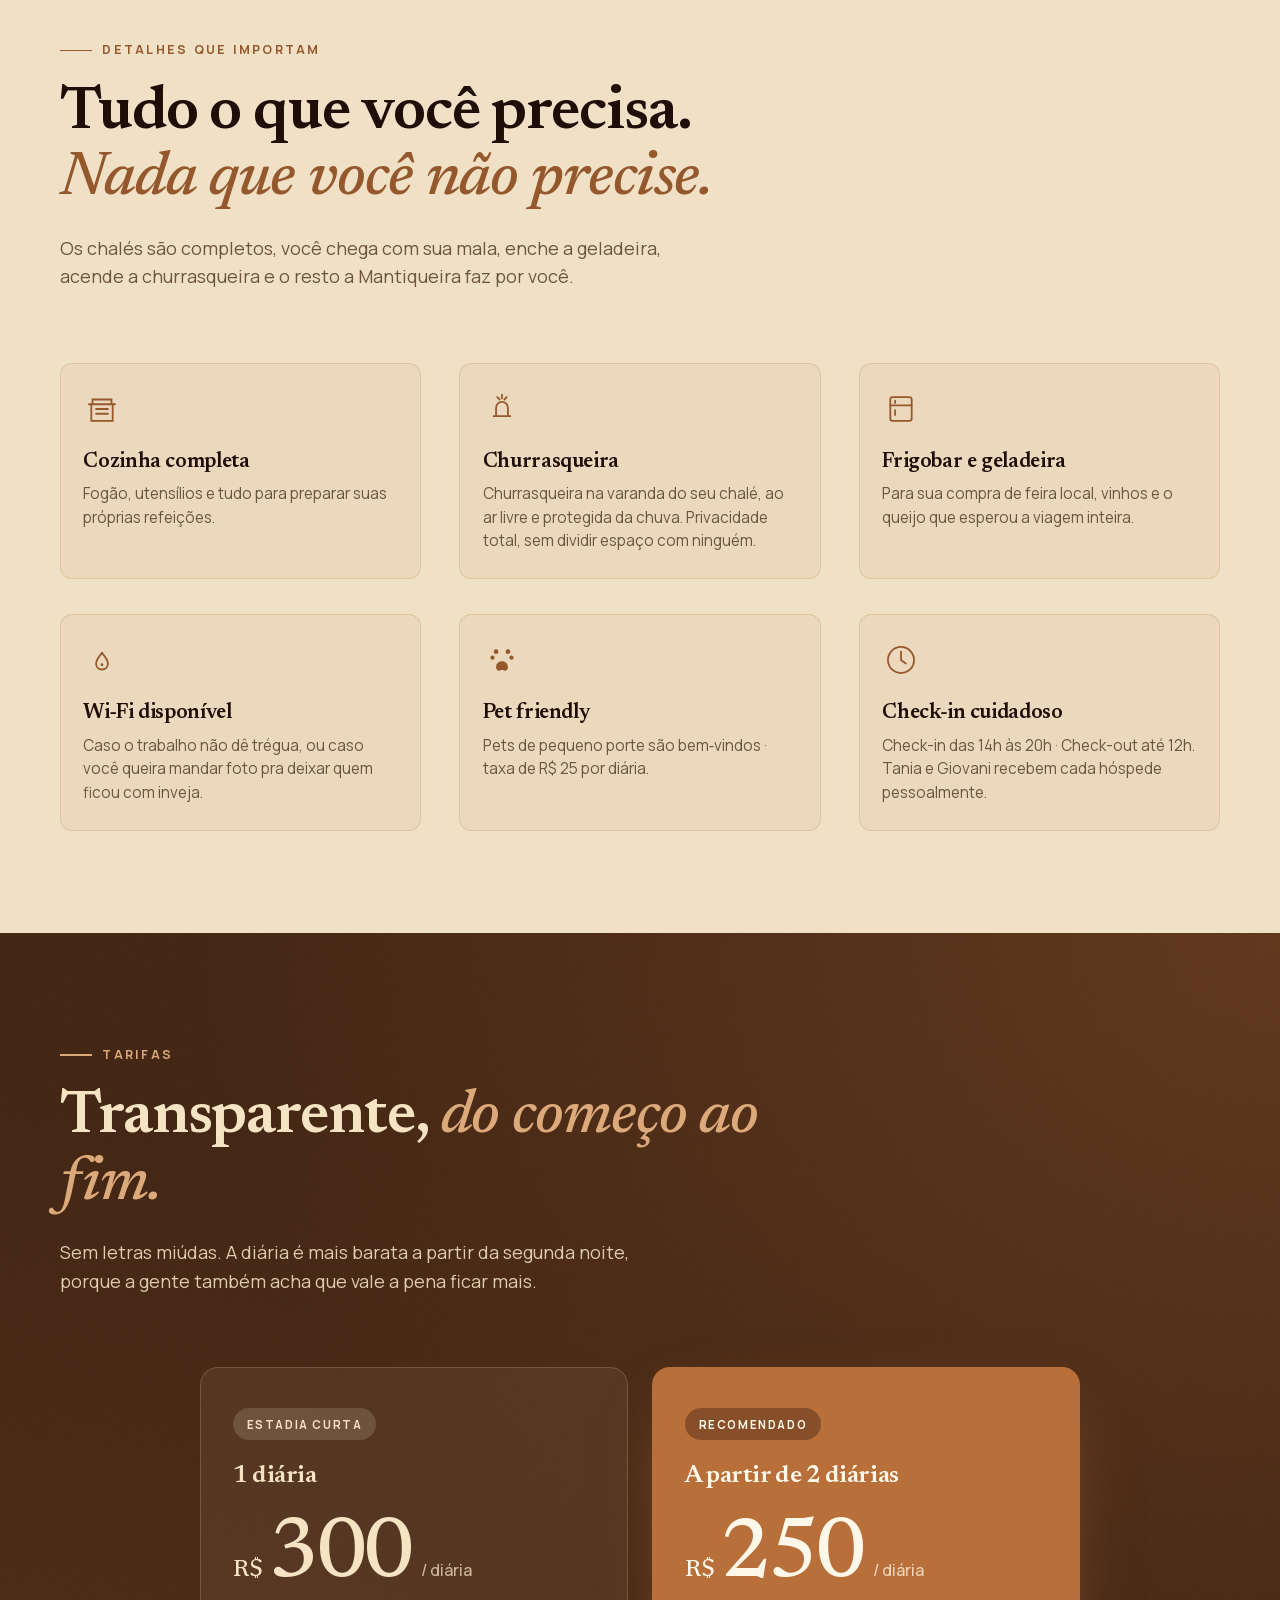
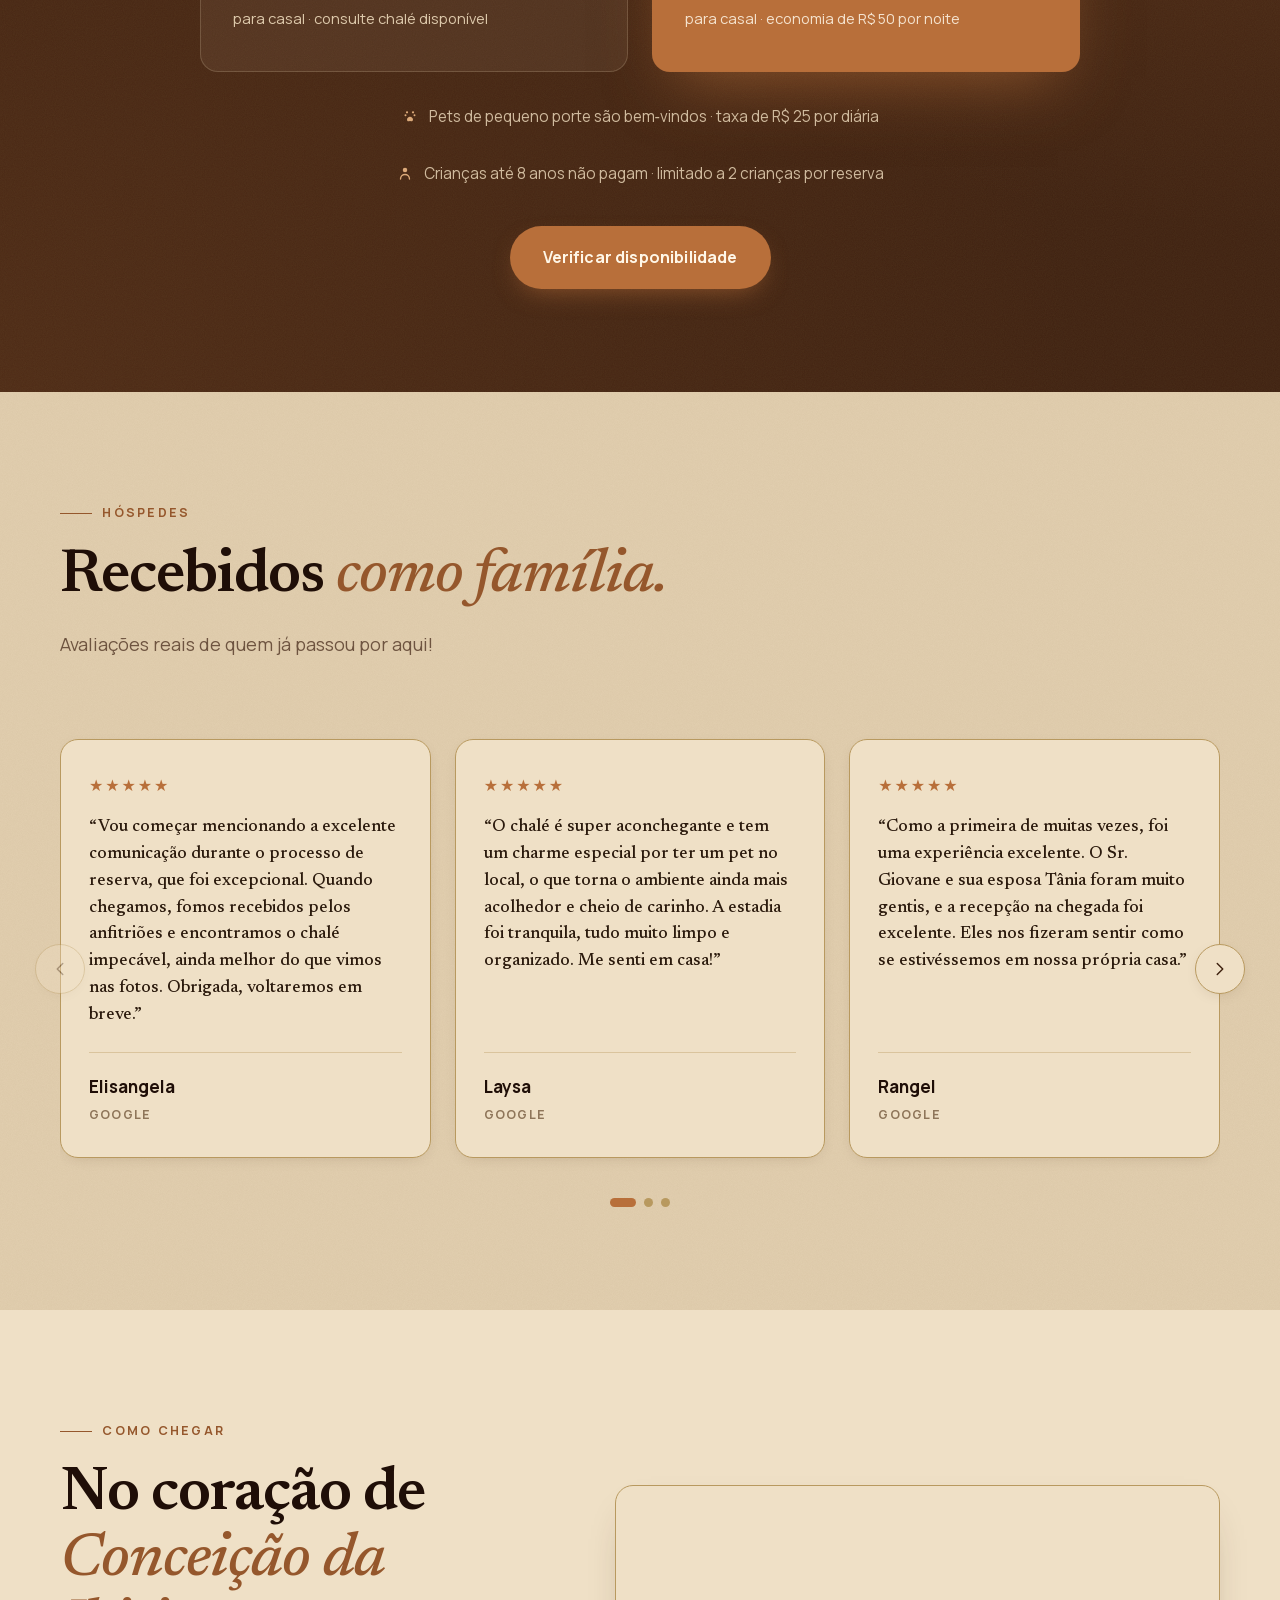
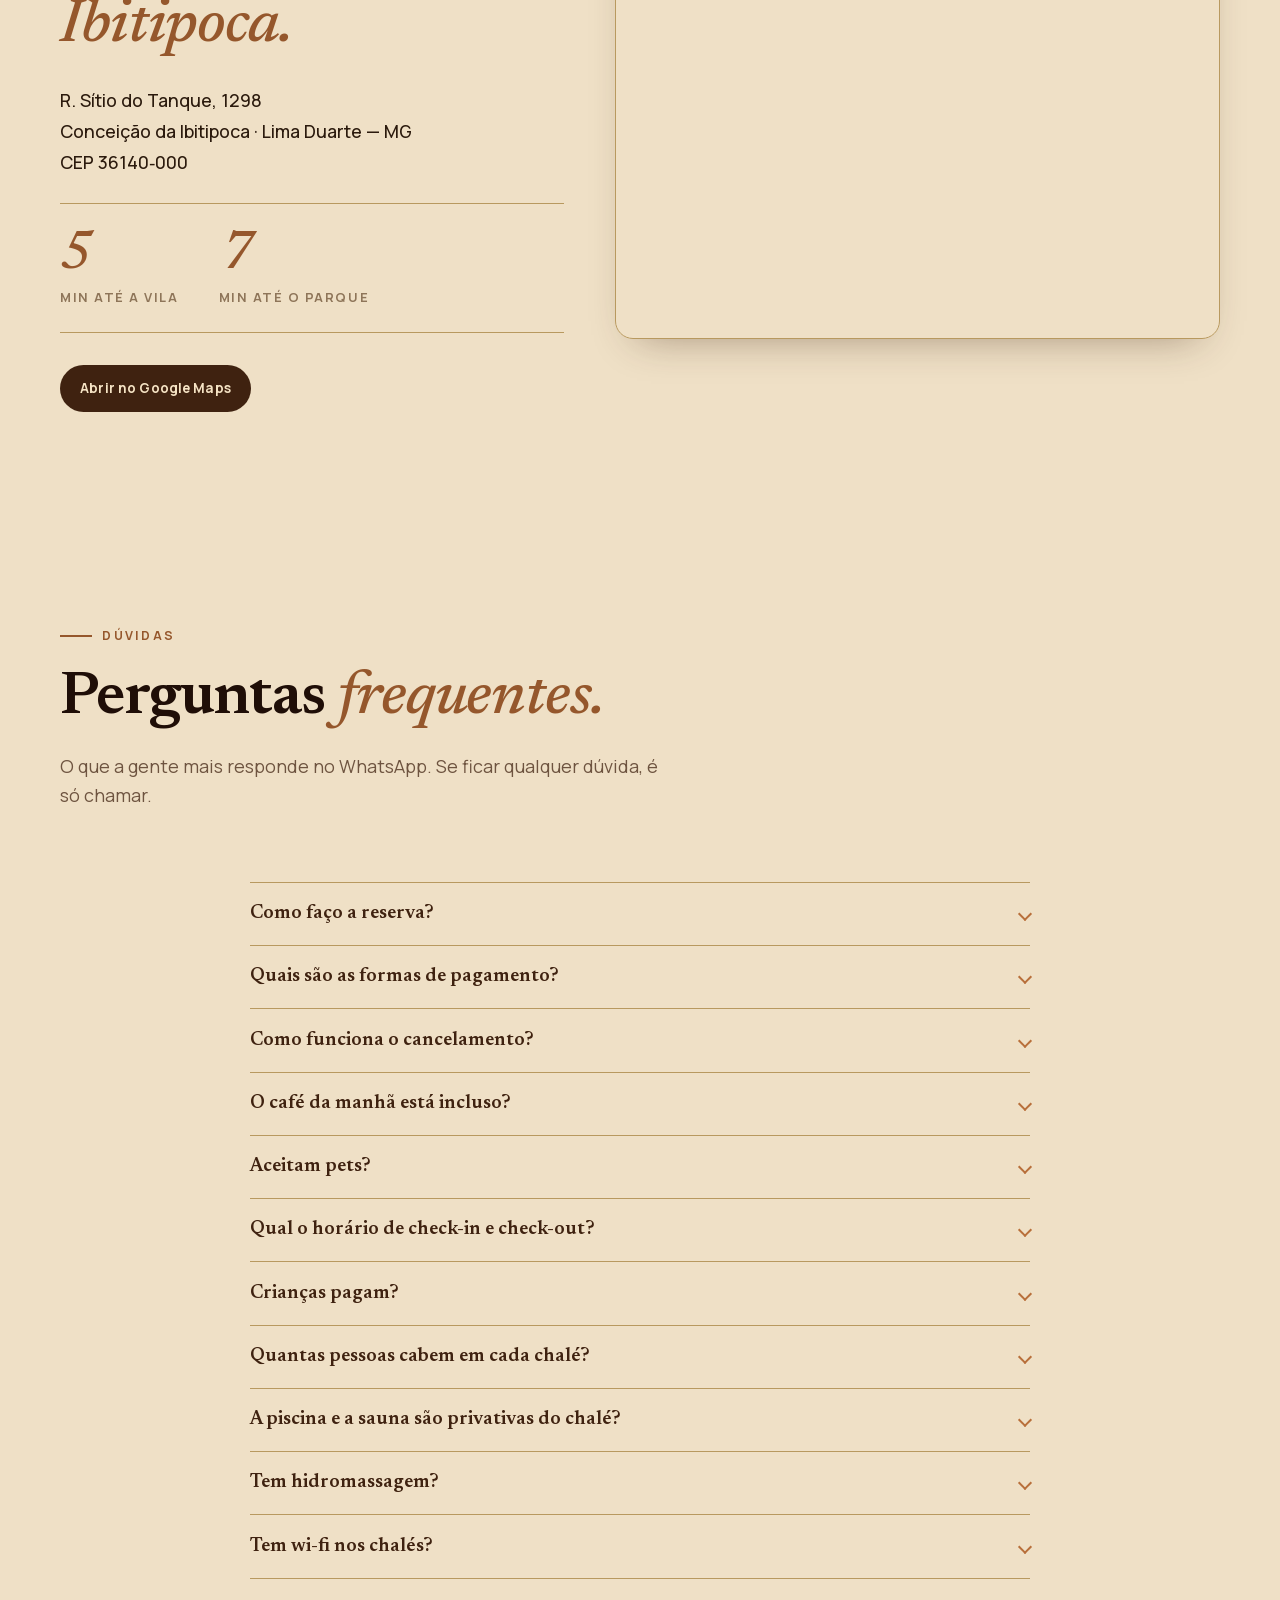
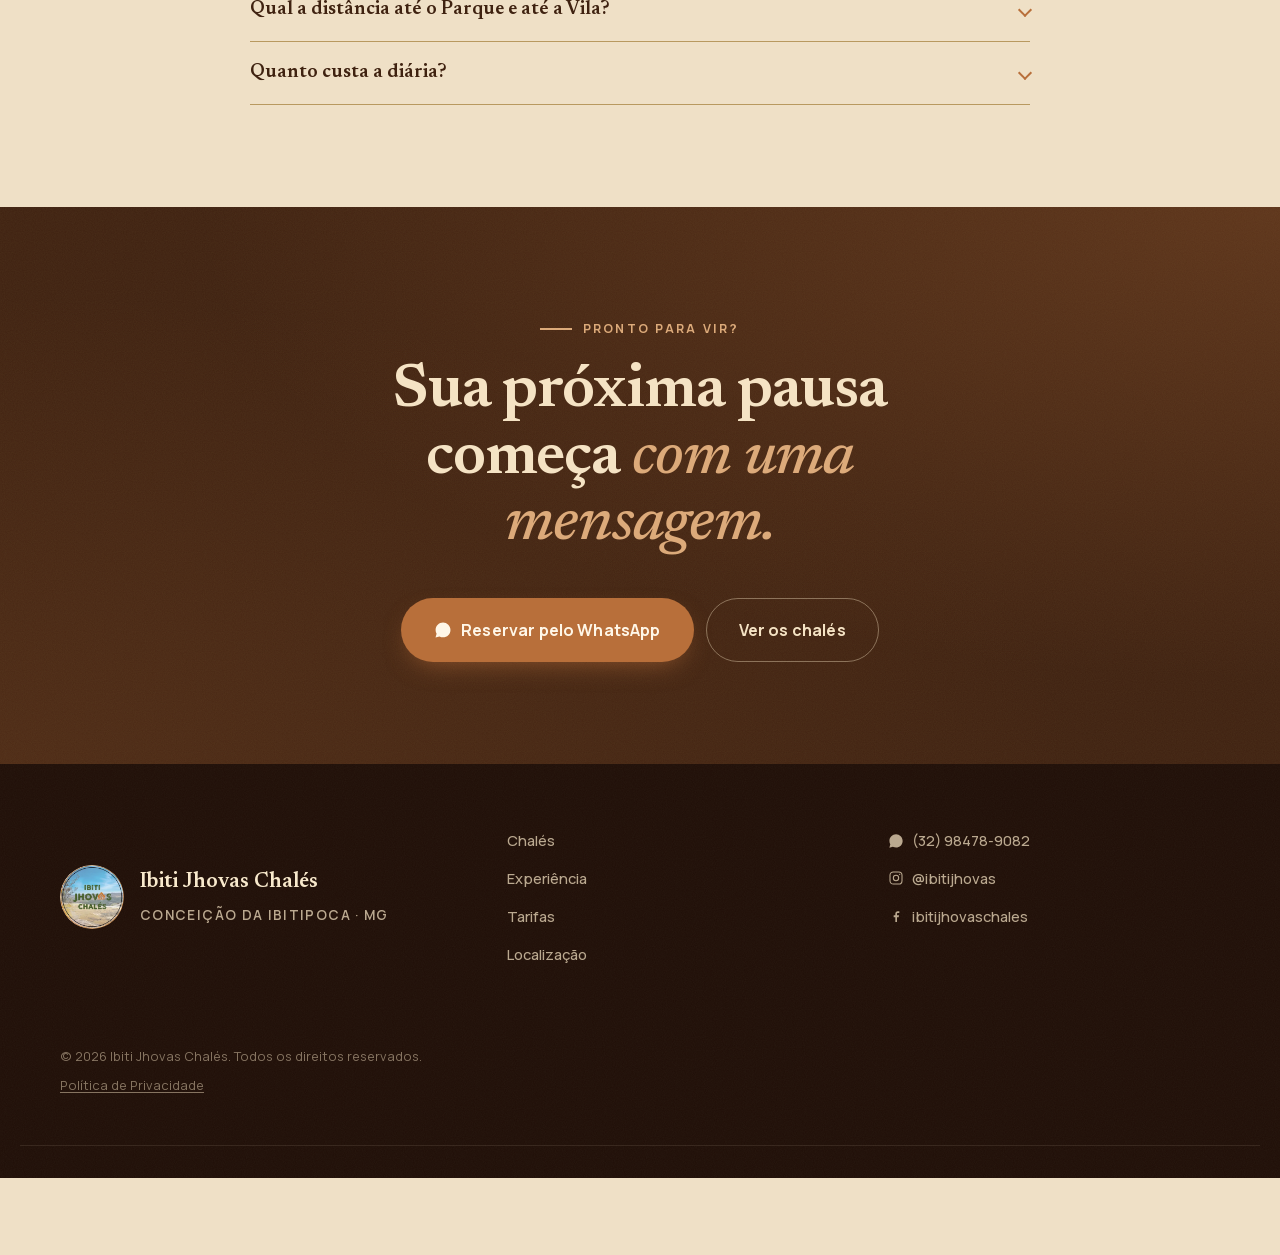
==== commit 46c9d17b: "feat: correspondência avançada, captura de UTM e ViewContent por chalé Rastreamento (script.js): - C" ====
--- a/index.html
+++ b/index.html
@@ -1015,6 +1015,7 @@
 
       <div class="footer__legal">
         <p>© <span data-year>2026</span> Ibiti Jhovas Chalés. Todos os direitos reservados.</p>
+        <p><a href="./privacidade.html">Política de Privacidade</a></p>
       </div>
     </div>
   </footer>
@@ -1066,12 +1067,15 @@
 
         <label class="prereserva__label">
           Chalé
+          <!-- data-min e data-max definem quantos hóspedes cada chalé aceita.
+               O JS usa isso para limitar o campo de baixo. O value não muda,
+               para não quebrar a planilha nem a mensagem do WhatsApp. -->
           <select name="chale" id="prereserva-chale" required>
-            <option value="Ainda não escolhi">Ainda não escolhi</option>
-            <option value="Chalé Pode-Cré">Chalé Pode-Cré</option>
-            <option value="Chalé Uai-Só">Chalé Uai-Só</option>
-            <option value="Chalé Trem-Bão">Chalé Trem-Bão</option>
-            <option value="Chalé Demais da Conta">Chalé Demais da Conta</option>
+            <option value="Ainda não escolhi" data-min="1" data-max="8">Ainda não escolhi</option>
+            <option value="Chalé Pode-Cré" data-min="1" data-max="2">Chalé Pode-Cré (até 2 pessoas)</option>
+            <option value="Chalé Uai-Só" data-min="1" data-max="4">Chalé Uai-Só (até 4 pessoas)</option>
+            <option value="Chalé Trem-Bão" data-min="1" data-max="4">Chalé Trem-Bão (até 4 pessoas)</option>
+            <option value="Chalé Demais da Conta" data-min="4" data-max="8">Chalé Demais da Conta (4 a 8 pessoas)</option>
           </select>
         </label>
 
@@ -1088,15 +1092,19 @@
 
         <label class="prereserva__label">
           Hóspedes
-          <select name="hospedes" required>
+          <select name="hospedes" id="prereserva-hospedes" required>
             <option value="1">1</option>
             <option value="2" selected>2</option>
             <option value="3">3</option>
             <option value="4">4</option>
             <option value="5">5</option>
-            <option value="6 ou mais">6 ou mais</option>
+            <option value="6">6</option>
+            <option value="7">7</option>
+            <option value="8">8</option>
           </select>
         </label>
+
+        <p class="prereserva__nota" id="prereserva-capacidade" hidden></p>
 
         <p class="prereserva__nota">🕐 Check-in das 14h às 20h · Check-out até 12h</p>
 
--- a/styles.css
+++ b/styles.css
@@ -1534,6 +1534,8 @@
   z-index: 1;
 }
 .footer__legal p { margin: 0; opacity: 0.65; }
+.footer__legal a { text-decoration: underline; text-underline-offset: 2px; }
+.footer__legal a:hover { color: var(--terracotta-soft); }
 
 
 /* ===================== Floating WhatsApp ===================== */
